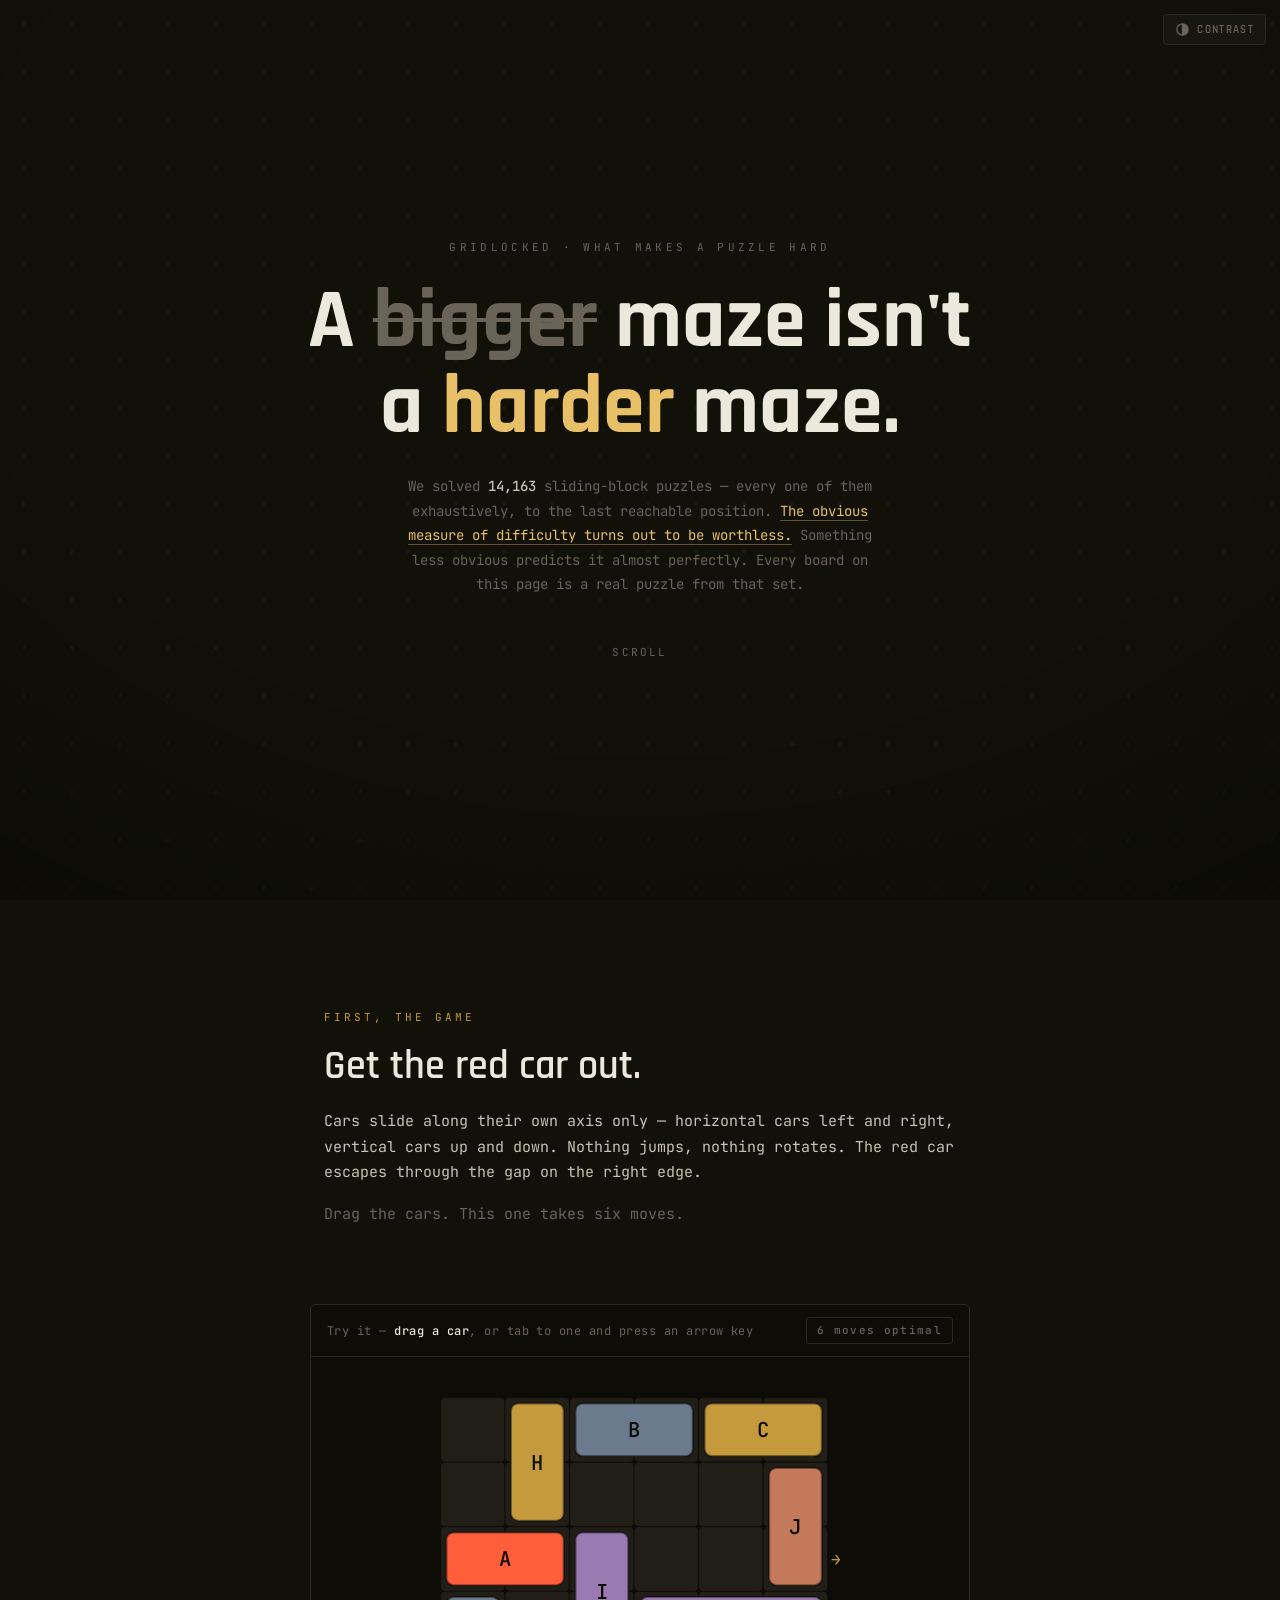
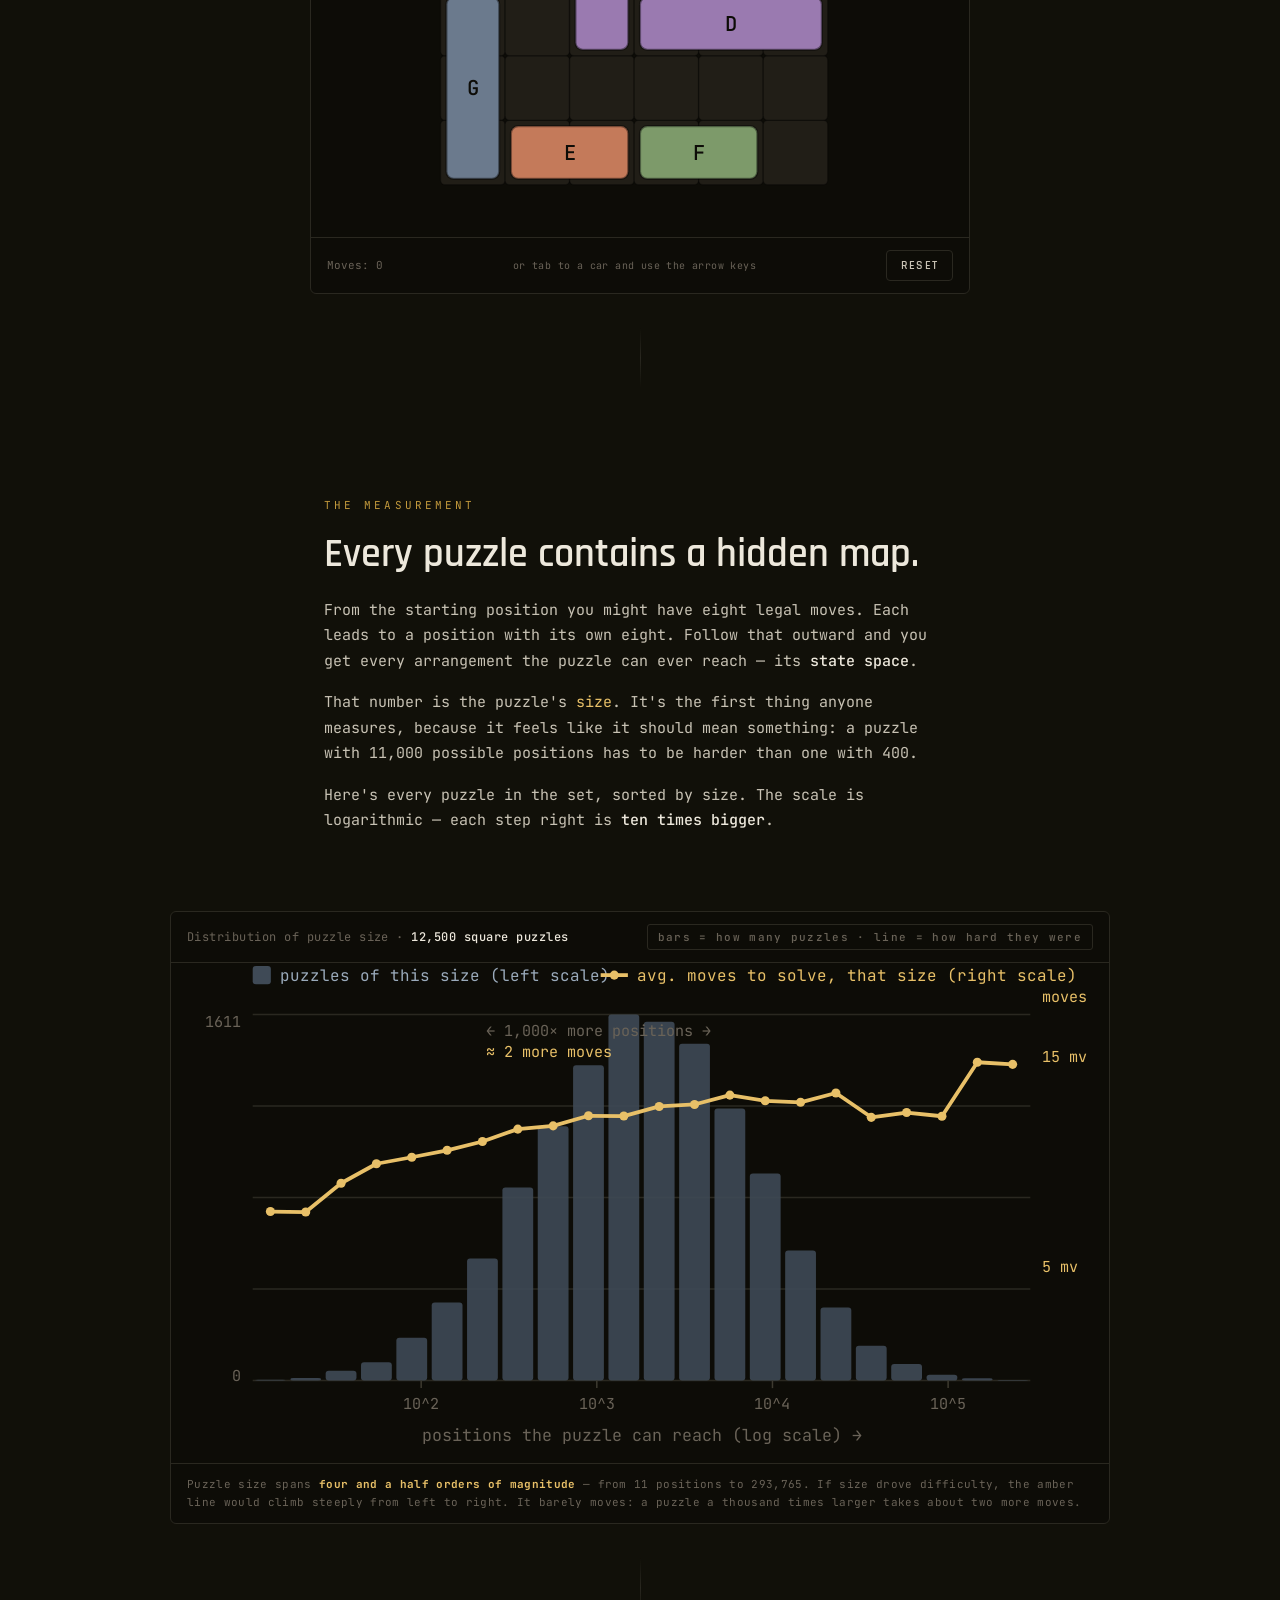
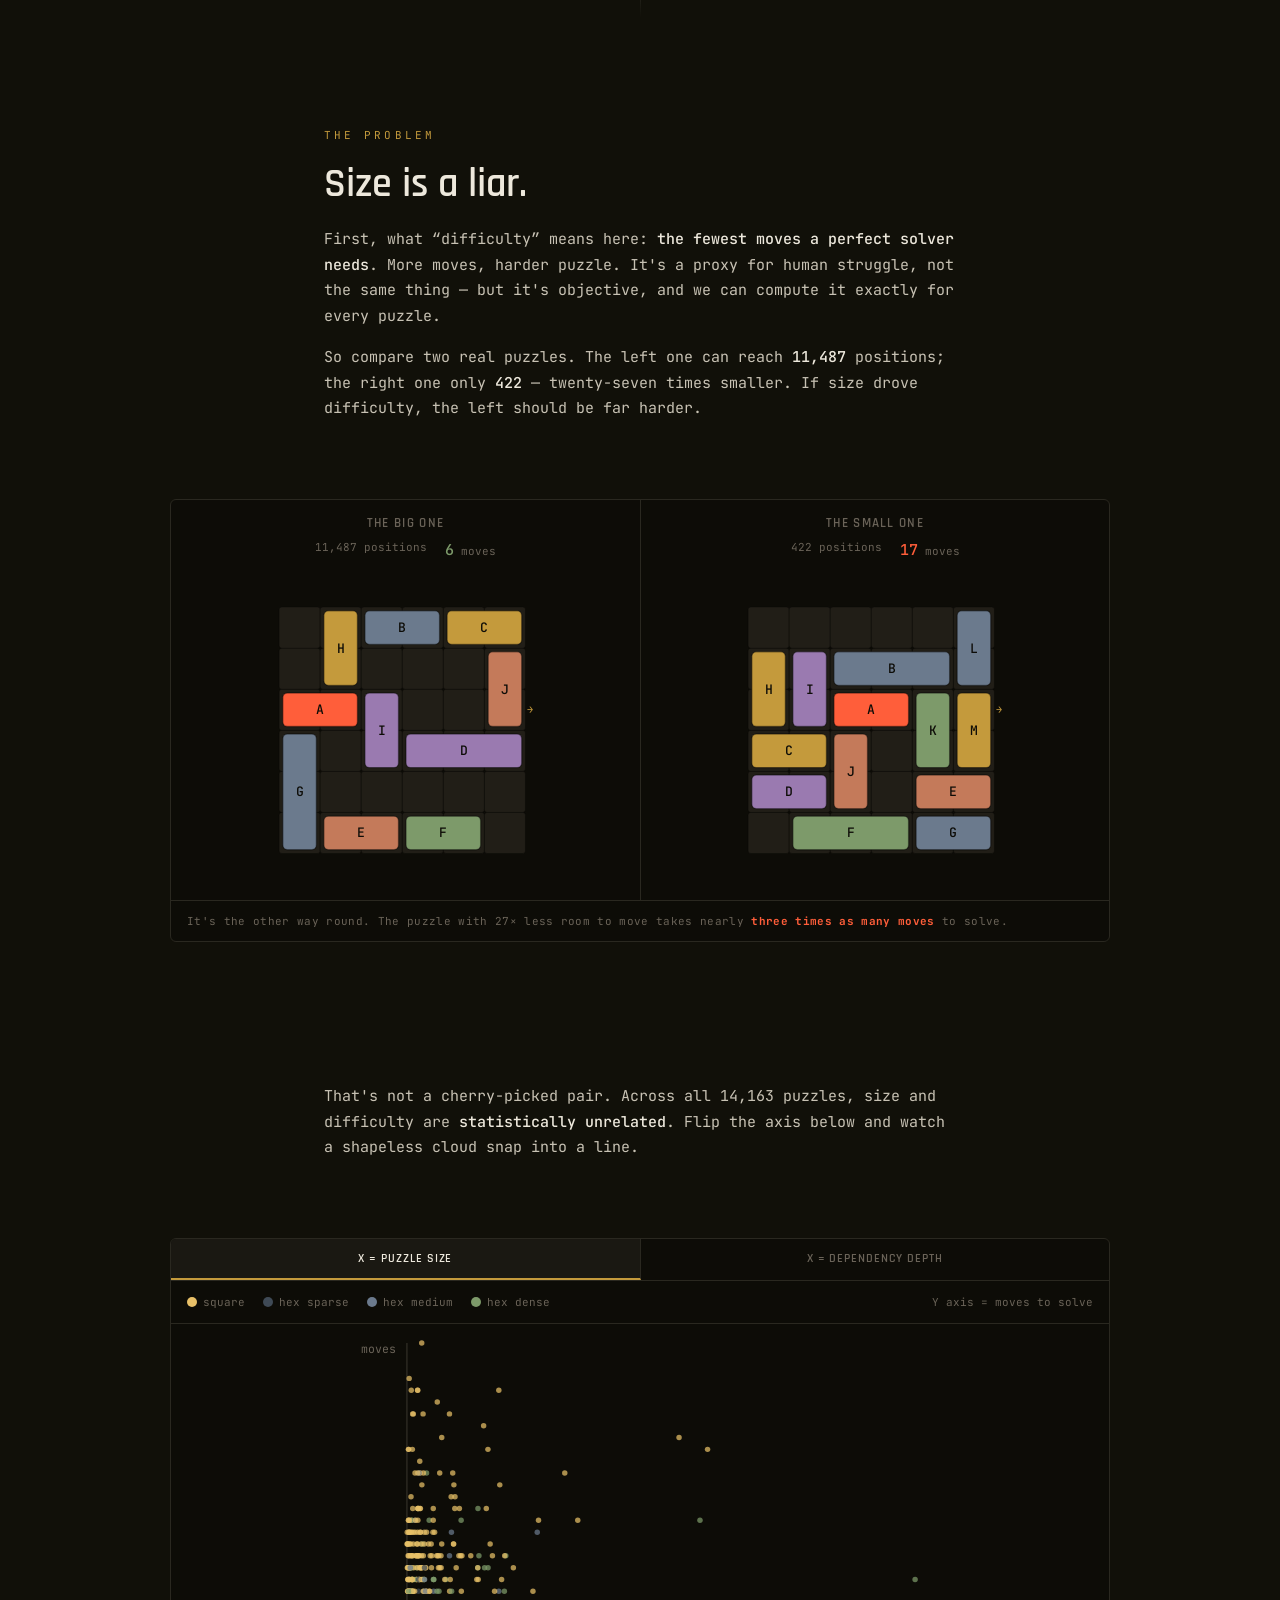
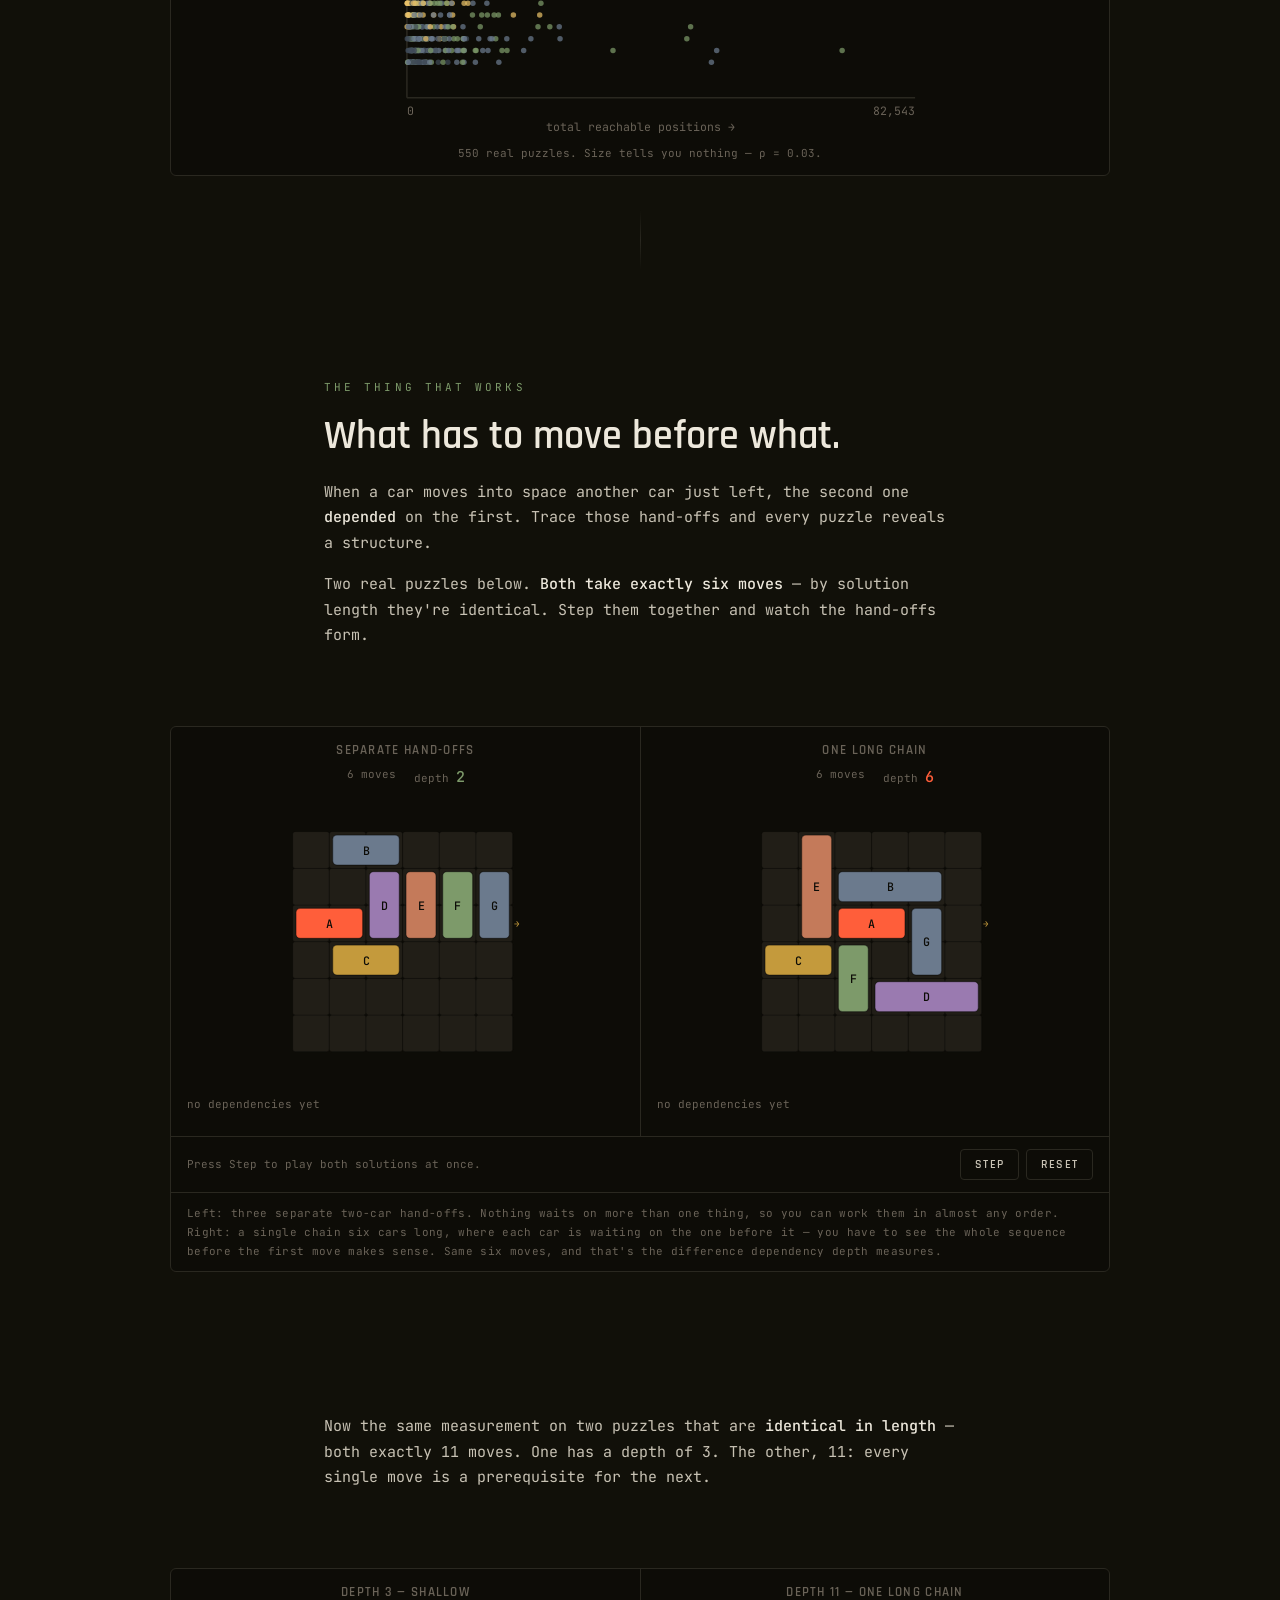
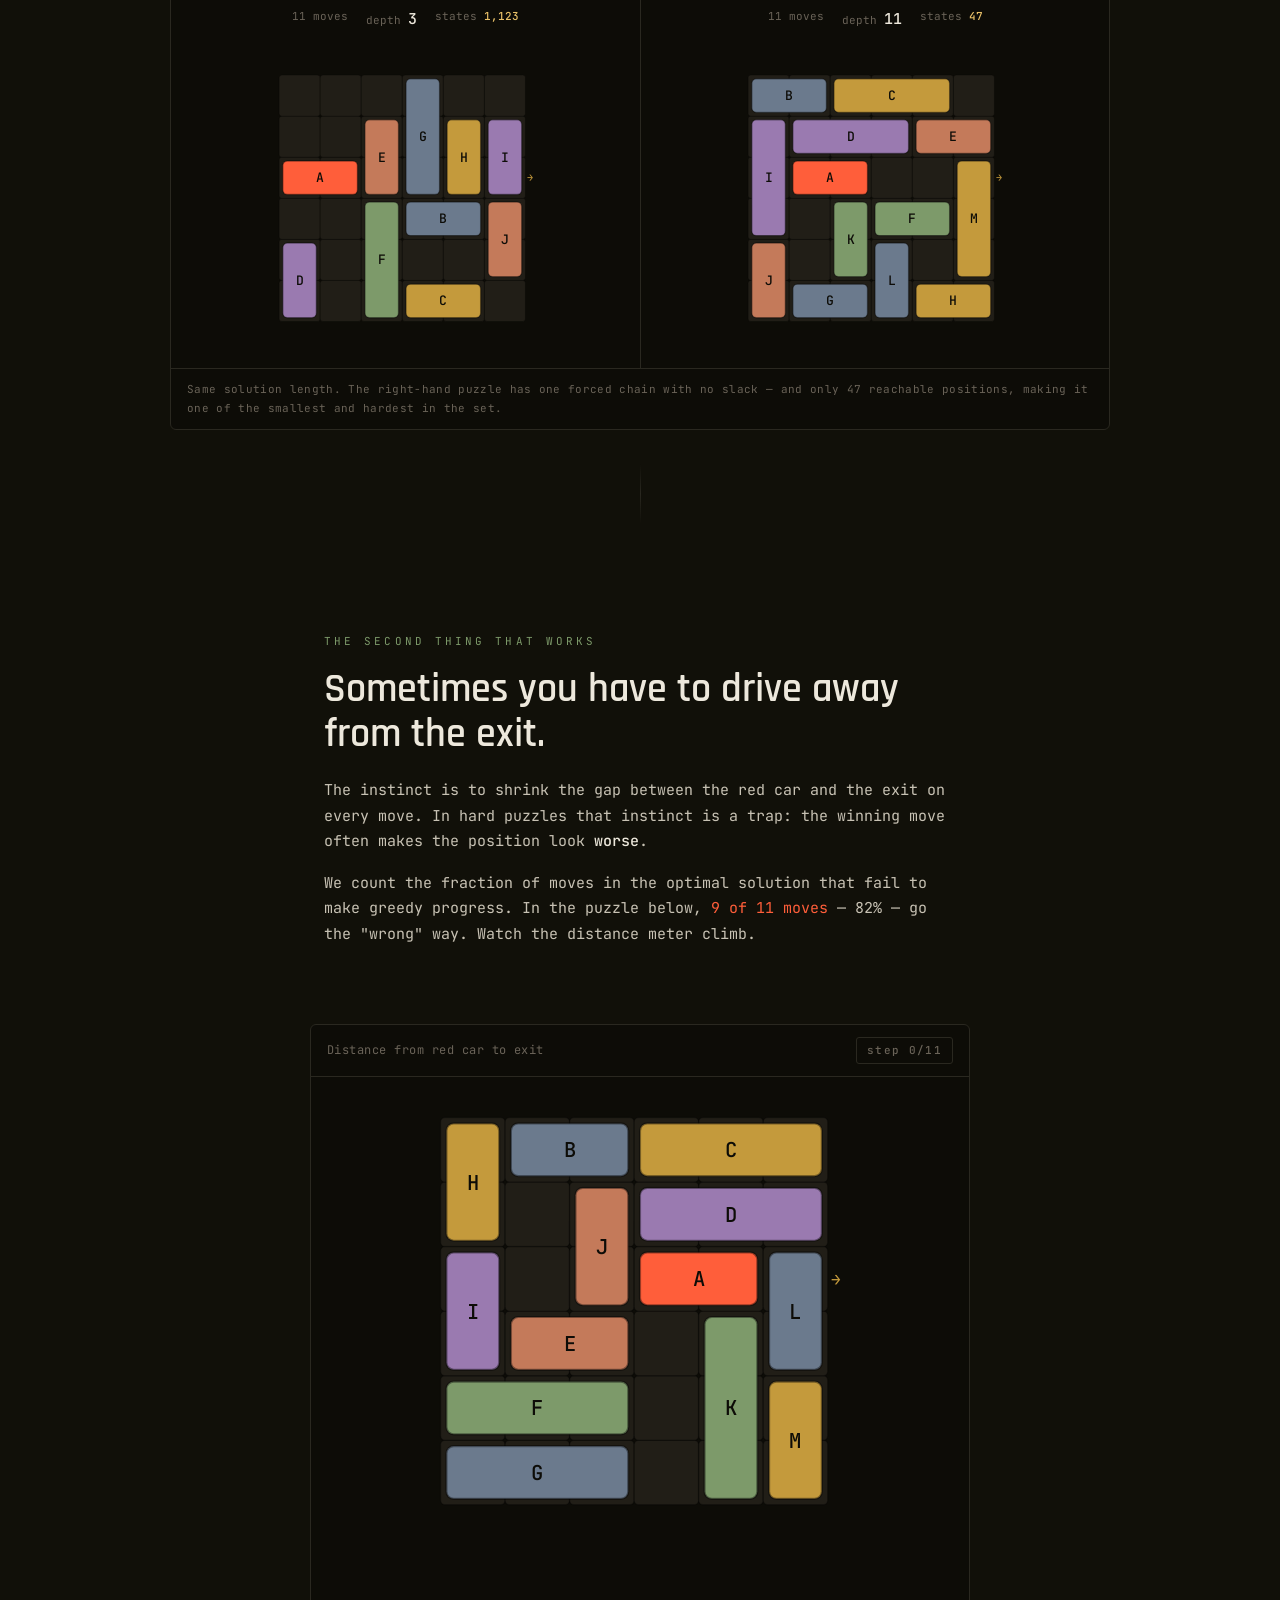
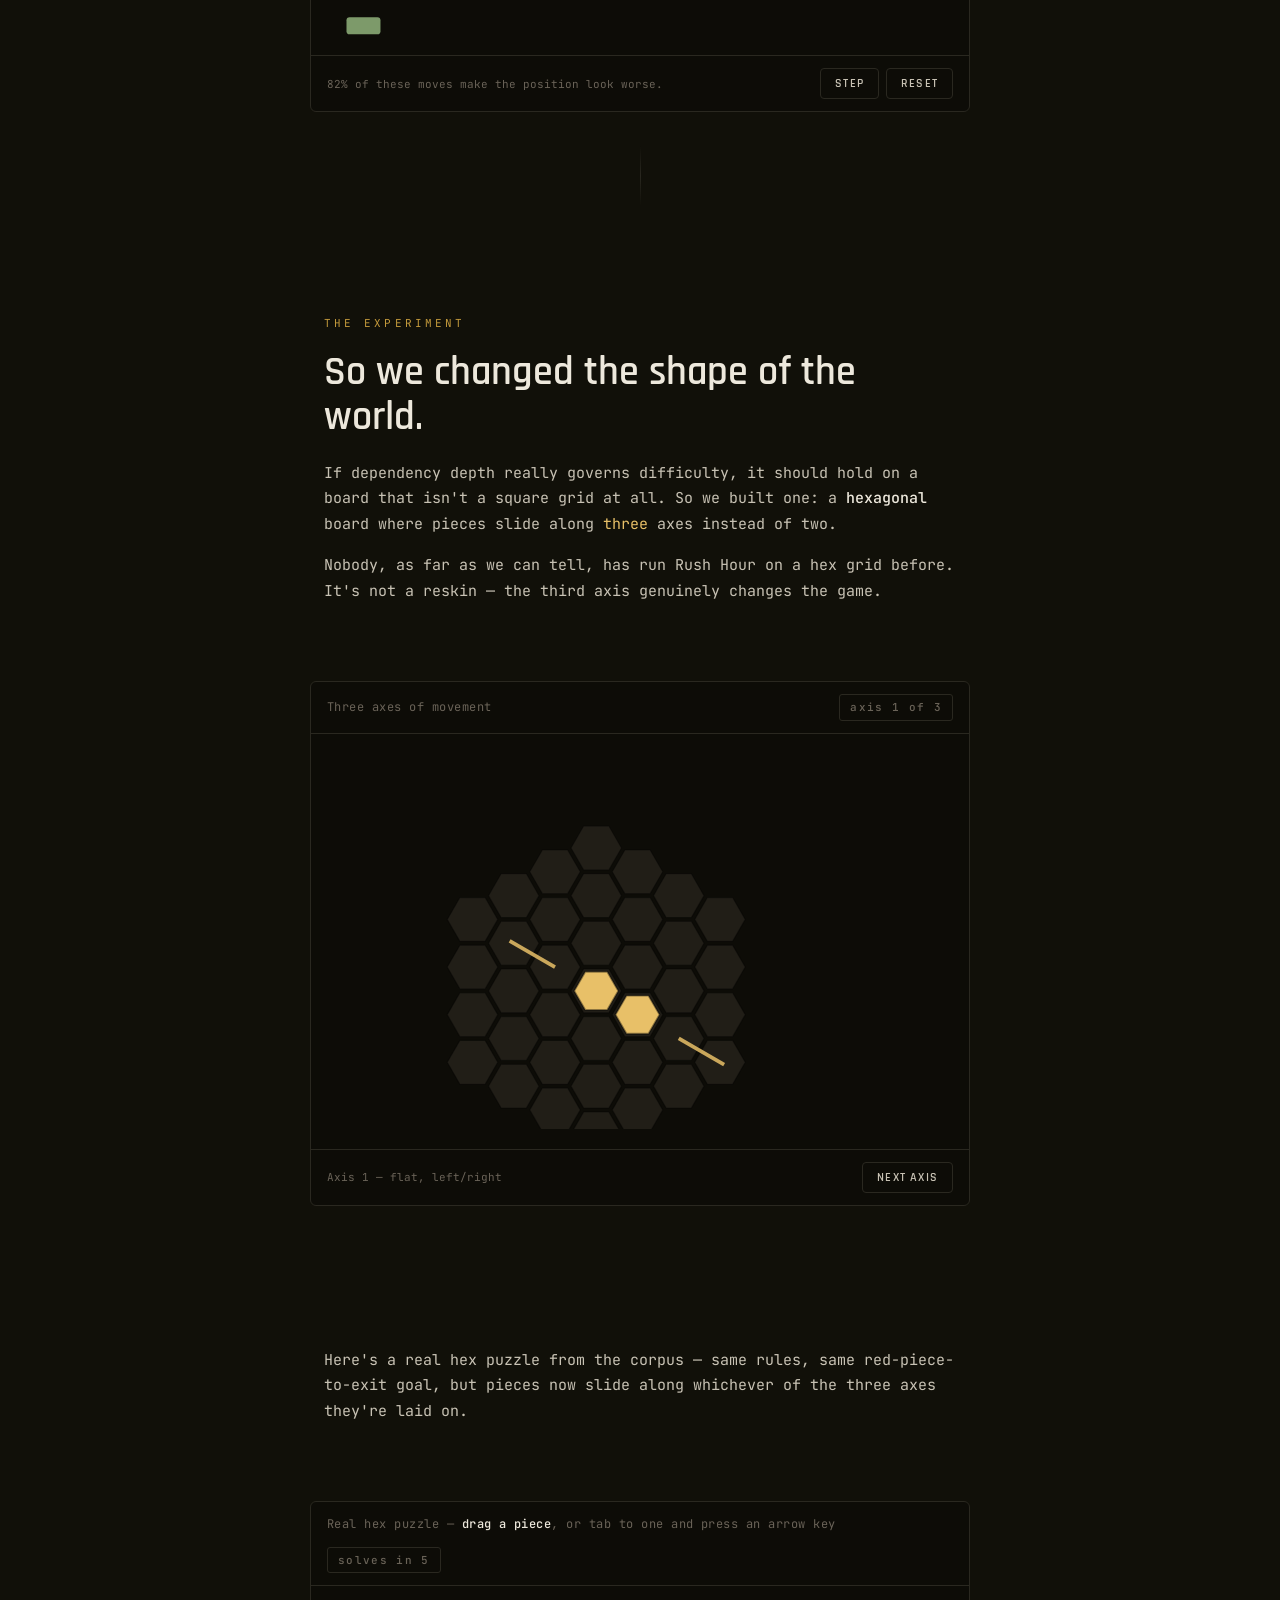
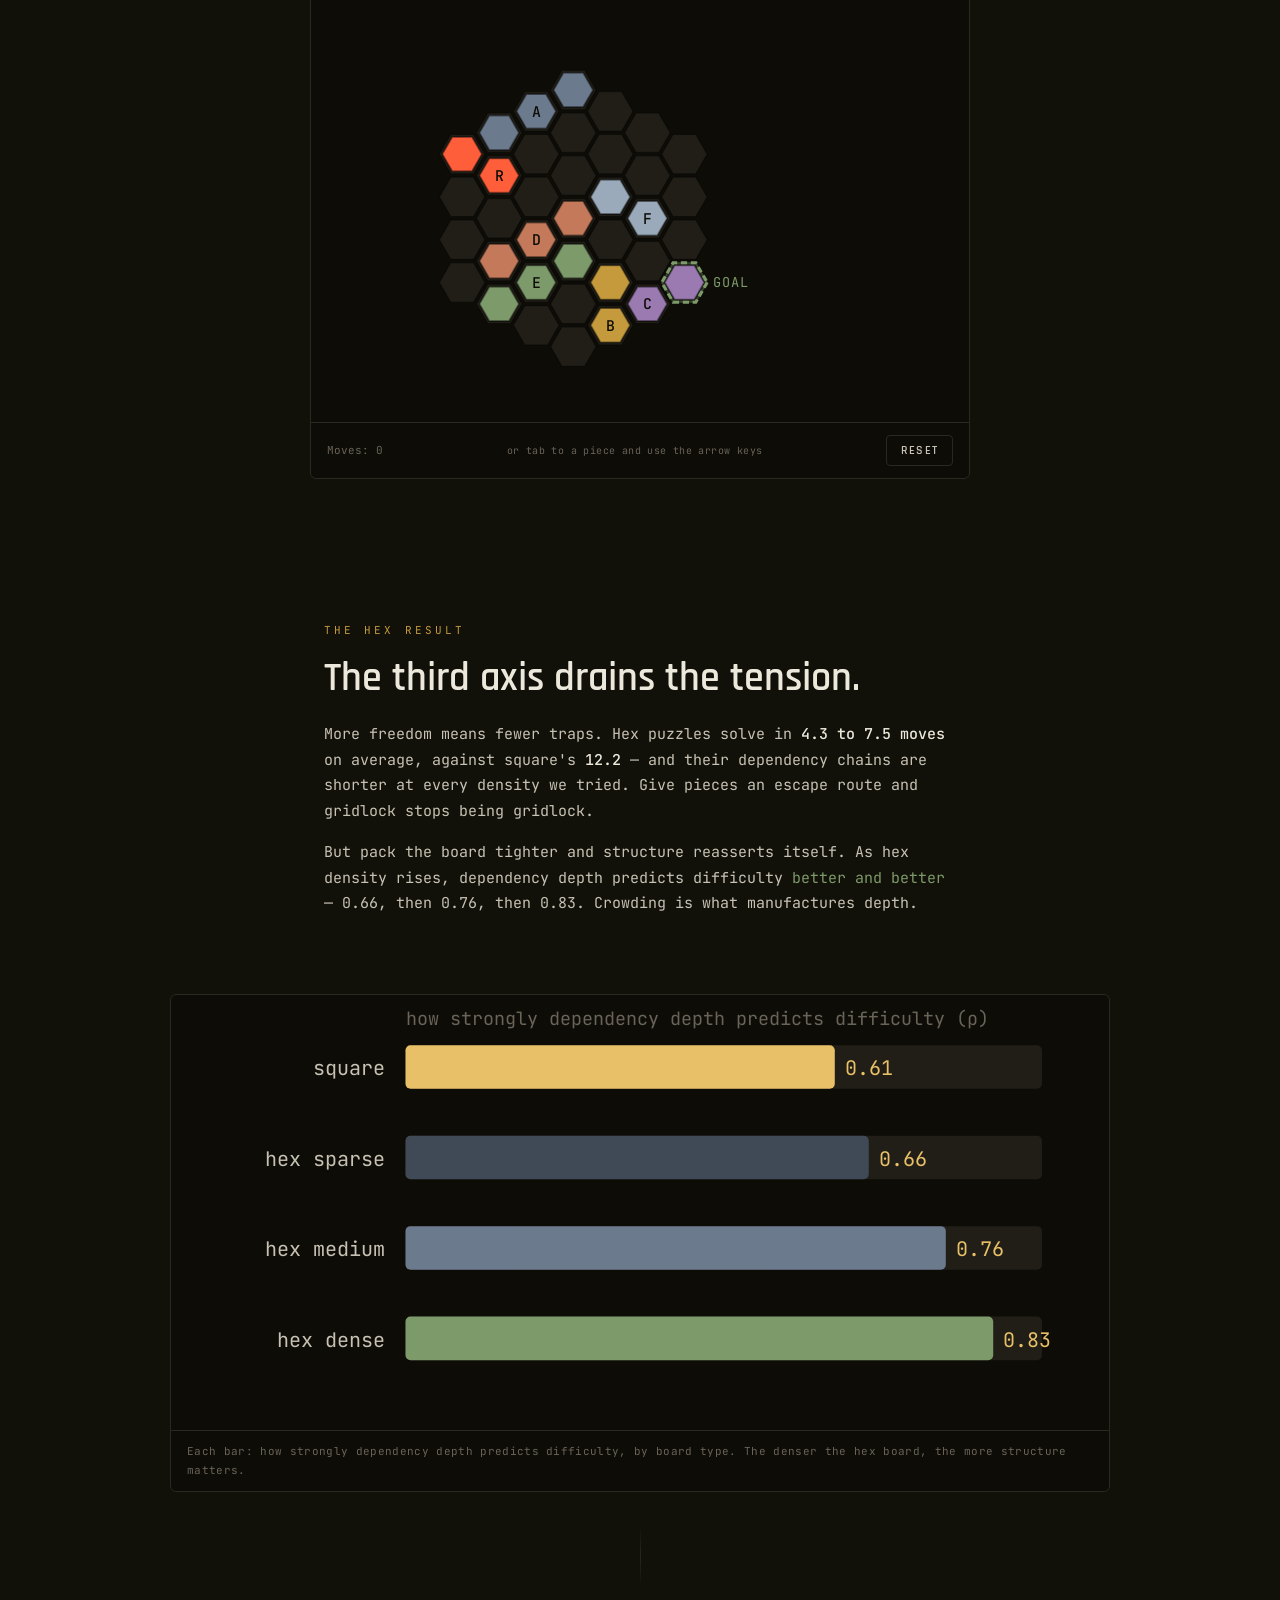
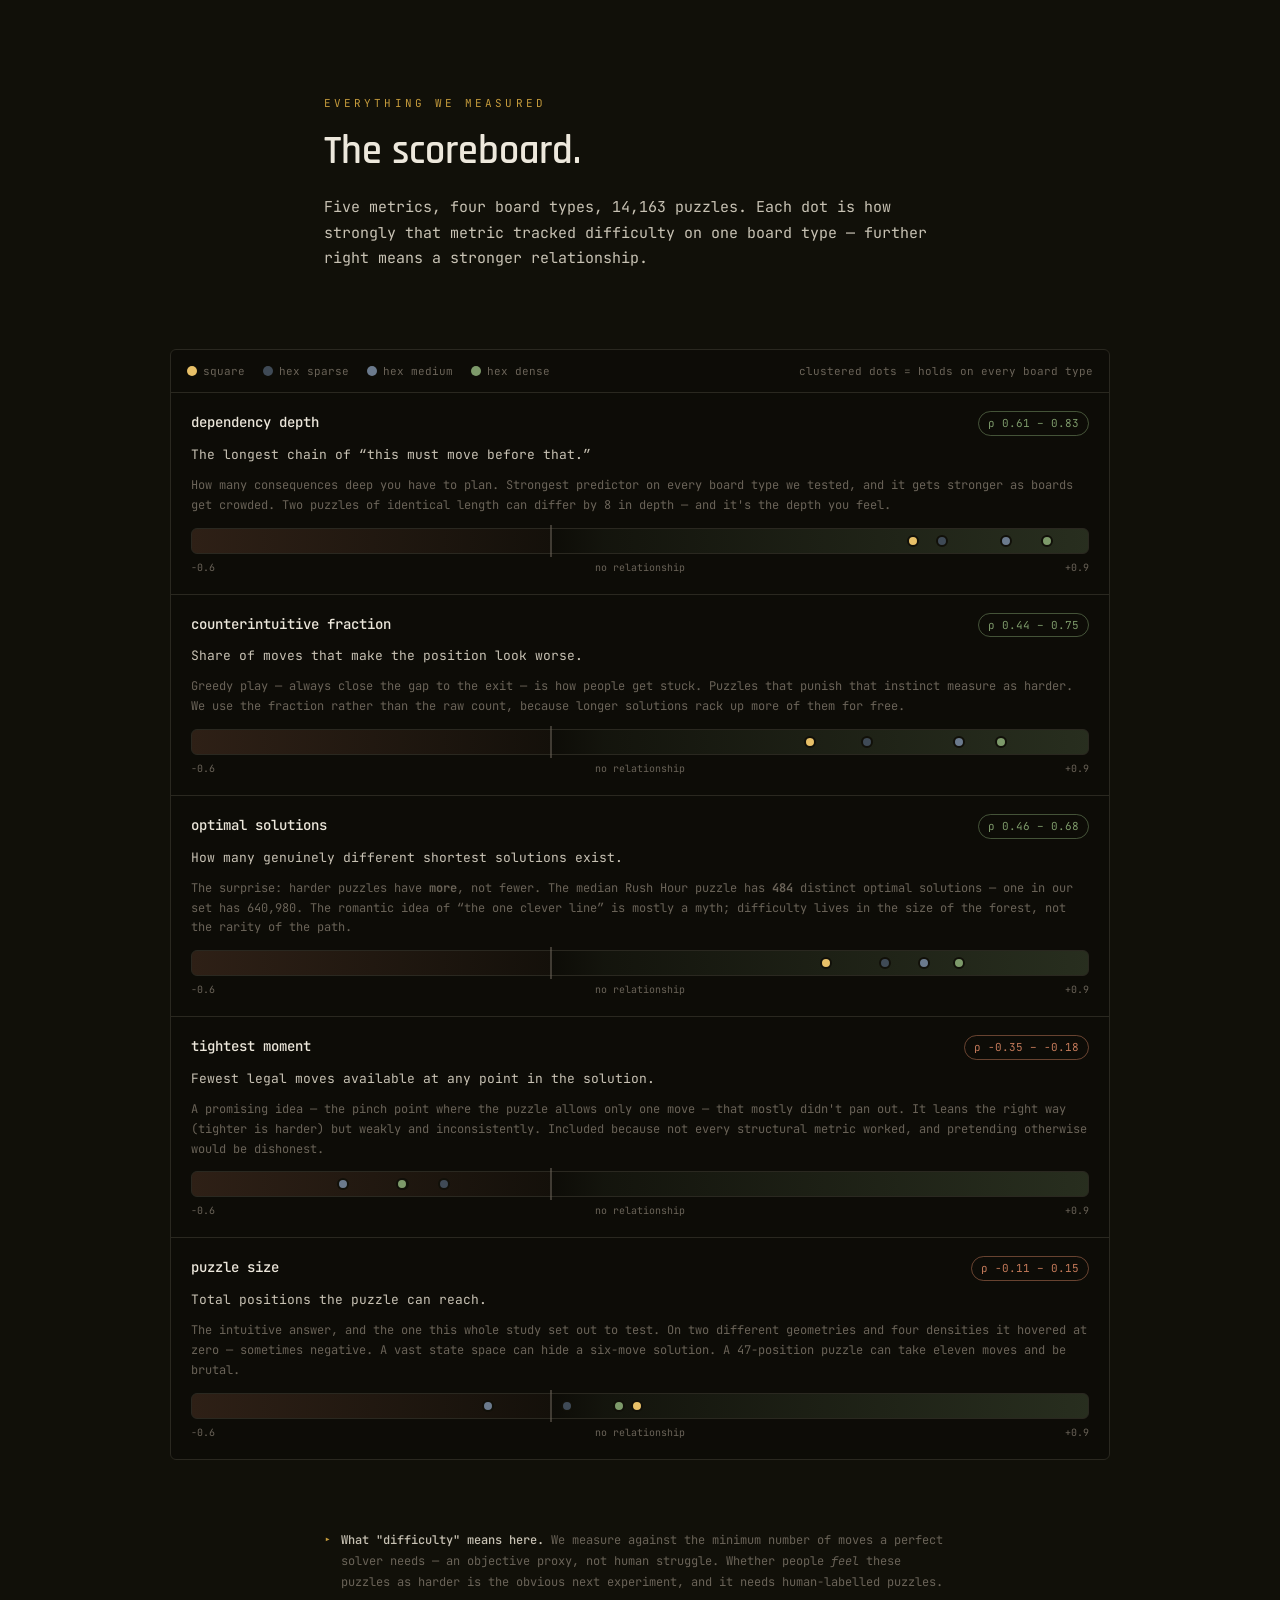
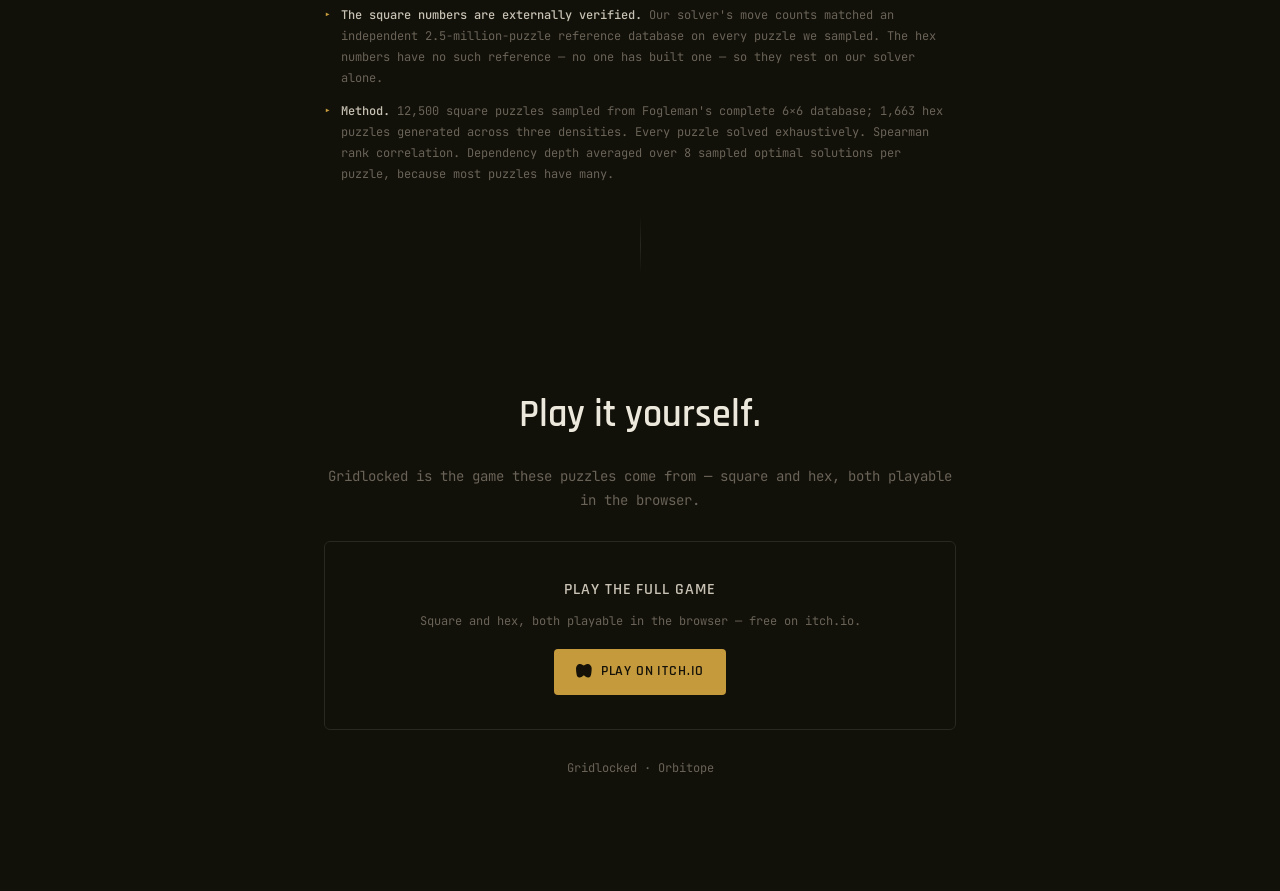
==== docs/index.html @ 12fda220 "Make the Gridlocked puzzles playable from the keyboard Both boards were drag-only. The article is bu" ====
<!DOCTYPE html>
<html lang="en">
<head>
<meta charset="utf-8">
<meta name="viewport" content="width=device-width, initial-scale=1">

<!-- Google tag (gtag.js) -->
<script async src="https://www.googletagmanager.com/gtag/js?id=G-KG3409EZDQ"></script>
<script>
  window.dataLayer = window.dataLayer || [];
  function gtag() { dataLayer.push(arguments); }
  gtag('js', new Date());
  gtag('config', 'G-KG3409EZDQ');
</script>

<title>Gridlocked — A Bigger Maze Isn't a Harder Maze</title>
<meta name="description" content="14,000 solved sliding-block puzzles. The size of a puzzle predicts almost nothing about its difficulty. What the pieces demand of each other predicts nearly everything — and a three-axis hex board tests whether that's universal.">
<meta property="og:title" content="Gridlocked — A Bigger Maze Isn't a Harder Maze">
<meta property="og:description" content="An interactive study of what actually makes a sliding-block puzzle hard.">
<meta property="og:type" content="article">
<meta property="og:url" content="https://orbitope.com/gridlocked/">
<meta property="og:image" content="https://orbitope.com/gridlocked/og.png">
<meta property="og:image:width" content="1200">
<meta property="og:image:height" content="630">
<meta name="twitter:card" content="summary_large_image">
<link rel="canonical" href="https://orbitope.com/gridlocked/">
<script type="application/ld+json">
{"@context": "https://schema.org", "@type": "Article", "headline": "Gridlocked — A Bigger Maze Isn't a Harder Maze", "description": "An interactive study of what actually makes a sliding-block puzzle hard.", "image": "https://orbitope.com/gridlocked/og.png", "url": "https://orbitope.com/gridlocked/", "datePublished": "2026-07-01", "author": {"@type": "Person", "name": "Matthew Burke"}, "publisher": {"@type": "Organization", "name": "Orbitope"}}
</script>
<link rel="preconnect" href="https://fonts.googleapis.com">
<link rel="preconnect" href="https://fonts.gstatic.com" crossorigin>
<link href="https://fonts.googleapis.com/css2?family=Rajdhani:wght@500;600;700&family=JetBrains+Mono:wght@400;500&display=swap" rel="stylesheet">
<style>
  *,*::before,*::after{box-sizing:border-box;margin:0;padding:0}
  :root{
    --void:#111009; --surface:#1a1812; --raised:#211e17; --border:#2a2820;
    --amber:#C49A3C; --amber-bright:#E8C068;
    --steel:#6B7A8D; --steel-bright:#9AAABB;
    --mauve:#9A7AB0; --sage:#7D9A6A; --terra:#C47A5A; --coral:#FF5E3A;
    --text-bright:#EDE8DC; --text-primary:#C8C2B4; --text-muted:#6A6358;
    --fig-bg:#0d0c07; --slate:#3f4a56; --border-strong:#3d3a30; --exit-fill:#2a3320;
    --font-display:'Rajdhani',sans-serif; --font-mono:'JetBrains Mono',monospace;
    --stroke-floor:0px;      /* raised in accessibility mode; see [data-a11y] */
    --mark-opacity:initial;
  }

  /* ── Accessibility mode ────────────────────────────────────────────────
     Engaged by the header control, or automatically under
     `prefers-contrast: more`. Three things change, in order of how much
     they actually matter to a reader:

       1. the data-series tokens become a scale separated by LIGHTNESS as
          well as hue. The house scale separates by hue alone, so sage and
          terra land 20.4 apart under simulated deuteranopia — the same
          colour, for the ~5% of men who have it. This scale's worst pair,
          over normal/protan/deutan/tritan, is 48.1.
       2. hairlines get a 2px floor and decorative opacity is dropped.
          Presentation attributes lose to any CSS declaration, so this
          reaches the stroke-widths the figure JS sets inline without
          touching the JS.
       3. marks pick up a second, non-colour encoding — see [data-series].

     (3) is the one that does the real work. Colour alone cannot be made
     colour-blind-safe at five-plus categories: any set of hues sitting at
     one lightness collapses for somebody. The palette only buys margin;
     the redundant encoding is what makes the figure readable.          */
  html[data-a11y]{
    --amber:#FCC14C; --amber-bright:#FCC14C;
    --steel:#49BBF3; --steel-bright:#7FD0F7;
    --mauve:#6767FF; --sage:#6B8B2A; --terra:#CE44A0; --coral:#F76363;
    --slate:#CE44A0;              /* was #3f4a56 — 1.66:1, effectively invisible */
    --text-muted:#A39B8C;         /* was #6A6358 — 3.21:1, under the text floor */
    --text-primary:#DED8CA;
    --border:#6E6959;             /* was #2a2820 — 1.29:1 */
    --border-strong:#837D6B;
    --exit-fill:#3B4A26;
    --stroke-floor:2px;
    --mark-opacity:1;
  }
  /* A blanket `stroke-width:2px` would also *thin* the strokes that are
     deliberately heavy (the 2.5 trend line, the 3px hex path). CSS can't take
     a max against a presentation attribute, so raise the thin values by name
     instead. Presentation attributes lose to any CSS declaration, so these
     win over what the figure JS sets inline. */
  html[data-a11y] .fig svg [stroke-width="1"],
  html[data-a11y] .fig svg [stroke-width="1.5"],
  html[data-a11y] .fig svg [stroke-width="0.5"],
  html[data-a11y] .fig svg [stroke-width=".5"],
  html[data-a11y] .bsvg [stroke-width="1"],
  html[data-a11y] .bsvg [stroke-width="1.5"]{stroke-width:var(--stroke-floor)}
  html[data-a11y] .car rect,
  html[data-a11y] .hexp{stroke-width:var(--stroke-floor)}
  /* Decorative transparency halves effective contrast — a .72-opacity mark
     at 4.47:1 lands at 2.84:1, below the 3:1 floor for a graphic. */
  html[data-a11y] .fig svg [opacity],
  html[data-a11y] .bsvg [opacity]{opacity:var(--mark-opacity)}
  html[data-a11y] .car.dim rect{opacity:.55}
  html[data-a11y] .cellr,
  html[data-a11y] .hexc{stroke:var(--border-strong);stroke-opacity:1;stroke-width:1px}
  html{scroll-behavior:smooth}
  @media (prefers-reduced-motion:reduce){html{scroll-behavior:auto}}
  body{background:var(--void);color:var(--text-primary);font-family:var(--font-mono);
    -webkit-font-smoothing:antialiased;line-height:1.7}
  body::before{content:"";position:fixed;inset:0;z-index:0;pointer-events:none;
    background-image:radial-gradient(circle,rgba(154,170,187,.10) 1px,transparent 1px);background-size:48px 48px}
  body::after{content:"";position:fixed;inset:0;z-index:0;pointer-events:none;
    background:radial-gradient(120% 120% at 50% 30%,rgba(0,0,0,0) 45%,rgba(0,0,0,.6) 100%)}
  .wrap{position:relative;z-index:1}
  .progress{position:fixed;top:0;left:0;height:2px;width:0;z-index:50;
    background:linear-gradient(90deg,var(--amber),var(--amber-bright))}

  .hero{min-height:100vh;display:flex;flex-direction:column;align-items:center;justify-content:center;text-align:center;padding:80px 24px}
  .kicker{font-size:11px;letter-spacing:.3em;text-transform:uppercase;color:var(--text-muted);margin-bottom:22px}
  .hero h1{font-family:var(--font-display);font-weight:700;font-size:clamp(36px,8vw,84px);line-height:1.02;color:var(--text-bright);max-width:15ch}
  .hero h1 .strike{color:var(--text-muted);text-decoration:line-through;text-decoration-thickness:.05em}
  .hero h1 .accent{color:var(--amber-bright)}
  .hero .sub{margin-top:24px;max-width:58ch;font-size:14px;color:var(--text-muted);line-height:1.75}
  .hero .sub b{color:var(--text-primary);font-weight:500}
  .scroll-cue{margin-top:46px;font-size:11px;letter-spacing:.2em;color:var(--text-muted);text-transform:uppercase;animation:bob 2s ease-in-out infinite}
  @keyframes bob{0%,100%{transform:translateY(0)}50%{transform:translateY(6px)}}
  @media (prefers-reduced-motion:reduce){.scroll-cue{animation:none}}

  .beat{max-width:680px;margin:0 auto;padding:12vh 24px 3vh}
  .beat .eyebrow{font-size:11px;letter-spacing:.28em;text-transform:uppercase;color:var(--amber);margin-bottom:18px}
  .beat .eyebrow.win{color:var(--sage)}
  .beat h2{font-family:var(--font-display);font-weight:600;font-size:clamp(26px,4.5vw,40px);color:var(--text-bright);line-height:1.12;margin-bottom:20px}
  .beat p{font-size:15px;color:var(--text-primary);margin-bottom:16px}
  .beat p b{color:var(--text-bright);font-weight:500}
  .beat .amber{color:var(--amber-bright)} .beat .sage{color:var(--sage)}
  .beat .coral{color:var(--coral)} .beat .steel{color:var(--steel-bright)} .beat .dim{color:var(--text-muted)}
  .rule{width:1px;height:60px;margin:0 auto;background:linear-gradient(transparent,var(--border),transparent)}

  .fig{max-width:940px;margin:34px auto;border:1px solid var(--border);border-radius:6px;overflow:hidden;background:var(--fig-bg)}
  .fig figcaption,.fig .cap{font-size:11px;color:var(--text-muted);padding:11px 16px;border-top:1px solid var(--border);letter-spacing:.03em}
  .fig.narrow{max-width:660px}
  .reveal{opacity:0;transform:translateY(26px);transition:opacity .7s ease,transform .7s cubic-bezier(.2,.7,.2,1)}
  .reveal.in{opacity:1;transform:none}
  @media (prefers-reduced-motion:reduce){.reveal{opacity:1;transform:none}}

  .wdg-head{display:flex;justify-content:space-between;align-items:center;gap:12px;padding:12px 16px;
    border-bottom:1px solid var(--border);font-size:12px;color:var(--text-muted);letter-spacing:.04em;flex-wrap:wrap}
  .wdg-head b{color:var(--text-bright);font-weight:500}
  .tag{font-weight:500;letter-spacing:.12em;padding:3px 10px;border-radius:3px;font-size:11px;white-space:nowrap}
  .tag.ok{color:var(--fig-bg);background:var(--sage)} .tag.no{color:var(--fig-bg);background:var(--coral)}
  .tag.idle{color:var(--text-muted);border:1px solid var(--border)}
  .wdg-foot{padding:12px 16px;border-top:1px solid var(--border);font-size:11px;color:var(--text-muted);
    display:flex;justify-content:space-between;align-items:center;gap:12px;flex-wrap:wrap}
  .btn{font-family:var(--font-display);font-weight:600;font-size:12px;letter-spacing:.1em;text-transform:uppercase;
    background:transparent;color:var(--text-primary);border:1px solid var(--border);border-radius:4px;padding:7px 14px;cursor:pointer;transition:.2s}
  .btn:hover{color:var(--text-bright);border-color:var(--amber)}
  .btn:focus-visible{outline:2px solid var(--amber);outline-offset:2px}
  .btn:disabled{opacity:.35;cursor:default}

  .bsvg{display:block;width:100%;max-width:440px;margin:20px auto;touch-action:none}
  .cellr{fill:var(--raised);stroke:#000;stroke-opacity:.3}
  .car{cursor:grab} .car.drag{cursor:grabbing}
  .car rect{stroke:rgba(0,0,0,.4);stroke-width:1.5}
  .car.red rect{fill:var(--coral)} .car.st rect{fill:var(--steel)}
  .car.am rect{fill:var(--amber)} .car.mv rect{fill:var(--mauve)}
  .car.tr rect{fill:var(--terra)} .car.sg rect{fill:var(--sage)}
  .car.dim rect{opacity:.32}
  .sr-only{position:absolute;width:1px;height:1px;margin:-1px;padding:0;overflow:hidden;
    clip-path:inset(50%);white-space:nowrap;border:0}
  .kbd-hint{font-size:10px;color:var(--text-muted);letter-spacing:.04em}
  /* The focus ring goes on the car's rect, not the group — a group has no box
     of its own, so an outline on it lands in the wrong place or nowhere. */
  .car:focus{outline:none}
  .car:focus-visible rect{stroke:var(--amber-bright);stroke-width:3;paint-order:stroke}
  html[data-a11y] .car:focus-visible rect{stroke:var(--text-bright);stroke-width:4}
  .car text{fill:var(--fig-bg);font-family:var(--font-mono);font-weight:500;font-size:14px;text-anchor:middle;dominant-baseline:central;pointer-events:none}
  .exitl{fill:var(--amber);font-family:var(--font-mono);font-size:11px;letter-spacing:.08em}
  .chain{display:flex;flex-wrap:wrap;gap:5px;align-items:center;padding:2px 16px 14px;min-height:40px}
  .chain .lnk{font-family:var(--font-mono);font-size:12px;min-width:26px;height:26px;border-radius:4px;
    display:flex;align-items:center;justify-content:center;color:var(--fig-bg);font-weight:500;padding:0 5px}
  .chain .arr{color:var(--text-muted);font-size:11px}
  .chain .none{color:var(--text-muted);font-size:11px}
  .hexc{fill:var(--raised);stroke:#000;stroke-opacity:.35}
  .hexc.exit{fill:var(--exit-fill);stroke:var(--sage)}
  .hexp{stroke:rgba(0,0,0,.4);stroke-width:1.5}
  .hexlab{fill:var(--fig-bg);font-family:var(--font-mono);font-weight:500;font-size:12px;
    text-anchor:middle;dominant-baseline:central;pointer-events:none}
  g[data-i]:focus{outline:none}
  g[data-i]:focus-visible .hexp{stroke:var(--amber-bright);stroke-width:3}
  html[data-a11y] g[data-i]:focus-visible .hexp{stroke:var(--text-bright);stroke-width:4}

  .two{display:grid;grid-template-columns:1fr 1fr;gap:0}
  .two>div{padding:0 0 6px} .two>div+div{border-left:1px solid var(--border)}
  @media(max-width:680px){.two{grid-template-columns:1fr}.two>div+div{border-left:none;border-top:1px solid var(--border)}}
  .two h4{font-family:var(--font-display);font-weight:600;font-size:13px;letter-spacing:.1em;text-transform:uppercase;
    color:var(--text-muted);padding:12px 16px 0;text-align:center}
  .stats{display:flex;justify-content:center;gap:18px;flex-wrap:wrap;padding:4px 12px 10px;font-size:11px;color:var(--text-muted)}
  .stats b{color:var(--amber-bright);font-weight:500;font-variant-numeric:tabular-nums}
  .stats .big{color:var(--text-bright);font-size:15px}

  .toggle-row{display:flex;border-bottom:1px solid var(--border)}
  .toggle{flex:1;padding:12px 6px;font-family:var(--font-display);font-weight:600;font-size:12px;letter-spacing:.08em;
    text-transform:uppercase;text-align:center;cursor:pointer;background:transparent;color:var(--text-muted);
    border:none;border-right:1px solid var(--border);border-bottom:2px solid transparent;transition:.2s}
  .toggle:last-child{border-right:none}
  .toggle.active{color:var(--text-bright);border-bottom-color:var(--amber);background:var(--surface)}
  .toggle:hover{color:var(--text-primary)}

  .metric{border-bottom:1px solid var(--border);padding:18px 20px}
  .metric:last-child{border-bottom:none}
  .metric .mh{display:flex;justify-content:space-between;align-items:baseline;gap:12px;flex-wrap:wrap;margin-bottom:8px}
  .metric .mn{font-family:var(--font-mono);font-size:14px;color:var(--text-bright);font-weight:500}
  .metric .rho{font-size:11px;padding:2px 9px;border-radius:999px;border:1px solid var(--border);font-variant-numeric:tabular-nums;white-space:nowrap}
  .metric .rho.g{color:var(--sage);border-color:rgba(125,154,106,.5)}
  .metric .rho.w{color:var(--terra);border-color:rgba(196,122,90,.5)}
  .metric .md{font-size:13px;color:var(--text-primary);margin-bottom:10px}
  .metric .me{font-size:12px;color:var(--text-muted);line-height:1.65}
  .track{position:relative;height:26px;border-radius:6px;border:1px solid var(--border);margin-top:12px;
    background:linear-gradient(90deg,rgba(196,122,90,.18),rgba(196,122,90,.04) 40%,transparent 40%,rgba(125,154,106,.06) 46%,rgba(125,154,106,.24))}
  .track .zero{position:absolute;top:-4px;bottom:-4px;left:40%;width:1.5px;background:var(--text-muted);opacity:.55}
  .track .dot{position:absolute;top:50%;width:12px;height:12px;border-radius:50%;transform:translate(-50%,-50%);border:2px solid var(--void)}
  .dot.sq{background:var(--amber-bright)} .dot.h1{background:var(--slate)}
  .dot.h2{background:var(--steel)} .dot.h3{background:var(--sage)}
  .scaleb{display:flex;justify-content:space-between;font-size:10px;color:var(--text-muted);margin-top:5px}
  .legend{display:flex;flex-wrap:wrap;gap:10px 18px;align-items:center;font-size:11px;color:var(--text-muted);padding:12px 16px;border-bottom:1px solid var(--border)}
  .legend .k{display:inline-flex;align-items:center;gap:6px}
  .legend .sw{width:10px;height:10px;border-radius:50%}
  html[data-a11y] .legend .sw{width:12px;height:12px}
  html[data-a11y] .legend .sw[data-shape="triangle"]{border-radius:0;clip-path:polygon(50% 0,100% 100%,0 100%)}
  html[data-a11y] .legend .sw[data-shape="square"]{border-radius:1px}
  html[data-a11y] .legend .sw[data-shape="diamond"]{border-radius:0;clip-path:polygon(50% 0,100% 50%,50% 100%,0 50%)}

  #scat{display:block;width:100%;max-height:420px}
  .axhint{font-size:11px;color:var(--text-muted);padding:0 16px 12px;text-align:center}

  .a11y-btn{position:fixed;top:14px;right:14px;z-index:60;display:inline-flex;align-items:center;gap:7px;
    font-family:var(--font-display);font-weight:600;font-size:11px;letter-spacing:.12em;text-transform:uppercase;
    background:rgba(26,24,18,.86);backdrop-filter:blur(6px);color:var(--text-muted);
    border:1px solid var(--border);border-radius:4px;padding:7px 11px;cursor:pointer;transition:.2s}
  .a11y-btn:hover{color:var(--text-bright);border-color:var(--amber)}
  .a11y-btn:focus-visible{outline:2px solid var(--amber);outline-offset:2px}
  .a11y-btn[aria-pressed="true"]{color:var(--amber-bright);border-color:var(--amber)}
  @media(max-width:560px){.a11y-btn span{position:absolute;width:1px;height:1px;overflow:hidden;clip-path:inset(50%)}
    .a11y-btn{padding:8px}}

  .scrolly{position:relative;max-width:1180px;margin:0 auto;padding:0 24px;display:grid;grid-template-columns:1fr 1fr;gap:48px}
  @media(max-width:860px){.scrolly{grid-template-columns:1fr;gap:0}}
  .graphic{position:sticky;top:0;height:100vh;display:flex;align-items:center;justify-content:center}
  @media(max-width:860px){.graphic{height:56vh;top:4vh}}
  .steps-col{padding:20vh 0}
  .step{min-height:80vh;display:flex;flex-direction:column;justify-content:center;opacity:.28;transition:opacity .4s}
  .step.active{opacity:1}
  .step .n{font-size:11px;letter-spacing:.2em;color:var(--amber);margin-bottom:12px}
  .step h3{font-family:var(--font-display);font-weight:600;font-size:clamp(20px,3vw,28px);color:var(--text-bright);line-height:1.18;margin-bottom:12px}
  .step p{font-size:14px;color:var(--text-primary)}

  .outro{max-width:680px;margin:0 auto;padding:12vh 24px 10vh;text-align:center}
  .outro h2{font-family:var(--font-display);font-weight:600;font-size:clamp(24px,4vw,38px);color:var(--text-bright);margin-bottom:18px}
  .outro p{font-size:14px;color:var(--text-muted);margin-bottom:22px}
  .caveats{max-width:680px;margin:0 auto;padding:4vh 24px 2vh;font-size:12px;color:var(--text-muted);line-height:1.75}
  .caveats .c{display:flex;gap:10px;margin-bottom:12px}
  .caveats .c::before{content:"▸";color:var(--amber);flex:none}
  .caveats b{color:var(--text-primary);font-weight:500}
  .embed-slot{max-width:940px;margin:28px auto;border:1px solid var(--border);border-radius:6px;padding:34px 24px;text-align:center}
  .embed-slot .t{font-family:var(--font-display);font-weight:600;font-size:16px;color:var(--text-primary);letter-spacing:.06em}
  .embed-slot .s{font-size:12px;color:var(--text-muted);margin-top:8px}
  .itch-btn{display:inline-flex;align-items:center;gap:9px;margin-top:18px;
    font-family:var(--font-display);font-weight:600;font-size:14px;letter-spacing:.06em;text-transform:uppercase;
    background:var(--amber);color:#151109;border-radius:4px;padding:11px 22px;text-decoration:none;transition:.2s}
  .itch-btn:hover{background:var(--amber-bright)}
  .itch-btn svg{flex-shrink:0}

/* Inline links to sibling Orbitope articles. Scoped to its own class because these pages do not all style a bare <a>. */
.xref{color:var(--amber-bright,#E8C068);text-decoration:none;border-bottom:1px solid rgba(232,192,104,.38);transition:border-color .2s}
.xref:hover{border-bottom-color:var(--amber-bright,#E8C068)}
</style>
</head>
<body>
<div class="progress" id="progress"></div>

<!-- orbitope:a11y-control — self-contained; move as one block.
     Fixed rather than in-flow because the page opens on a full-viewport hero
     with no persistent chrome to hang it off. -->
<button id="a11yBtn" class="a11y-btn" type="button" aria-pressed="false"
        title="High-contrast, colour-blind-safe figures">
  <svg viewBox="0 0 24 24" width="15" height="15" aria-hidden="true" fill="none"
       stroke="currentColor" stroke-width="2" stroke-linecap="round">
    <circle cx="12" cy="12" r="9"/><path d="M12 3v18"/><path d="M12 3a9 9 0 0 1 0 18" fill="currentColor" stroke="none"/>
  </svg>
  <span>Contrast</span>
</button>
<div class="wrap">

<header class="hero">
  <div class="kicker">Gridlocked · what makes a puzzle hard</div>
  <h1>A <span class="strike">bigger</span> maze isn't a <span class="accent">harder</span> maze.</h1>
  <p class="sub">We solved <b>14,163</b> sliding-block puzzles — every one of them exhaustively, to the last reachable position. <a class="xref" href="https://orbitope.com/hextruchet/">The obvious measure of difficulty turns out to be worthless.</a> Something less obvious predicts it almost perfectly. Every board on this page is a real puzzle from that set.</p>
  <div class="scroll-cue">scroll</div>
</header>

<!-- 1. LEARN THE GAME -->
<section class="beat">
  <div class="eyebrow">First, the game</div>
  <h2>Get the red car out.</h2>
  <p>Cars slide along their own axis only — horizontal cars left and right, vertical cars up and down. Nothing jumps, nothing rotates. The red car escapes through the gap on the right edge.</p>
  <p><span class="dim">Drag the cars. This one takes six moves.</span></p>
</section>

<figure class="fig narrow reveal">
  <div class="wdg-head"><span>Try it — <b>drag a car</b>, or tab to one and press an arrow key</span><span class="tag idle" id="t_play">6 moves optimal</span></div>
  <svg class="bsvg" id="b_play" role="img" aria-label="Interactive sliding-block puzzle. Drag a car; the red car escapes right. Solvable in six moves." viewBox="0 0 300 300"></svg>
  <div class="wdg-foot"><span id="f_play">Moves: 0</span><span class="kbd-hint">or tab to a car and use the arrow keys</span><button class="btn" id="r_play">Reset</button></div>
  <p id="play_live" class="sr-only" role="status" aria-live="polite"></p>
</figure>

<div class="rule"></div>

<!-- 2. WHAT IS GRAPH SIZE -->
<section class="beat">
  <div class="eyebrow">The measurement</div>
  <h2>Every puzzle contains a hidden map.</h2>
  <p>From the starting position you might have eight legal moves. Each leads to a position with its own eight. Follow that outward and you get every arrangement the puzzle can ever reach — its <b>state space</b>.</p>
  <p>That number is the puzzle's <span class="amber">size</span>. It's the first thing anyone measures, because it feels like it should mean something: a puzzle with 11,000 possible positions has to be harder than one with 400.</p>
  <p>Here's every puzzle in the set, sorted by size. The scale is logarithmic — each step right is <b>ten times bigger</b>.</p>
</section>

<figure class="fig reveal">
  <div class="wdg-head"><span>Distribution of puzzle size · <b>12,500 square puzzles</b></span>
    <span class="tag idle">bars = how many puzzles · line = how hard they were</span></div>
  <svg id="dist" role="img" aria-describedby="cap-1" aria-label="Histogram of 12,500 square puzzles by state-space size, with average moves to solve overlaid as a line." viewBox="0 0 620 330" style="width:100%;display:block"></svg>
  <figcaption class="cap" id="cap-1">Puzzle size spans <b style="color:var(--amber-bright)">four and a half orders of magnitude</b> — from 11 positions to 293,765. If size drove difficulty, the amber line would climb steeply from left to right. It barely moves: a puzzle a thousand times larger takes about two more moves.</figcaption>
</figure>

<div class="rule"></div>

<!-- 3. THE LETDOWN -->
<section class="beat">
  <div class="eyebrow">The problem</div>
  <h2>Size is a liar.</h2>
  <p>First, what “difficulty” means here: <b>the fewest moves a perfect solver needs</b>. More moves, harder puzzle. It's a proxy for human struggle, not the same thing — but it's objective, and we can compute it exactly for every puzzle.</p>
  <p>So compare two real puzzles. The left one can reach <b>11,487</b> positions; the right one only <b>422</b> — twenty-seven times smaller. If size drove difficulty, the left should be far harder.</p>
</section>

<figure class="fig reveal">
  <div class="two">
    <div>
      <h4>The big one</h4>
      <div class="stats"><span>11,487 positions</span><span><b class="big" style="color:var(--sage)">6</b> moves</span></div>
      <svg class="bsvg" id="b_big" role="img" aria-describedby="cap-2" aria-label="The big puzzle: 11,487 reachable positions, solved in 6 moves." viewBox="0 0 300 300" style="max-width:280px"></svg>
    </div>
    <div>
      <h4>The small one</h4>
      <div class="stats"><span>422 positions</span><span><b class="big" style="color:var(--coral)">17</b> moves</span></div>
      <svg class="bsvg" id="b_small" role="img" aria-describedby="cap-2" aria-label="The small puzzle: 422 reachable positions, solved in 17 moves." viewBox="0 0 300 300" style="max-width:280px"></svg>
    </div>
  </div>
  <figcaption class="cap" id="cap-2">It's the other way round. The puzzle with 27× less room to move takes nearly <b style="color:var(--coral)">three times as many moves</b> to solve.</figcaption>
</figure>

<section class="beat">
  <p>That's not a cherry-picked pair. Across all 14,163 puzzles, size and difficulty are <b>statistically unrelated</b>. Flip the axis below and watch a shapeless cloud snap into a line.</p>
</section>

<figure class="fig reveal">
  <div class="toggle-row">
    <button class="toggle active" data-x="st">X = puzzle size</button>
    <button class="toggle" data-x="d">X = dependency depth</button>
  </div>
  <div class="legend">
    <span class="k"><span class="sw" data-shape="circle" style="background:var(--amber-bright)"></span>square</span>
    <span class="k"><span class="sw" data-shape="triangle" style="background:var(--slate)"></span>hex sparse</span>
    <span class="k"><span class="sw" data-shape="square" style="background:var(--steel)"></span>hex medium</span>
    <span class="k"><span class="sw" data-shape="diamond" style="background:var(--sage)"></span>hex dense</span>
    <span style="margin-left:auto">Y axis = moves to solve</span>
  </div>
  <svg id="scat" role="img" aria-label="Scatter plot of 550 puzzles, moves to solve against the selected x-axis, coloured and shaped by board type." viewBox="0 0 560 400"></svg>
  <div class="axhint" id="scathint">550 real puzzles. Size tells you nothing — ρ = 0.03.</div>
</figure>

<div class="rule"></div>

<!-- 4. WHAT IS A DEPENDENCY -->
<section class="beat">
  <div class="eyebrow win">The thing that works</div>
  <h2>What has to move before what.</h2>
  <p>When a car moves into space another car just left, the second one <b>depended</b> on the first. Trace those hand-offs and every puzzle reveals a structure.</p>
  <p>Two real puzzles below. <b>Both take exactly six moves</b> — by solution length they're identical. Step them together and watch the hand-offs form.</p>
</section>

<figure class="fig reveal">
  <div class="two">
    <div>
      <h4>Separate hand-offs</h4>
      <div class="stats"><span>6 moves</span><span>depth <b class="big" style="color:var(--sage)">2</b></span></div>
      <svg class="bsvg" id="b_dep1" role="img" aria-describedby="cap-3" aria-label="Puzzle with three separate two-car hand-offs. Six moves, dependency depth 2." viewBox="0 0 300 300" style="max-width:250px"></svg>
      <div class="chain" id="ch1"></div>
    </div>
    <div>
      <h4>One long chain</h4>
      <div class="stats"><span>6 moves</span><span>depth <b class="big" style="color:var(--coral)">6</b></span></div>
      <svg class="bsvg" id="b_dep2" role="img" aria-describedby="cap-3" aria-label="Puzzle with a single six-car chain. Six moves, dependency depth 6." viewBox="0 0 300 300" style="max-width:250px"></svg>
      <div class="chain" id="ch2"></div>
    </div>
  </div>
  <div class="wdg-foot"><span id="dep_msg">Press Step to play both solutions at once.</span>
    <span><button class="btn" id="dep_step">Step</button> <button class="btn" id="dep_reset">Reset</button></span></div>
  <figcaption class="cap" id="cap-3">Left: three separate two-car hand-offs. Nothing waits on more than one thing, so you can work them in almost any order. Right: a single chain six cars long, where each car is waiting on the one before it — you have to see the whole sequence before the first move makes sense. Same six moves, and that's the difference dependency depth measures.</figcaption>
</figure>

<section class="beat">
  <p>Now the same measurement on two puzzles that are <b>identical in length</b> — both exactly 11 moves. One has a depth of 3. The other, 11: every single move is a prerequisite for the next.</p>
</section>

<figure class="fig reveal">
  <div class="two">
    <div>
      <h4>Depth 3 — shallow</h4>
      <div class="stats"><span>11 moves</span><span>depth <b class="big">3</b></span><span>states <b>1,123</b></span></div>
      <svg class="bsvg" id="b_shal" role="img" aria-describedby="cap-4" aria-label="Shallow puzzle: 11 moves, dependency depth 3, 1,123 reachable states." viewBox="0 0 300 300" style="max-width:280px"></svg>
    </div>
    <div>
      <h4>Depth 11 — one long chain</h4>
      <div class="stats"><span>11 moves</span><span>depth <b class="big">11</b></span><span>states <b>47</b></span></div>
      <svg class="bsvg" id="b_deep" role="img" aria-describedby="cap-4" aria-label="Deep puzzle: 11 moves, dependency depth 11, only 47 reachable states." viewBox="0 0 300 300" style="max-width:280px"></svg>
    </div>
  </div>
  <figcaption class="cap" id="cap-4">Same solution length. The right-hand puzzle has one forced chain with no slack — and only 47 reachable positions, making it one of the smallest and hardest in the set.</figcaption>
</figure>

<div class="rule"></div>

<!-- 5. COUNTERINTUITIVE -->
<section class="beat">
  <div class="eyebrow win">The second thing that works</div>
  <h2>Sometimes you have to drive away from the exit.</h2>
  <p>The instinct is to shrink the gap between the red car and the exit on every move. In hard puzzles that instinct is a trap: the winning move often makes the position look <b>worse</b>.</p>
  <p>We count the fraction of moves in the optimal solution that fail to make greedy progress. In the puzzle below, <span class="coral">9 of 11 moves</span> — 82% — go the "wrong" way. Watch the distance meter climb.</p>
</section>

<figure class="fig narrow reveal">
  <div class="wdg-head"><span>Distance from red car to exit</span><span class="tag idle" id="ci_tag">step 0/11</span></div>
  <svg class="bsvg" id="b_ci" role="img" aria-label="Sliding-block puzzle stepped through its solution, showing the red car’s distance from the exit." viewBox="0 0 300 300"></svg>
  <div style="padding:0 20px 6px"><svg id="cibar" role="img" aria-label="The red car’s distance from the exit across all 11 steps of the solution." viewBox="0 0 400 60" style="width:100%;display:block"></svg></div>
  <div class="wdg-foot"><span id="ci_msg">82% of these moves make the position look worse.</span>
    <span><button class="btn" id="ci_step">Step</button> <button class="btn" id="ci_reset">Reset</button></span></div>
</figure>

<div class="rule"></div>

<!-- 6. HEX DEEP DIVE -->
<section class="beat">
  <div class="eyebrow">The experiment</div>
  <h2>So we changed the shape of the world.</h2>
  <p>If dependency depth really governs difficulty, it should hold on a board that isn't a square grid at all. So we built one: a <b>hexagonal</b> board where pieces slide along <span class="amber">three</span> axes instead of two.</p>
  <p>Nobody, as far as we can tell, has run Rush Hour on a hex grid before. It's not a reskin — the third axis genuinely changes the game.</p>
</section>

<figure class="fig narrow reveal">
  <div class="wdg-head"><span>Three axes of movement</span><span class="tag idle" id="ax_tag">axis 1 of 3</span></div>
  <svg class="bsvg" id="b_axes" role="img" aria-label="A hex board showing the three axes a piece can slide along." viewBox="0 0 320 300" style="max-width:400px"></svg>
  <div class="wdg-foot"><span id="ax_msg">On a square grid a piece has 2 directions. Here it has 3.</span><button class="btn" id="ax_next">Next axis</button></div>
</figure>

<section class="beat">
  <p>Here's a real hex puzzle from the corpus — same rules, same red-piece-to-exit goal, but pieces now slide along whichever of the three axes they're laid on.</p>
</section>

<figure class="fig narrow reveal">
  <div class="wdg-head"><span>Real hex puzzle — <b>drag a piece</b>, or tab to one and press an arrow key</span><span class="tag idle" id="t_hex">solves in 5</span></div>
  <svg class="bsvg" id="b_hex" role="img" aria-label="Interactive hex puzzle. Drag a piece; solves in five moves." viewBox="0 0 340 320" style="max-width:420px"></svg>
  <div class="wdg-foot"><span id="f_hex">Moves: 0</span><span class="kbd-hint">or tab to a piece and use the arrow keys</span><button class="btn" id="r_hex">Reset</button></div>
  <p id="hex_live" class="sr-only" role="status" aria-live="polite"></p>
</figure>

<section class="beat">
  <div class="eyebrow">The hex result</div>
  <h2>The third axis drains the tension.</h2>
  <p>More freedom means fewer traps. Hex puzzles solve in <b>4.3 to 7.5 moves</b> on average, against square's <b>12.2</b> — and their dependency chains are shorter at every density we tried. Give pieces an escape route and gridlock stops being gridlock.</p>
  <p>But pack the board tighter and structure reasserts itself. As hex density rises, dependency depth predicts difficulty <span class="sage">better and better</span> — 0.66, then 0.76, then 0.83. Crowding is what manufactures depth.</p>
</section>

<figure class="fig reveal">
  <svg id="dens" role="img" aria-describedby="cap-5" aria-label="Bar chart: how strongly dependency depth predicts difficulty, for square boards and three hex densities." viewBox="0 0 560 260" style="width:100%;display:block"></svg>
  <figcaption class="cap" id="cap-5">Each bar: how strongly dependency depth predicts difficulty, by board type. The denser the hex board, the more structure matters.</figcaption>
</figure>

<div class="rule"></div>

<!-- 7. SCOREBOARD -->
<section class="beat">
  <div class="eyebrow">Everything we measured</div>
  <h2>The scoreboard.</h2>
  <p>Five metrics, four board types, 14,163 puzzles. Each dot is how strongly that metric tracked difficulty on one board type — further right means a stronger relationship.</p>
</section>

<figure class="fig reveal">
  <div class="legend">
    <span class="k"><span class="sw" data-shape="circle" style="background:var(--amber-bright)"></span>square</span>
    <span class="k"><span class="sw" data-shape="triangle" style="background:var(--slate)"></span>hex sparse</span>
    <span class="k"><span class="sw" data-shape="square" style="background:var(--steel)"></span>hex medium</span>
    <span class="k"><span class="sw" data-shape="diamond" style="background:var(--sage)"></span>hex dense</span>
    <span style="margin-left:auto">clustered dots = holds on every board type</span>
  </div>

  <div class="metric">
    <div class="mh"><span class="mn">dependency depth</span><span class="rho g">ρ 0.61 – 0.83</span></div>
    <div class="md">The longest chain of “this must move before that.”</div>
    <div class="me">How many consequences deep you have to plan. Strongest predictor on every board type we tested, and it gets stronger as boards get crowded. Two puzzles of identical length can differ by 8 in depth — and it's the depth you feel.</div>
    <div class="track"><span class="zero"></span><span class="dot sq" style="left:80.5%"></span><span class="dot h1" style="left:83.7%"></span><span class="dot h2" style="left:90.9%"></span><span class="dot h3" style="left:95.4%"></span></div>
    <div class="scaleb"><span>−0.6</span><span>no relationship</span><span>+0.9</span></div>
  </div>

  <div class="metric">
    <div class="mh"><span class="mn">counterintuitive fraction</span><span class="rho g">ρ 0.44 – 0.75</span></div>
    <div class="md">Share of moves that make the position look worse.</div>
    <div class="me">Greedy play — always close the gap to the exit — is how people get stuck. Puzzles that punish that instinct measure as harder. We use the fraction rather than the raw count, because longer solutions rack up more of them for free.</div>
    <div class="track"><span class="zero"></span><span class="dot sq" style="left:69%"></span><span class="dot h1" style="left:75.3%"></span><span class="dot h2" style="left:85.6%"></span><span class="dot h3" style="left:90.3%"></span></div>
    <div class="scaleb"><span>−0.6</span><span>no relationship</span><span>+0.9</span></div>
  </div>

  <div class="metric">
    <div class="mh"><span class="mn">optimal solutions</span><span class="rho g">ρ 0.46 – 0.68</span></div>
    <div class="md">How many genuinely different shortest solutions exist.</div>
    <div class="me">The surprise: harder puzzles have <b>more</b>, not fewer. The median Rush Hour puzzle has <b>484</b> distinct optimal solutions — one in our set has 640,980. The romantic idea of “the one clever line” is mostly a myth; difficulty lives in the size of the forest, not the rarity of the path.</div>
    <div class="track"><span class="zero"></span><span class="dot sq" style="left:70.8%"></span><span class="dot h1" style="left:77.3%"></span><span class="dot h2" style="left:81.7%"></span><span class="dot h3" style="left:85.6%"></span></div>
    <div class="scaleb"><span>−0.6</span><span>no relationship</span><span>+0.9</span></div>
  </div>

  <div class="metric">
    <div class="mh"><span class="mn">tightest moment</span><span class="rho w">ρ −0.35 – −0.18</span></div>
    <div class="md">Fewest legal moves available at any point in the solution.</div>
    <div class="me">A promising idea — the pinch point where the puzzle allows only one move — that mostly didn't pan out. It leans the right way (tighter is harder) but weakly and inconsistently. Included because not every structural metric worked, and pretending otherwise would be dishonest.</div>
    <div class="track"><span class="zero"></span><span class="dot sq" style="left:23.5%"></span><span class="dot h1" style="left:28.1%"></span><span class="dot h2" style="left:16.8%"></span><span class="dot h3" style="left:23.4%"></span></div>
    <div class="scaleb"><span>−0.6</span><span>no relationship</span><span>+0.9</span></div>
  </div>

  <div class="metric">
    <div class="mh"><span class="mn">puzzle size</span><span class="rho w">ρ −0.11 – 0.15</span></div>
    <div class="md">Total positions the puzzle can reach.</div>
    <div class="me">The intuitive answer, and the one this whole study set out to test. On two different geometries and four densities it hovered at zero — sometimes negative. A vast state space can hide a six-move solution. A 47-position puzzle can take eleven moves and be brutal.</div>
    <div class="track"><span class="zero"></span><span class="dot sq" style="left:49.7%"></span><span class="dot h1" style="left:41.9%"></span><span class="dot h2" style="left:33%"></span><span class="dot h3" style="left:47.7%"></span></div>
    <div class="scaleb"><span>−0.6</span><span>no relationship</span><span>+0.9</span></div>
  </div>
</figure>

<div class="caveats">
  <div class="c"><span><b>What "difficulty" means here.</b> We measure against the minimum number of moves a perfect solver needs — an objective proxy, not human struggle. Whether people <em>feel</em> these puzzles as harder is the obvious next experiment, and it needs human-labelled puzzles.</span></div>
  <div class="c"><span><b>The square numbers are externally verified.</b> Our solver's move counts matched an independent 2.5-million-puzzle reference database on every puzzle we sampled. The hex numbers have no such reference — no one has built one — so they rest on our solver alone.</span></div>
  <div class="c"><span><b>Method.</b> 12,500 square puzzles sampled from Fogleman's complete 6×6 database; 1,663 hex puzzles generated across three densities. Every puzzle solved exhaustively. Spearman rank correlation. Dependency depth averaged over 8 sampled optimal solutions per puzzle, because most puzzles have many.</span></div>
</div>

<div class="rule"></div>

<section class="outro">
  <h2>Play it yourself.</h2>
  <p>Gridlocked is the game these puzzles come from — square and hex, both playable in the browser.</p>
  <div class="embed-slot">
    <div class="t">PLAY THE FULL GAME</div>
    <div class="s">Square and hex, both playable in the browser &mdash; free on itch.io.</div>
    <a class="itch-btn" href="https://orbitope.itch.io/gridlocked" target="_blank" rel="noopener">
      <svg width="16" height="16" viewBox="0 0 111 111" fill="currentColor" aria-hidden="true">
        <path d="M101.4 11.7C97 5.3 91.8 1 84.6.4c-1.4-.1-2.7-.1-4.1 0-6.4.5-13 3-19.4 6.4-2.4 1.3-4.8 2.7-7.1 4.2-2.3-1.5-4.7-2.9-7.1-4.2-6.4-3.4-13-5.9-19.4-6.4-1.4-.1-2.7-.1-4.1 0-7.2.6-12.4 4.9-16.8 11.3C1.4 18 .3 24.8.3 31.6c0 6.3 1 22.6 2.6 33.4 1.4 9.3 3.4 17.9 8 22.9 3.9 4.3 8.8 6.1 14.4 5.6 4.5-.4 10.2-2.6 15.6-5.7 4.9-2.8 9.3-6.3 13.6-9.9 4.3 3.6 8.7 7.1 13.6 9.9 5.4 3.1 11.1 5.3 15.6 5.7 5.6.5 10.5-1.3 14.4-5.6 4.6-5 6.6-13.6 8-22.9 1.6-10.8 2.6-27.1 2.6-33.4 0-6.8-1.1-13.6-6.4-19.9z"/>
      </svg>
      Play on itch.io
    </a>
  </div>
  <p style="margin-top:28px;font-size:12px">Gridlocked · Orbitope</p>
</section>

</div>

<!-- orbitope:a11y-control script — pairs with the button above. -->
<script>
(function(){
  var KEY='orbitope-a11y', root=document.documentElement, btn=document.getElementById('a11yBtn');
  function stored(){ try{ return localStorage.getItem(KEY); }catch(e){ return null; } }
  function apply(on,persist){
    if(on) root.setAttribute('data-a11y',''); else root.removeAttribute('data-a11y');
    if(btn) btn.setAttribute('aria-pressed',on?'true':'false');
    if(persist){ try{ localStorage.setItem(KEY,on?'on':'off'); }catch(e){} }
    // Figures that bake an encoding in at draw time redraw on this; the ones
    // that only use token colours need nothing, the CSS already moved them.
    document.dispatchEvent(new CustomEvent('a11ychange',{detail:{on:on}}));
  }
  // No media query reports colour blindness, so prefers-contrast is only a
  // hint — it catches readers who already told the OS, and an explicit choice
  // always wins over it.
  var pref=stored();
  var auto=window.matchMedia&&window.matchMedia('(prefers-contrast: more)').matches;
  apply(pref?pref==='on':!!auto,false);
  if(btn) btn.addEventListener('click',function(){ apply(!root.hasAttribute('data-a11y'),true); });
})();
</script>
<script src="puzzles.js"></script>
<script src="hex.js"></script>
<script src="data.js"></script>
<script src="dist.js"></script>
<script>
(function(){
"use strict";
var P = window.PUZZLES || [], HEX = window.HEX || null, CORPUS = window.CORPUS || [];
var COLORS=['red','st','am','mv','tr','sg','st','am','mv','tr','sg','st','am'];

/* progress bar */
var prog=document.getElementById('progress');
addEventListener('scroll',function(){var h=document.documentElement;
  prog.style.width=(h.scrollTop/(h.scrollHeight-h.clientHeight)*100)+'%';},{passive:true});

/* reveal */
if('IntersectionObserver' in window){
  var io=new IntersectionObserver(function(es){es.forEach(function(e){
    if(e.isIntersecting){e.target.classList.add('in');io.unobserve(e.target);}});},
    {rootMargin:'0px 0px -10% 0px',threshold:.1});
  document.querySelectorAll('.reveal').forEach(function(el){io.observe(el);});
}else{document.querySelectorAll('.reveal').forEach(function(el){el.classList.add('in');});}

/* ---------- square board engine (real 36-char boards) ---------- */
/* Mirrors the C# RushBoardParser exactly, including its row flip
   (y = 5 - sourceRow) and its car ordering (A first, then alphabetical).
   Car indices must match the solver's, or the exported solutions won't replay. */
function parse(b){
  var cars={},i,ch;
  for(i=0;i<36;i++){ch=b[i];if(ch==='o')continue;
    if(!cars[ch])cars[ch]={cells:[]};
    cars[ch].cells.push({x:i%6,y:5-((i/6)|0)});}
  var keys=Object.keys(cars).filter(function(k){return k!=='A';}).sort();
  if(cars['A'])keys.unshift('A');
  return keys.map(function(k){
    var c=cars[k].cells, horiz=c.every(function(p){return p.y===c[0].y;});
    var along=c.map(function(p){return horiz?p.x:p.y;});
    return{id:k,horiz:horiz,len:c.length,
      fixed:horiz?c[0].y:c[0].x,pos:Math.min.apply(null,along)};
  });
}
function occupancy(cars,skip){
  var g={};
  cars.forEach(function(c,i){ if(i===skip)return;
    for(var k=0;k<c.len;k++){var x=c.horiz?c.pos+k:c.fixed,y=c.horiz?c.fixed:c.pos+k;g[x+','+y]=1;}});
  return g;
}
function canPlace(cars,idx,pos){
  var c=cars[idx],occ=occupancy(cars,idx);
  if(pos<0||pos+c.len>6)return false;
  for(var k=0;k<c.len;k++){var x=c.horiz?pos+k:c.fixed,y=c.horiz?c.fixed:pos+k;
    if(occ[x+','+y])return false;}
  return true;
}
function drawBoard(svg,cars,opts){
  opts=opts||{};
  var S=44,PAD=14,ns='http://www.w3.org/2000/svg';
  while(svg.firstChild)svg.removeChild(svg.firstChild);
  for(var y=0;y<6;y++)for(var x=0;x<6;x++){
    var r=document.createElementNS(ns,'rect');
    r.setAttribute('class','cellr');
    r.setAttribute('x',PAD+x*S);r.setAttribute('y',PAD+(5-y)*S);
    r.setAttribute('width',S);r.setAttribute('height',S);r.setAttribute('rx',3);
    svg.appendChild(r);}
  // Exit sits on the red car's own row — derive it, never hardcode.
  var exitY=(cars[0]&&cars[0].horiz)?cars[0].fixed:3;
  var e=document.createElementNS(ns,'text');
  e.setAttribute('class','exitl');e.setAttribute('x',PAD+6*S+2);
  e.setAttribute('y',PAD+(5-exitY)*S+S/2+4);e.textContent='→';
  svg.appendChild(e);

  cars.forEach(function(c,i){
    var g=document.createElementNS(ns,'g');
    g.setAttribute('class','car '+(i===0?'red':COLORS[i%COLORS.length])+
      (opts.dimExcept!=null&&opts.dimExcept!==i?' dim':''));
    g.setAttribute('data-i',i);
    // Static boards are pictures, not controls — only wire up the ones you
    // can actually move, or a reader tabs through six dead buttons.
    if(opts.interactive){
      g.setAttribute('tabindex','0');
      g.setAttribute('role','button');
      g.setAttribute('aria-label',carLabel(cars,i));
    }
    // y is in board space (0 = bottom); screen row = 5 - y.
    var w=(c.horiz?c.len:1)*S-8,h=(c.horiz?1:c.len)*S-8;
    var x=PAD+(c.horiz?c.pos:c.fixed)*S+4;
    var yTop=c.horiz?c.fixed:(c.pos+c.len-1);   // topmost board-y the car covers
    var y2=PAD+(5-yTop)*S+4;
    var r=document.createElementNS(ns,'rect');
    r.setAttribute('x',x);r.setAttribute('y',y2);r.setAttribute('width',w);r.setAttribute('height',h);r.setAttribute('rx',5);
    g.appendChild(r);
    var t=document.createElementNS(ns,'text');
    t.setAttribute('x',x+w/2);t.setAttribute('y',y2+h/2);t.textContent=c.id;
    g.appendChild(t);
    svg.appendChild(g);
  });
}
/* A car announces what it is, which way it runs, and where it can go — the
   last part matters most: "blocked" is the whole puzzle, and sighted players
   read it off the board instantly. */
function carLabel(cars,i){
  var c=cars[i], name=(i===0?'Red car':'Car '+c.id);
  // pos is the minimum board coordinate the car covers, and board y counts
  // upward from the bottom, so pos+1 is right for a horizontal car and up
  // for a vertical one.
  var less=canPlace(cars,i,c.pos-1), more=canPlace(cars,i,c.pos+1);
  var ways=(c.horiz?[less&&'left',more&&'right']:[more&&'up',less&&'down']).filter(Boolean);
  return name+', '+(c.horiz?'horizontal':'vertical')+', '+c.len+' cells, '+
    (ways.length?'can move '+ways.join(' or '):'blocked');
}

/* Keyboard equivalent of the drag. Tab moves between cars, arrows move the
   focused car along its own axis; Home and End slide it as far as it goes.
   drawBoard rebuilds the whole tree, so focus has to be put back by index. */
function makeKeyboard(svg,cars,onMove,say){
  svg.addEventListener('keydown',function(ev){
    var g=ev.target.closest?ev.target.closest('.car'):null; if(!g)return;
    var i=+g.getAttribute('data-i'), c=cars[i], k=ev.key, step=0;
    if(c.horiz){ if(k==='ArrowLeft')step=-1; else if(k==='ArrowRight')step=1; }
    else       { if(k==='ArrowDown')step=-1; else if(k==='ArrowUp')step=1; }
    var far=(k==='Home'||k==='End');
    if(!step&&!far)return;
    ev.preventDefault();
    var before=c.pos;
    if(far){ var d=(k==='End')?1:-1; while(canPlace(cars,i,c.pos+d))c.pos+=d; }
    else if(canPlace(cars,i,c.pos+step)) c.pos+=step;
    if(c.pos===before){ if(say)say((i===0?'Red car':'Car '+c.id)+' is blocked that way.'); return; }
    onMove(-1,true);
    var again=svg.querySelector('.car[data-i="'+i+'"]');
    if(again){ again.focus(); if(say)say(again.getAttribute('aria-label')); }
  });
}

function makeDraggable(svg,cars,onMove){
  var S=44,drag=null;
  svg.addEventListener('pointerdown',function(ev){
    var g=ev.target.closest('.car');if(!g)return;
    var i=+g.getAttribute('data-i');
    var pt=svg.createSVGPoint();pt.x=ev.clientX;pt.y=ev.clientY;
    var loc=pt.matrixTransform(svg.getScreenCTM().inverse());
    drag={i:i,sx:loc.x,sy:loc.y,start:cars[i].pos};
    g.classList.add('drag');ev.preventDefault();
  });
  addEventListener('pointermove',function(ev){
    if(!drag)return;
    var pt=svg.createSVGPoint();pt.x=ev.clientX;pt.y=ev.clientY;
    var loc=pt.matrixTransform(svg.getScreenCTM().inverse());
    var c=cars[drag.i];
    var d=c.horiz?Math.round((loc.x-drag.sx)/S):Math.round(-(loc.y-drag.sy)/S);
    var want=drag.start+d, step=want>c.pos?1:-1;
    while(c.pos!==want){ if(!canPlace(cars,drag.i,c.pos+step))break; c.pos+=step; }
    onMove(drag.i);
  });
  addEventListener('pointerup',function(){
    if(!drag)return;
    var moved=cars[drag.i].pos!==drag.start;
    svg.querySelectorAll('.car').forEach(function(g){g.classList.remove('drag');});
    drag=null; if(moved)onMove(-1,true);
  });
}
function solved(cars){return cars[0].pos===4;}

/* --- widget: playable intro puzzle (real 6-move board) --- */
(function(){
  var pz=P[0]; if(!pz)return;
  var svg=document.getElementById('b_play'),f=document.getElementById('f_play'),
      tag=document.getElementById('t_play'),cars=parse(pz.b),moves=0;
  var live=document.getElementById('play_live');
  function say(msg){ if(live)live.textContent=msg; }
  function redraw(){drawBoard(svg,cars,{interactive:true});}
  function onMove(i,done){
    redraw();
    if(done){moves++;f.textContent='Moves: '+moves;
      if(solved(cars)){tag.textContent='SOLVED';tag.className='tag ok';
        say('Solved in '+moves+' moves.');}}
  }
  redraw();
  // Bound once, against an array that is refilled rather than replaced. The
  // reset used to re-bind, which stacked a fresh listener on every press and
  // left the old ones mutating a car array nothing was drawing any more.
  makeDraggable(svg,cars,onMove);
  makeKeyboard(svg,cars,onMove,say);
  document.getElementById('r_play').onclick=function(){
    cars.length=0; parse(pz.b).forEach(function(c){cars.push(c);});
    moves=0;f.textContent='Moves: 0';
    tag.textContent='6 moves optimal';tag.className='tag idle';
    redraw(); say('Board reset.');
  };
})();

/* --- chart: log10 distribution of puzzle size, with mean difficulty overlay ---
   Bars = how many puzzles are that size. Amber line = how many moves they took.
   The whole point is that the bars span 4+ orders of magnitude while the line
   stays nearly flat. Real bins over all 12,500 square puzzles. */
(function(){
  var svg=document.getElementById('dist');
  if(!svg||!window.DIST||!window.DIST.square)return;
  var D=window.DIST.square, B=D.bins, ns='http://www.w3.org/2000/svg';
  var W=620,H=330,L=54,R=52,T=34,Bm=54;
  var iw=W-L-R, ih=H-T-Bm;
  var maxN=Math.max.apply(null,B.map(function(b){return b.n;}));
  var withM=B.filter(function(b){return b.m!=null;});
  var loM=0, hiM=Math.max.apply(null,withM.map(function(b){return b.m;}))*1.15;

  function add(el){svg.appendChild(el);}
  function mk(t,attrs){var e=document.createElementNS(ns,t);
    for(var k in attrs)e.setAttribute(k,attrs[k]);return e;}
  function txt(x,y,s,fill,size,anchor){
    var e=mk('text',{x:x,y:y,fill:fill||'var(--text-muted)','font-size':size||11,
      'font-family':"'JetBrains Mono',monospace"});
    if(anchor)e.setAttribute('text-anchor',anchor);
    e.textContent=s;return e;}

  // horizontal guides
  [0,.25,.5,.75,1].forEach(function(f){
    add(mk('line',{x1:L,y1:T+ih*(1-f),x2:W-R,y2:T+ih*(1-f),
      stroke:'var(--border)','stroke-width':1}));});

  // bars (count)
  var bw=iw/B.length;
  B.forEach(function(b,i){
    var h=b.n/maxN*ih;
    add(mk('rect',{x:L+i*bw+1.5,y:T+ih-h,width:bw-3,height:h,rx:2,
      fill:'var(--slate)',opacity:.9}));});

  // mean-difficulty line + dots
  var pts=[];
  B.forEach(function(b,i){ if(b.m==null)return;
    pts.push([L+i*bw+bw/2, T+ih*(1-(b.m-loM)/(hiM-loM))]);});
  add(mk('path',{d:pts.map(function(p,i){return (i?'L':'M')+p[0].toFixed(1)+' '+p[1].toFixed(1);}).join(''),
    fill:'none',stroke:'var(--amber-bright)','stroke-width':2.5,'stroke-linejoin':'round'}));
  pts.forEach(function(p){add(mk('circle',{cx:p[0],cy:p[1],r:3,fill:'var(--amber-bright)'}));});

  // in-chart legend — the header/caption explain it too, but this is the
  // thing to read while your eyes are actually on the lines.
  add(mk('rect',{x:L,y:2,width:12,height:12,rx:2,fill:'var(--slate)'}));
  add(txt(L+18,12,'puzzles of this size (left scale)','var(--steel-bright)',10.5));
  add(mk('line',{x1:L+230,y1:8,x2:L+248,y2:8,stroke:'var(--amber-bright)','stroke-width':2.5}));
  add(mk('circle',{cx:L+239,cy:8,r:3,fill:'var(--amber-bright)'}));
  add(txt(L+254,12,'avg. moves to solve, that size (right scale)','var(--amber-bright)',10.5));

  // x axis: powers of ten
  for(var e=1;e<=5;e++){
    var f=(e-D.lo)/(D.hi-D.lo);
    if(f<0||f>1)continue;
    var x=L+f*iw;
    add(mk('line',{x1:x,y1:T+ih,x2:x,y2:T+ih+5,stroke:'var(--border-strong)','stroke-width':1}));
    add(txt(x,T+ih+19,'10^'+e,'var(--text-muted)',10,'middle'));
  }
  add(txt(L+iw/2,H-14,'positions the puzzle can reach  (log scale) →','var(--text-muted)',11,'middle'));

  // y axes (what each scale is is named in the legend above; these are just ticks)
  add(txt(L-8,T+8,String(maxN),'var(--text-muted)',10,'end'));
  add(txt(L-8,T+ih,'0','var(--text-muted)',10,'end'));
  add(txt(W-R+8,T+ih*(1-(hiM*0.87-loM)/(hiM-loM)),Math.round(hiM*0.87)+' mv','var(--amber-bright)',10));
  add(txt(W-R+8,T+ih*(1-(5-loM)/(hiM-loM)),'5 mv','var(--amber-bright)',10));
  add(txt(W-R+8,T-8,'moves','var(--amber-bright)',10));

  // callout: the flat stretch
  add(txt(L+iw*0.30,T+14,'← 1,000× more positions →','var(--text-muted)',10));
  add(txt(L+iw*0.30,T+28,'≈ 2 more moves','var(--amber-bright)',10));
})();

/* --- static contrast boards --- */
(function(){
  if(P[0])drawBoard(document.getElementById('b_big'),parse(P[0].b));
  if(P[1])drawBoard(document.getElementById('b_small'),parse(P[1].b));
  if(P[2])drawBoard(document.getElementById('b_shal'),parse(P[2].b));
  if(P[3])drawBoard(document.getElementById('b_deep'),parse(P[3].b));
})();

/* --- widget: dependency contrast (two real puzzles, stepped together) ---
   Dependency rule matches the C# RushHourMetrics exactly: car B depends on car A
   when B moves into a cell A most recently vacated. Chains are computed live from
   the real solutions — the depth readout is derived, never a step counter.
   Each maximal chain gets its own row, so "three separate chains" and "one long
   chain" are visually distinguishable, not just different numbers. */
(function(){
  var A=P[8],Bd=P[9]; if(!A||!Bd)return;
  var PAL=['var(--steel)','var(--amber)','var(--mauve)','var(--terra)','var(--sage)'];

  function cellsOf(c){
    var out=[];
    for(var k=0;k<c.len;k++)
      out.push((c.horiz?c.pos+k:c.fixed)+','+(c.horiz?c.fixed:c.pos+k));
    return out;
  }
  function allChains(edges){
    var succ={},hasIn={},nodes={};
    edges.forEach(function(e){
      (succ[e[0]]=succ[e[0]]||[]).push(e[1]);
      hasIn[e[1]]=1;nodes[e[0]]=1;nodes[e[1]]=1;});
    var roots=Object.keys(nodes).map(Number).filter(function(n){return !hasIn[n];});
    return roots.map(function(r){
      var best=[];
      (function dfs(n,path){
        if(path.indexOf(n)>=0)return;
        path=path.concat([n]);
        if(path.length>best.length)best=path;
        (succ[n]||[]).forEach(function(s){dfs(s,path);});
      })(r,[]);
      return best;
    });
  }

  function makeWidget(pz,svgId,chainId){
    var svg=document.getElementById(svgId),chainEl=document.getElementById(chainId);
    var w={cars:parse(pz.b),step:0,lastVac:{},edges:[],pz:pz};
    w.paint=function(){
      var chains=allChains(w.edges);
      chainEl.innerHTML='';
      if(!chains.length){
        var s=document.createElement('span');s.className='none';
        s.textContent='no dependencies yet';chainEl.appendChild(s);return;}
      chains.forEach(function(ch){
        var row=document.createElement('div');
        row.style.cssText='display:flex;gap:5px;align-items:center;width:100%';
        ch.forEach(function(ci,k){
          if(k){var a=document.createElement('span');a.className='arr';a.textContent='→';row.appendChild(a);}
          var b=document.createElement('span');b.className='lnk';
          b.style.background=ci===0?'var(--coral)':PAL[ci%PAL.length];
          b.textContent=w.cars[ci].id;row.appendChild(b);});
        chainEl.appendChild(row);});
    };
    w.stepOnce=function(){
      if(w.step>=w.pz.mv.length)return false;
      var m=w.pz.mv[w.step],ci=m[0];
      var before=cellsOf(w.cars[ci]);
      w.cars[ci].pos=m[2];
      var after=cellsOf(w.cars[ci]);
      after.forEach(function(c){
        if(before.indexOf(c)>=0)return;
        if(w.lastVac[c]!=null&&w.lastVac[c]!==ci)w.edges.push([w.lastVac[c],ci]);});
      before.forEach(function(c){ if(after.indexOf(c)<0) w.lastVac[c]=ci; });
      w.step++;
      drawBoard(svg,w.cars,{dimExcept:ci});
      w.paint();
      return true;
    };
    w.reset=function(){
      w.cars=parse(pz.b);w.step=0;w.lastVac={};w.edges=[];
      drawBoard(svg,w.cars);w.paint();};
    w.reset();
    return w;
  }

  var w1=makeWidget(A,'b_dep1','ch1'), w2=makeWidget(Bd,'b_dep2','ch2');
  var msg=document.getElementById('dep_msg');
  document.getElementById('dep_step').onclick=function(){
    var a=w1.stepOnce(), b=w2.stepOnce();
    if(!a&&!b){
      msg.textContent='Left: three independent chains. Right: one chain, six deep.';return;}
    msg.textContent='Left step '+w1.step+'/'+A.mv.length+'  ·  right step '+w2.step+'/'+Bd.mv.length;
  };
  document.getElementById('dep_reset').onclick=function(){
    w1.reset();w2.reset();
    msg.textContent='Press Step to play both solutions at once.';};
})();

/* --- widget: counterintuitive distance meter (real solution) --- */
(function(){
  var pz=P[5]; if(!pz)return; // ci 0.818 board
  var svg=document.getElementById('b_ci'),bar=document.getElementById('cibar'),
      tag=document.getElementById('ci_tag'),msg=document.getElementById('ci_msg'),
      cars=parse(pz.b),step=0,hist=[];
  function dist(){return 4-cars[0].pos;}
  function render(){
    drawBoard(svg,cars);
    var ns='http://www.w3.org/2000/svg';
    while(bar.firstChild)bar.removeChild(bar.firstChild);
    hist.forEach(function(d,i){
      var h=Math.max(3,d*11),worse=i>0&&d>=hist[i-1];
      var r=document.createElementNS(ns,'rect');
      r.setAttribute('x',10+i*30);r.setAttribute('y',50-h);
      r.setAttribute('width',22);r.setAttribute('height',h);r.setAttribute('rx',2);
      r.setAttribute('fill',worse?'var(--coral)':'var(--sage)');
      bar.appendChild(r);});
    tag.textContent='step '+step+'/'+pz.mv.length;
  }
  hist.push(dist());render();
  document.getElementById('ci_step').onclick=function(){
    if(step>=pz.mv.length){msg.textContent='Solved — after 9 moves that looked like mistakes.';return;}
    var prev=dist(),m=pz.mv[step];cars[m[0]].pos=m[2];step++;
    hist.push(dist());render();
    msg.textContent=dist()>=prev
      ? 'Red car got no closer \\u2014 and that was correct.'
      : 'Progress toward the exit.';
  };
  document.getElementById('ci_reset').onclick=function(){
    cars=parse(pz.b);step=0;hist=[dist()];render();
    msg.textContent='82% of these moves make the position look worse.';};
})();

/* ---------- hex rendering (real decoded puzzles) ---------- */
function hexPt(q,r,size,ox,oy){return{x:ox+size*1.5*q,y:oy+size*Math.sqrt(3)*(r+q*0.5)};}
function hexPath(cx,cy,s){
  var p='';for(var i=0;i<6;i++){var a=Math.PI/180*(60*i);
    p+=(i?'L':'M')+(cx+s*Math.cos(a)).toFixed(1)+' '+(cy+s*Math.sin(a)).toFixed(1);}
  return p+'Z';
}
/* Eight distinct fills for eight slots. The old list held five and indexed it
   with i%8, so pieces 6 and 7 came out identical to pieces 1 and 2 — and the
   real puzzles have 7, 7 and 8 pieces. Past the end it goes to text-primary
   rather than wrapping: a piece with a shared colour is a board that lies. */
var HEXPAL=['var(--steel)','var(--amber)','var(--mauve)','var(--terra)',
            'var(--sage)','var(--steel-bright)','var(--amber-bright)','var(--text-primary)'];
function HEXFILL(i){ return i===0?'var(--coral)':(HEXPAL[i-1]||'var(--text-primary)'); }
function HEXID(i){ return i===0?'R':String.fromCharCode(64+i); }

function drawHex(svg,pieces,exit,size,ox,oy,opts){
  opts=opts||{};
  var ns='http://www.w3.org/2000/svg';
  while(svg.firstChild)svg.removeChild(svg.firstChild);
  if(!HEX)return;
  HEX.cells.forEach(function(c){
    var p=hexPt(c[0],c[1],size,ox,oy);
    var path=document.createElementNS(ns,'path');
    var isExit=exit&&c[0]===exit[0]&&c[1]===exit[1];
    path.setAttribute('class','hexc'+(isExit?' exit':''));
    path.setAttribute('d',hexPath(p.x,p.y,size*0.92));
    svg.appendChild(path);});
  pieces.forEach(function(pc,i){
    var g=document.createElementNS(ns,'g');
    g.setAttribute('data-i',i);g.setAttribute('style','cursor:grab');
    if(opts.interactive){
      g.setAttribute('tabindex','0');
      g.setAttribute('role','button');
      g.setAttribute('aria-label',opts.label?opts.label(i):'Piece '+HEXID(i));
    }
    pc.c.forEach(function(cell){
      var p=hexPt(cell[0],cell[1],size,ox,oy);
      var path=document.createElementNS(ns,'path');
      path.setAttribute('class','hexp');
      path.setAttribute('d',hexPath(p.x,p.y,size*0.80));
      path.setAttribute('fill',HEXFILL(i));
      g.appendChild(path);});
    // The square board letters its cars; the hex board never did, so colour
    // was the only thing telling two pieces apart — and the palette cycled,
    // so on the 8-piece puzzle it wasn't even unique. Letter them the same way.
    var mid=pc.c[(pc.c.length/2)|0], mp=hexPt(mid[0],mid[1],size,ox,oy);
    var t=document.createElementNS(ns,'text');
    t.setAttribute('class','hexlab');
    t.setAttribute('x',mp.x);t.setAttribute('y',mp.y);
    t.textContent=HEXID(i);
    g.appendChild(t);
    svg.appendChild(g);});

  /* Exit marker goes on TOP of the pieces — a piece often starts parked on the
     goal cell, and if the marker is underneath you can't see where you're
     aiming until you happen to move that piece. Outline + outside label. */
  if(exit){
    var ep=hexPt(exit[0],exit[1],size,ox,oy);
    var ring=document.createElementNS(ns,'path');
    ring.setAttribute('d',hexPath(ep.x,ep.y,size*0.92));
    ring.setAttribute('fill','none');
    ring.setAttribute('stroke','var(--sage)');
    ring.setAttribute('stroke-width','2.5');
    ring.setAttribute('stroke-dasharray','5 3');
    ring.setAttribute('pointer-events','none');
    svg.appendChild(ring);

    var lab=document.createElementNS(ns,'text');
    lab.setAttribute('x',ep.x+size*1.15);lab.setAttribute('y',ep.y+4);
    lab.setAttribute('fill','var(--sage)');lab.setAttribute('font-size','11');
    lab.setAttribute('font-family',"'JetBrains Mono',monospace");
    lab.setAttribute('letter-spacing','.08em');
    lab.setAttribute('pointer-events','none');
    lab.textContent='GOAL';
    svg.appendChild(lab);
  }
}

/* --- widget: three axes --- */
(function(){
  var svg=document.getElementById('b_axes'); if(!svg||!HEX)return;
  var tag=document.getElementById('ax_tag'),msg=document.getElementById('ax_msg'),ax=0;
  var LBL=['Axis 1 — flat, left/right','Axis 2 — down-right / up-left','Axis 3 — down-left / up-right'];
  var DELTA=[[1,0],[0,1],[-1,1]];
  function render(){
    var ns='http://www.w3.org/2000/svg',size=22,ox=26,oy=18;
    while(svg.firstChild)svg.removeChild(svg.firstChild);
    HEX.cells.forEach(function(c){
      var p=hexPt(c[0],c[1],size,ox,oy);
      var path=document.createElementNS(ns,'path');
      path.setAttribute('class','hexc');
      path.setAttribute('d',hexPath(p.x,p.y,size*0.92));
      svg.appendChild(path);});
    // a 2-cell piece at the centre, oriented on the active axis
    var q=3,r=3,d=DELTA[ax];
    [[q,r],[q+d[0],r+d[1]]].forEach(function(cell){
      var p=hexPt(cell[0],cell[1],size,ox,oy);
      var path=document.createElementNS(ns,'path');
      path.setAttribute('d',hexPath(p.x,p.y,size*0.80));
      path.setAttribute('fill','var(--amber-bright)');path.setAttribute('class','hexp');
      svg.appendChild(path);});
    // arrows both ways along the axis
    [1,-1].forEach(function(s){
      var a=hexPt(q+d[0]*(s>0?2:-1),r+d[1]*(s>0?2:-1),size,ox,oy);
      var b=hexPt(q+d[0]*(s>0?3.1:-2.1),r+d[1]*(s>0?3.1:-2.1),size,ox,oy);
      var l=document.createElementNS(ns,'line');
      l.setAttribute('x1',a.x);l.setAttribute('y1',a.y);
      l.setAttribute('x2',b.x);l.setAttribute('y2',b.y);
      l.setAttribute('stroke','var(--amber-bright)');l.setAttribute('stroke-width','3');
      l.setAttribute('opacity','.85');svg.appendChild(l);});
    tag.textContent='axis '+(ax+1)+' of 3';
    msg.textContent=LBL[ax];
  }
  render();
  document.getElementById('ax_next').onclick=function(){ax=(ax+1)%3;render();};
})();

/* --- widget: playable hex puzzle --- */
(function(){
  var svg=document.getElementById('b_hex');
  if(!svg||!HEX||!HEX.puzzles||!HEX.puzzles.length)return;
  var pz=HEX.puzzles[1]||HEX.puzzles[0];
  var tag=document.getElementById('t_hex'),f=document.getElementById('f_hex');
  var size=20,ox=26,oy=16,moves=0;
  var pieces=JSON.parse(JSON.stringify(pz.pieces));
  var DELTA=[[1,0],[0,1],[-1,1]];
  tag.textContent='solves in '+pz.opt;
  function inHex(q,r){return HEX.cells.some(function(c){return c[0]===q&&c[1]===r;});}
  function occupied(skip){
    var s={};pieces.forEach(function(p,i){if(i===skip)return;
      p.c.forEach(function(c){s[c[0]+','+c[1]]=1;});});return s;}
  function slide(i,dir){
    var p=pieces[i],d=DELTA[p.ax],occ=occupied(i);
    var nc=p.c.map(function(c){return [c[0]+d[0]*dir,c[1]+d[1]*dir];});
    if(!nc.every(function(c){return inHex(c[0],c[1])&&!occ[c[0]+','+c[1]];}))return false;
    p.c=nc;return true;
  }
  var AXIS=['east–west','northeast–southwest','northwest–southeast'];
  function canSlide(i,dir){
    var save=pieces[i].c.map(function(c){return [c[0],c[1]];});
    var ok=slide(i,dir); pieces[i].c=save; return ok;
  }
  function pieceLabel(i){
    var ways=[canSlide(i,1)&&'forward',canSlide(i,-1)&&'back'].filter(Boolean);
    return (i===0?'Red piece':'Piece '+HEXID(i))+', slides '+AXIS[pieces[i].ax]+', '+
      (ways.length?'can move '+ways.join(' or '):'blocked');
  }
  function say(msg){ var l=document.getElementById('hex_live'); if(l)l.textContent=msg; }
  function render(){
    drawHex(svg,pieces,pz.exit,size,ox,oy,{interactive:true,label:pieceLabel});
    attach();
  }
  /* Three axes, four arrow keys: right and up mean "along the axis, forward",
     left and down mean back. Which compass direction that is depends on the
     piece, so the label says so rather than the key pretending to. */
  svg.addEventListener('keydown',function(ev){
    var g=ev.target.closest?ev.target.closest('g[data-i]'):null; if(!g)return;
    var k=ev.key, dir=(k==='ArrowRight'||k==='ArrowUp')?1:(k==='ArrowLeft'||k==='ArrowDown')?-1:0;
    if(!dir)return;
    ev.preventDefault();
    var i=+g.getAttribute('data-i');
    if(!slide(i,dir)){ say((i===0?'Red piece':'Piece '+HEXID(i))+' is blocked that way.'); return; }
    moves++; f.textContent='Moves: '+moves;
    var red=pieces[0].c.some(function(c){return c[0]===pz.exit[0]&&c[1]===pz.exit[1];});
    if(red){tag.textContent='SOLVED';tag.className='tag ok';say('Solved in '+moves+' moves.');}
    render();
    var again=svg.querySelector('g[data-i="'+i+'"]');
    if(again){ again.focus(); if(!red) say(again.getAttribute('aria-label')); }
  });

  /* Drag slides continuously, like the square board: project the pointer onto
     the piece's axis, convert to a cell count, and step that far or until
     blocked. All three hex axes have the same step length (size*sqrt(3)). */
  var STEP=size*Math.sqrt(3);
  function attach(){
    svg.querySelectorAll('g[data-i]').forEach(function(g){
      g.addEventListener('pointerdown',function(ev){
        var i=+g.getAttribute('data-i');
        var d=DELTA[pieces[i].ax];
        // unit vector of this axis in screen space
        var vx=size*1.5*d[0], vy=size*Math.sqrt(3)*(d[1]+d[0]*0.5);
        var vlen=Math.hypot(vx,vy)||1; vx/=vlen; vy/=vlen;
        var pt=svg.createSVGPoint();pt.x=ev.clientX;pt.y=ev.clientY;
        var st=pt.matrixTransform(svg.getScreenCTM().inverse());
        var startCells=pieces[i].c.map(function(c){return [c[0],c[1]];});
        var applied=0;

        function mv(e2){
          var p2=svg.createSVGPoint();p2.x=e2.clientX;p2.y=e2.clientY;
          var cur=p2.matrixTransform(svg.getScreenCTM().inverse());
          var proj=(cur.x-st.x)*vx+(cur.y-st.y)*vy;   // px along the axis
          var want=Math.round(proj/STEP);              // in cells
          if(want===applied){e2.preventDefault();return;}
          pieces[i].c=startCells.map(function(c){return [c[0],c[1]];});
          applied=0;
          var dir=want>0?1:-1;
          for(var k=0;k<Math.abs(want);k++){ if(!slide(i,dir))break; applied+=dir; }
          render();
          e2.preventDefault();
        }
        function up(){
          removeEventListener('pointermove',mv);removeEventListener('pointerup',up);
          if(applied!==0){
            moves++;f.textContent='Moves: '+moves;
            var red=pieces[0].c.some(function(c){return c[0]===pz.exit[0]&&c[1]===pz.exit[1];});
            if(red){tag.textContent='SOLVED';tag.className='tag ok';}
          }
        }
        addEventListener('pointermove',mv);addEventListener('pointerup',up);
        ev.preventDefault();
      });
    });
  }
  render();
  document.getElementById('r_hex').onclick=function(){
    pieces=JSON.parse(JSON.stringify(pz.pieces));moves=0;
    f.textContent='Moves: 0';tag.textContent='solves in '+pz.opt;tag.className='tag idle';render();};
})();

/* --- density bar chart --- */
(function(){
  var svg=document.getElementById('dens'); if(!svg)return;
  var ns='http://www.w3.org/2000/svg';
  var D=[{l:'square',v:0.607,c:'var(--amber-bright)'},{l:'hex sparse',v:0.655,c:'var(--slate)'},
         {l:'hex medium',v:0.764,c:'var(--steel)'},{l:'hex dense',v:0.831,c:'var(--sage)'}];
  D.forEach(function(d,i){
    var w=d.v/0.9*380, y=30+i*54;
    var bg=document.createElementNS(ns,'rect');
    bg.setAttribute('x',140);bg.setAttribute('y',y);bg.setAttribute('width',380);
    bg.setAttribute('height',26);bg.setAttribute('rx',3);bg.setAttribute('fill','var(--raised)');
    svg.appendChild(bg);
    var r=document.createElementNS(ns,'rect');
    r.setAttribute('x',140);r.setAttribute('y',y);r.setAttribute('width',0);
    r.setAttribute('height',26);r.setAttribute('rx',3);r.setAttribute('fill',d.c);
    svg.appendChild(r);
    setTimeout(function(){r.style.transition='width 1s cubic-bezier(.2,.7,.2,1)';
      r.setAttribute('width',w);},120+i*130);
    var t=document.createElementNS(ns,'text');
    t.setAttribute('x',128);t.setAttribute('y',y+18);t.setAttribute('text-anchor','end');
    t.setAttribute('fill','var(--text-primary)');t.setAttribute('font-size','12');
    t.setAttribute('font-family',"'JetBrains Mono',monospace");t.textContent=d.l;
    svg.appendChild(t);
    var v=document.createElementNS(ns,'text');
    v.setAttribute('x',146+w);v.setAttribute('y',y+18);
    v.setAttribute('fill','var(--amber-bright)');v.setAttribute('font-size','12');
    v.setAttribute('font-family',"'JetBrains Mono',monospace");v.textContent=d.v.toFixed(2);
    svg.appendChild(v);
  });
  var cap=document.createElementNS(ns,'text');
  cap.setAttribute('x',140);cap.setAttribute('y',18);cap.setAttribute('fill','var(--text-muted)');
  cap.setAttribute('font-size','11');cap.setAttribute('font-family',"'JetBrains Mono',monospace");
  cap.textContent='how strongly dependency depth predicts difficulty  (ρ)';
  svg.appendChild(cap);
})();

/* --- scatter with axis flip (real corpus) --- */
(function(){
  var svg=document.getElementById('scat'); if(!svg||!CORPUS.length)return;
  var hint=document.getElementById('scathint'),mode='st';
  var W=560,H=400,L=58,R=18,T=18,B=44;
  var CMAP={sq:'var(--amber-bright)',hx_low:'var(--slate)',hx_med:'var(--steel)',hx_high:'var(--sage)'};
  /* Second encoding for accessibility mode. 550 points at r=2.6 is already a
     dense cloud, so the shapes have to differ in silhouette at ~6px, not in
     detail: a filled disc, a triangle, a square and a diamond do; a star and
     a pentagon would not. Normal mode keeps the plain discs — the shapes cost
     legibility in the overlap and only earn it when colour is unavailable. */
  var SHAPE={sq:'circle',hx_low:'triangle',hx_med:'square',hx_high:'diamond'};
  function mark(ns,kind,x,y,r){
    if(kind==='circle'){
      var c=document.createElementNS(ns,'circle');
      c.setAttribute('cx',x);c.setAttribute('cy',y);c.setAttribute('r',r);return c;}
    var pts=kind==='triangle'?[[0,-r*1.2],[r*1.1,r*0.8],[-r*1.1,r*0.8]]
           :kind==='square'  ?[[-r*.9,-r*.9],[r*.9,-r*.9],[r*.9,r*.9],[-r*.9,r*.9]]
                             :[[0,-r*1.3],[r*1.15,0],[0,r*1.3],[-r*1.15,0]];
    var e=document.createElementNS(ns,'polygon');
    e.setAttribute('points',pts.map(function(q){return (x+q[0]).toFixed(1)+','+(y+q[1]).toFixed(1);}).join(' '));
    return e;}
  function render(){
    var ns='http://www.w3.org/2000/svg';
    while(svg.firstChild)svg.removeChild(svg.firstChild);
    var xs=CORPUS.map(function(p){return mode==='st'?p.st:p.d;});
    var ys=CORPUS.map(function(p){return p.o;});
    var xmax=Math.max.apply(null,xs),ymax=Math.max.apply(null,ys);
    // axes
    [[L,T,L,H-B],[L,H-B,W-R,H-B]].forEach(function(a){
      var l=document.createElementNS(ns,'line');
      l.setAttribute('x1',a[0]);l.setAttribute('y1',a[1]);
      l.setAttribute('x2',a[2]);l.setAttribute('y2',a[3]);
      l.setAttribute('stroke','var(--border)');l.setAttribute('stroke-width','1.5');svg.appendChild(l);});
    var a11y=document.documentElement.hasAttribute('data-a11y');
    CORPUS.forEach(function(p){
      var xv=mode==='st'?p.st:p.d;
      var cx=L+(xv/xmax)*(W-L-R), cy=(H-B)-(p.o/ymax)*(H-T-B);
      var c=a11y?mark(ns,SHAPE[p.s]||'circle',cx,cy,3.2)
                :document.createElementNS(ns,'circle');
      if(!a11y){c.setAttribute('cx',cx);c.setAttribute('cy',cy);c.setAttribute('r',2.6);
                c.setAttribute('opacity','.72');}
      c.setAttribute('fill',CMAP[p.s]||'var(--steel)');
      svg.appendChild(c);});
    function lab(x,y,txt,anchor){
      var t=document.createElementNS(ns,'text');
      t.setAttribute('x',x);t.setAttribute('y',y);t.setAttribute('fill','var(--text-muted)');
      t.setAttribute('font-size','11');t.setAttribute('font-family',"'JetBrains Mono',monospace");
      if(anchor)t.setAttribute('text-anchor',anchor);t.textContent=txt;svg.appendChild(t);}
    lab(W/2,H-12,mode==='st'?'total reachable positions →':'dependency depth →','middle');
    lab(14,T+10,'moves');
    lab(L,H-B+16,'0');
    lab(W-R,H-B+16,mode==='st'?xmax.toLocaleString():String(xmax),'end');
    hint.textContent=mode==='st'
      ? '550 real puzzles. Size tells you nothing — ρ = 0.03.'
      : 'Same 550 puzzles, one axis changed. Depth tells you almost everything — ρ = 0.88.';
  }
  render();
  // Marker shapes are baked in at draw time, so the cloud has to be rebuilt
  // when the mode flips. The token colours are not — those follow the CSS.
  document.addEventListener('a11ychange',render);
  document.querySelectorAll('.toggle').forEach(function(b){
    b.onclick=function(){
      document.querySelectorAll('.toggle').forEach(function(o){o.classList.remove('active');});
      b.classList.add('active');mode=b.getAttribute('data-x');render();};});
})();

})();
</script>
<!-- orbitope:engagement:start -->
<script>
/*
 * Engagement events.
 *
 * GA4's enhanced measurement gives a pageview and a single scroll event at 90%.
 * For a set of articles whose whole argument is made by interactive figures,
 * that cannot distinguish "bounced at the first chart" from "read the thing and
 * played with every widget" — and it never says whether a figure was touched at
 * all. These three events answer that and nothing more.
 *
 * Deliberately small: no library, no per-page configuration, no identifiers.
 * It reads the DOM it is dropped into and infers what it can.
 */
(function () {
  if (typeof window.gtag !== 'function') return

  var sent = {}
  function once(name, params) {
    var key = name + ':' + ((params && (params.id || params.percent)) || '')
    if (sent[key]) return
    sent[key] = 1
    window.gtag('event', name, params || {})
  }

  /* Reading depth.

     Quartiles rather than enhanced measurement's single 90% event: where people
     stop is the useful signal, and "did they reach the end" is a different
     question from "how far did they get".

     The 100% mark does NOT come from the same arithmetic. These pages grow as
     their figures build themselves, so scrollHeight is a moving target and the
     computed bottom is routinely unreachable — on sharkhunt the page reports
     about 2.6k more pixels of scroll range than it will actually travel. So the
     end is detected positionally, from a sentinel parked below all content.

     Everything here is gated on an actual scroll event. An earlier version used
     an IntersectionObserver on the sentinel, which reported a completed read to
     every single visitor of any article whose content hydrates after load: the
     sentinel sits in the first viewport until the body fills in underneath it. */
  var marks = [25, 50, 75]
  var hit = {}
  var sentinel = null

  function addSentinel() {
    if (!document.body || sentinel) return
    sentinel = document.createElement('div')
    sentinel.setAttribute('aria-hidden', 'true')
    sentinel.style.cssText = 'height:1px;width:100%;margin:0;padding:0;pointer-events:none'
    document.body.appendChild(sentinel)
  }
  if (document.readyState === 'loading') addEventListener('DOMContentLoaded', addSentinel)
  else addSentinel()

  addEventListener(
    'scroll',
    function () {
      var doc = document.documentElement
      var max = doc.scrollHeight - window.innerHeight
      if (max > 0) {
        var pct = (window.scrollY / max) * 100
        for (var i = 0; i < marks.length; i++) {
          var m = marks[i]
          if (pct >= m && !hit[m]) {
            hit[m] = 1
            once('read_depth', { percent: m })
          }
        }
      }
      if (sentinel && !hit[100] && sentinel.getBoundingClientRect().top <= window.innerHeight) {
        hit[100] = 1
        once('read_depth', { percent: 100 })
      }
    },
    { passive: true },
  )

  /* Was a figure touched at all? One event per widget, first interaction only —
     the question is "used", not "used a lot", and a slider drag would otherwise
     bury everything else under a hundred identical events. */
  function widgetId(el) {
    var box = el.closest('figure, .fig, .figure, .widget, .wide, section[id], div[id]')
    return (box && (box.id || box.getAttribute('data-widget'))) || el.id || el.tagName.toLowerCase()
  }

  var types = ['pointerdown', 'input', 'change']
  for (var t = 0; t < types.length; t++) {
    addEventListener(
      types[t],
      function (e) {
        var el = e.target
        if (!(el instanceof Element)) return
        /* Only things a reader manipulates. Prose clicks and nav are not
           interaction with a figure and would drown the signal. */
        if (!el.closest('canvas, svg, input, select, button, [role="slider"]')) return
        once('widget_interact', { id: String(widgetId(el)).slice(0, 90) })
      },
      { passive: true, capture: true },
    )
  }

  /* The inline links to sibling articles. Not deduped: a second click is a real
     second attempt to leave, and there are at most a couple per page. */
  addEventListener(
    'click',
    function (e) {
      if (!(e.target instanceof Element)) return
      var a = e.target.closest('a.xref')
      if (a) window.gtag('event', 'crosslink_click', { link_url: a.href })
    },
    { capture: true },
  )
})()
</script>
<!-- orbitope:engagement:end -->
</body>
</html>
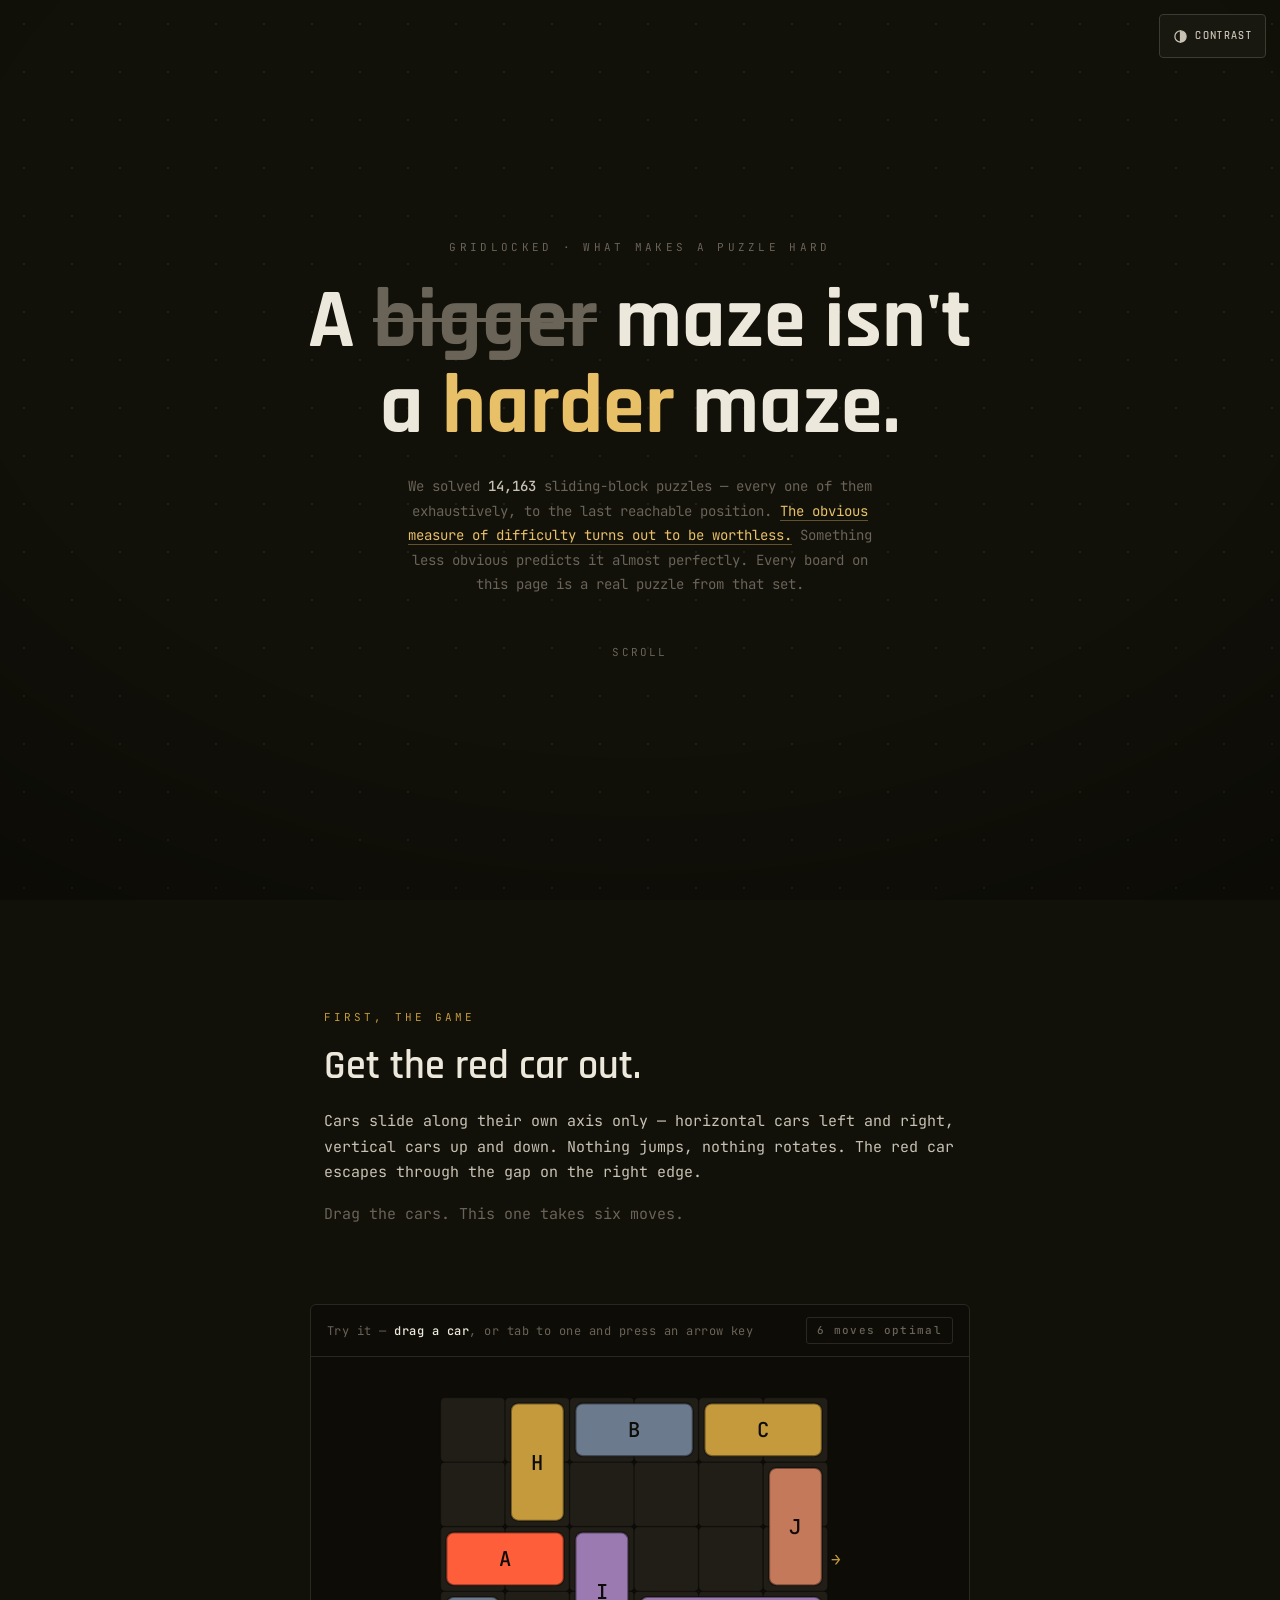
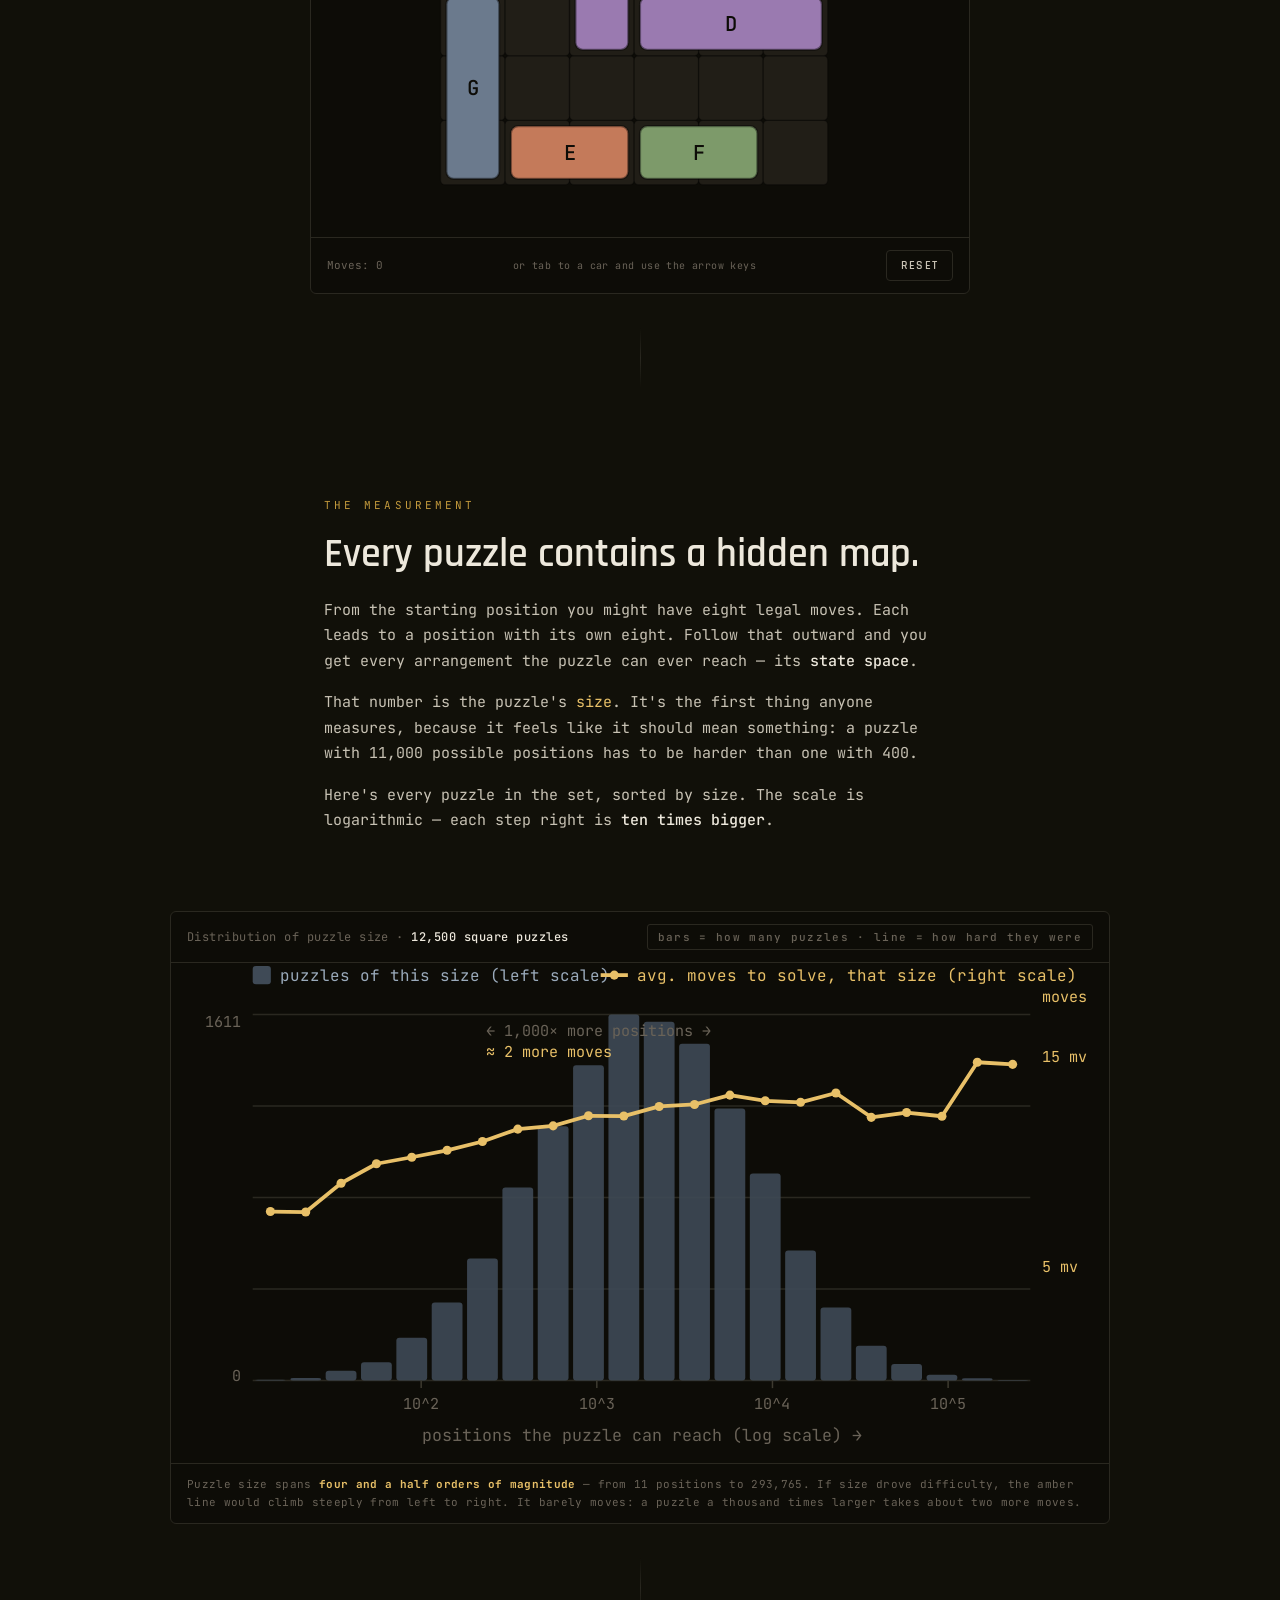
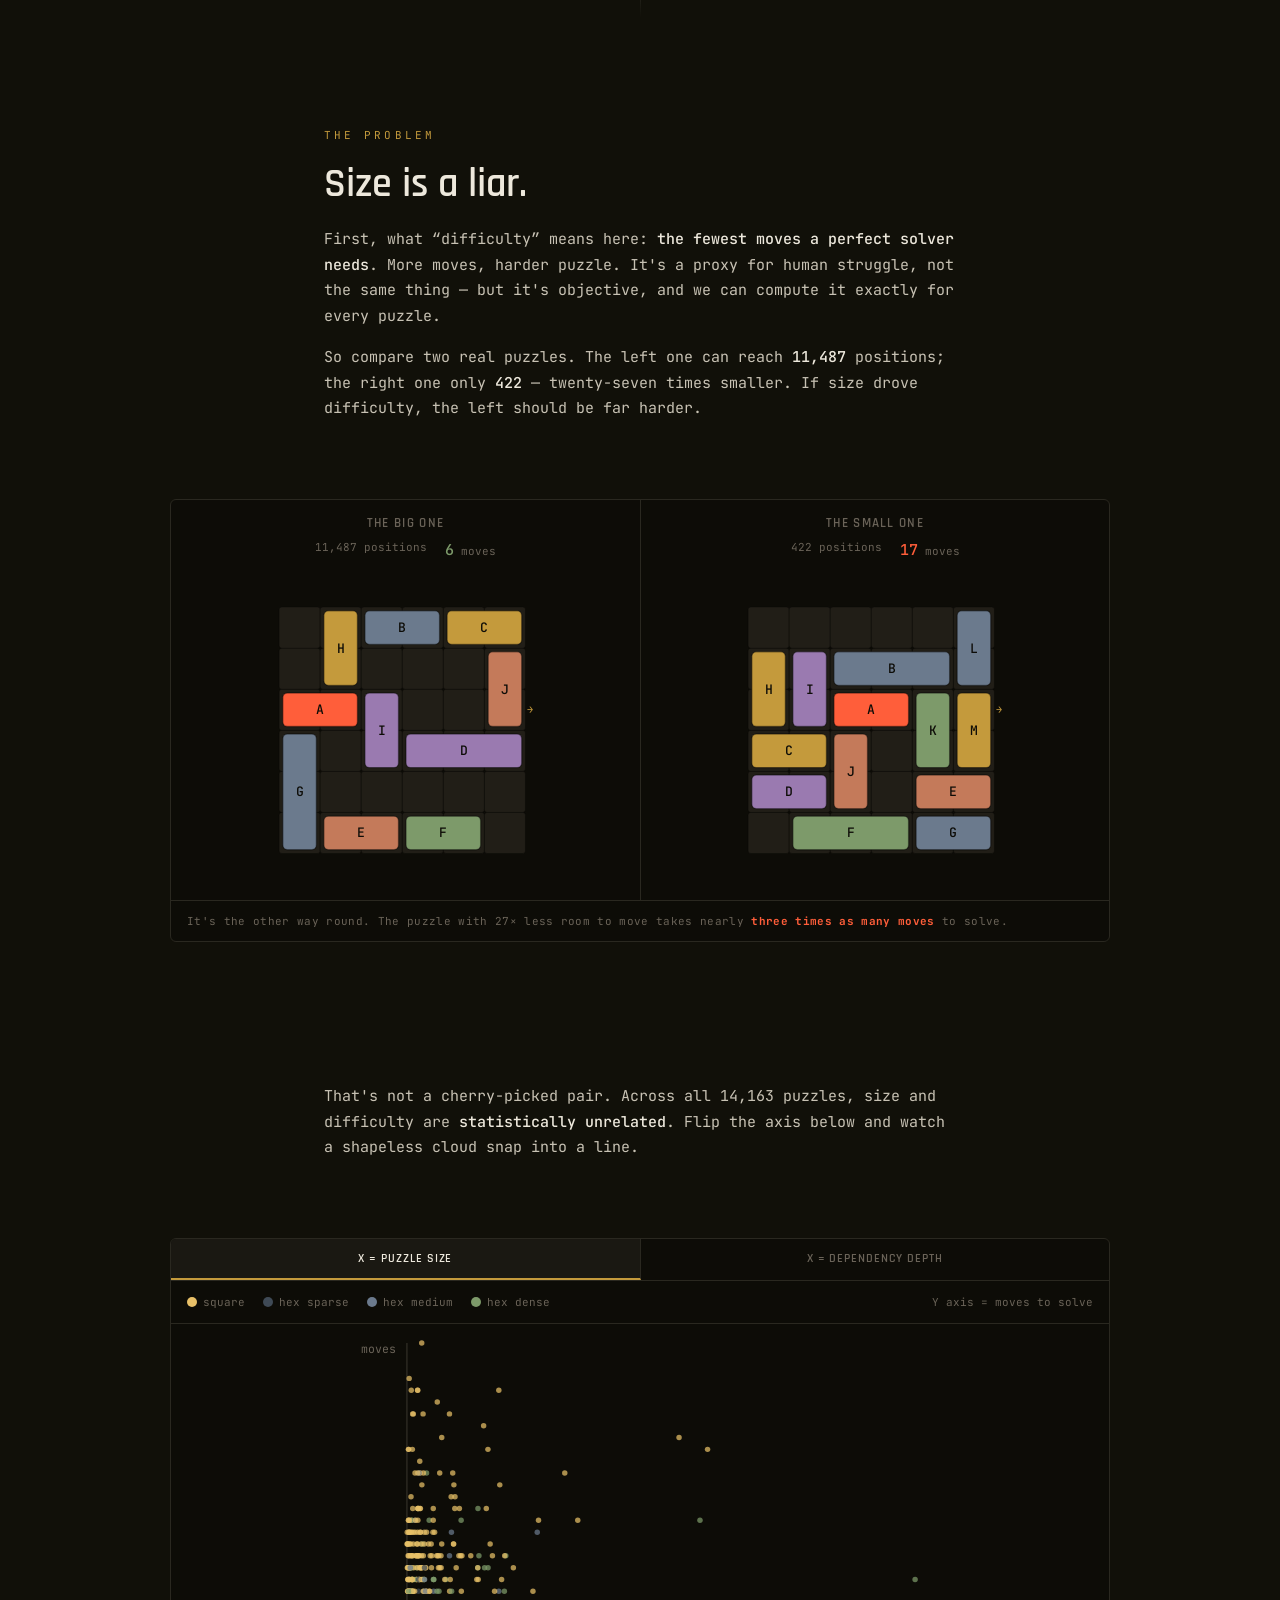
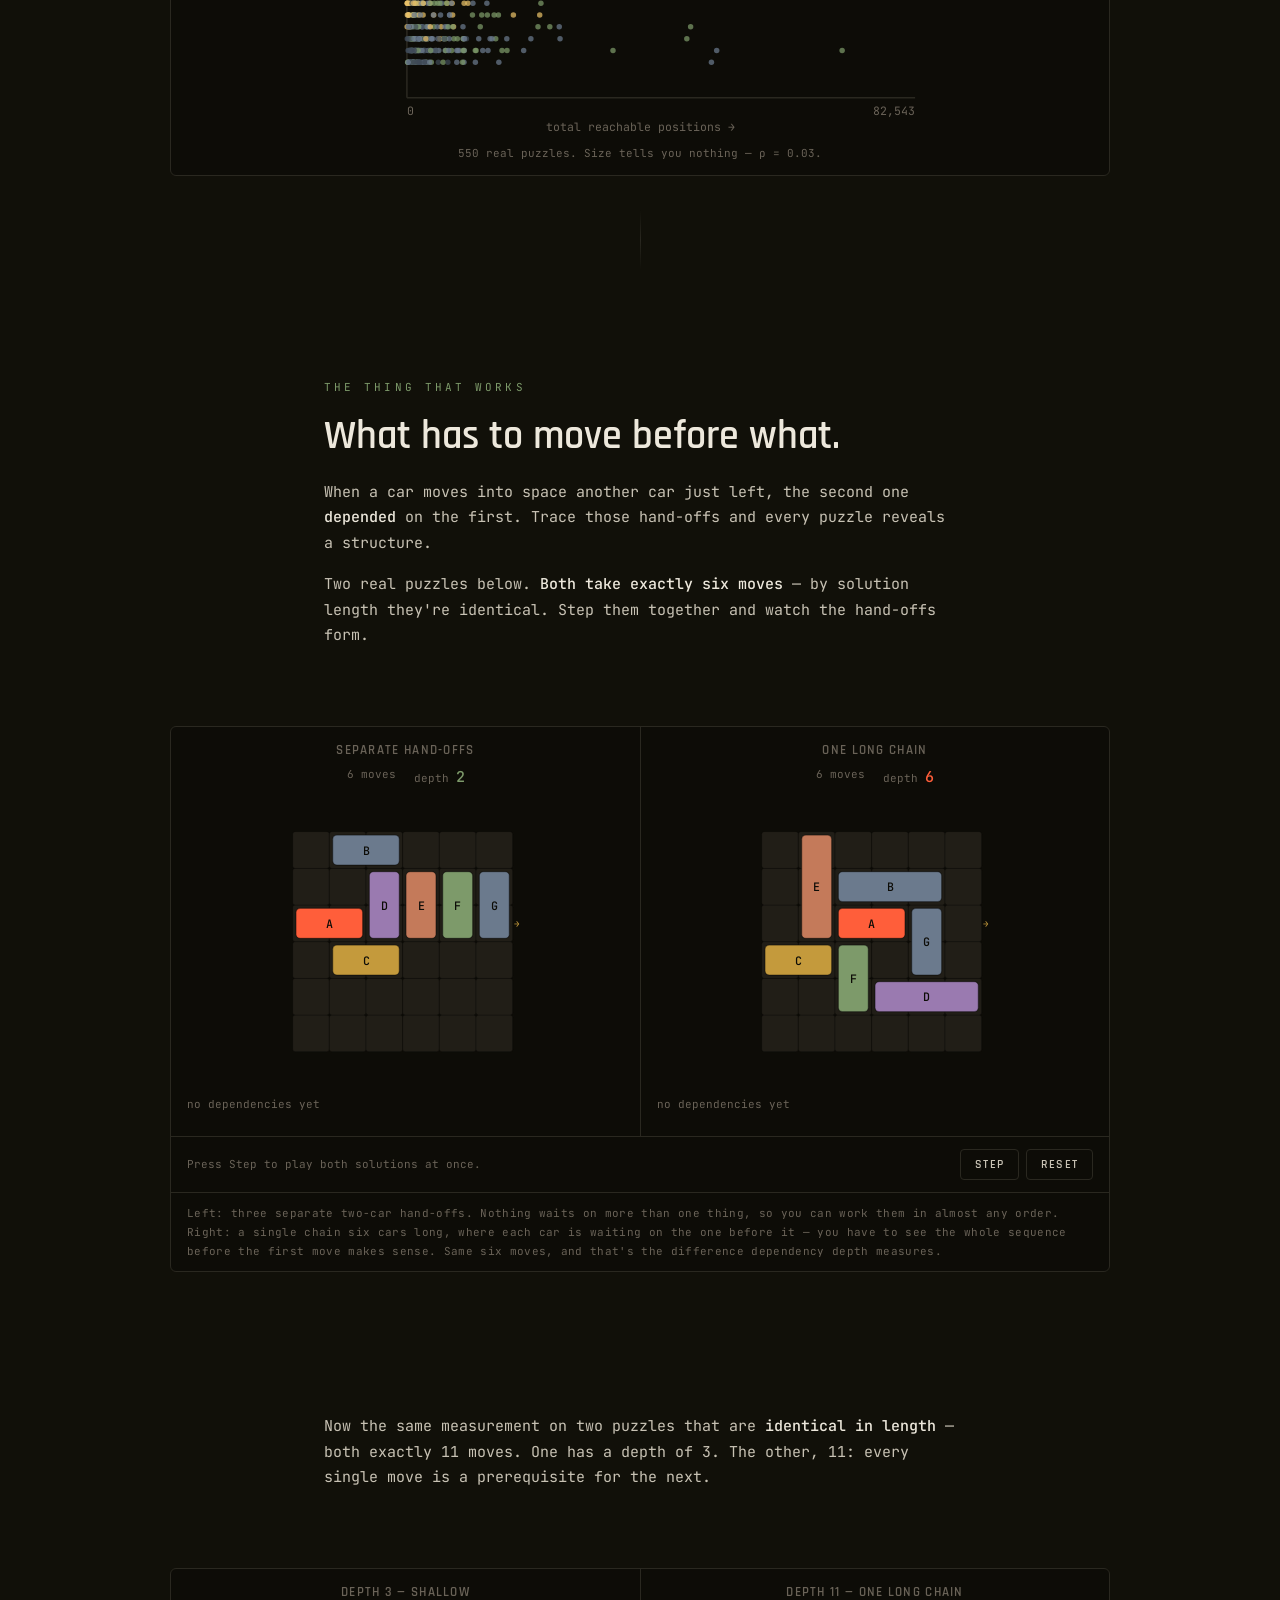
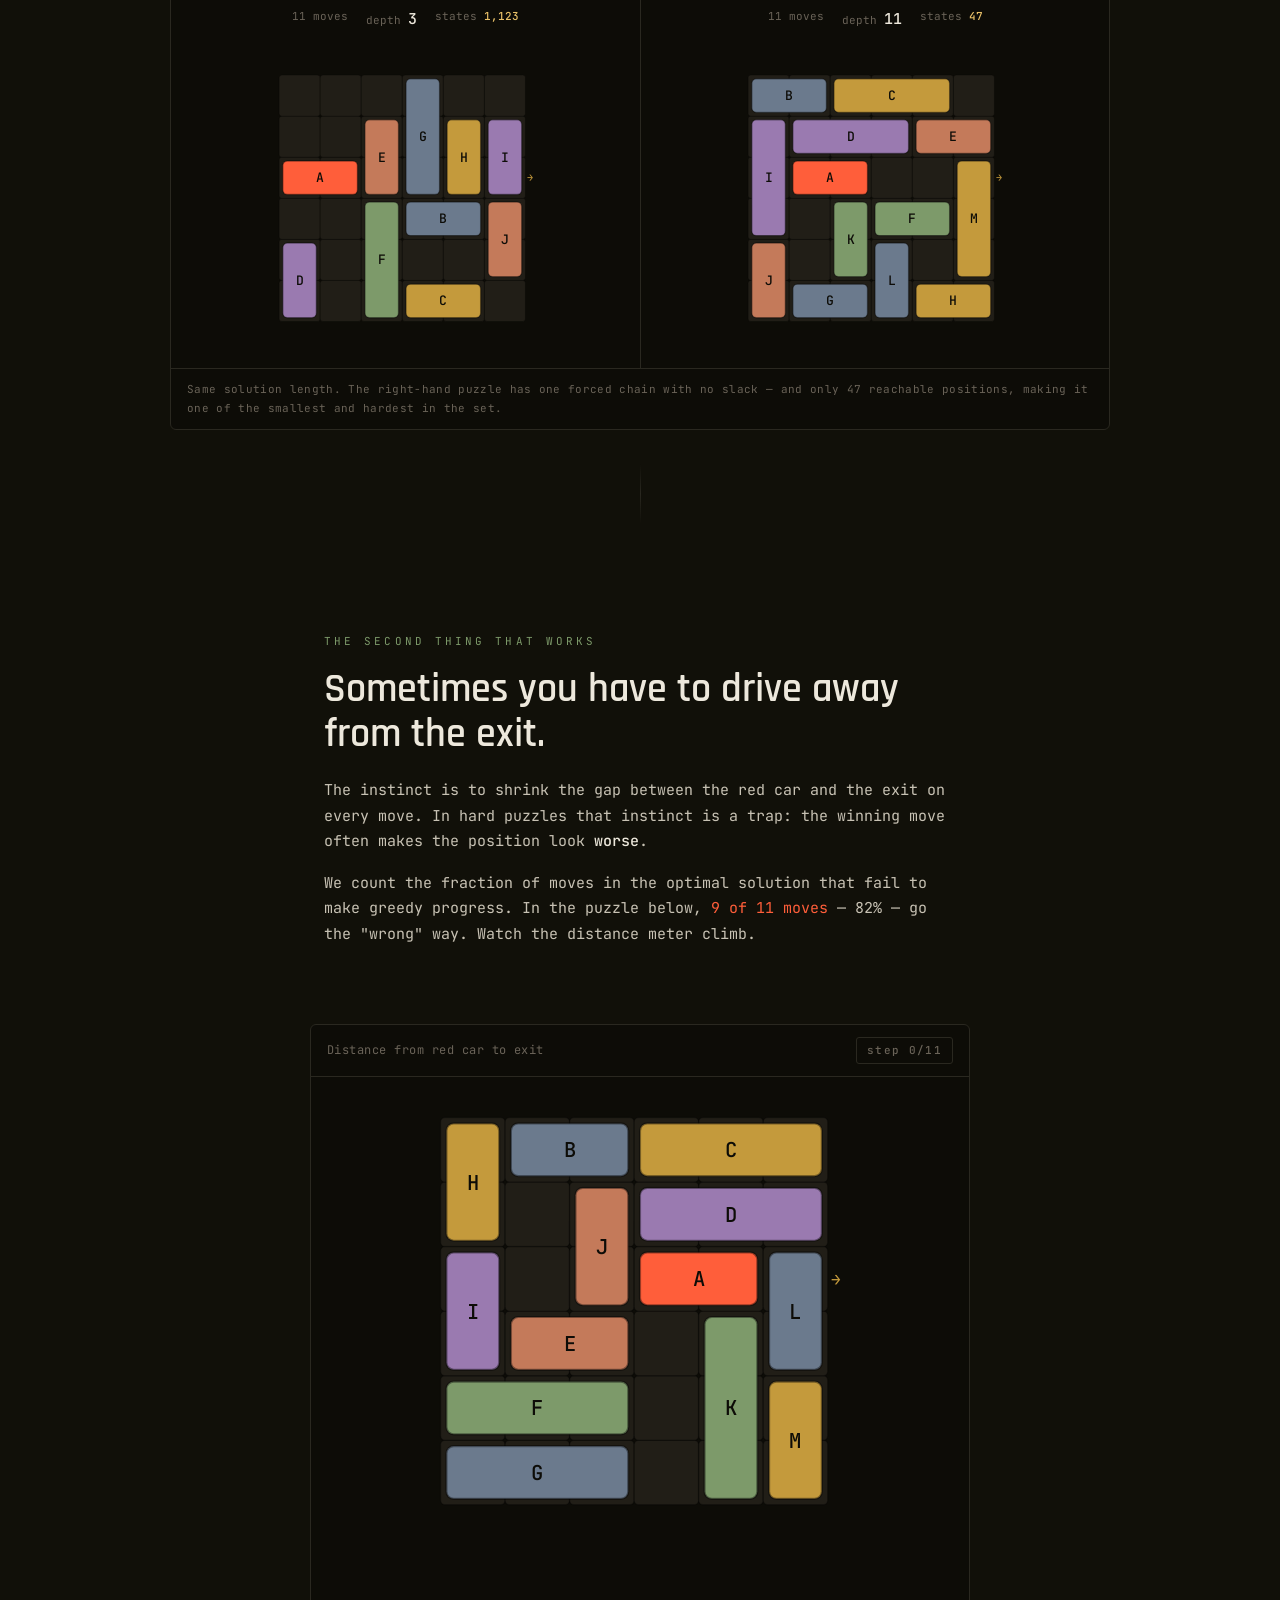
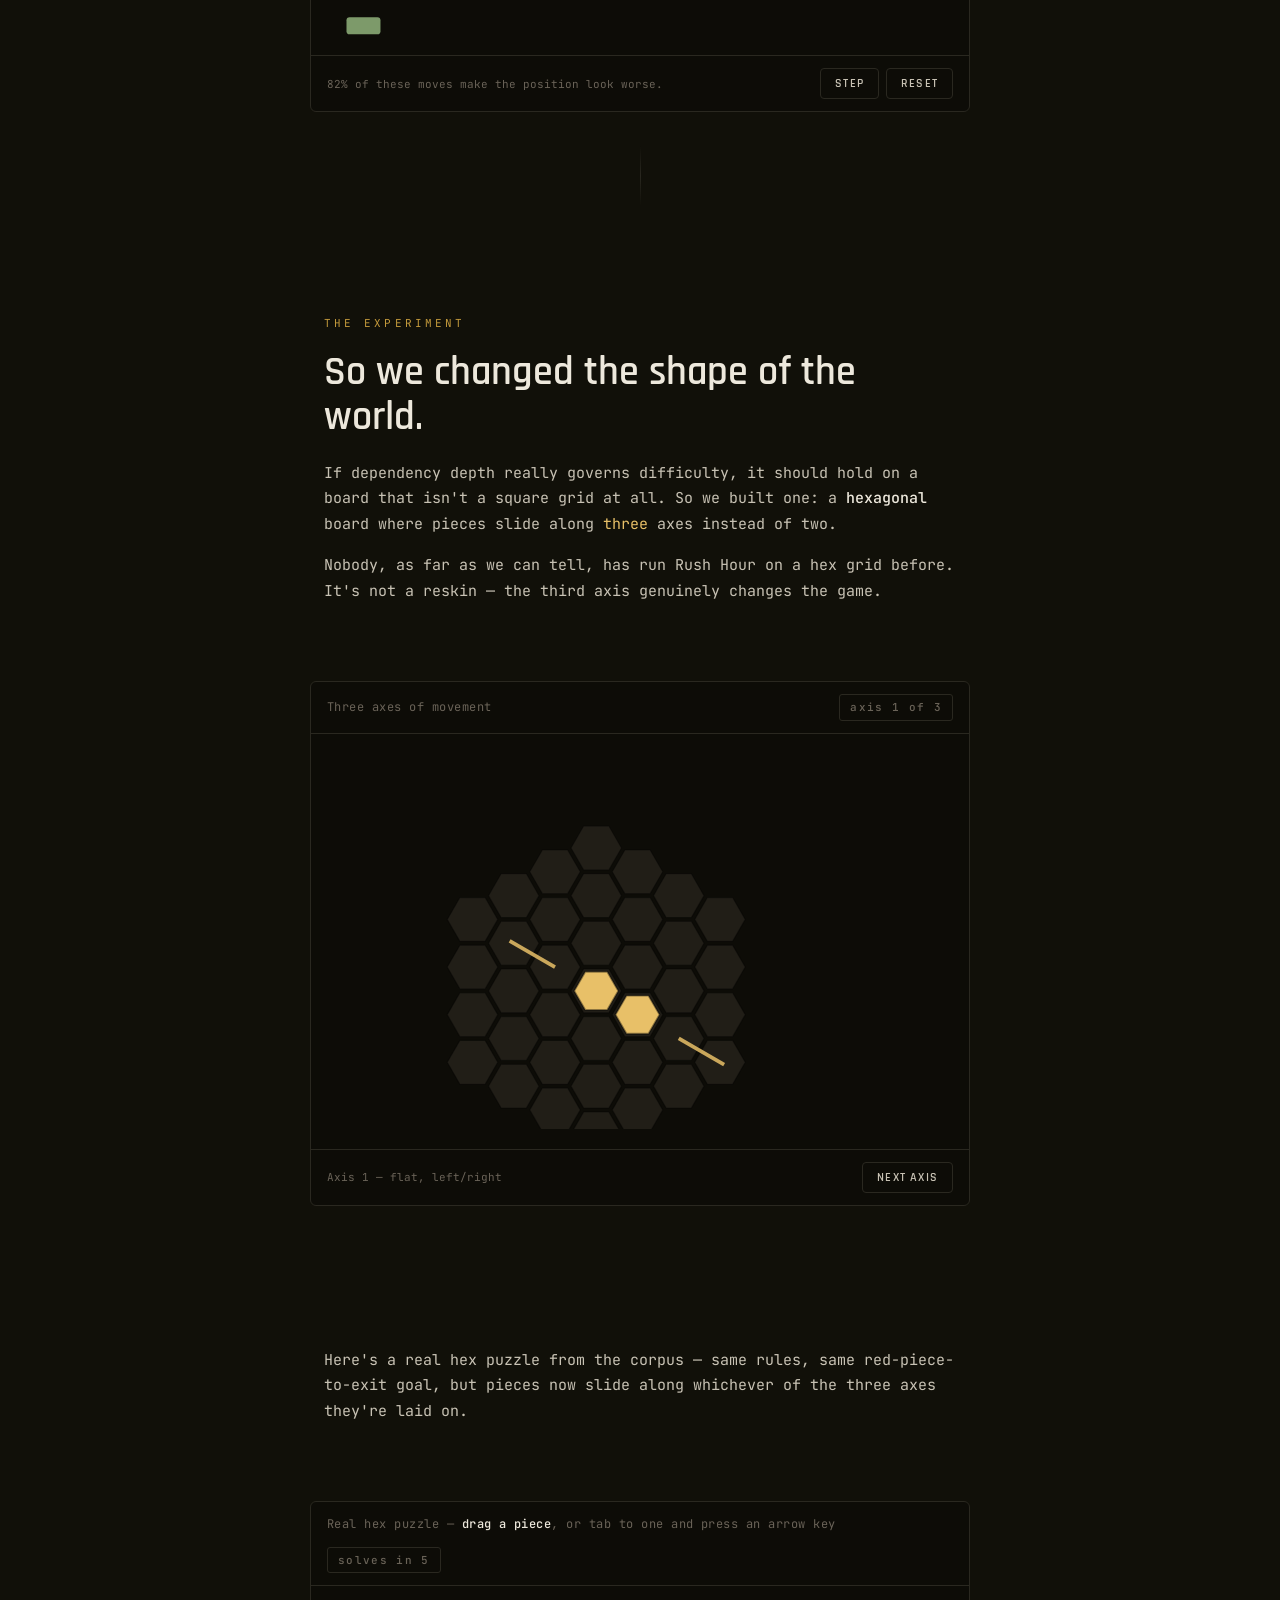
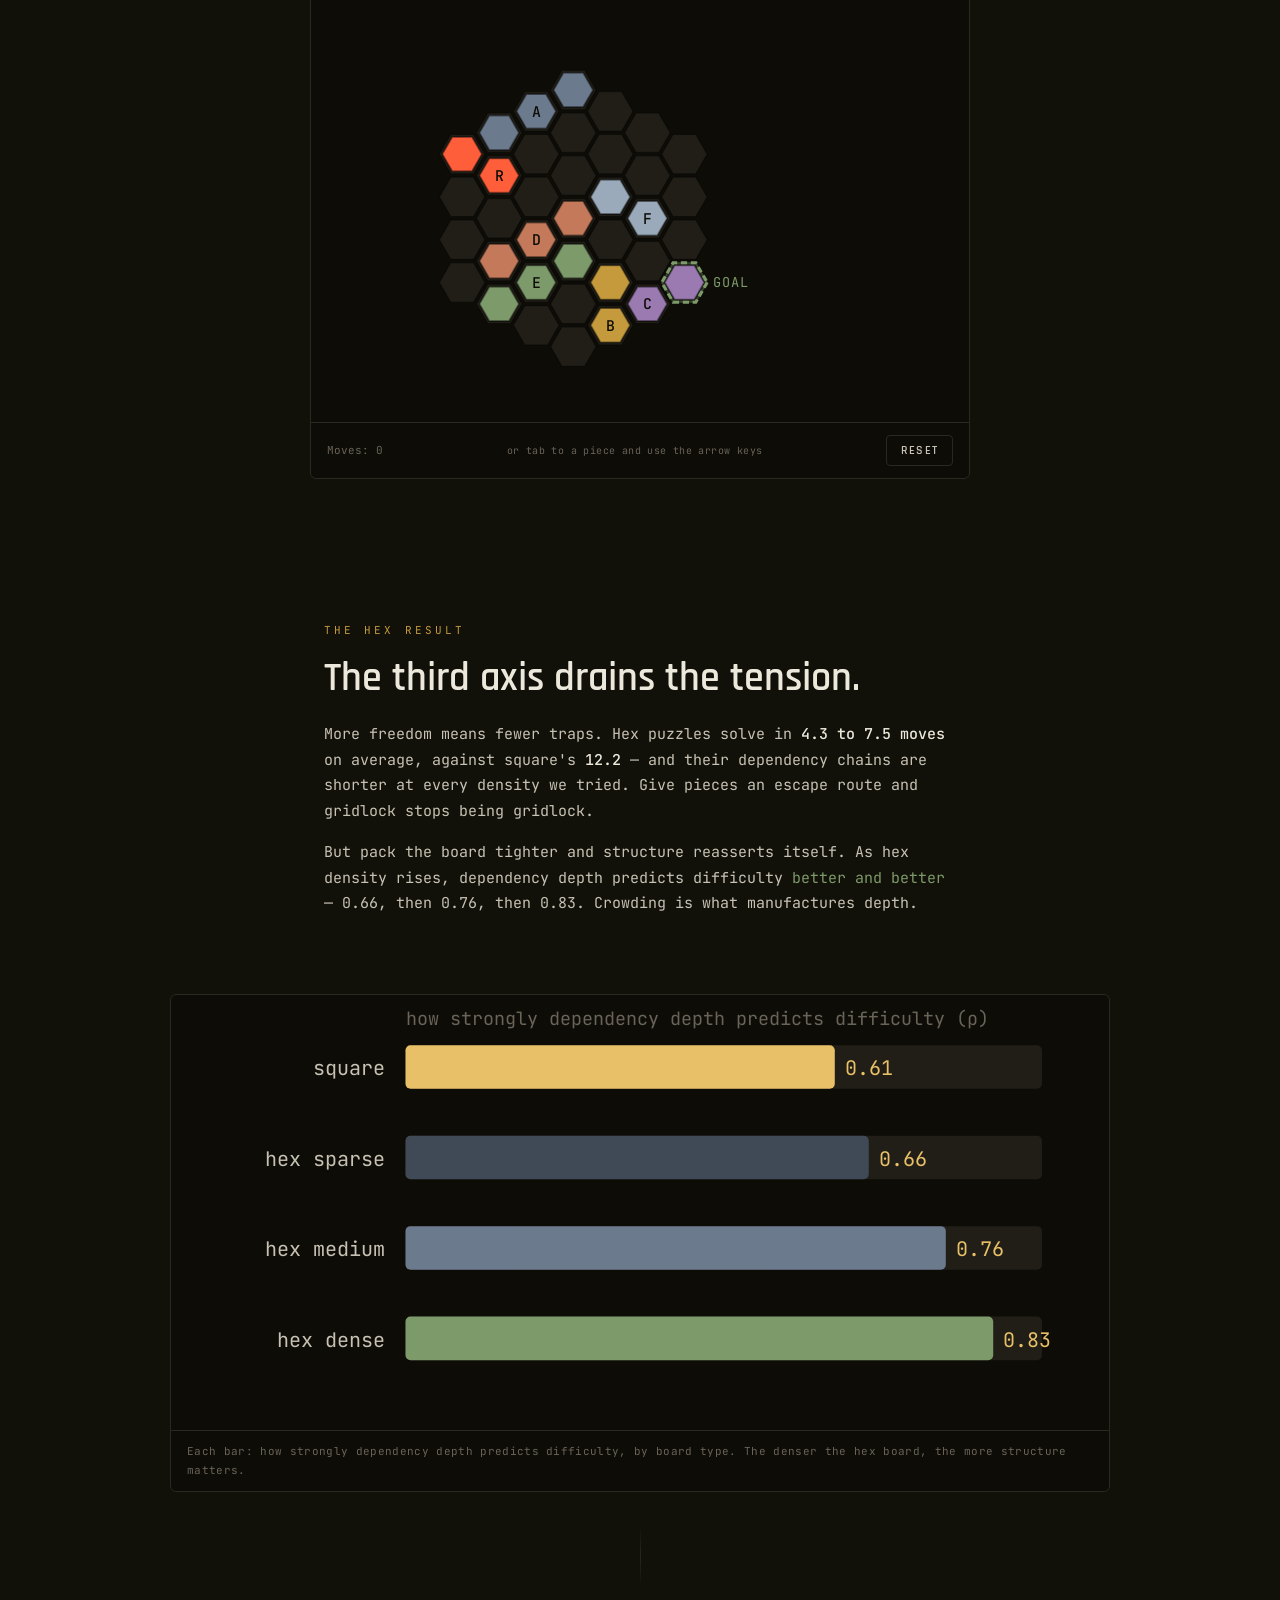
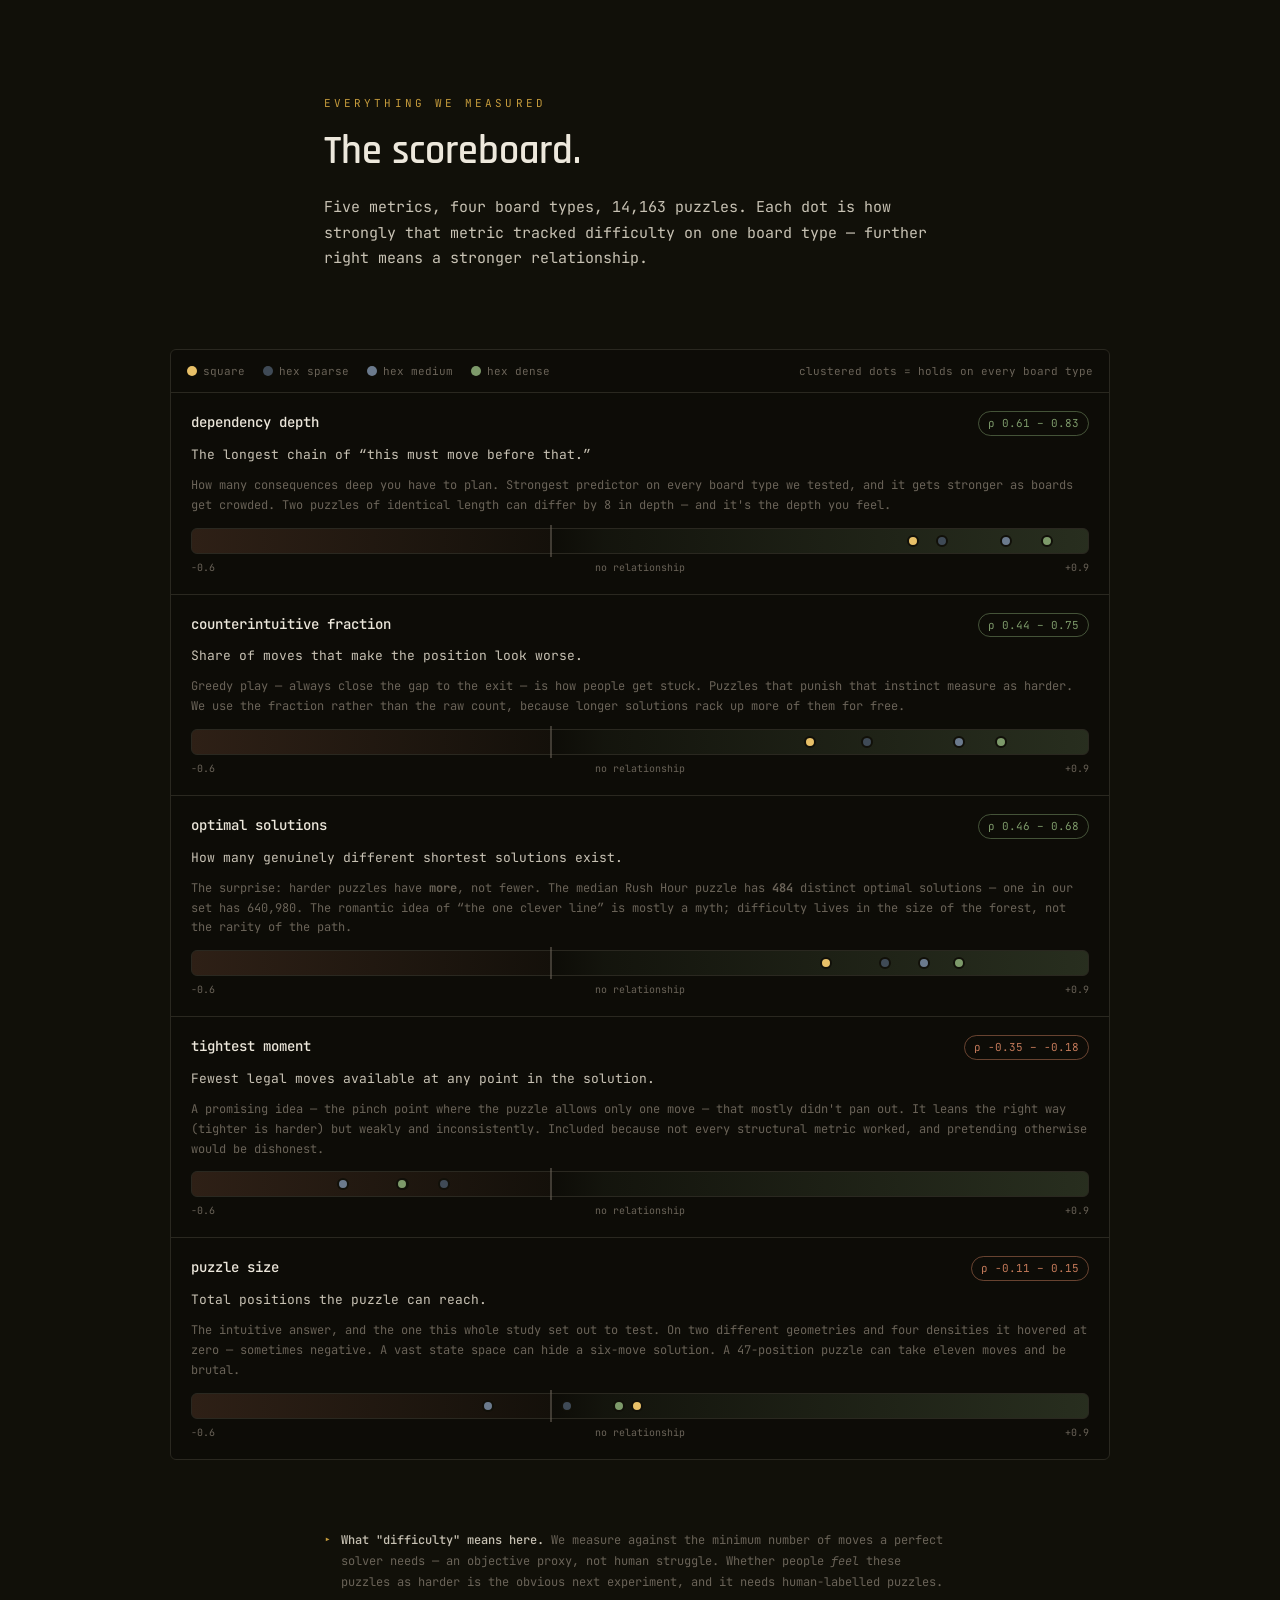
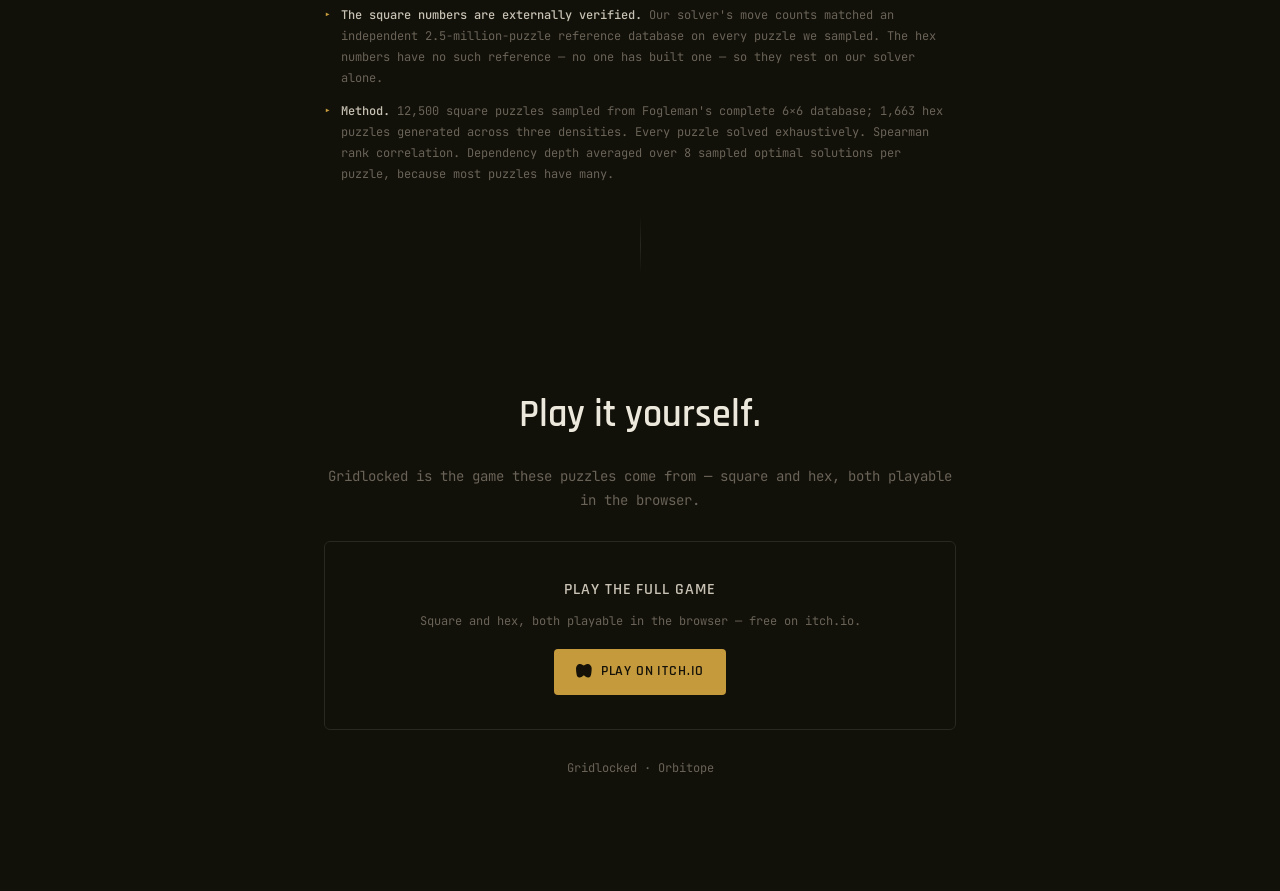
==== commit bbd71d6c: "Retune the accessibility palette to house hues, and fix the toggle The first scale hit its separatio" ====
--- a/docs/index.html
+++ b/docs/index.html
@@ -52,8 +52,20 @@
        1. the data-series tokens become a scale separated by LIGHTNESS as
           well as hue. The house scale separates by hue alone, so sage and
           terra land 20.4 apart under simulated deuteranopia — the same
-          colour, for the ~5% of men who have it. This scale's worst pair,
-          over normal/protan/deutan/tritan, is 48.1.
+          colour, for the ~5% of men who have it.
+
+          Separation is measured per figure, not across the whole scale:
+          nothing here draws seven categories at once, and demanding that
+          they all separate simultaneously forces hues no dark warm page
+          should be wearing. Against the sets that actually co-occur, the
+          worst case over normal/protan/deutan/tritan is 48.1 for the
+          scatter, 55.2 for the dependency graph, and 26.9 for the square
+          board — which is the loosest, and the one whose cars are
+          lettered, so colour is already not doing the work alone.
+
+          Hues stay inside the house families (gold, steel, terracotta,
+          teal, plum, moss) because the second encoding carries the load
+          the palette used to have to.
        2. hairlines get a 2px floor and decorative opacity is dropped.
           Presentation attributes lose to any CSS declaration, so this
           reaches the stroke-widths the figure JS sets inline without
@@ -65,10 +77,10 @@
      one lightness collapses for somebody. The palette only buys margin;
      the redundant encoding is what makes the figure readable.          */
   html[data-a11y]{
-    --amber:#FCC14C; --amber-bright:#FCC14C;
-    --steel:#49BBF3; --steel-bright:#7FD0F7;
-    --mauve:#6767FF; --sage:#6B8B2A; --terra:#CE44A0; --coral:#F76363;
-    --slate:#CE44A0;              /* was #3f4a56 — 1.66:1, effectively invisible */
+    --amber:#D9B45F; --amber-bright:#F2CF79;
+    --steel:#79BCF3; --steel-bright:#A8D2F7;
+    --mauve:#B563C6; --sage:#668442; --terra:#DB8F6D; --coral:#D45F77;
+    --slate:#4F9D99;              /* was #3f4a56 — 1.66:1, effectively invisible */
     --text-muted:#A39B8C;         /* was #6A6358 — 3.21:1, under the text floor */
     --text-primary:#DED8CA;
     --border:#6E6959;             /* was #2a2820 — 1.29:1 */
@@ -227,15 +239,21 @@
   #scat{display:block;width:100%;max-height:420px}
   .axhint{font-size:11px;color:var(--text-muted);padding:0 16px 12px;text-align:center}
 
-  .a11y-btn{position:fixed;top:14px;right:14px;z-index:60;display:inline-flex;align-items:center;gap:7px;
+  /* The control that turns on legibility cannot itself be the least legible
+     thing on the page. Resting state was --text-muted at 3.21:1; this is
+     --text-primary at 10.7:1. Min 44px so it is a real target on a phone. */
+  .a11y-btn{position:fixed;top:14px;right:14px;z-index:60;display:inline-flex;align-items:center;
+    justify-content:center;gap:7px;min-height:44px;
     font-family:var(--font-display);font-weight:600;font-size:11px;letter-spacing:.12em;text-transform:uppercase;
-    background:rgba(26,24,18,.86);backdrop-filter:blur(6px);color:var(--text-muted);
-    border:1px solid var(--border);border-radius:4px;padding:7px 11px;cursor:pointer;transition:.2s}
+    background:rgba(26,24,18,.92);backdrop-filter:blur(6px);color:var(--text-primary);
+    border:1px solid var(--border-strong);border-radius:4px;padding:7px 13px;cursor:pointer;transition:.2s}
   .a11y-btn:hover{color:var(--text-bright);border-color:var(--amber)}
-  .a11y-btn:focus-visible{outline:2px solid var(--amber);outline-offset:2px}
-  .a11y-btn[aria-pressed="true"]{color:var(--amber-bright);border-color:var(--amber)}
+  .a11y-btn:focus-visible{outline:3px solid var(--amber-bright);outline-offset:3px}
+  .a11y-btn[aria-pressed="true"]{color:var(--amber-bright);border-color:var(--amber);
+    box-shadow:inset 0 0 0 1px var(--amber)}
+  .a11y-btn svg{flex:none}
   @media(max-width:560px){.a11y-btn span{position:absolute;width:1px;height:1px;overflow:hidden;clip-path:inset(50%)}
-    .a11y-btn{padding:8px}}
+    .a11y-btn{min-width:44px;padding:8px}}
 
   .scrolly{position:relative;max-width:1180px;margin:0 auto;padding:0 24px;display:grid;grid-template-columns:1fr 1fr;gap:48px}
   @media(max-width:860px){.scrolly{grid-template-columns:1fr;gap:0}}
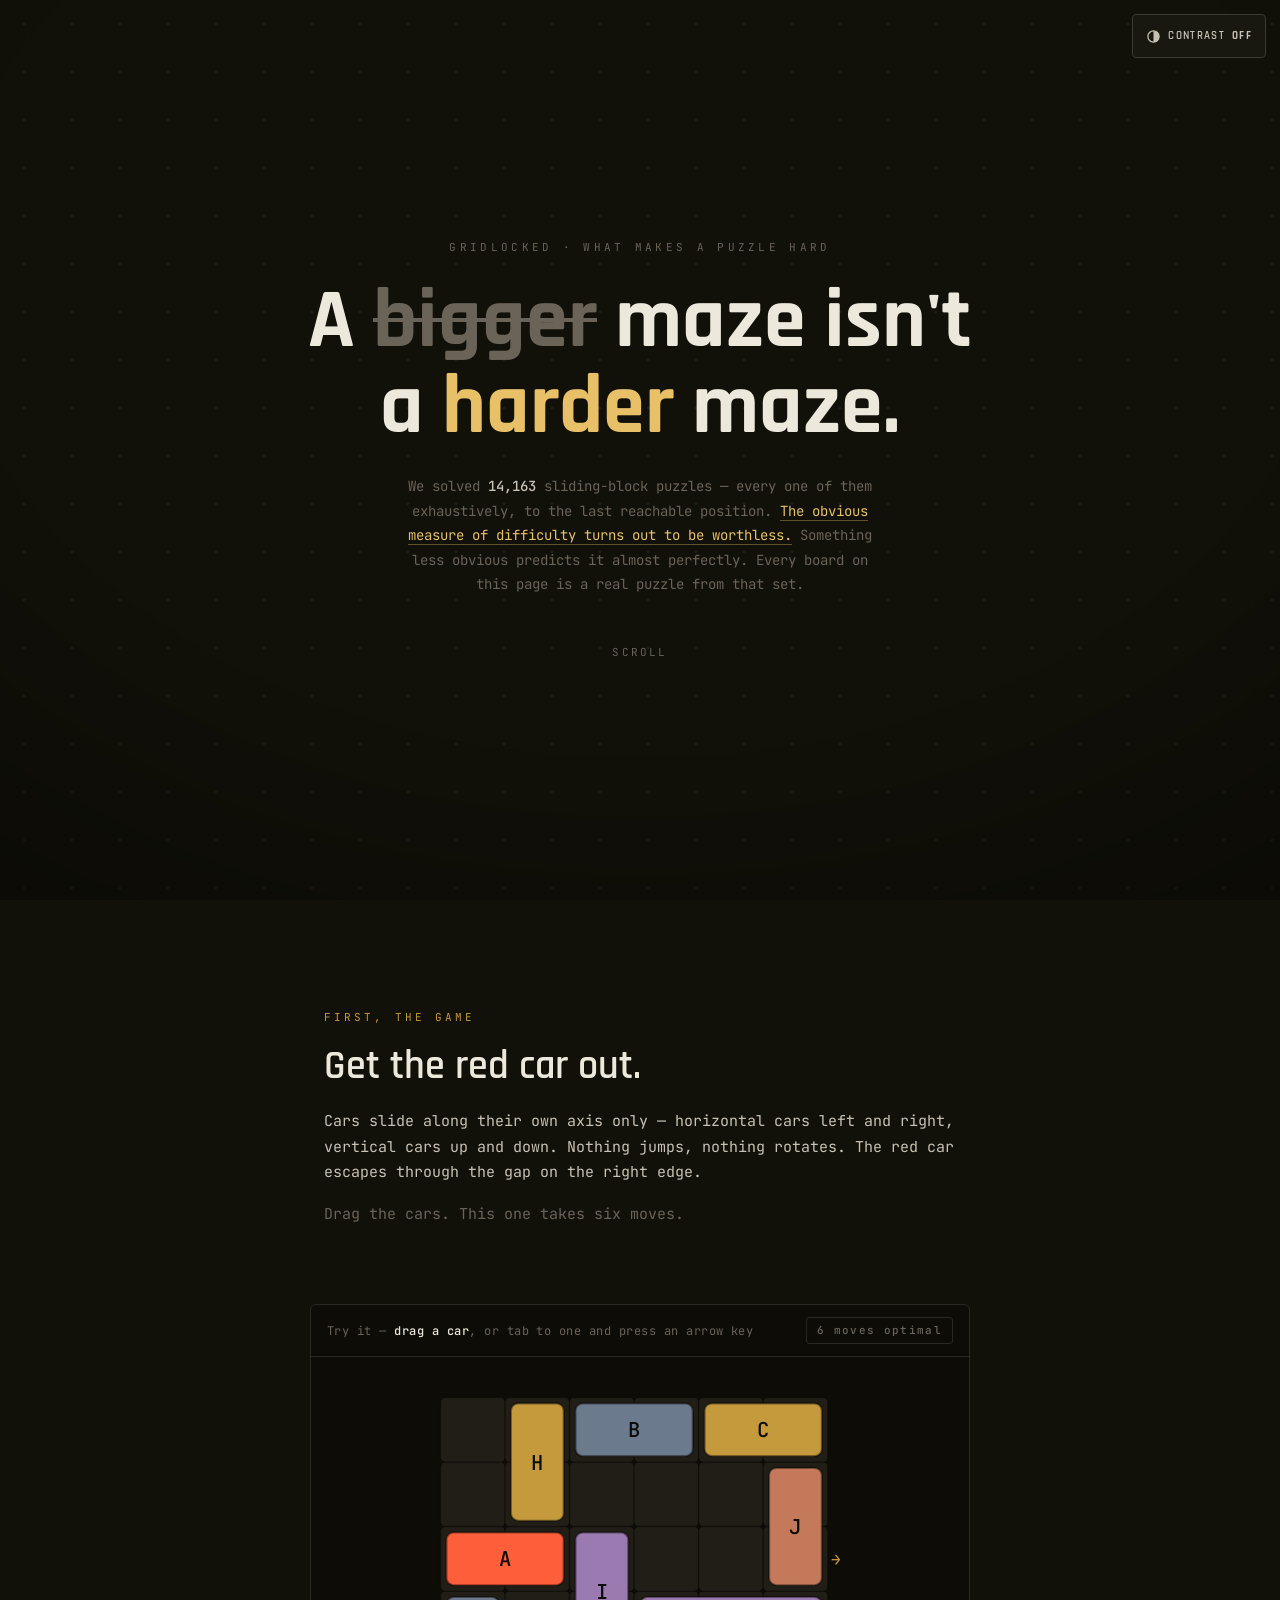
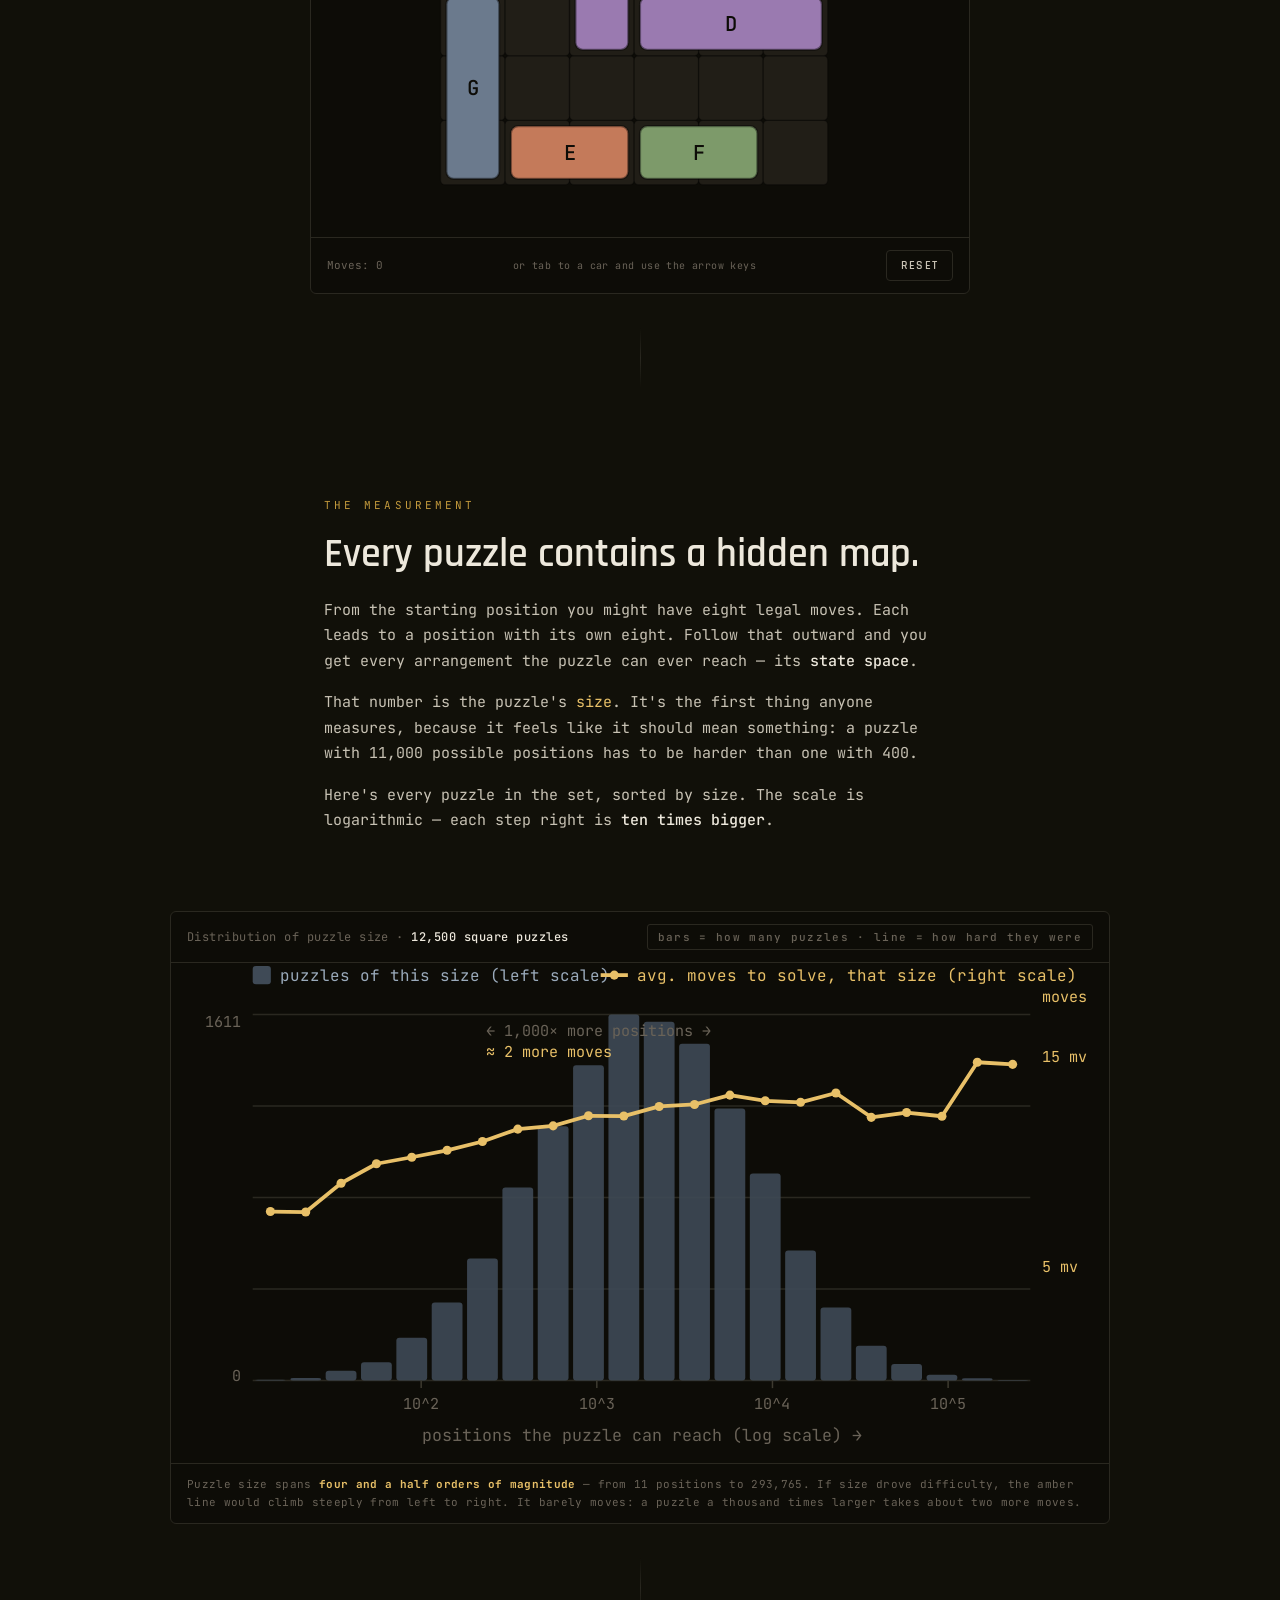
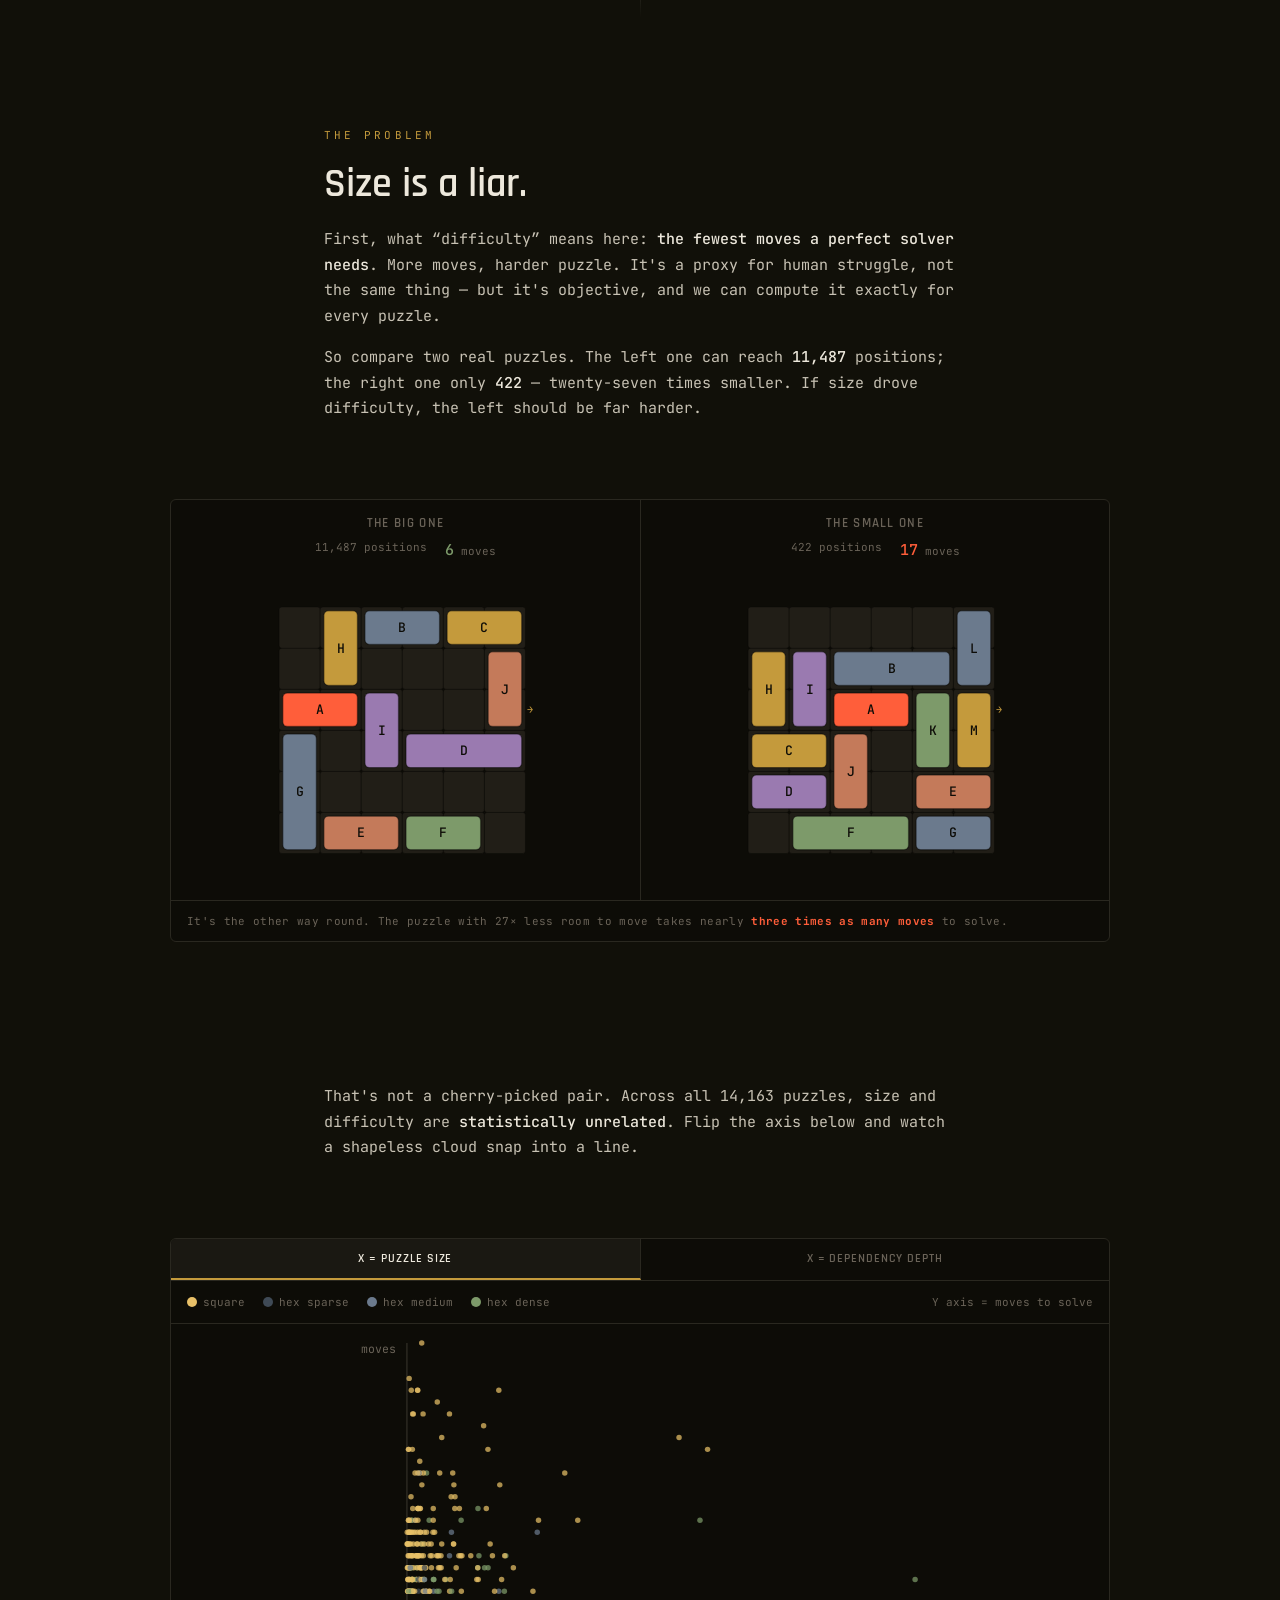
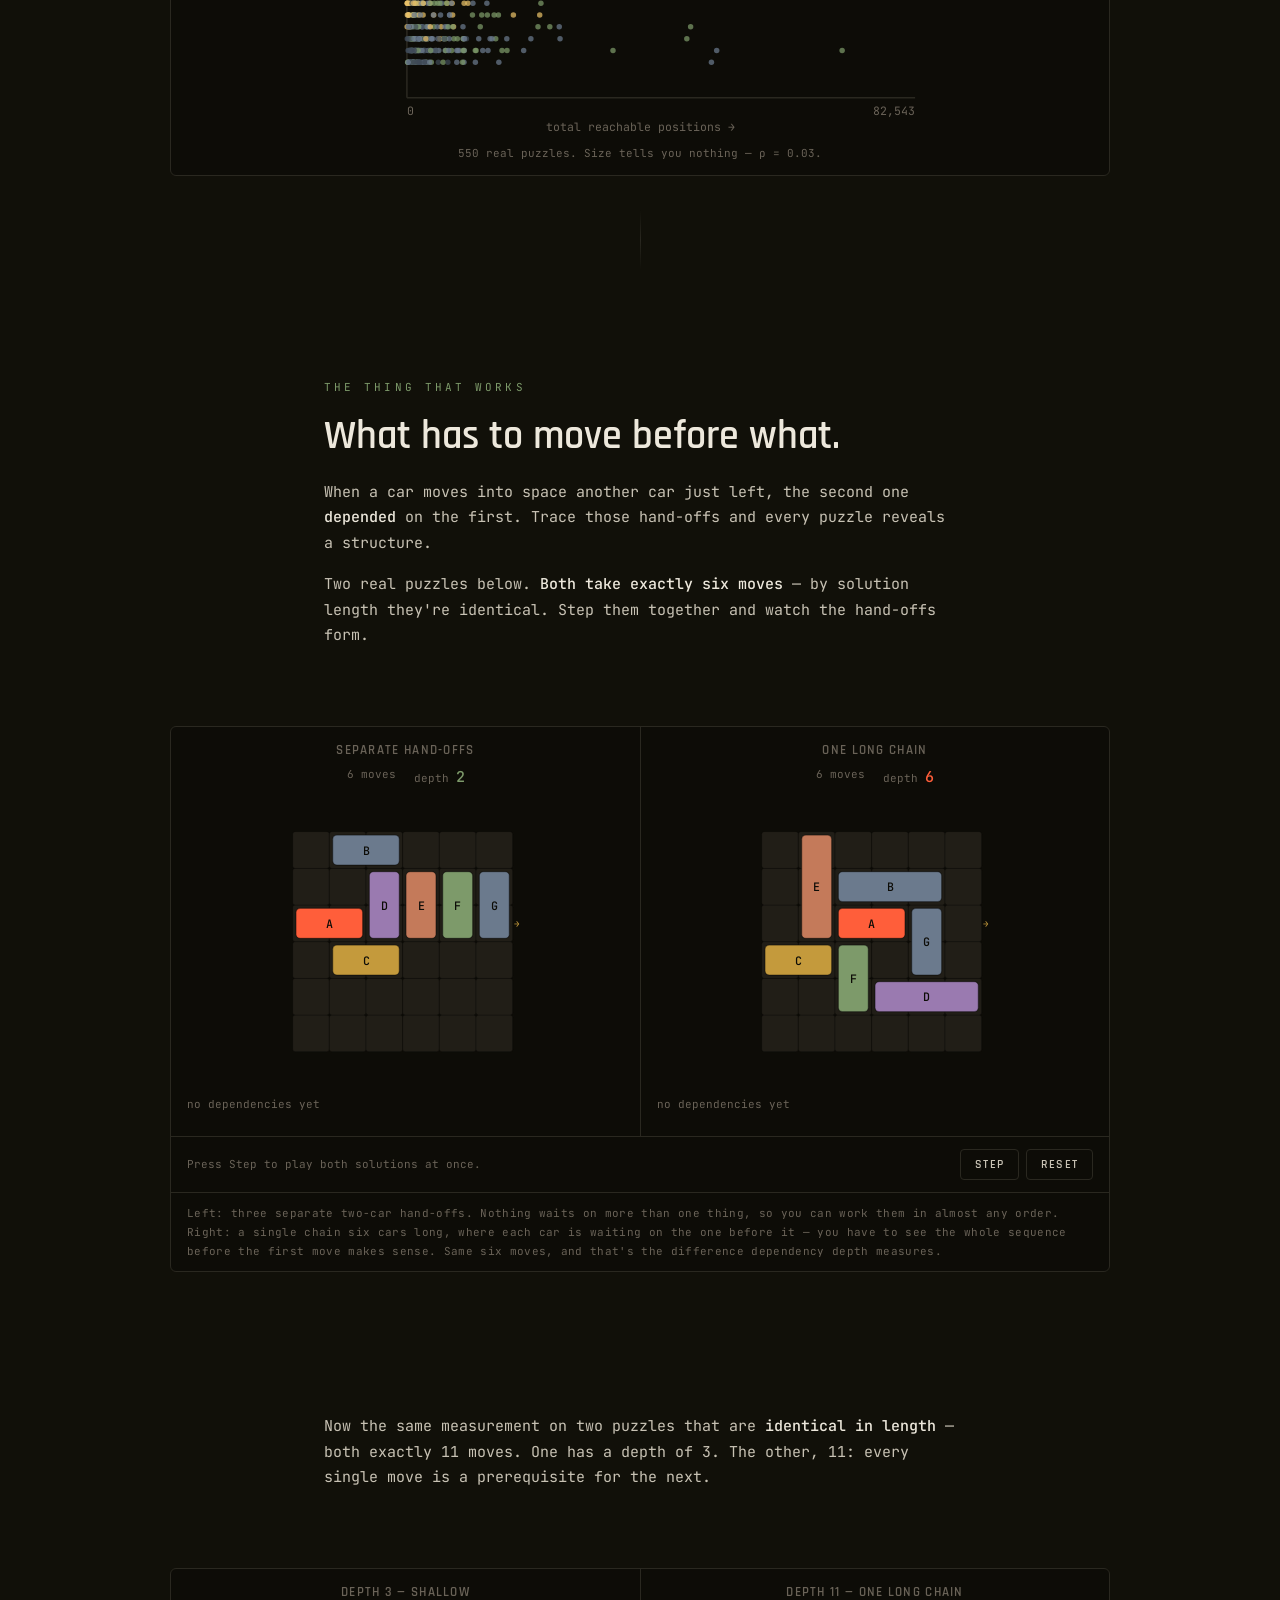
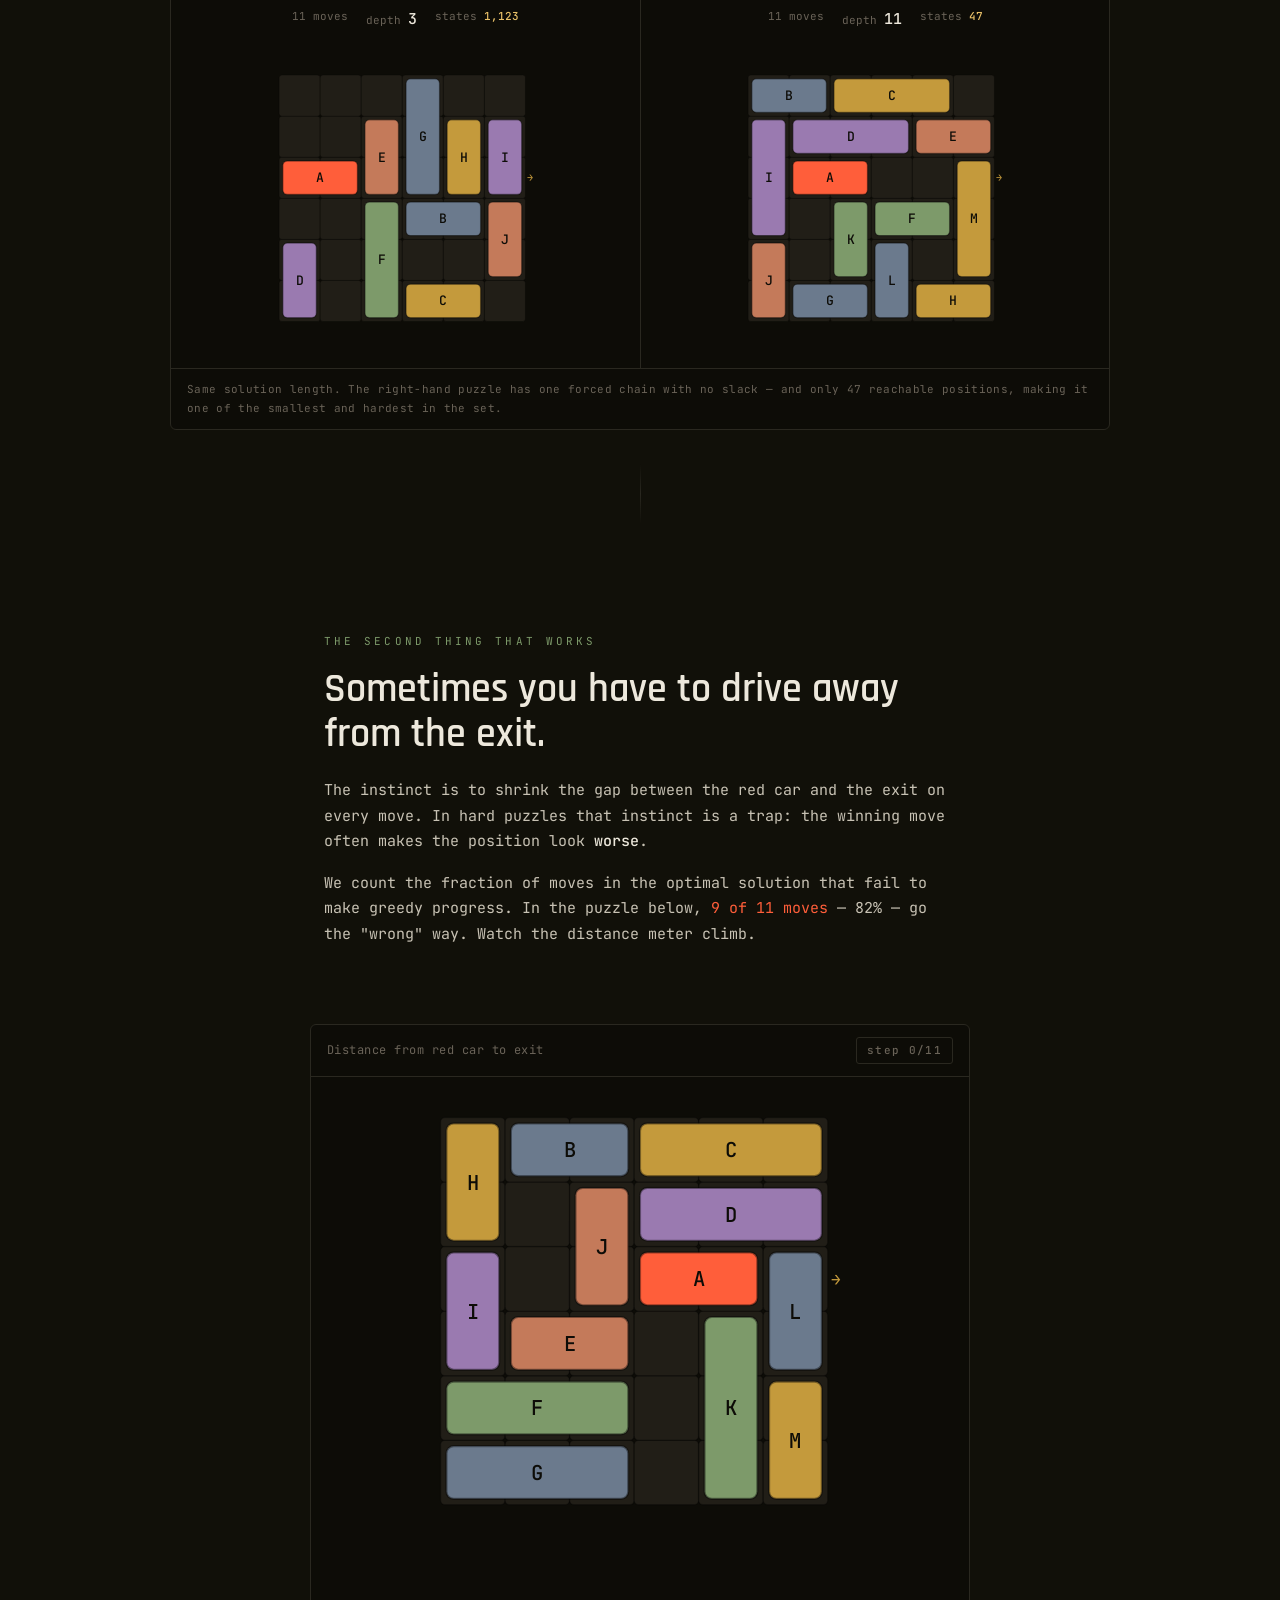
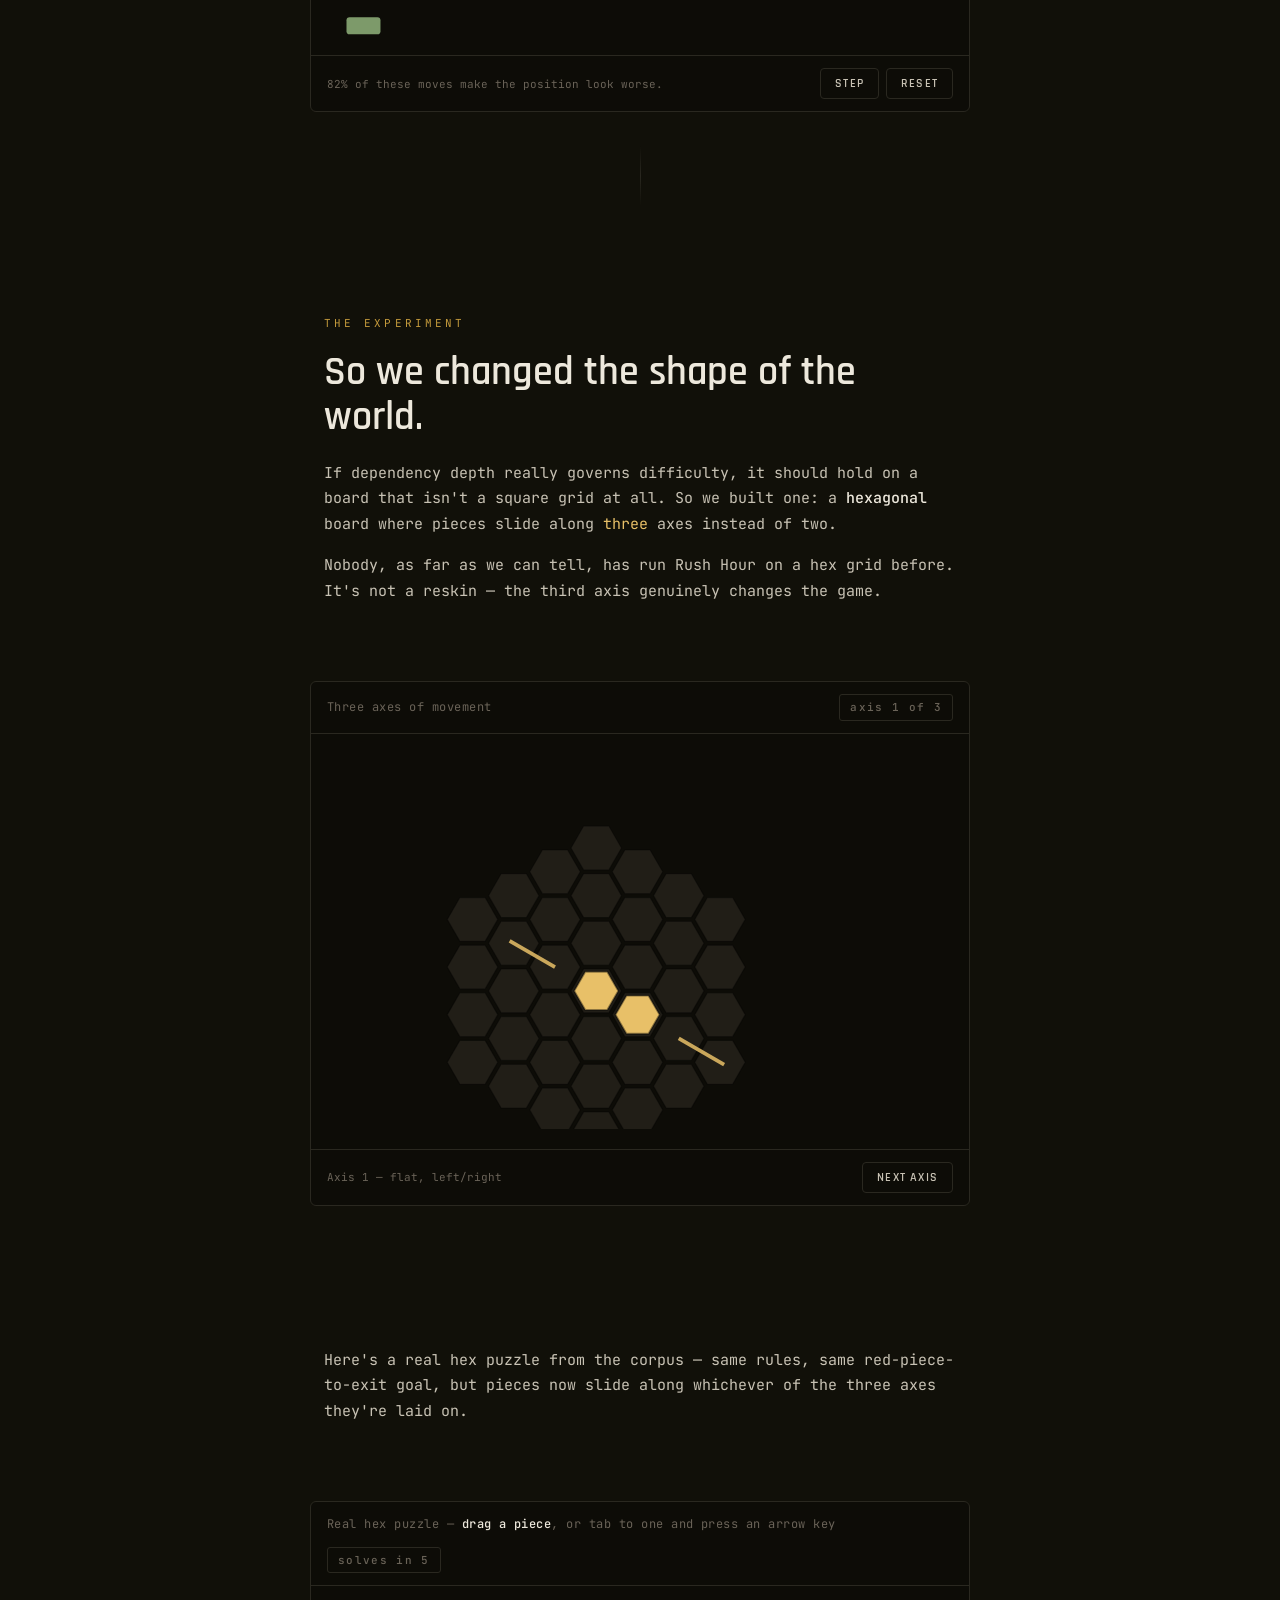
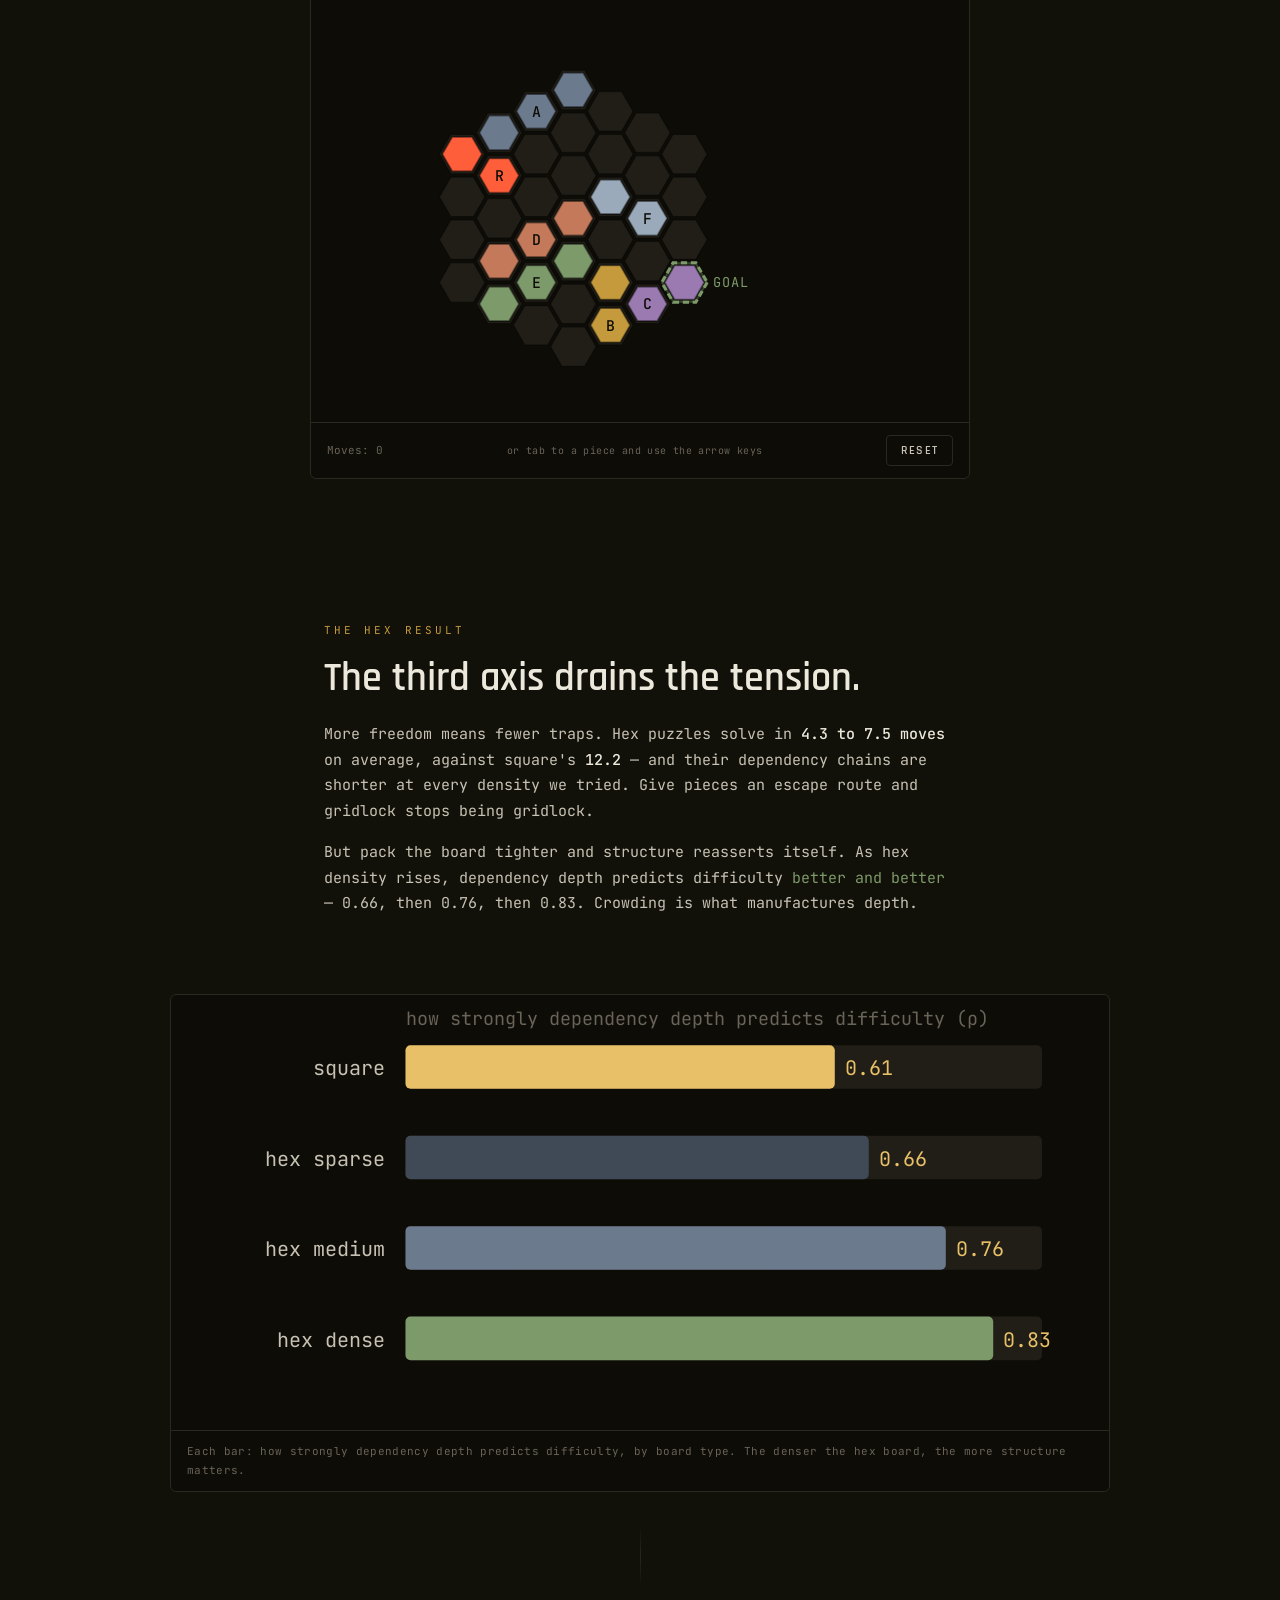
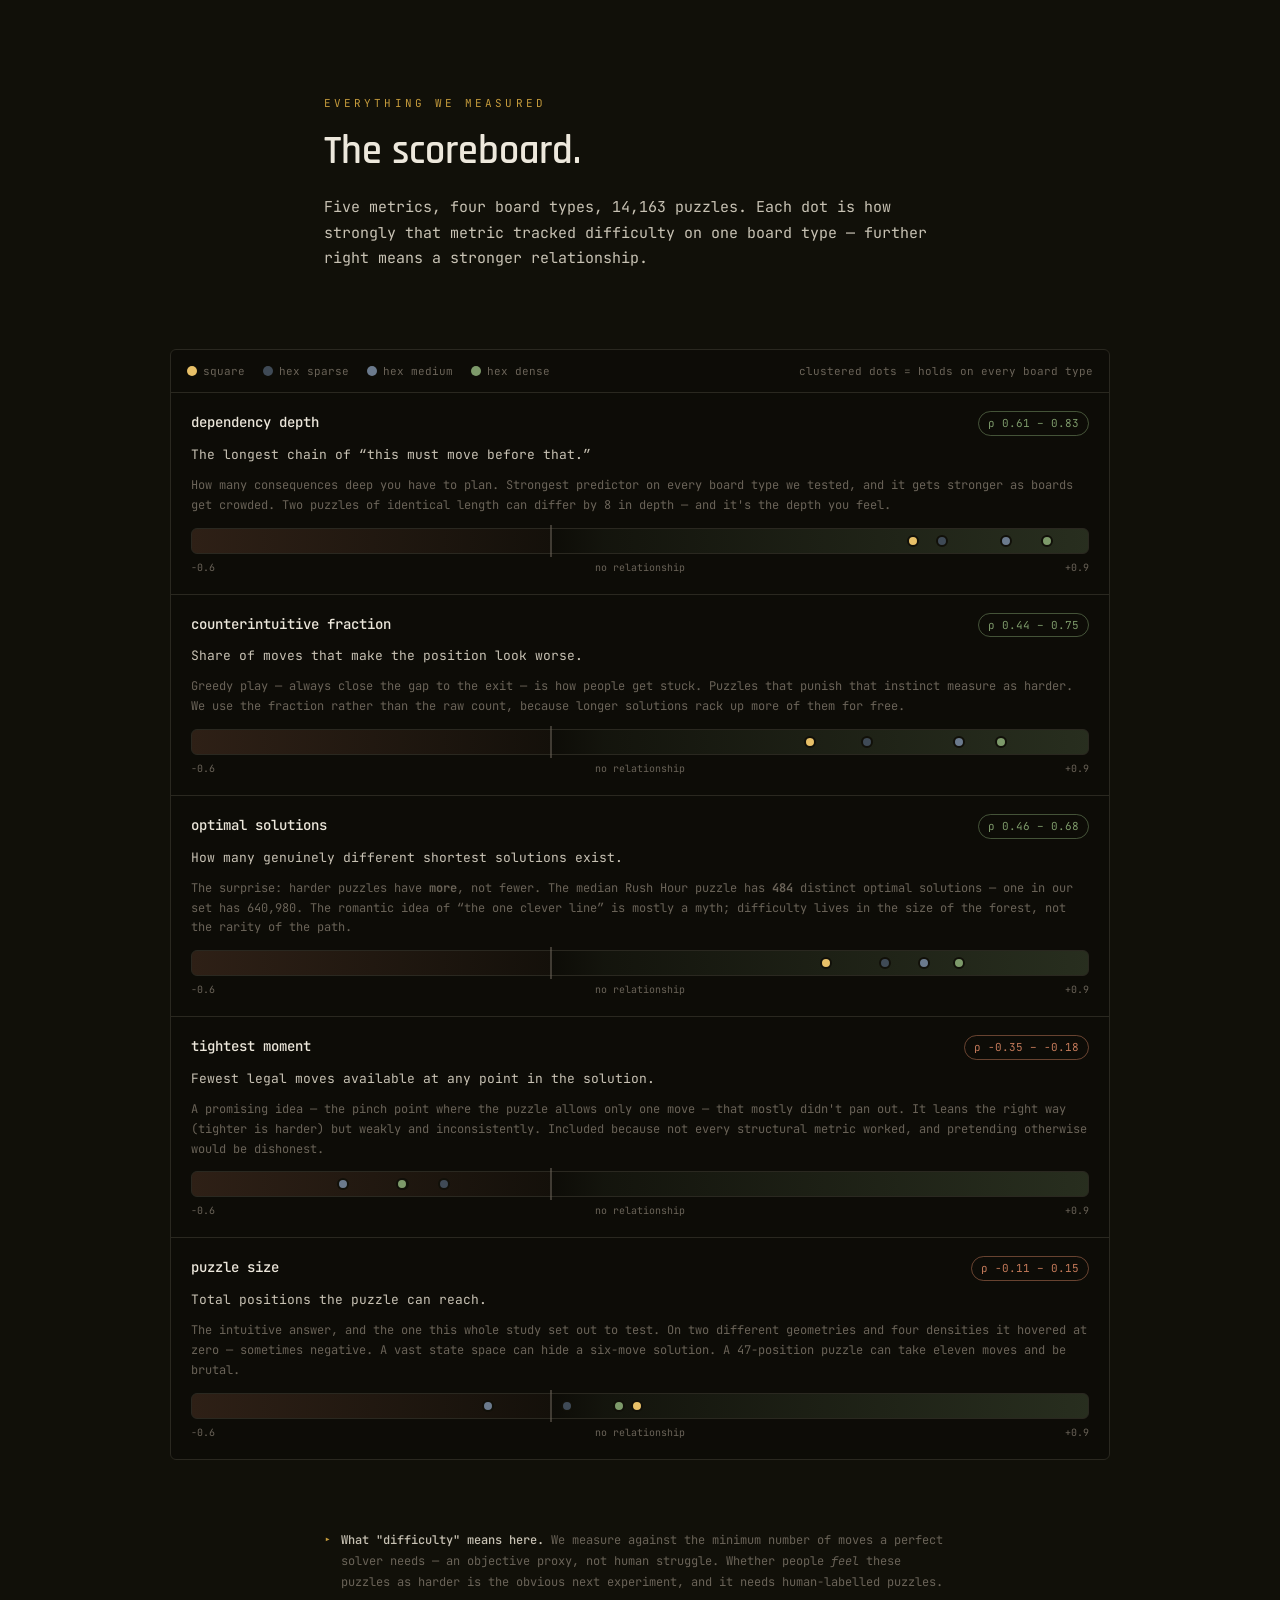
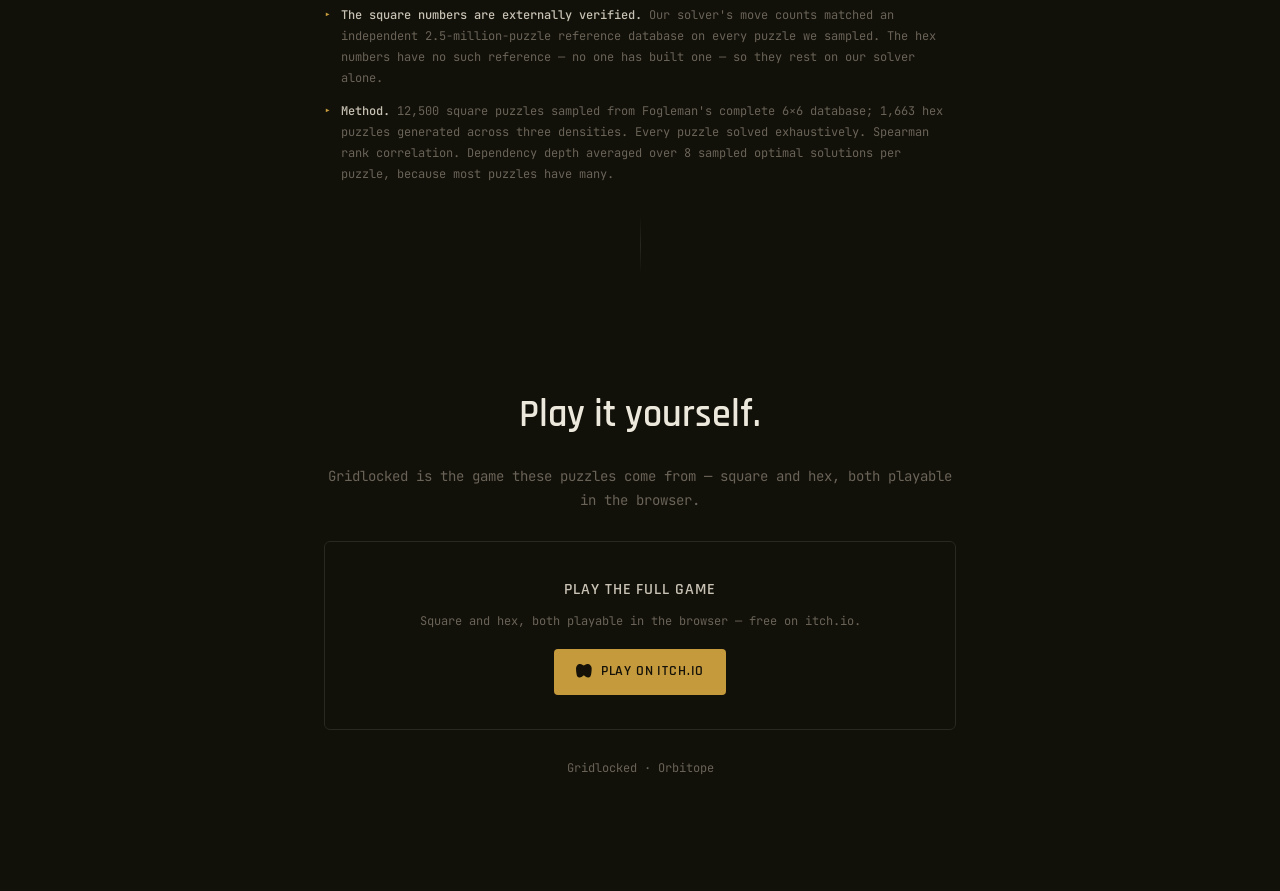
==== commit 456ec07b: "Stop the contrast control signalling its own state by colour alone The toggle said on-or-off by goin" ====
--- a/docs/index.html
+++ b/docs/index.html
@@ -239,21 +239,28 @@
   #scat{display:block;width:100%;max-height:420px}
   .axhint{font-size:11px;color:var(--text-muted);padding:0 16px 12px;text-align:center}
 
-  /* The control that turns on legibility cannot itself be the least legible
-     thing on the page. Resting state was --text-muted at 3.21:1; this is
-     --text-primary at 10.7:1. Min 44px so it is a real target on a phone. */
+  /* The control that turns on legibility must not itself be the least legible
+     thing on the page. 10.7:1 resting, 44px target, first tab stop. */
   .a11y-btn{position:fixed;top:14px;right:14px;z-index:60;display:inline-flex;align-items:center;
     justify-content:center;gap:7px;min-height:44px;
-    font-family:var(--font-display);font-weight:600;font-size:11px;letter-spacing:.12em;text-transform:uppercase;
-    background:rgba(26,24,18,.92);backdrop-filter:blur(6px);color:var(--text-primary);
-    border:1px solid var(--border-strong);border-radius:4px;padding:7px 13px;cursor:pointer;transition:.2s}
+    font-family:var(--font-display,sans-serif);font-weight:600;font-size:11px;letter-spacing:.12em;
+    text-transform:uppercase;background:rgba(26,24,18,.92);backdrop-filter:blur(6px);
+    color:var(--text-primary);border:1px solid var(--border-strong,#3d3a30);border-radius:4px;
+    padding:7px 13px;cursor:pointer;transition:.2s}
   .a11y-btn:hover{color:var(--text-bright);border-color:var(--amber)}
   .a11y-btn:focus-visible{outline:3px solid var(--amber-bright);outline-offset:3px}
+  .a11y-btn svg{flex:none}
+  /* State is not carried by colour. Amber-vs-bone is invisible to exactly the
+     readers this control exists for, so on/off is spelled out in the label and
+     the icon flips fill as well. */
+  .a11y-btn .state{font-weight:700}
+  .a11y-btn .state::after{content:"OFF"}
   .a11y-btn[aria-pressed="true"]{color:var(--amber-bright);border-color:var(--amber);
-    box-shadow:inset 0 0 0 1px var(--amber)}
-  .a11y-btn svg{flex:none}
-  @media(max-width:560px){.a11y-btn span{position:absolute;width:1px;height:1px;overflow:hidden;clip-path:inset(50%)}
-    .a11y-btn{min-width:44px;padding:8px}}
+    background:rgba(196,154,60,.16);box-shadow:inset 0 0 0 1px var(--amber)}
+  .a11y-btn[aria-pressed="true"] .state::after{content:"ON"}
+  .a11y-btn[aria-pressed="true"] .half{transform:rotate(180deg);transform-origin:12px 12px}
+  @media(max-width:560px){.a11y-btn .txt{position:absolute;width:1px;height:1px;overflow:hidden;
+    clip-path:inset(50%)}.a11y-btn{min-width:44px;padding:8px 10px}}
 
   .scrolly{position:relative;max-width:1180px;margin:0 auto;padding:0 24px;display:grid;grid-template-columns:1fr 1fr;gap:48px}
   @media(max-width:860px){.scrolly{grid-template-columns:1fr;gap:0}}
@@ -297,9 +304,10 @@
         title="High-contrast, colour-blind-safe figures">
   <svg viewBox="0 0 24 24" width="15" height="15" aria-hidden="true" fill="none"
        stroke="currentColor" stroke-width="2" stroke-linecap="round">
-    <circle cx="12" cy="12" r="9"/><path d="M12 3v18"/><path d="M12 3a9 9 0 0 1 0 18" fill="currentColor" stroke="none"/>
+    <circle cx="12" cy="12" r="9"/>
+    <path class="half" d="M12 3a9 9 0 0 1 0 18Z" fill="currentColor" stroke="none"/>
   </svg>
-  <span>Contrast</span>
+  <span class="txt">Contrast</span><span class="state"></span>
 </button>
 <div class="wrap">
 
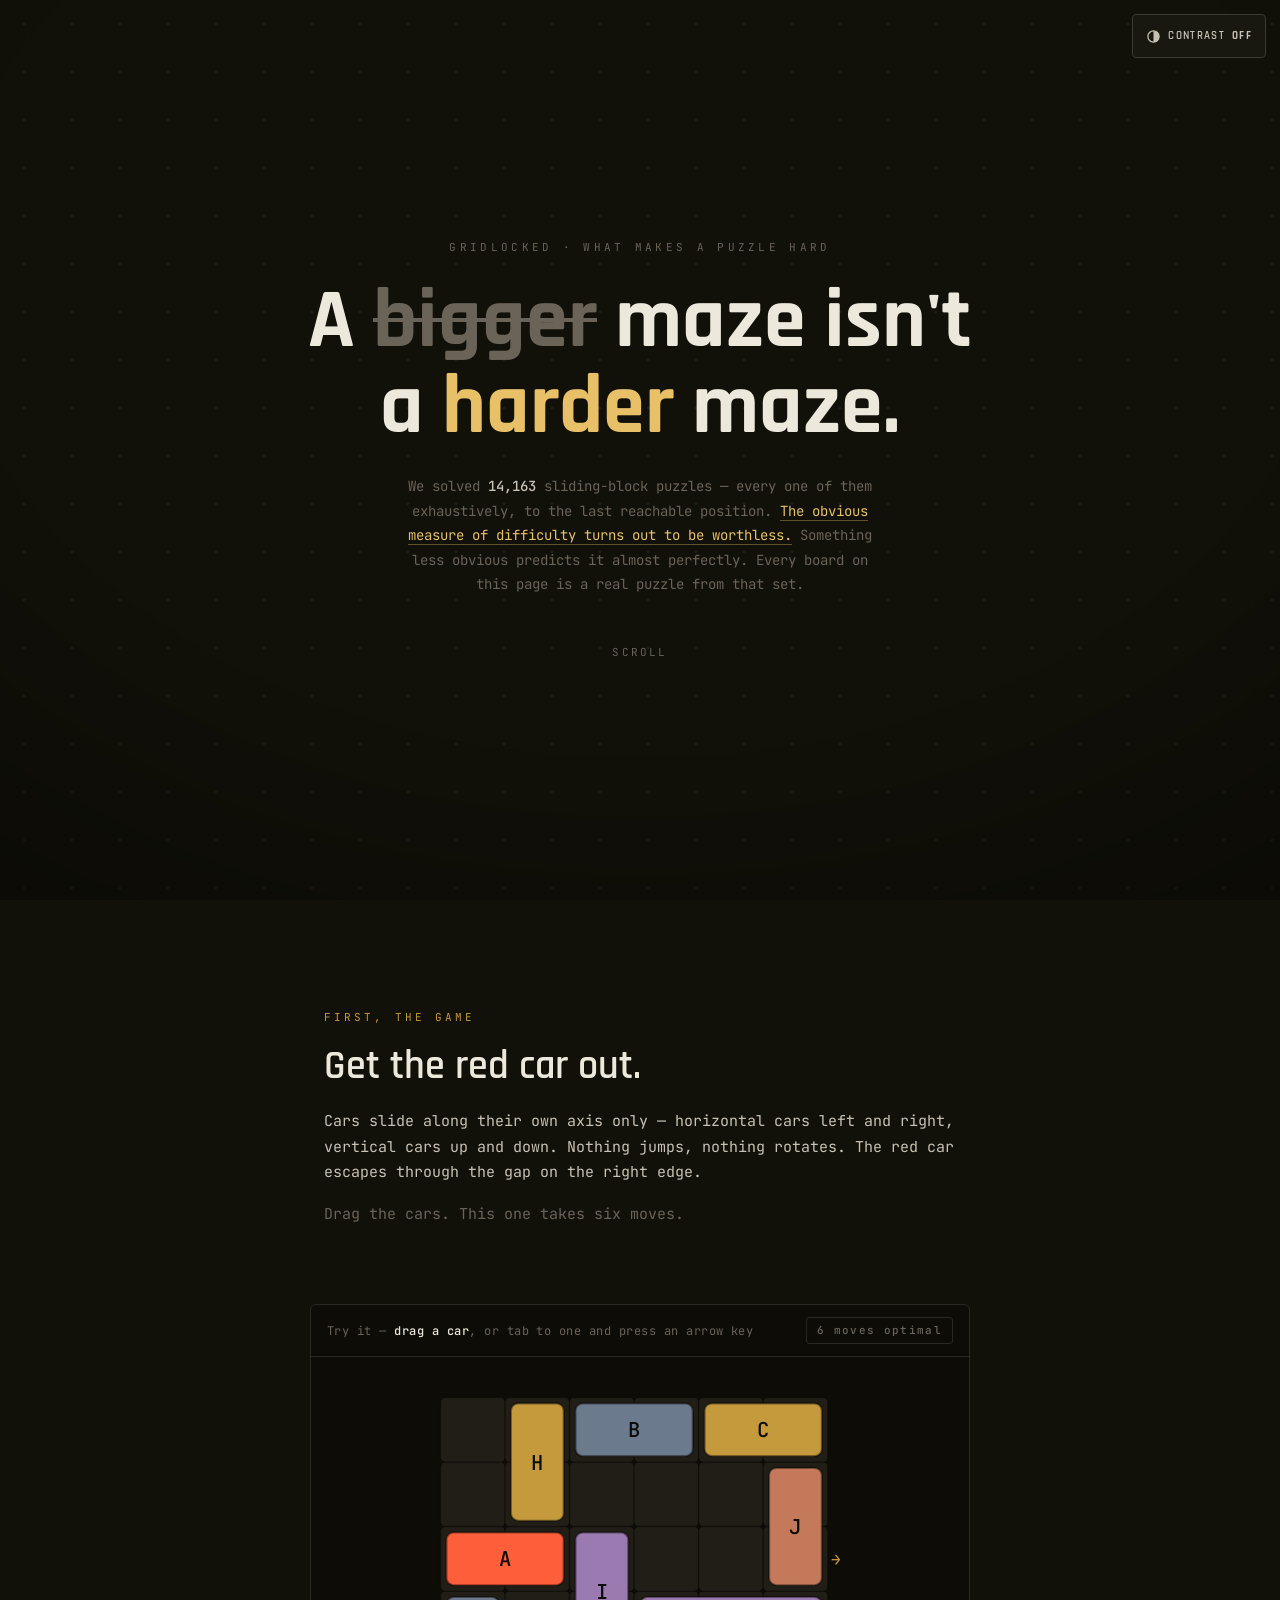
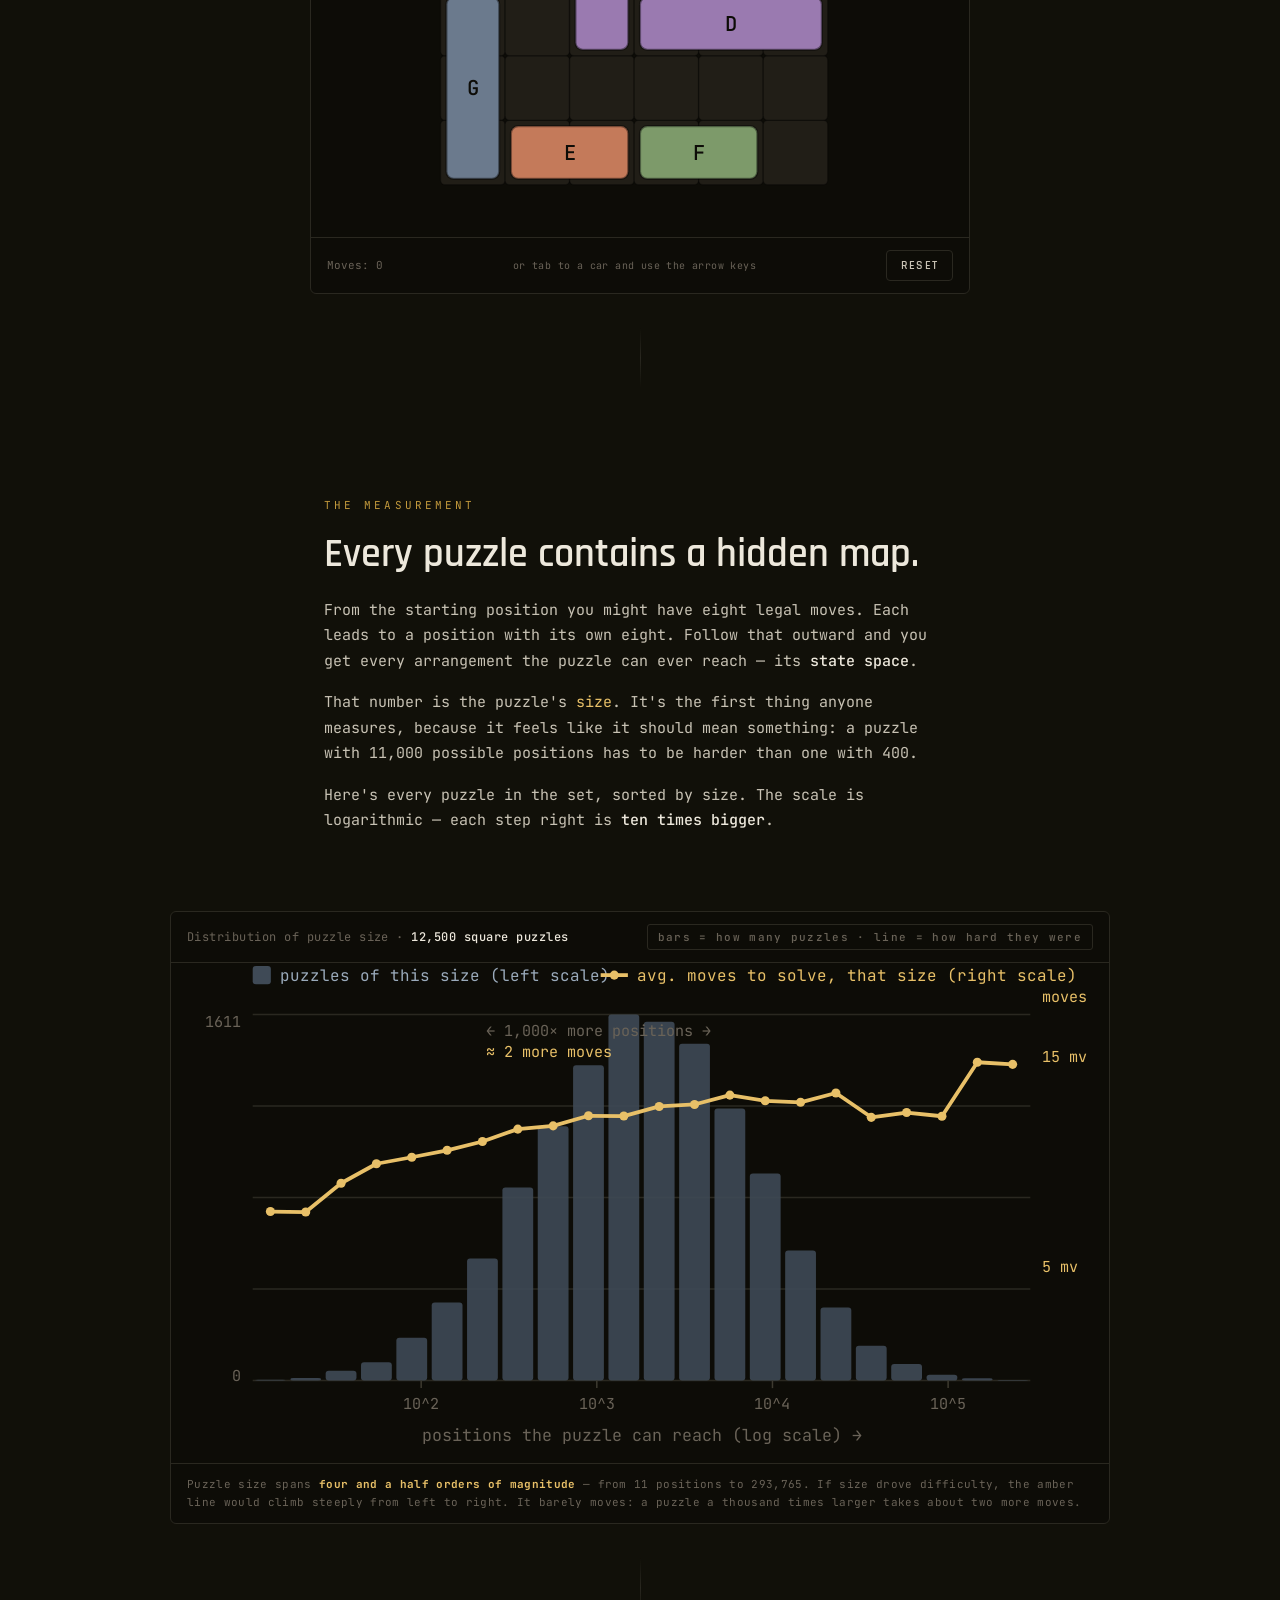
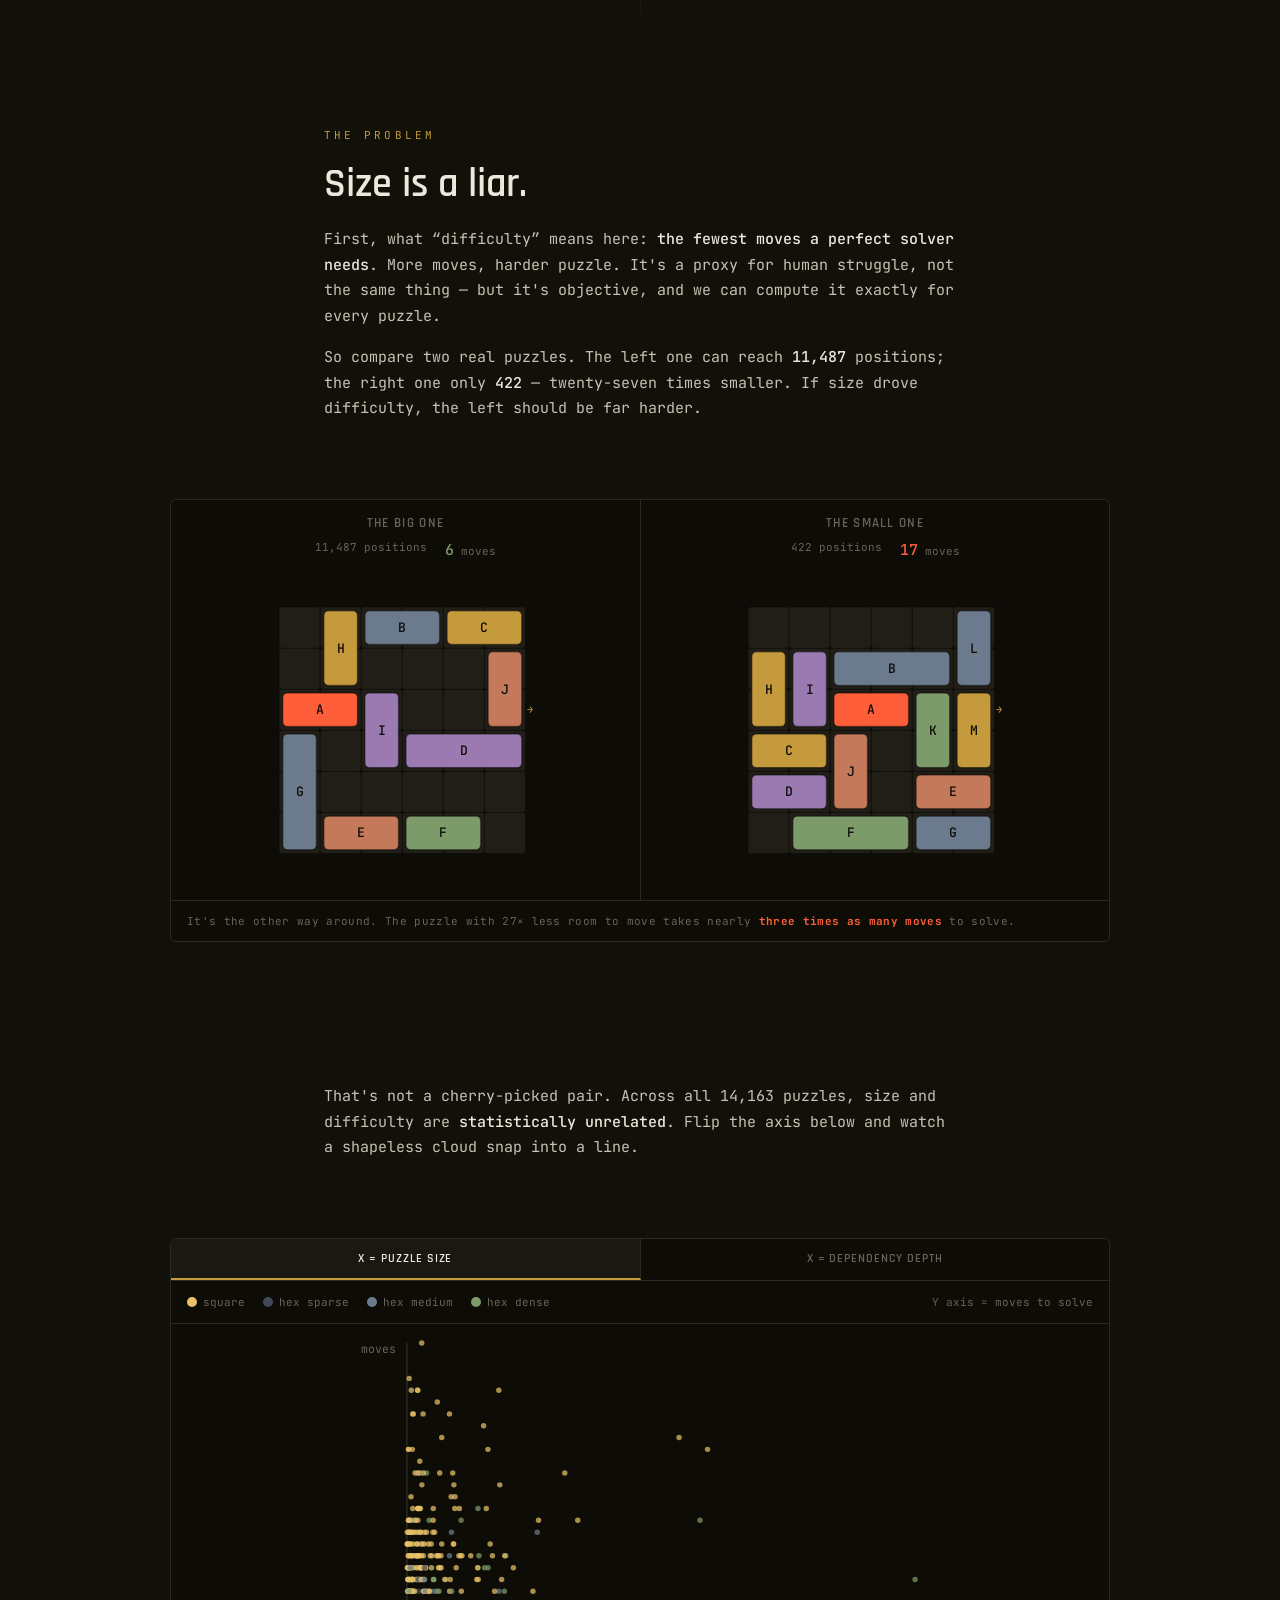
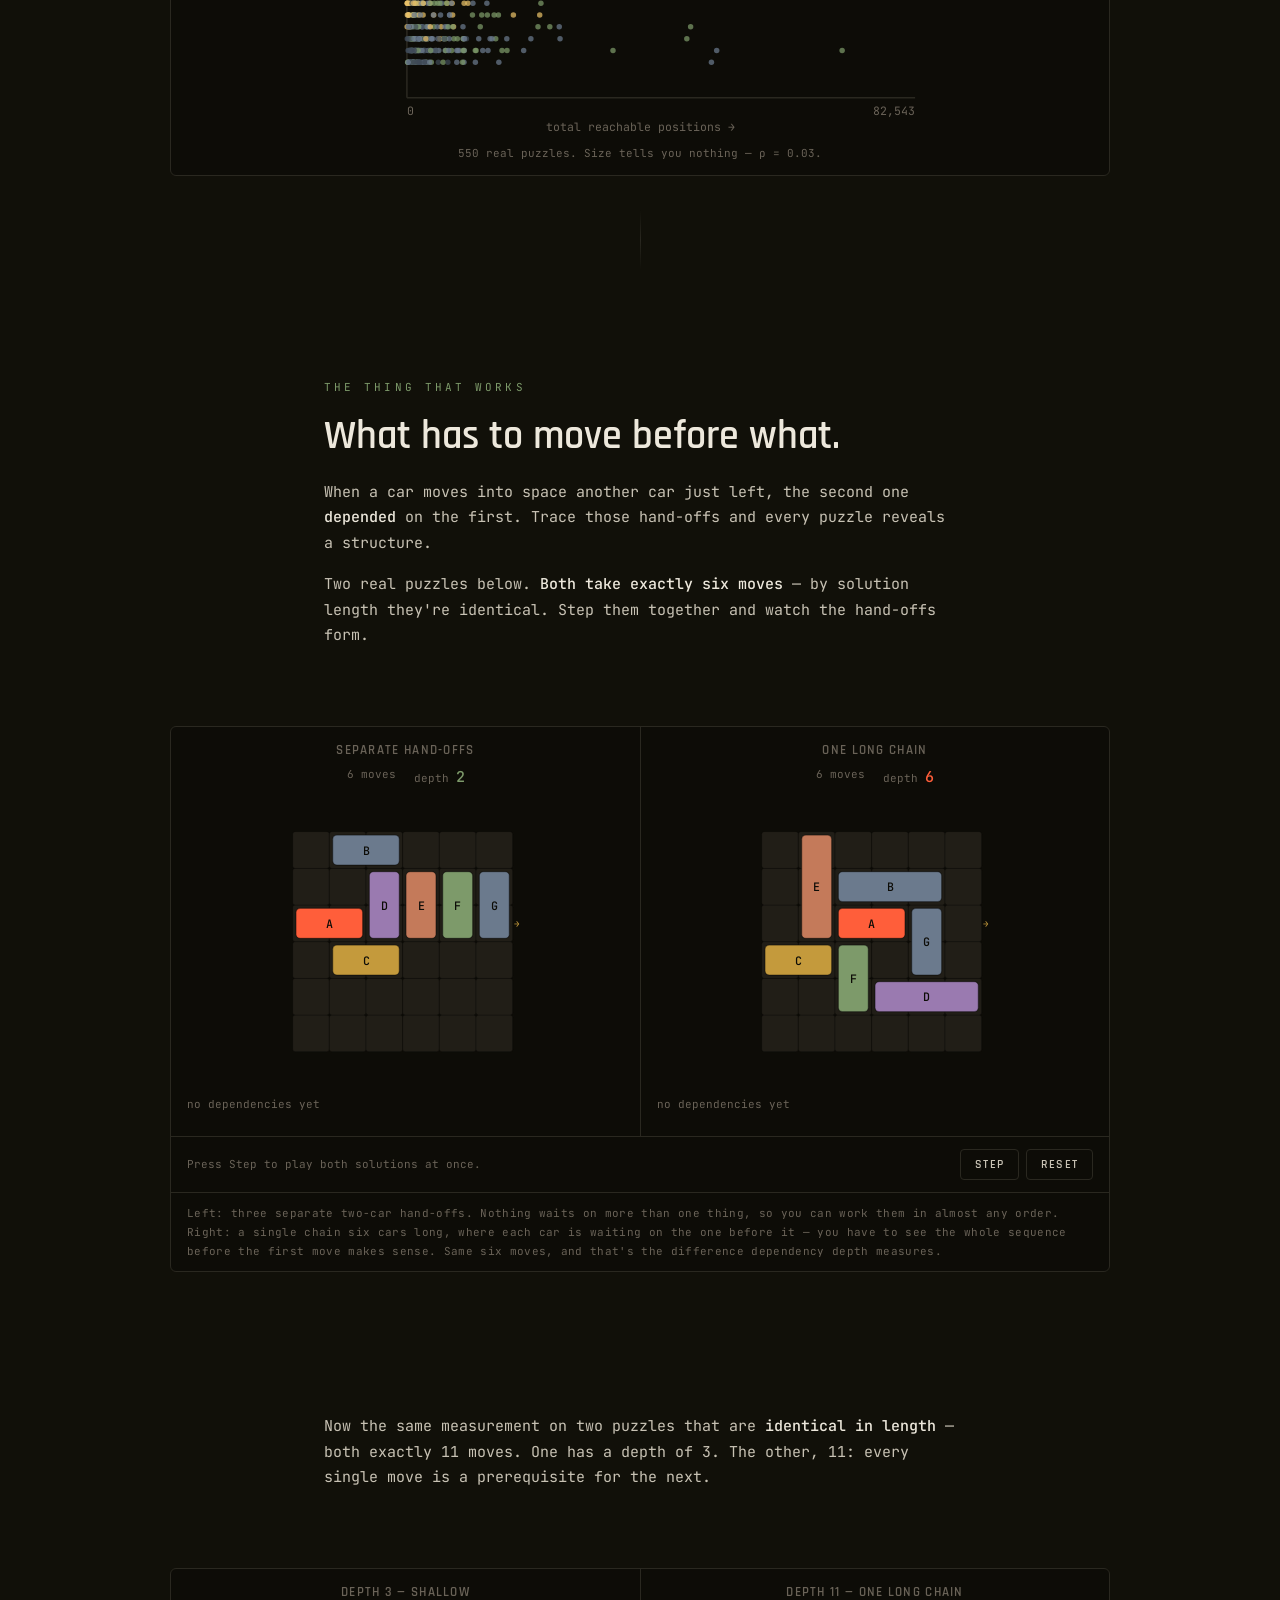
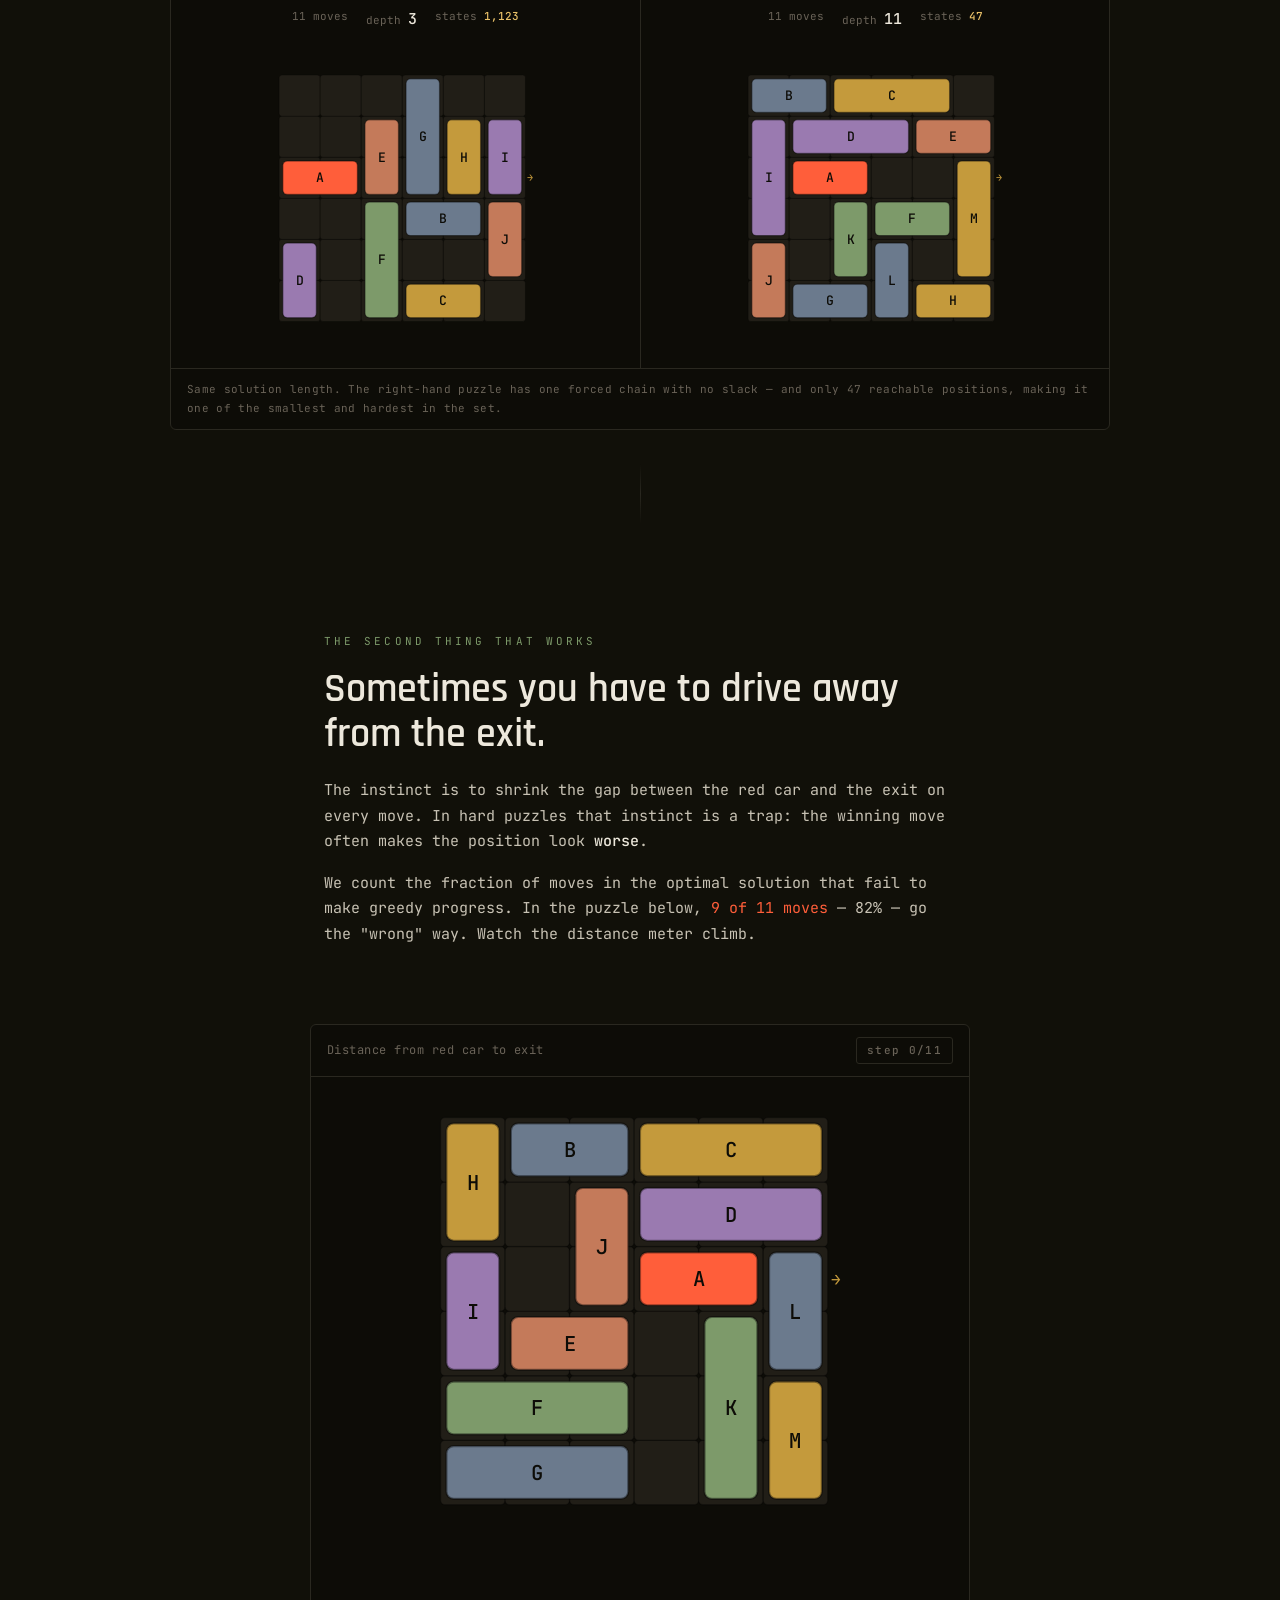
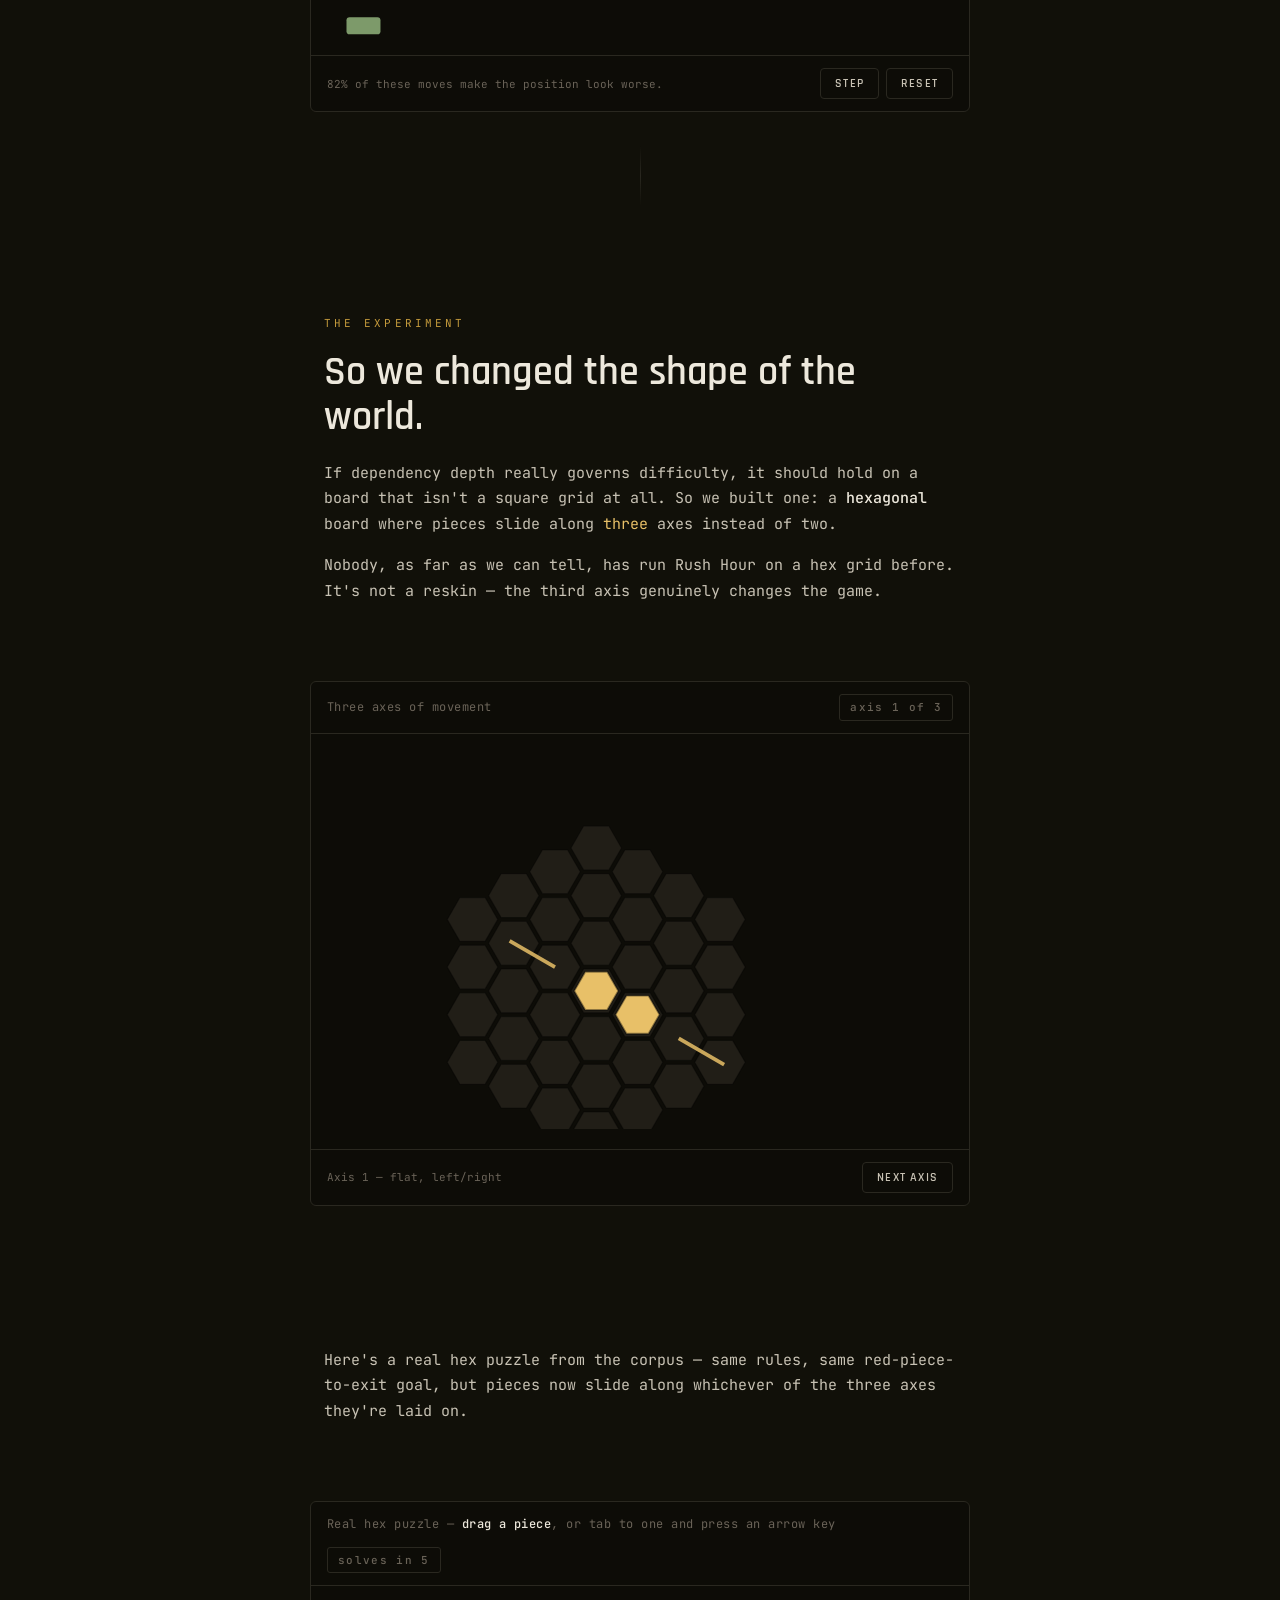
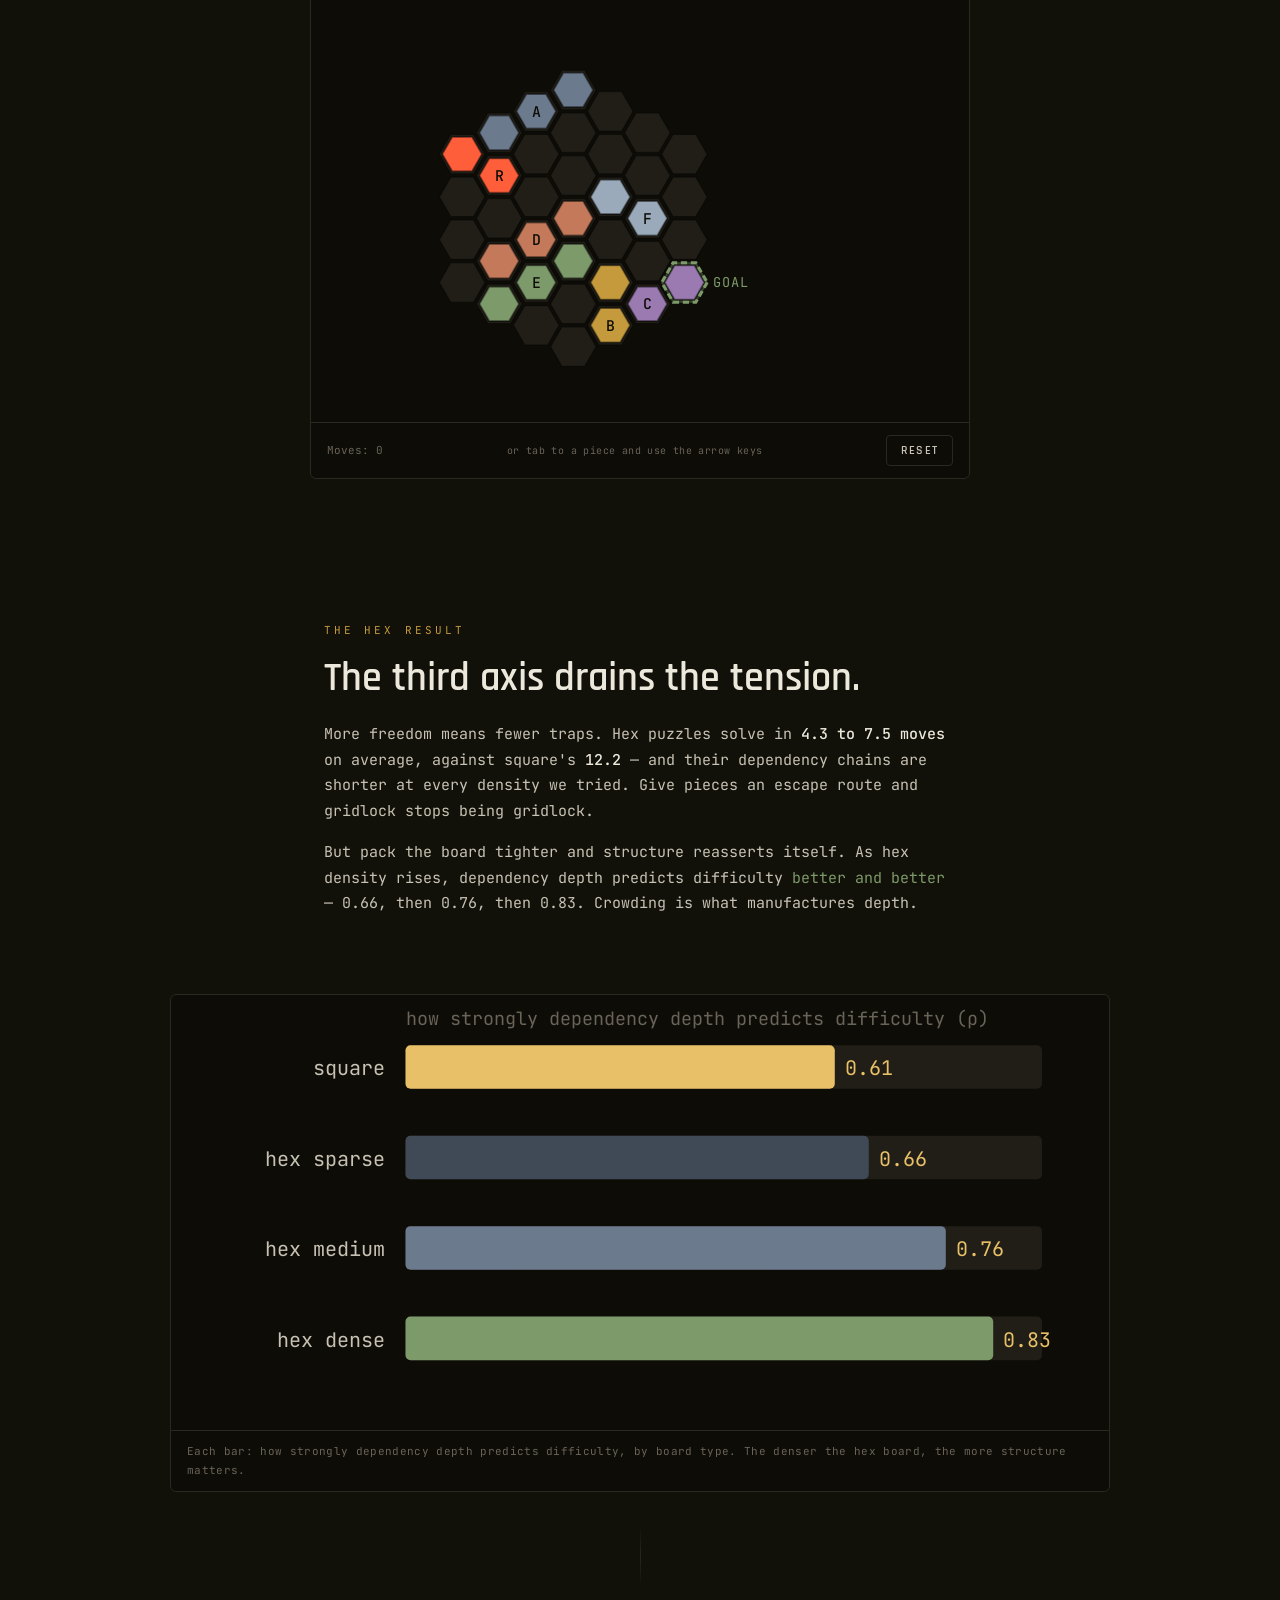
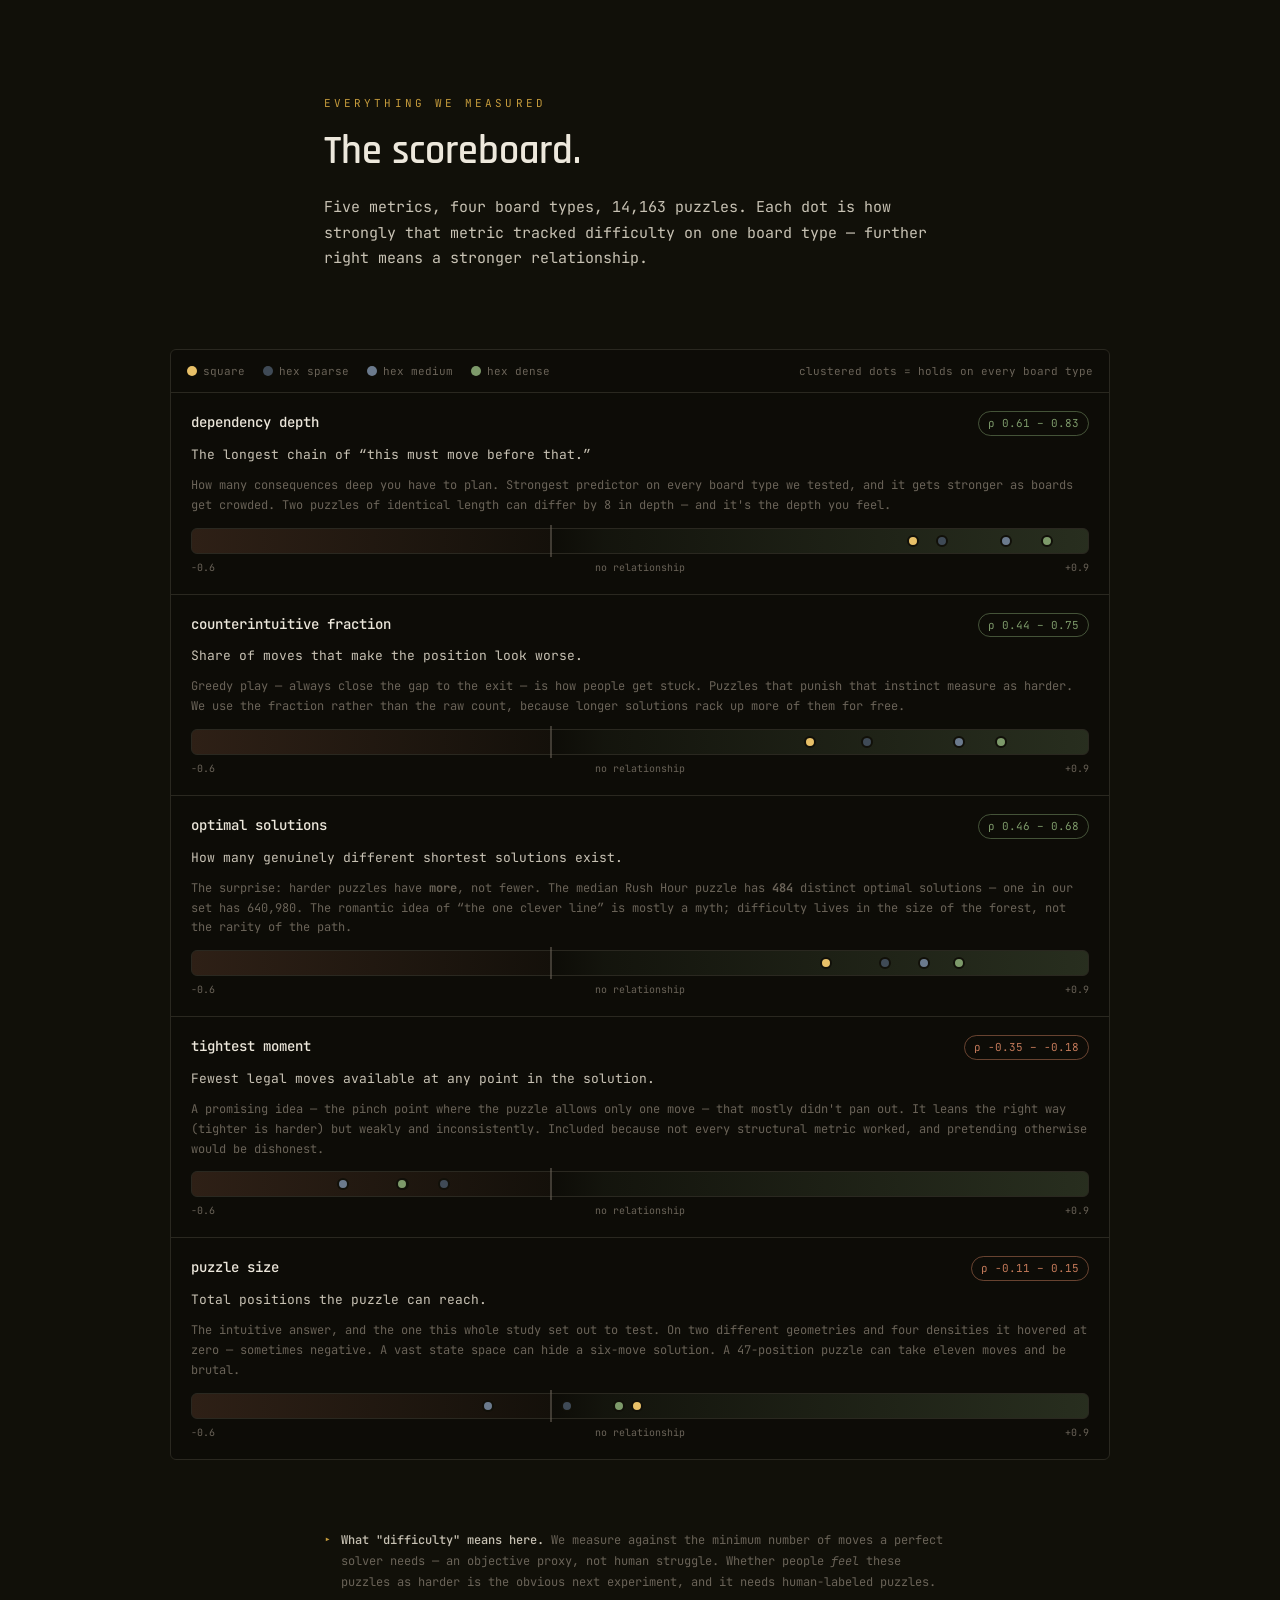
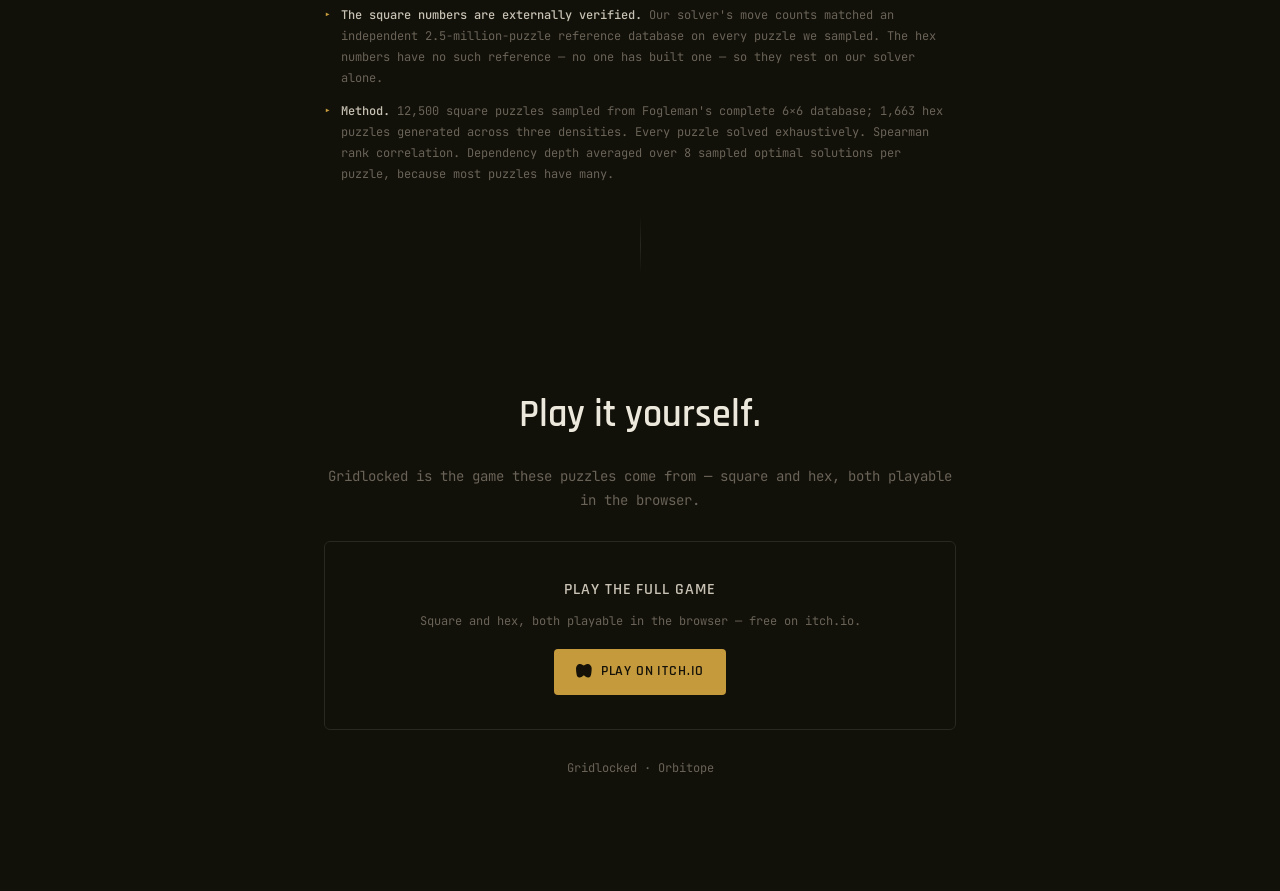
==== commit 39f2f69d: "Copy edit: normalize British spelling to American - "the other way round" -> "the other way around" " ====
--- a/docs/index.html
+++ b/docs/index.html
@@ -41,7 +41,6 @@
     --fig-bg:#0d0c07; --slate:#3f4a56; --border-strong:#3d3a30; --exit-fill:#2a3320;
     --font-display:'Rajdhani',sans-serif; --font-mono:'JetBrains Mono',monospace;
     --stroke-floor:0px;      /* raised in accessibility mode; see [data-a11y] */
-    --mark-opacity:initial;
   }
 
   /* ── Accessibility mode ────────────────────────────────────────────────
@@ -87,7 +86,6 @@
     --border-strong:#837D6B;
     --exit-fill:#3B4A26;
     --stroke-floor:2px;
-    --mark-opacity:1;
   }
   /* A blanket `stroke-width:2px` would also *thin* the strokes that are
      deliberately heavy (the 2.5 trend line, the 3px hex path). CSS can't take
@@ -102,10 +100,12 @@
   html[data-a11y] .bsvg [stroke-width="1.5"]{stroke-width:var(--stroke-floor)}
   html[data-a11y] .car rect,
   html[data-a11y] .hexp{stroke-width:var(--stroke-floor)}
-  /* Decorative transparency halves effective contrast — a .72-opacity mark
-     at 4.47:1 lands at 2.84:1, below the 3:1 floor for a graphic. */
-  html[data-a11y] .fig svg [opacity],
-  html[data-a11y] .bsvg [opacity]{opacity:var(--mark-opacity)}
+  /* An earlier version forced every [opacity] mark to 1 here. That was wrong:
+     opacity in these figures does two real jobs — encoding magnitude (a wheel
+     fill at .05 + .18x load) and layering washes under content (a percentile
+     band at .10). Forcing it opaque destroyed the first and turned the second
+     into a block that swallowed the figure. Faintness is fixed per mark, at
+     the point of drawing, not with a blanket rule. */
   html[data-a11y] .car.dim rect{opacity:.55}
   html[data-a11y] .cellr,
   html[data-a11y] .hexc{stroke:var(--border-strong);stroke-opacity:1;stroke-width:1px}
@@ -374,7 +374,7 @@
       <svg class="bsvg" id="b_small" role="img" aria-describedby="cap-2" aria-label="The small puzzle: 422 reachable positions, solved in 17 moves." viewBox="0 0 300 300" style="max-width:280px"></svg>
     </div>
   </div>
-  <figcaption class="cap" id="cap-2">It's the other way round. The puzzle with 27× less room to move takes nearly <b style="color:var(--coral)">three times as many moves</b> to solve.</figcaption>
+  <figcaption class="cap" id="cap-2">It's the other way around. The puzzle with 27× less room to move takes nearly <b style="color:var(--coral)">three times as many moves</b> to solve.</figcaption>
 </figure>
 
 <section class="beat">
@@ -564,7 +564,7 @@
 </figure>
 
 <div class="caveats">
-  <div class="c"><span><b>What "difficulty" means here.</b> We measure against the minimum number of moves a perfect solver needs — an objective proxy, not human struggle. Whether people <em>feel</em> these puzzles as harder is the obvious next experiment, and it needs human-labelled puzzles.</span></div>
+  <div class="c"><span><b>What "difficulty" means here.</b> We measure against the minimum number of moves a perfect solver needs — an objective proxy, not human struggle. Whether people <em>feel</em> these puzzles as harder is the obvious next experiment, and it needs human-labeled puzzles.</span></div>
   <div class="c"><span><b>The square numbers are externally verified.</b> Our solver's move counts matched an independent 2.5-million-puzzle reference database on every puzzle we sampled. The hex numbers have no such reference — no one has built one — so they rest on our solver alone.</span></div>
   <div class="c"><span><b>Method.</b> 12,500 square puzzles sampled from Fogleman's complete 6×6 database; 1,663 hex puzzles generated across three densities. Every puzzle solved exhaustively. Spearman rank correlation. Dependency depth averaged over 8 sampled optimal solutions per puzzle, because most puzzles have many.</span></div>
 </div>
@@ -602,12 +602,11 @@
     // that only use token colours need nothing, the CSS already moved them.
     document.dispatchEvent(new CustomEvent('a11ychange',{detail:{on:on}}));
   }
-  // No media query reports colour blindness, so prefers-contrast is only a
-  // hint — it catches readers who already told the OS, and an explicit choice
-  // always wins over it.
+  // Contrast is off by default: only an explicit, stored choice turns it on.
+  // The choice is shared across the site because every article sits on the one
+  // origin. prefers-contrast is deliberately not auto-honoured here.
   var pref=stored();
-  var auto=window.matchMedia&&window.matchMedia('(prefers-contrast: more)').matches;
-  apply(pref?pref==='on':!!auto,false);
+  apply(pref==='on',false);
   if(btn) btn.addEventListener('click',function(){ apply(!root.hasAttribute('data-a11y'),true); });
 })();
 </script>
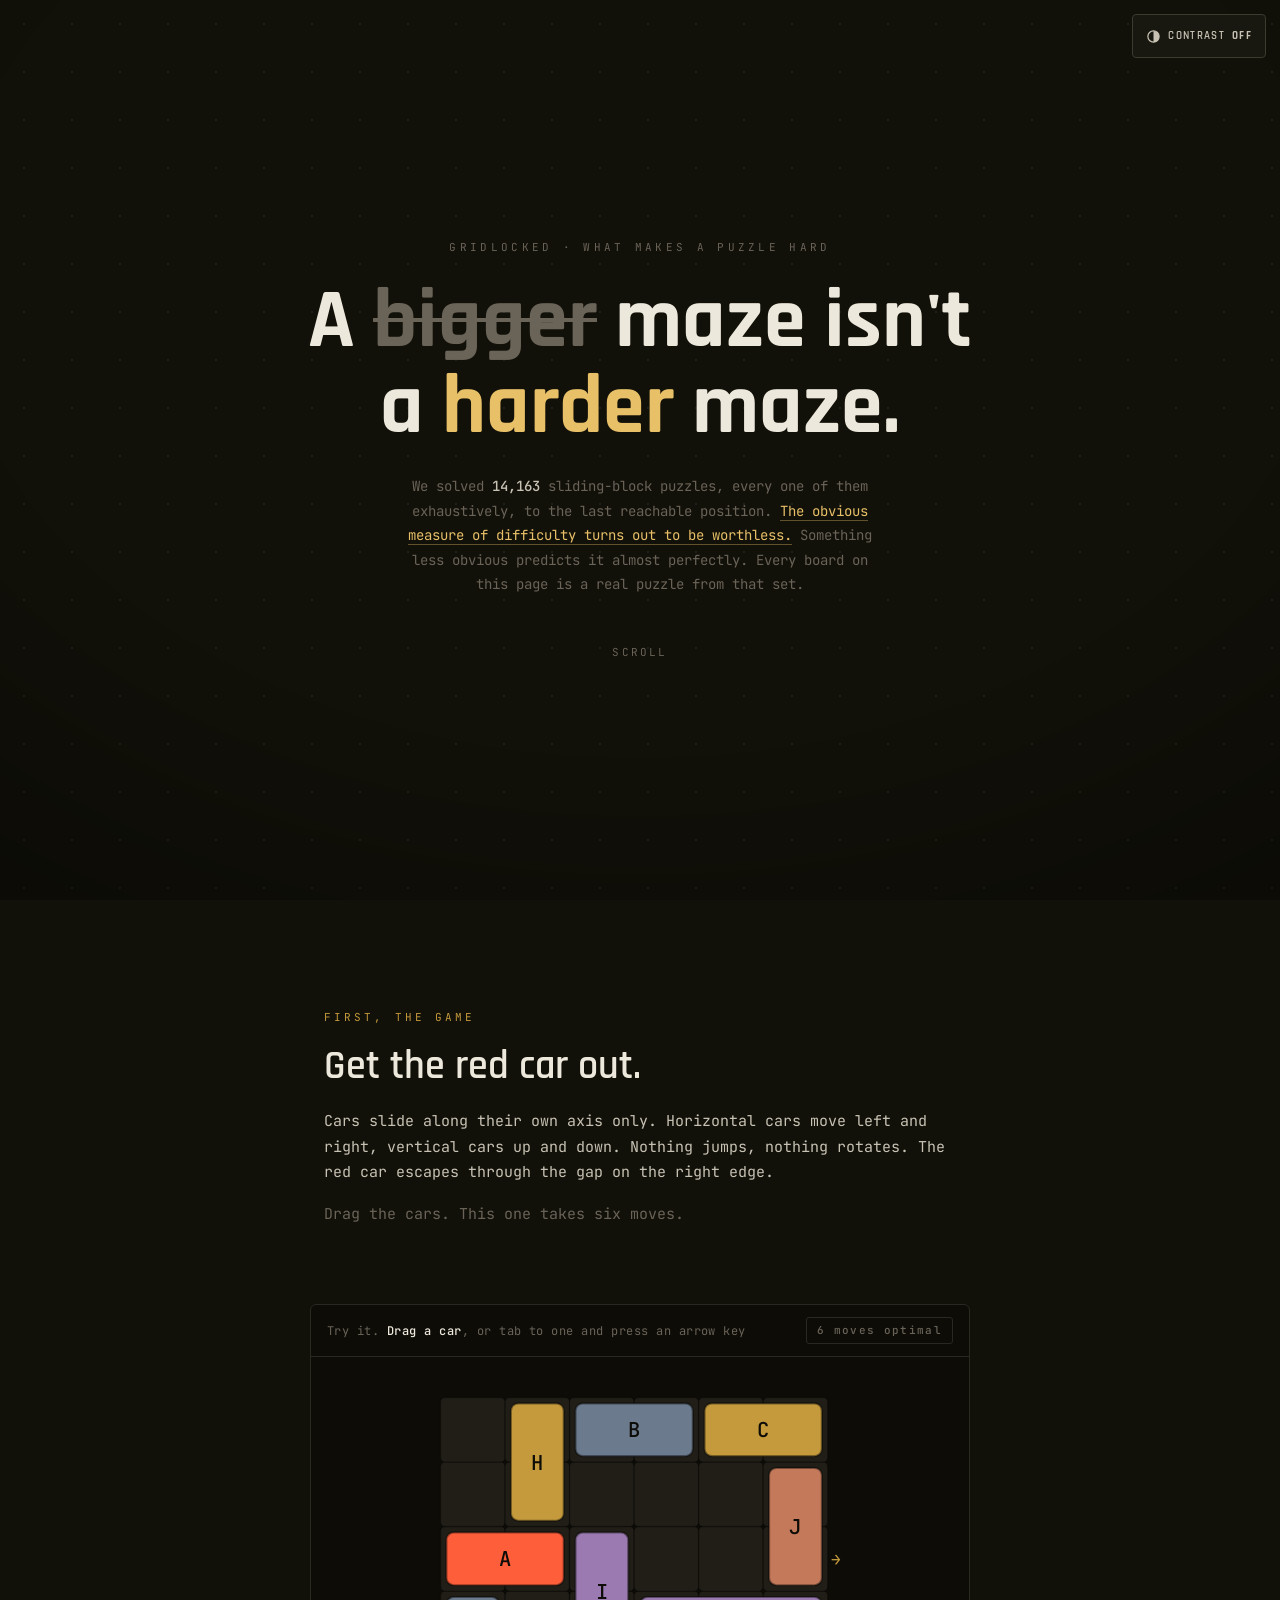
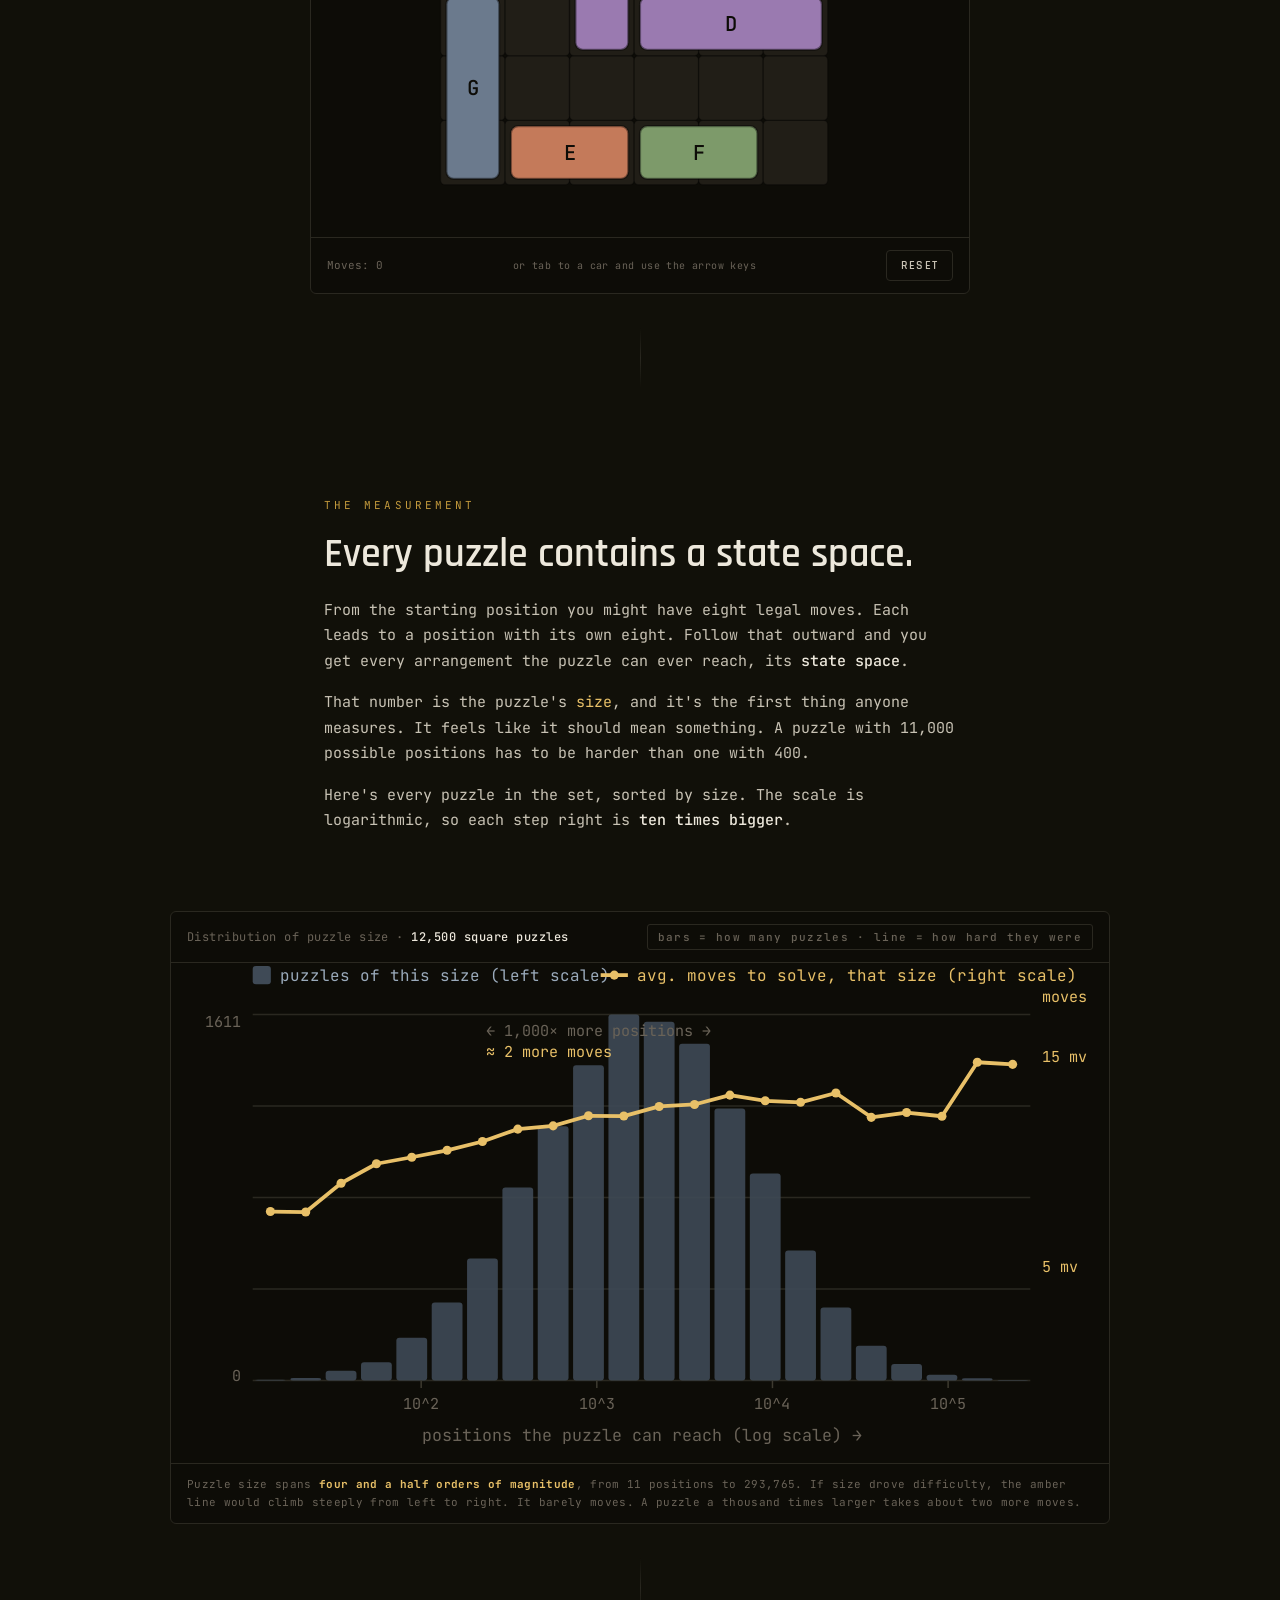
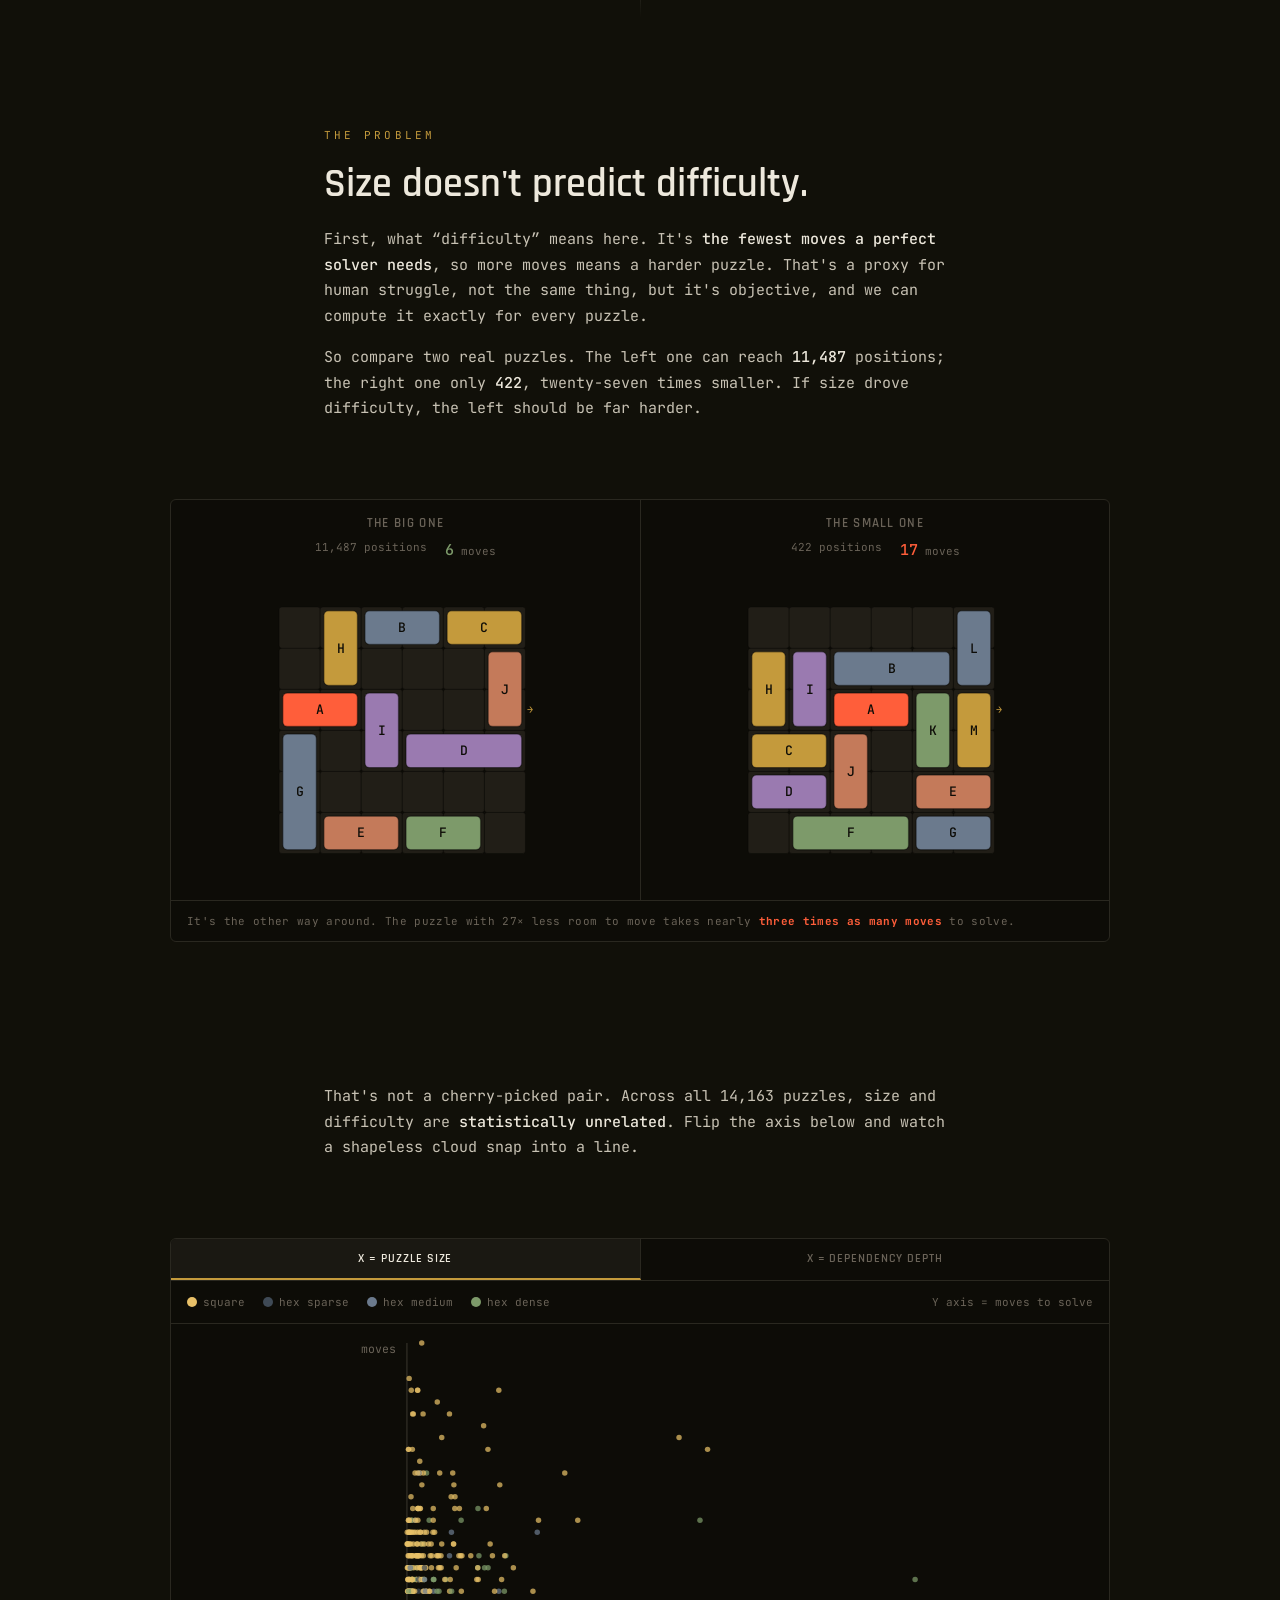
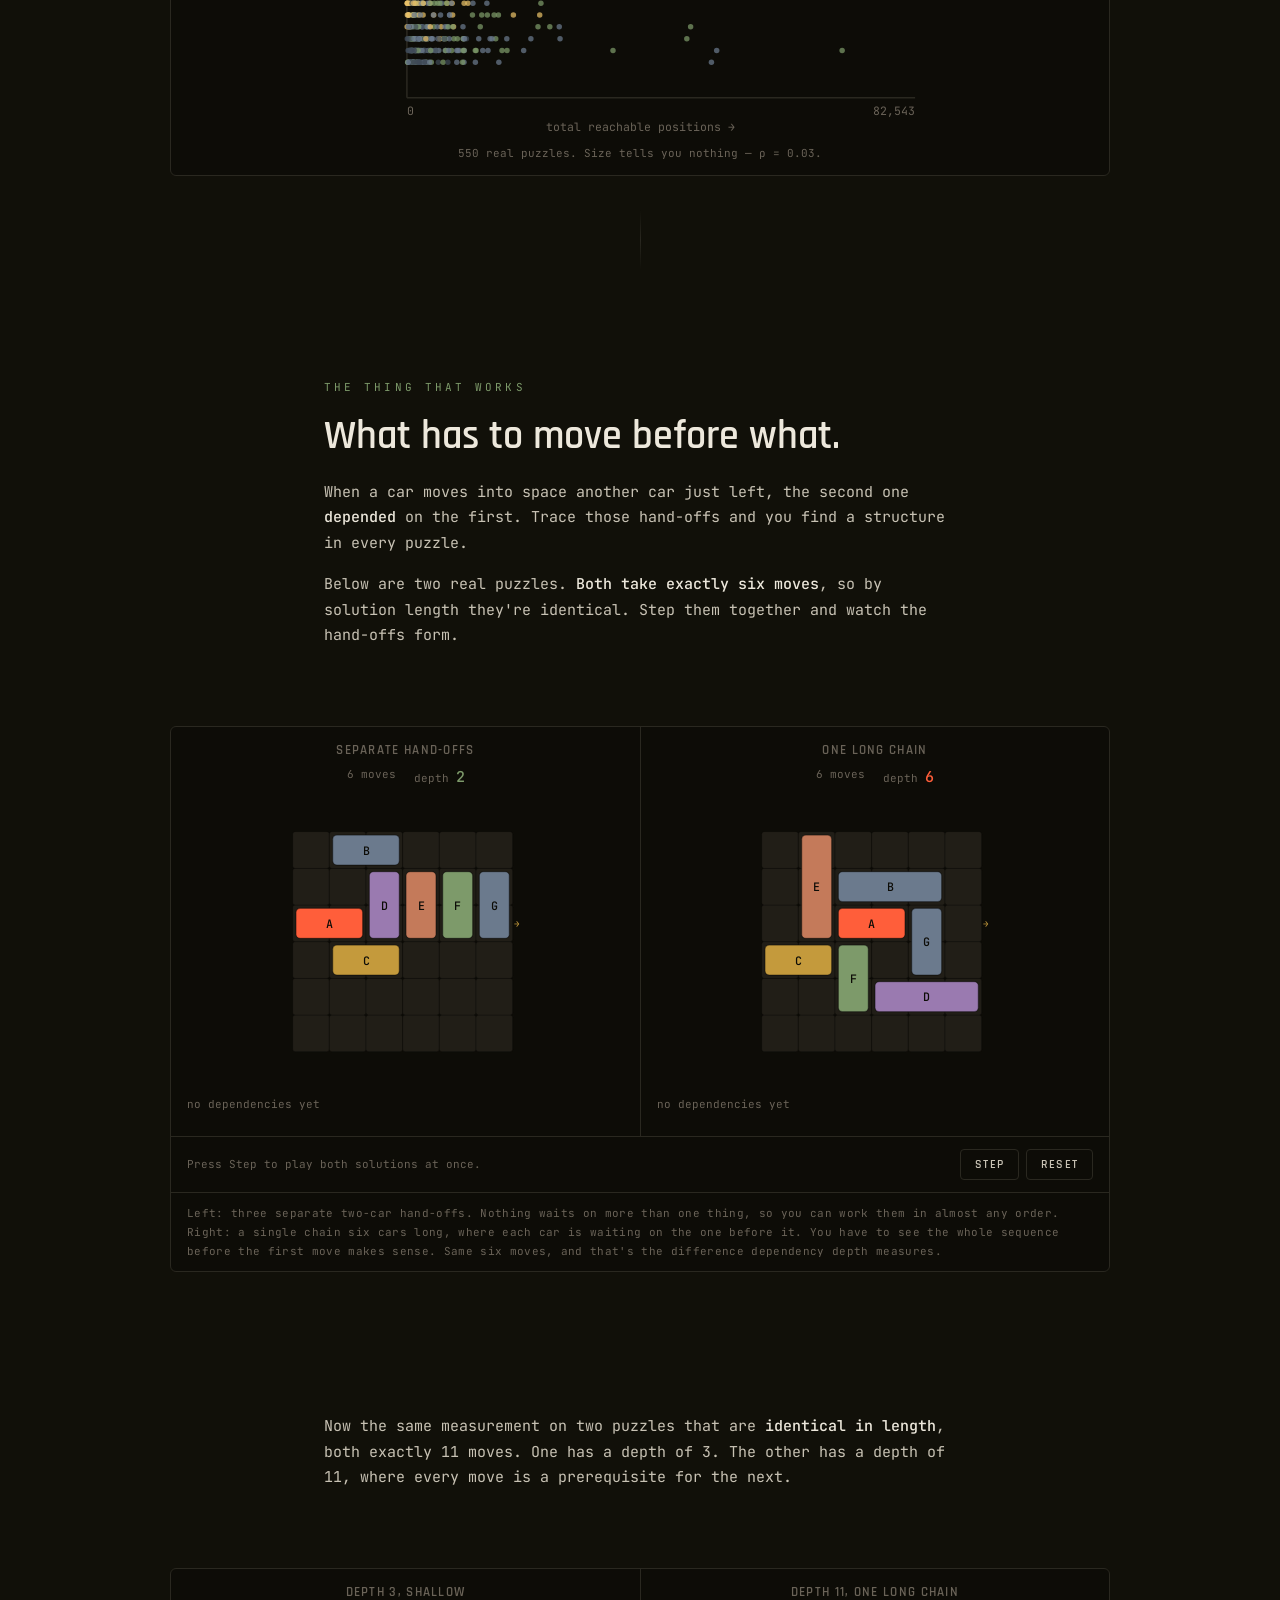
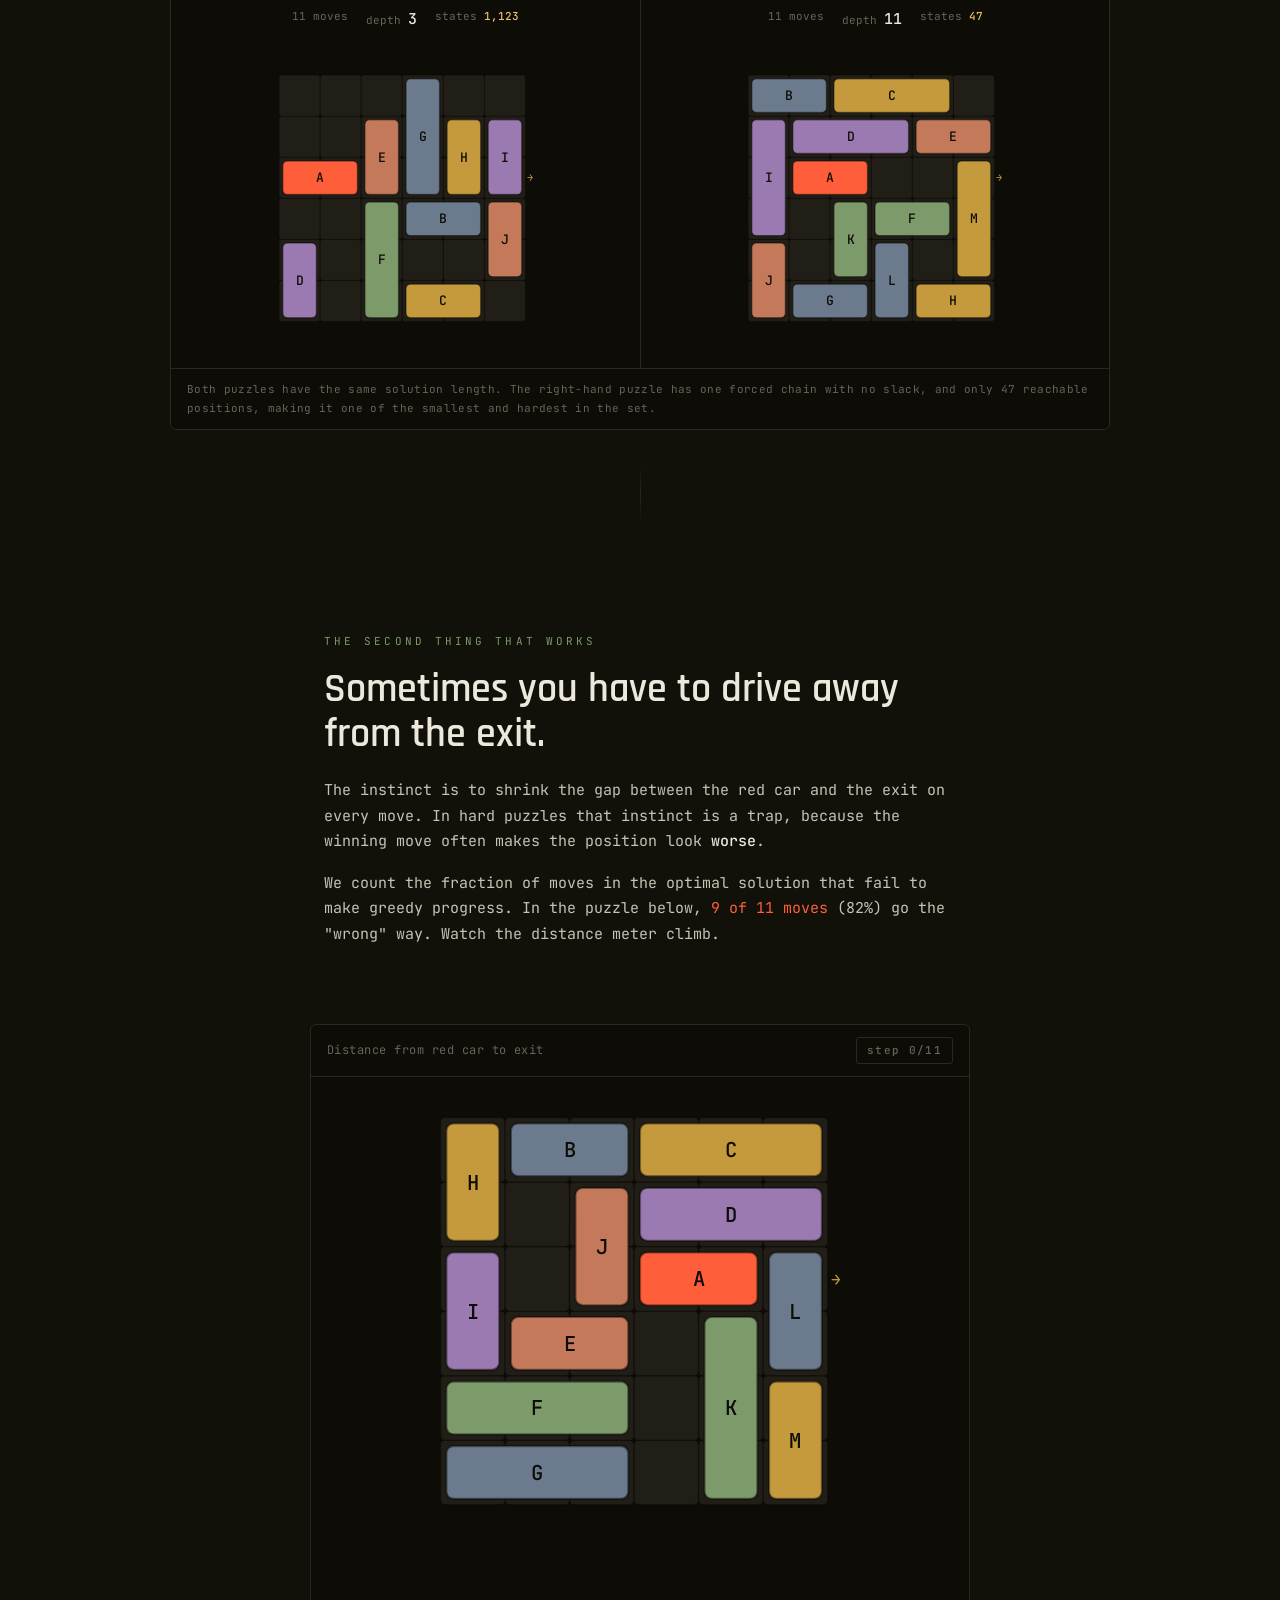
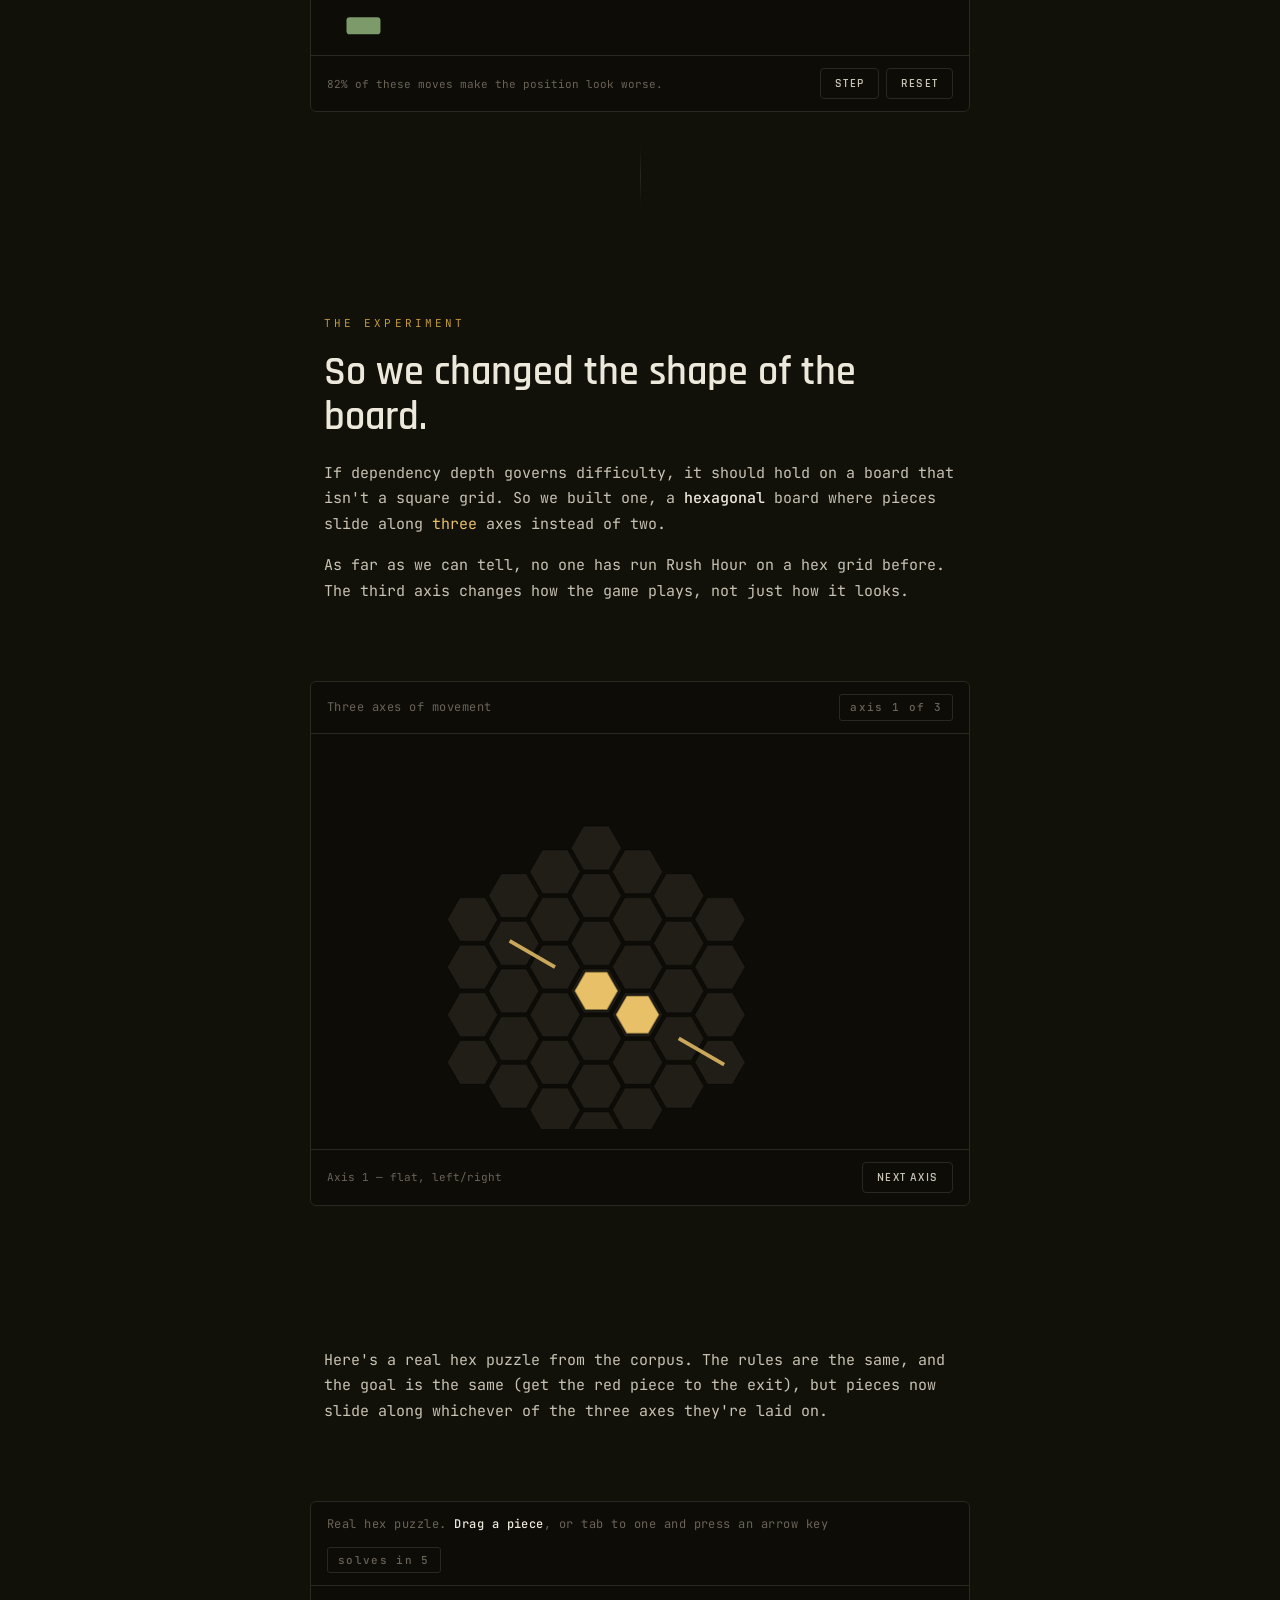
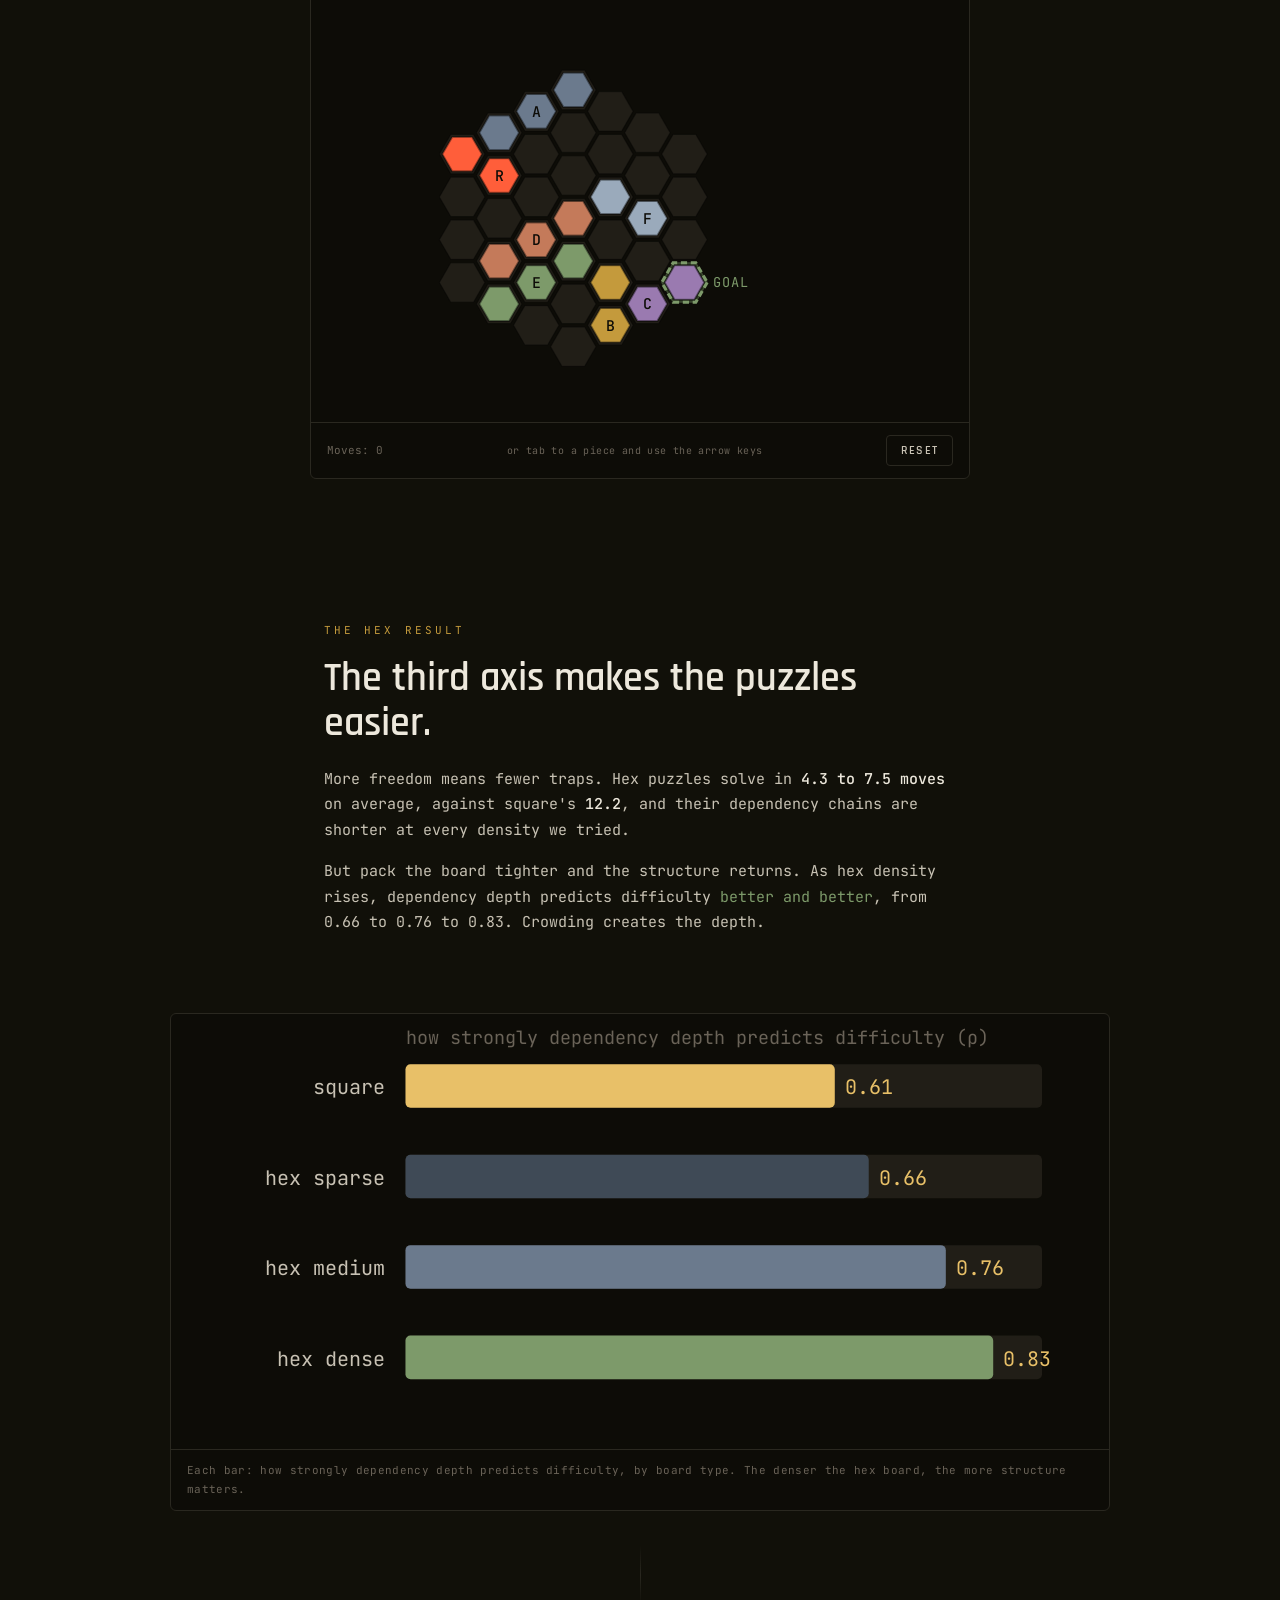
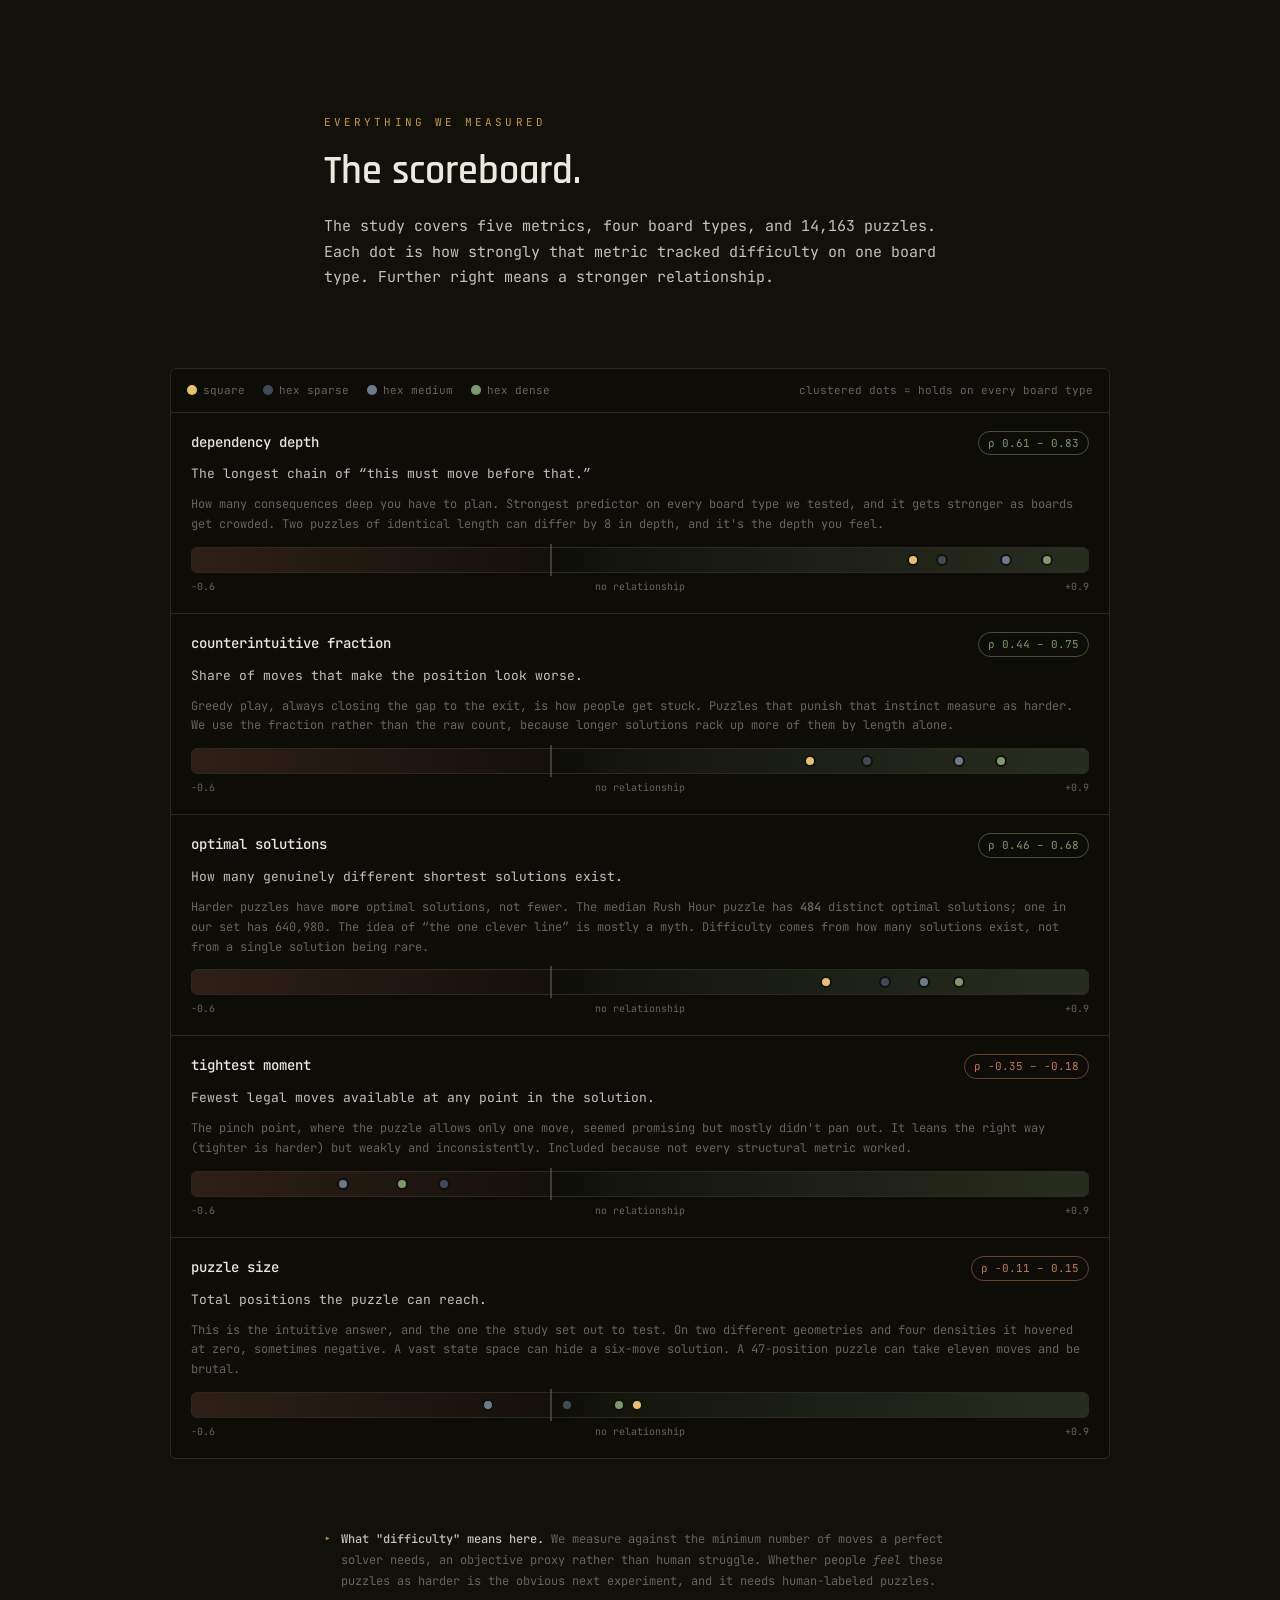
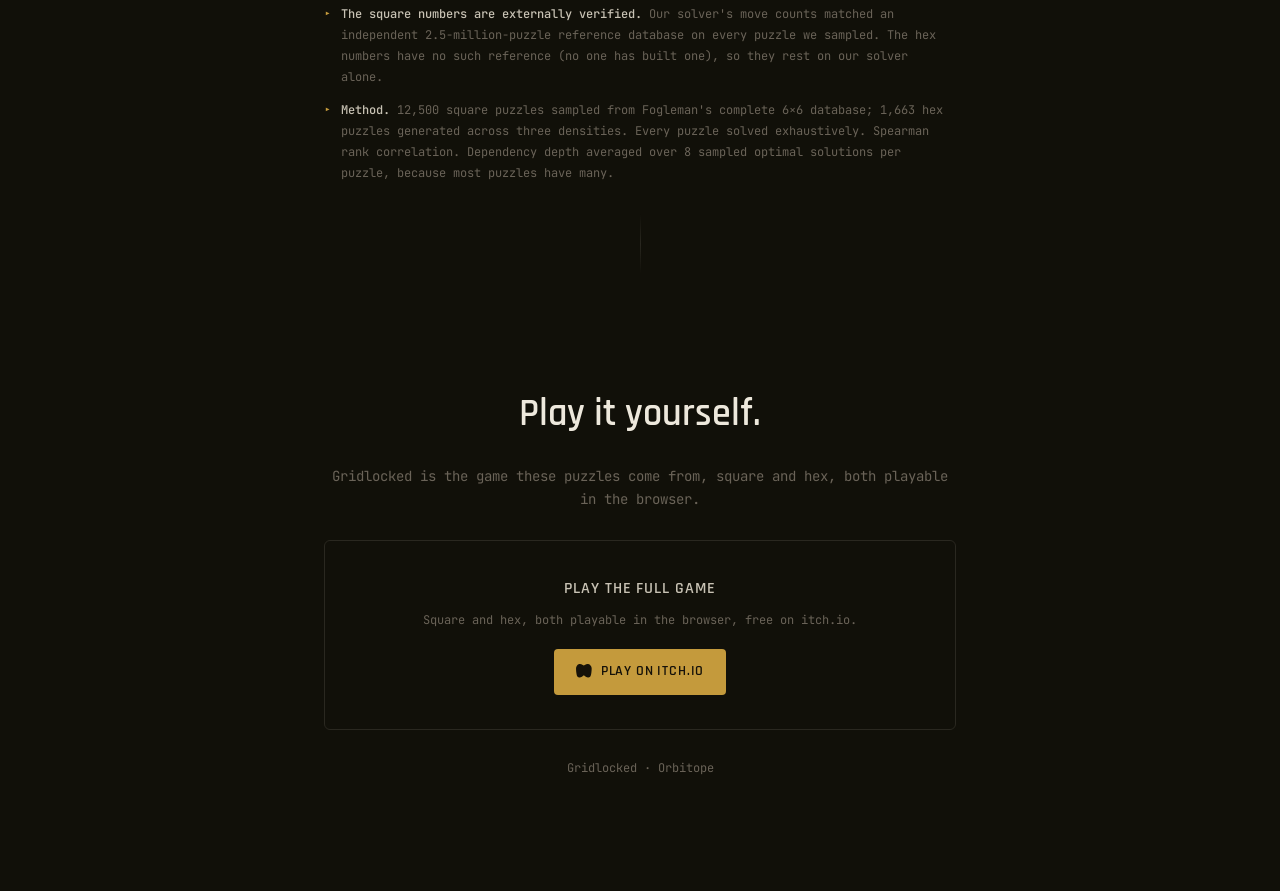
==== commit bc772991: "Slop pass: cut cadence, metaphor, filler from prose De-slop the article prose only (HTML/CSS/JS/figu" ====
--- a/docs/index.html
+++ b/docs/index.html
@@ -314,7 +314,7 @@
 <header class="hero">
   <div class="kicker">Gridlocked · what makes a puzzle hard</div>
   <h1>A <span class="strike">bigger</span> maze isn't a <span class="accent">harder</span> maze.</h1>
-  <p class="sub">We solved <b>14,163</b> sliding-block puzzles — every one of them exhaustively, to the last reachable position. <a class="xref" href="https://orbitope.com/hextruchet/">The obvious measure of difficulty turns out to be worthless.</a> Something less obvious predicts it almost perfectly. Every board on this page is a real puzzle from that set.</p>
+  <p class="sub">We solved <b>14,163</b> sliding-block puzzles, every one of them exhaustively, to the last reachable position. <a class="xref" href="https://orbitope.com/hextruchet/">The obvious measure of difficulty turns out to be worthless.</a> Something less obvious predicts it almost perfectly. Every board on this page is a real puzzle from that set.</p>
   <div class="scroll-cue">scroll</div>
 </header>
 
@@ -322,12 +322,12 @@
 <section class="beat">
   <div class="eyebrow">First, the game</div>
   <h2>Get the red car out.</h2>
-  <p>Cars slide along their own axis only — horizontal cars left and right, vertical cars up and down. Nothing jumps, nothing rotates. The red car escapes through the gap on the right edge.</p>
+  <p>Cars slide along their own axis only. Horizontal cars move left and right, vertical cars up and down. Nothing jumps, nothing rotates. The red car escapes through the gap on the right edge.</p>
   <p><span class="dim">Drag the cars. This one takes six moves.</span></p>
 </section>
 
 <figure class="fig narrow reveal">
-  <div class="wdg-head"><span>Try it — <b>drag a car</b>, or tab to one and press an arrow key</span><span class="tag idle" id="t_play">6 moves optimal</span></div>
+  <div class="wdg-head"><span>Try it. <b>Drag a car</b>, or tab to one and press an arrow key</span><span class="tag idle" id="t_play">6 moves optimal</span></div>
   <svg class="bsvg" id="b_play" role="img" aria-label="Interactive sliding-block puzzle. Drag a car; the red car escapes right. Solvable in six moves." viewBox="0 0 300 300"></svg>
   <div class="wdg-foot"><span id="f_play">Moves: 0</span><span class="kbd-hint">or tab to a car and use the arrow keys</span><button class="btn" id="r_play">Reset</button></div>
   <p id="play_live" class="sr-only" role="status" aria-live="polite"></p>
@@ -338,17 +338,17 @@
 <!-- 2. WHAT IS GRAPH SIZE -->
 <section class="beat">
   <div class="eyebrow">The measurement</div>
-  <h2>Every puzzle contains a hidden map.</h2>
-  <p>From the starting position you might have eight legal moves. Each leads to a position with its own eight. Follow that outward and you get every arrangement the puzzle can ever reach — its <b>state space</b>.</p>
-  <p>That number is the puzzle's <span class="amber">size</span>. It's the first thing anyone measures, because it feels like it should mean something: a puzzle with 11,000 possible positions has to be harder than one with 400.</p>
-  <p>Here's every puzzle in the set, sorted by size. The scale is logarithmic — each step right is <b>ten times bigger</b>.</p>
+  <h2>Every puzzle contains a state space.</h2>
+  <p>From the starting position you might have eight legal moves. Each leads to a position with its own eight. Follow that outward and you get every arrangement the puzzle can ever reach, its <b>state space</b>.</p>
+  <p>That number is the puzzle's <span class="amber">size</span>, and it's the first thing anyone measures. It feels like it should mean something. A puzzle with 11,000 possible positions has to be harder than one with 400.</p>
+  <p>Here's every puzzle in the set, sorted by size. The scale is logarithmic, so each step right is <b>ten times bigger</b>.</p>
 </section>
 
 <figure class="fig reveal">
   <div class="wdg-head"><span>Distribution of puzzle size · <b>12,500 square puzzles</b></span>
     <span class="tag idle">bars = how many puzzles · line = how hard they were</span></div>
   <svg id="dist" role="img" aria-describedby="cap-1" aria-label="Histogram of 12,500 square puzzles by state-space size, with average moves to solve overlaid as a line." viewBox="0 0 620 330" style="width:100%;display:block"></svg>
-  <figcaption class="cap" id="cap-1">Puzzle size spans <b style="color:var(--amber-bright)">four and a half orders of magnitude</b> — from 11 positions to 293,765. If size drove difficulty, the amber line would climb steeply from left to right. It barely moves: a puzzle a thousand times larger takes about two more moves.</figcaption>
+  <figcaption class="cap" id="cap-1">Puzzle size spans <b style="color:var(--amber-bright)">four and a half orders of magnitude</b>, from 11 positions to 293,765. If size drove difficulty, the amber line would climb steeply from left to right. It barely moves. A puzzle a thousand times larger takes about two more moves.</figcaption>
 </figure>
 
 <div class="rule"></div>
@@ -356,9 +356,9 @@
 <!-- 3. THE LETDOWN -->
 <section class="beat">
   <div class="eyebrow">The problem</div>
-  <h2>Size is a liar.</h2>
-  <p>First, what “difficulty” means here: <b>the fewest moves a perfect solver needs</b>. More moves, harder puzzle. It's a proxy for human struggle, not the same thing — but it's objective, and we can compute it exactly for every puzzle.</p>
-  <p>So compare two real puzzles. The left one can reach <b>11,487</b> positions; the right one only <b>422</b> — twenty-seven times smaller. If size drove difficulty, the left should be far harder.</p>
+  <h2>Size doesn't predict difficulty.</h2>
+  <p>First, what “difficulty” means here. It's <b>the fewest moves a perfect solver needs</b>, so more moves means a harder puzzle. That's a proxy for human struggle, not the same thing, but it's objective, and we can compute it exactly for every puzzle.</p>
+  <p>So compare two real puzzles. The left one can reach <b>11,487</b> positions; the right one only <b>422</b>, twenty-seven times smaller. If size drove difficulty, the left should be far harder.</p>
 </section>
 
 <figure class="fig reveal">
@@ -403,8 +403,8 @@
 <section class="beat">
   <div class="eyebrow win">The thing that works</div>
   <h2>What has to move before what.</h2>
-  <p>When a car moves into space another car just left, the second one <b>depended</b> on the first. Trace those hand-offs and every puzzle reveals a structure.</p>
-  <p>Two real puzzles below. <b>Both take exactly six moves</b> — by solution length they're identical. Step them together and watch the hand-offs form.</p>
+  <p>When a car moves into space another car just left, the second one <b>depended</b> on the first. Trace those hand-offs and you find a structure in every puzzle.</p>
+  <p>Below are two real puzzles. <b>Both take exactly six moves</b>, so by solution length they're identical. Step them together and watch the hand-offs form.</p>
 </section>
 
 <figure class="fig reveal">
@@ -424,27 +424,27 @@
   </div>
   <div class="wdg-foot"><span id="dep_msg">Press Step to play both solutions at once.</span>
     <span><button class="btn" id="dep_step">Step</button> <button class="btn" id="dep_reset">Reset</button></span></div>
-  <figcaption class="cap" id="cap-3">Left: three separate two-car hand-offs. Nothing waits on more than one thing, so you can work them in almost any order. Right: a single chain six cars long, where each car is waiting on the one before it — you have to see the whole sequence before the first move makes sense. Same six moves, and that's the difference dependency depth measures.</figcaption>
+  <figcaption class="cap" id="cap-3">Left: three separate two-car hand-offs. Nothing waits on more than one thing, so you can work them in almost any order. Right: a single chain six cars long, where each car is waiting on the one before it. You have to see the whole sequence before the first move makes sense. Same six moves, and that's the difference dependency depth measures.</figcaption>
 </figure>
 
 <section class="beat">
-  <p>Now the same measurement on two puzzles that are <b>identical in length</b> — both exactly 11 moves. One has a depth of 3. The other, 11: every single move is a prerequisite for the next.</p>
+  <p>Now the same measurement on two puzzles that are <b>identical in length</b>, both exactly 11 moves. One has a depth of 3. The other has a depth of 11, where every move is a prerequisite for the next.</p>
 </section>
 
 <figure class="fig reveal">
   <div class="two">
     <div>
-      <h4>Depth 3 — shallow</h4>
+      <h4>Depth 3, shallow</h4>
       <div class="stats"><span>11 moves</span><span>depth <b class="big">3</b></span><span>states <b>1,123</b></span></div>
       <svg class="bsvg" id="b_shal" role="img" aria-describedby="cap-4" aria-label="Shallow puzzle: 11 moves, dependency depth 3, 1,123 reachable states." viewBox="0 0 300 300" style="max-width:280px"></svg>
     </div>
     <div>
-      <h4>Depth 11 — one long chain</h4>
+      <h4>Depth 11, one long chain</h4>
       <div class="stats"><span>11 moves</span><span>depth <b class="big">11</b></span><span>states <b>47</b></span></div>
       <svg class="bsvg" id="b_deep" role="img" aria-describedby="cap-4" aria-label="Deep puzzle: 11 moves, dependency depth 11, only 47 reachable states." viewBox="0 0 300 300" style="max-width:280px"></svg>
     </div>
   </div>
-  <figcaption class="cap" id="cap-4">Same solution length. The right-hand puzzle has one forced chain with no slack — and only 47 reachable positions, making it one of the smallest and hardest in the set.</figcaption>
+  <figcaption class="cap" id="cap-4">Both puzzles have the same solution length. The right-hand puzzle has one forced chain with no slack, and only 47 reachable positions, making it one of the smallest and hardest in the set.</figcaption>
 </figure>
 
 <div class="rule"></div>
@@ -453,8 +453,8 @@
 <section class="beat">
   <div class="eyebrow win">The second thing that works</div>
   <h2>Sometimes you have to drive away from the exit.</h2>
-  <p>The instinct is to shrink the gap between the red car and the exit on every move. In hard puzzles that instinct is a trap: the winning move often makes the position look <b>worse</b>.</p>
-  <p>We count the fraction of moves in the optimal solution that fail to make greedy progress. In the puzzle below, <span class="coral">9 of 11 moves</span> — 82% — go the "wrong" way. Watch the distance meter climb.</p>
+  <p>The instinct is to shrink the gap between the red car and the exit on every move. In hard puzzles that instinct is a trap, because the winning move often makes the position look <b>worse</b>.</p>
+  <p>We count the fraction of moves in the optimal solution that fail to make greedy progress. In the puzzle below, <span class="coral">9 of 11 moves</span> (82%) go the "wrong" way. Watch the distance meter climb.</p>
 </section>
 
 <figure class="fig narrow reveal">
@@ -470,9 +470,9 @@
 <!-- 6. HEX DEEP DIVE -->
 <section class="beat">
   <div class="eyebrow">The experiment</div>
-  <h2>So we changed the shape of the world.</h2>
-  <p>If dependency depth really governs difficulty, it should hold on a board that isn't a square grid at all. So we built one: a <b>hexagonal</b> board where pieces slide along <span class="amber">three</span> axes instead of two.</p>
-  <p>Nobody, as far as we can tell, has run Rush Hour on a hex grid before. It's not a reskin — the third axis genuinely changes the game.</p>
+  <h2>So we changed the shape of the board.</h2>
+  <p>If dependency depth governs difficulty, it should hold on a board that isn't a square grid. So we built one, a <b>hexagonal</b> board where pieces slide along <span class="amber">three</span> axes instead of two.</p>
+  <p>As far as we can tell, no one has run Rush Hour on a hex grid before. The third axis changes how the game plays, not just how it looks.</p>
 </section>
 
 <figure class="fig narrow reveal">
@@ -482,11 +482,11 @@
 </figure>
 
 <section class="beat">
-  <p>Here's a real hex puzzle from the corpus — same rules, same red-piece-to-exit goal, but pieces now slide along whichever of the three axes they're laid on.</p>
+  <p>Here's a real hex puzzle from the corpus. The rules are the same, and the goal is the same (get the red piece to the exit), but pieces now slide along whichever of the three axes they're laid on.</p>
 </section>
 
 <figure class="fig narrow reveal">
-  <div class="wdg-head"><span>Real hex puzzle — <b>drag a piece</b>, or tab to one and press an arrow key</span><span class="tag idle" id="t_hex">solves in 5</span></div>
+  <div class="wdg-head"><span>Real hex puzzle. <b>Drag a piece</b>, or tab to one and press an arrow key</span><span class="tag idle" id="t_hex">solves in 5</span></div>
   <svg class="bsvg" id="b_hex" role="img" aria-label="Interactive hex puzzle. Drag a piece; solves in five moves." viewBox="0 0 340 320" style="max-width:420px"></svg>
   <div class="wdg-foot"><span id="f_hex">Moves: 0</span><span class="kbd-hint">or tab to a piece and use the arrow keys</span><button class="btn" id="r_hex">Reset</button></div>
   <p id="hex_live" class="sr-only" role="status" aria-live="polite"></p>
@@ -494,9 +494,9 @@
 
 <section class="beat">
   <div class="eyebrow">The hex result</div>
-  <h2>The third axis drains the tension.</h2>
-  <p>More freedom means fewer traps. Hex puzzles solve in <b>4.3 to 7.5 moves</b> on average, against square's <b>12.2</b> — and their dependency chains are shorter at every density we tried. Give pieces an escape route and gridlock stops being gridlock.</p>
-  <p>But pack the board tighter and structure reasserts itself. As hex density rises, dependency depth predicts difficulty <span class="sage">better and better</span> — 0.66, then 0.76, then 0.83. Crowding is what manufactures depth.</p>
+  <h2>The third axis makes the puzzles easier.</h2>
+  <p>More freedom means fewer traps. Hex puzzles solve in <b>4.3 to 7.5 moves</b> on average, against square's <b>12.2</b>, and their dependency chains are shorter at every density we tried.</p>
+  <p>But pack the board tighter and the structure returns. As hex density rises, dependency depth predicts difficulty <span class="sage">better and better</span>, from 0.66 to 0.76 to 0.83. Crowding creates the depth.</p>
 </section>
 
 <figure class="fig reveal">
@@ -510,7 +510,7 @@
 <section class="beat">
   <div class="eyebrow">Everything we measured</div>
   <h2>The scoreboard.</h2>
-  <p>Five metrics, four board types, 14,163 puzzles. Each dot is how strongly that metric tracked difficulty on one board type — further right means a stronger relationship.</p>
+  <p>The study covers five metrics, four board types, and 14,163 puzzles. Each dot is how strongly that metric tracked difficulty on one board type. Further right means a stronger relationship.</p>
 </section>
 
 <figure class="fig reveal">
@@ -525,7 +525,7 @@
   <div class="metric">
     <div class="mh"><span class="mn">dependency depth</span><span class="rho g">ρ 0.61 – 0.83</span></div>
     <div class="md">The longest chain of “this must move before that.”</div>
-    <div class="me">How many consequences deep you have to plan. Strongest predictor on every board type we tested, and it gets stronger as boards get crowded. Two puzzles of identical length can differ by 8 in depth — and it's the depth you feel.</div>
+    <div class="me">How many consequences deep you have to plan. Strongest predictor on every board type we tested, and it gets stronger as boards get crowded. Two puzzles of identical length can differ by 8 in depth, and it's the depth you feel.</div>
     <div class="track"><span class="zero"></span><span class="dot sq" style="left:80.5%"></span><span class="dot h1" style="left:83.7%"></span><span class="dot h2" style="left:90.9%"></span><span class="dot h3" style="left:95.4%"></span></div>
     <div class="scaleb"><span>−0.6</span><span>no relationship</span><span>+0.9</span></div>
   </div>
@@ -533,7 +533,7 @@
   <div class="metric">
     <div class="mh"><span class="mn">counterintuitive fraction</span><span class="rho g">ρ 0.44 – 0.75</span></div>
     <div class="md">Share of moves that make the position look worse.</div>
-    <div class="me">Greedy play — always close the gap to the exit — is how people get stuck. Puzzles that punish that instinct measure as harder. We use the fraction rather than the raw count, because longer solutions rack up more of them for free.</div>
+    <div class="me">Greedy play, always closing the gap to the exit, is how people get stuck. Puzzles that punish that instinct measure as harder. We use the fraction rather than the raw count, because longer solutions rack up more of them by length alone.</div>
     <div class="track"><span class="zero"></span><span class="dot sq" style="left:69%"></span><span class="dot h1" style="left:75.3%"></span><span class="dot h2" style="left:85.6%"></span><span class="dot h3" style="left:90.3%"></span></div>
     <div class="scaleb"><span>−0.6</span><span>no relationship</span><span>+0.9</span></div>
   </div>
@@ -541,7 +541,7 @@
   <div class="metric">
     <div class="mh"><span class="mn">optimal solutions</span><span class="rho g">ρ 0.46 – 0.68</span></div>
     <div class="md">How many genuinely different shortest solutions exist.</div>
-    <div class="me">The surprise: harder puzzles have <b>more</b>, not fewer. The median Rush Hour puzzle has <b>484</b> distinct optimal solutions — one in our set has 640,980. The romantic idea of “the one clever line” is mostly a myth; difficulty lives in the size of the forest, not the rarity of the path.</div>
+    <div class="me">Harder puzzles have <b>more</b> optimal solutions, not fewer. The median Rush Hour puzzle has <b>484</b> distinct optimal solutions; one in our set has 640,980. The idea of “the one clever line” is mostly a myth. Difficulty comes from how many solutions exist, not from a single solution being rare.</div>
     <div class="track"><span class="zero"></span><span class="dot sq" style="left:70.8%"></span><span class="dot h1" style="left:77.3%"></span><span class="dot h2" style="left:81.7%"></span><span class="dot h3" style="left:85.6%"></span></div>
     <div class="scaleb"><span>−0.6</span><span>no relationship</span><span>+0.9</span></div>
   </div>
@@ -549,7 +549,7 @@
   <div class="metric">
     <div class="mh"><span class="mn">tightest moment</span><span class="rho w">ρ −0.35 – −0.18</span></div>
     <div class="md">Fewest legal moves available at any point in the solution.</div>
-    <div class="me">A promising idea — the pinch point where the puzzle allows only one move — that mostly didn't pan out. It leans the right way (tighter is harder) but weakly and inconsistently. Included because not every structural metric worked, and pretending otherwise would be dishonest.</div>
+    <div class="me">The pinch point, where the puzzle allows only one move, seemed promising but mostly didn't pan out. It leans the right way (tighter is harder) but weakly and inconsistently. Included because not every structural metric worked.</div>
     <div class="track"><span class="zero"></span><span class="dot sq" style="left:23.5%"></span><span class="dot h1" style="left:28.1%"></span><span class="dot h2" style="left:16.8%"></span><span class="dot h3" style="left:23.4%"></span></div>
     <div class="scaleb"><span>−0.6</span><span>no relationship</span><span>+0.9</span></div>
   </div>
@@ -557,15 +557,15 @@
   <div class="metric">
     <div class="mh"><span class="mn">puzzle size</span><span class="rho w">ρ −0.11 – 0.15</span></div>
     <div class="md">Total positions the puzzle can reach.</div>
-    <div class="me">The intuitive answer, and the one this whole study set out to test. On two different geometries and four densities it hovered at zero — sometimes negative. A vast state space can hide a six-move solution. A 47-position puzzle can take eleven moves and be brutal.</div>
+    <div class="me">This is the intuitive answer, and the one the study set out to test. On two different geometries and four densities it hovered at zero, sometimes negative. A vast state space can hide a six-move solution. A 47-position puzzle can take eleven moves and be brutal.</div>
     <div class="track"><span class="zero"></span><span class="dot sq" style="left:49.7%"></span><span class="dot h1" style="left:41.9%"></span><span class="dot h2" style="left:33%"></span><span class="dot h3" style="left:47.7%"></span></div>
     <div class="scaleb"><span>−0.6</span><span>no relationship</span><span>+0.9</span></div>
   </div>
 </figure>
 
 <div class="caveats">
-  <div class="c"><span><b>What "difficulty" means here.</b> We measure against the minimum number of moves a perfect solver needs — an objective proxy, not human struggle. Whether people <em>feel</em> these puzzles as harder is the obvious next experiment, and it needs human-labeled puzzles.</span></div>
-  <div class="c"><span><b>The square numbers are externally verified.</b> Our solver's move counts matched an independent 2.5-million-puzzle reference database on every puzzle we sampled. The hex numbers have no such reference — no one has built one — so they rest on our solver alone.</span></div>
+  <div class="c"><span><b>What "difficulty" means here.</b> We measure against the minimum number of moves a perfect solver needs, an objective proxy rather than human struggle. Whether people <em>feel</em> these puzzles as harder is the obvious next experiment, and it needs human-labeled puzzles.</span></div>
+  <div class="c"><span><b>The square numbers are externally verified.</b> Our solver's move counts matched an independent 2.5-million-puzzle reference database on every puzzle we sampled. The hex numbers have no such reference (no one has built one), so they rest on our solver alone.</span></div>
   <div class="c"><span><b>Method.</b> 12,500 square puzzles sampled from Fogleman's complete 6×6 database; 1,663 hex puzzles generated across three densities. Every puzzle solved exhaustively. Spearman rank correlation. Dependency depth averaged over 8 sampled optimal solutions per puzzle, because most puzzles have many.</span></div>
 </div>
 
@@ -573,10 +573,10 @@
 
 <section class="outro">
   <h2>Play it yourself.</h2>
-  <p>Gridlocked is the game these puzzles come from — square and hex, both playable in the browser.</p>
+  <p>Gridlocked is the game these puzzles come from, square and hex, both playable in the browser.</p>
   <div class="embed-slot">
     <div class="t">PLAY THE FULL GAME</div>
-    <div class="s">Square and hex, both playable in the browser &mdash; free on itch.io.</div>
+    <div class="s">Square and hex, both playable in the browser, free on itch.io.</div>
     <a class="itch-btn" href="https://orbitope.itch.io/gridlocked" target="_blank" rel="noopener">
       <svg width="16" height="16" viewBox="0 0 111 111" fill="currentColor" aria-hidden="true">
         <path d="M101.4 11.7C97 5.3 91.8 1 84.6.4c-1.4-.1-2.7-.1-4.1 0-6.4.5-13 3-19.4 6.4-2.4 1.3-4.8 2.7-7.1 4.2-2.3-1.5-4.7-2.9-7.1-4.2-6.4-3.4-13-5.9-19.4-6.4-1.4-.1-2.7-.1-4.1 0-7.2.6-12.4 4.9-16.8 11.3C1.4 18 .3 24.8.3 31.6c0 6.3 1 22.6 2.6 33.4 1.4 9.3 3.4 17.9 8 22.9 3.9 4.3 8.8 6.1 14.4 5.6 4.5-.4 10.2-2.6 15.6-5.7 4.9-2.8 9.3-6.3 13.6-9.9 4.3 3.6 8.7 7.1 13.6 9.9 5.4 3.1 11.1 5.3 15.6 5.7 5.6.5 10.5-1.3 14.4-5.6 4.6-5 6.6-13.6 8-22.9 1.6-10.8 2.6-27.1 2.6-33.4 0-6.8-1.1-13.6-6.4-19.9z"/>
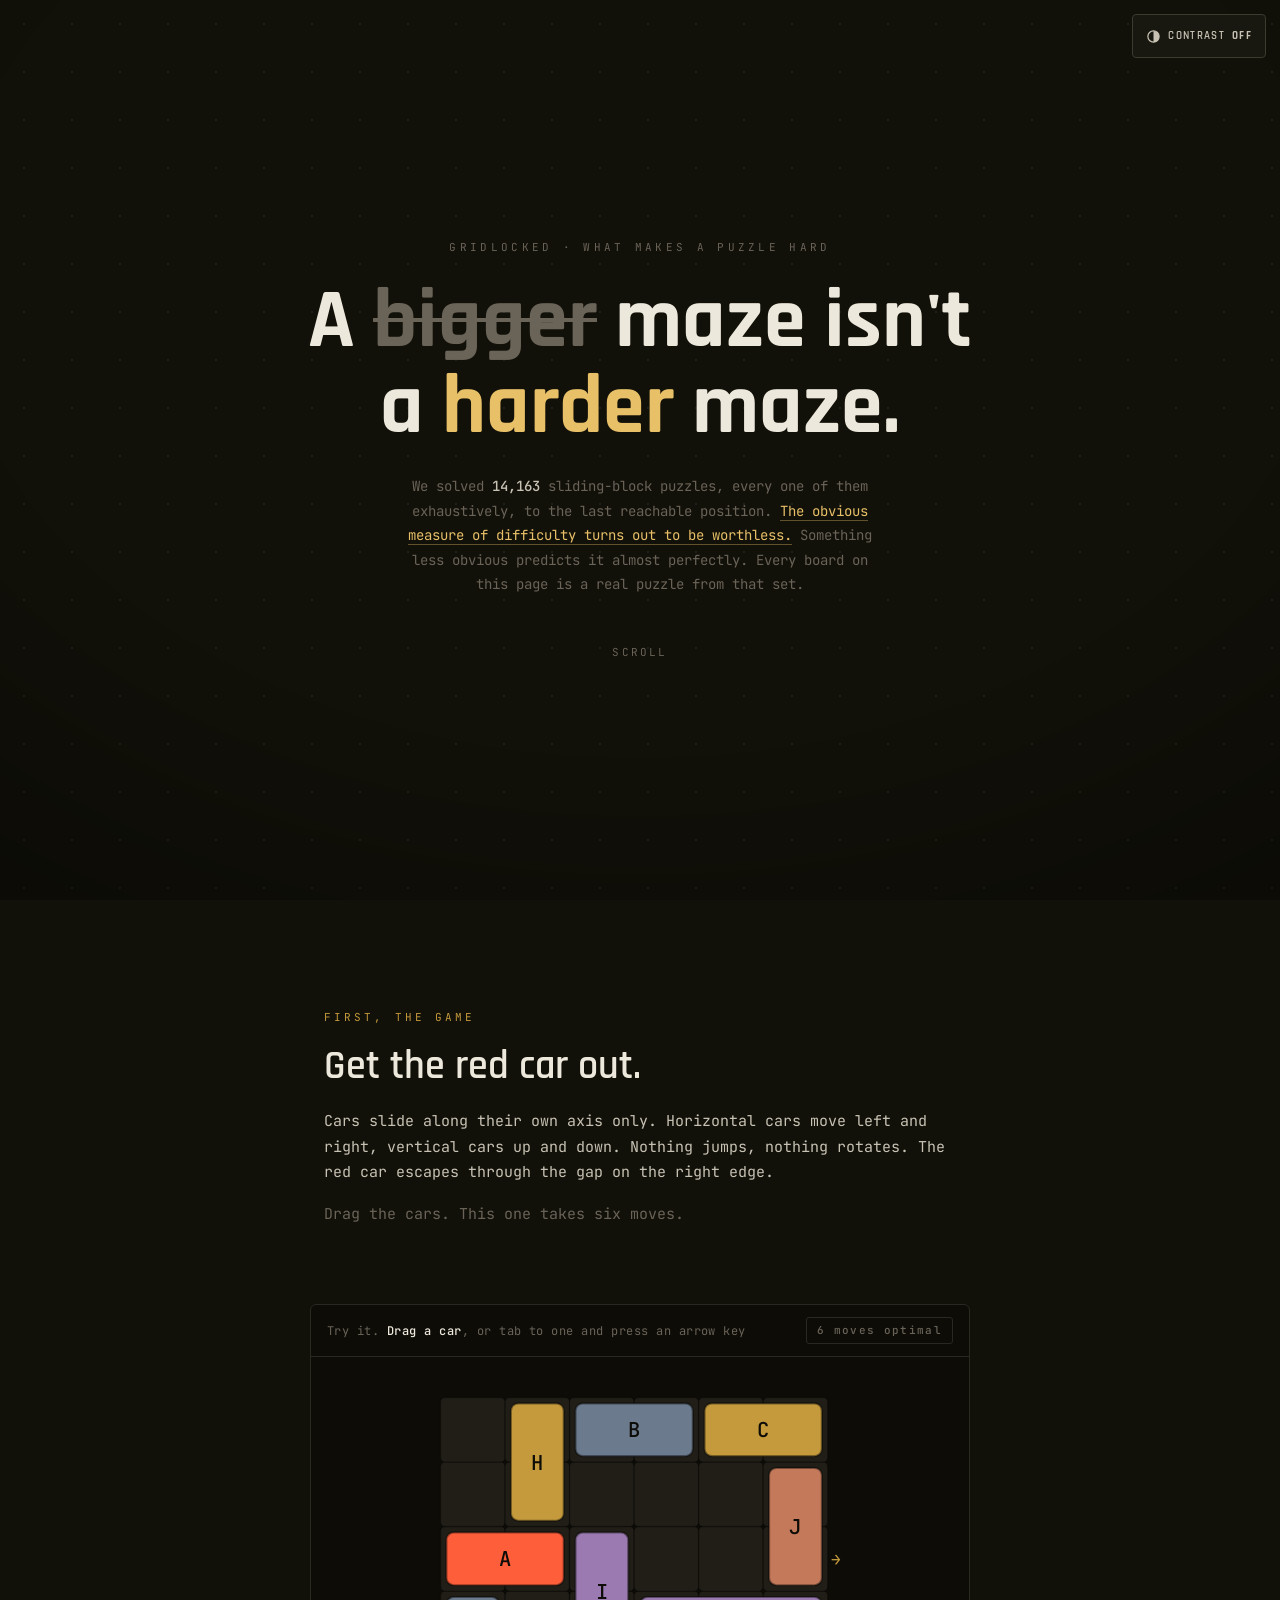
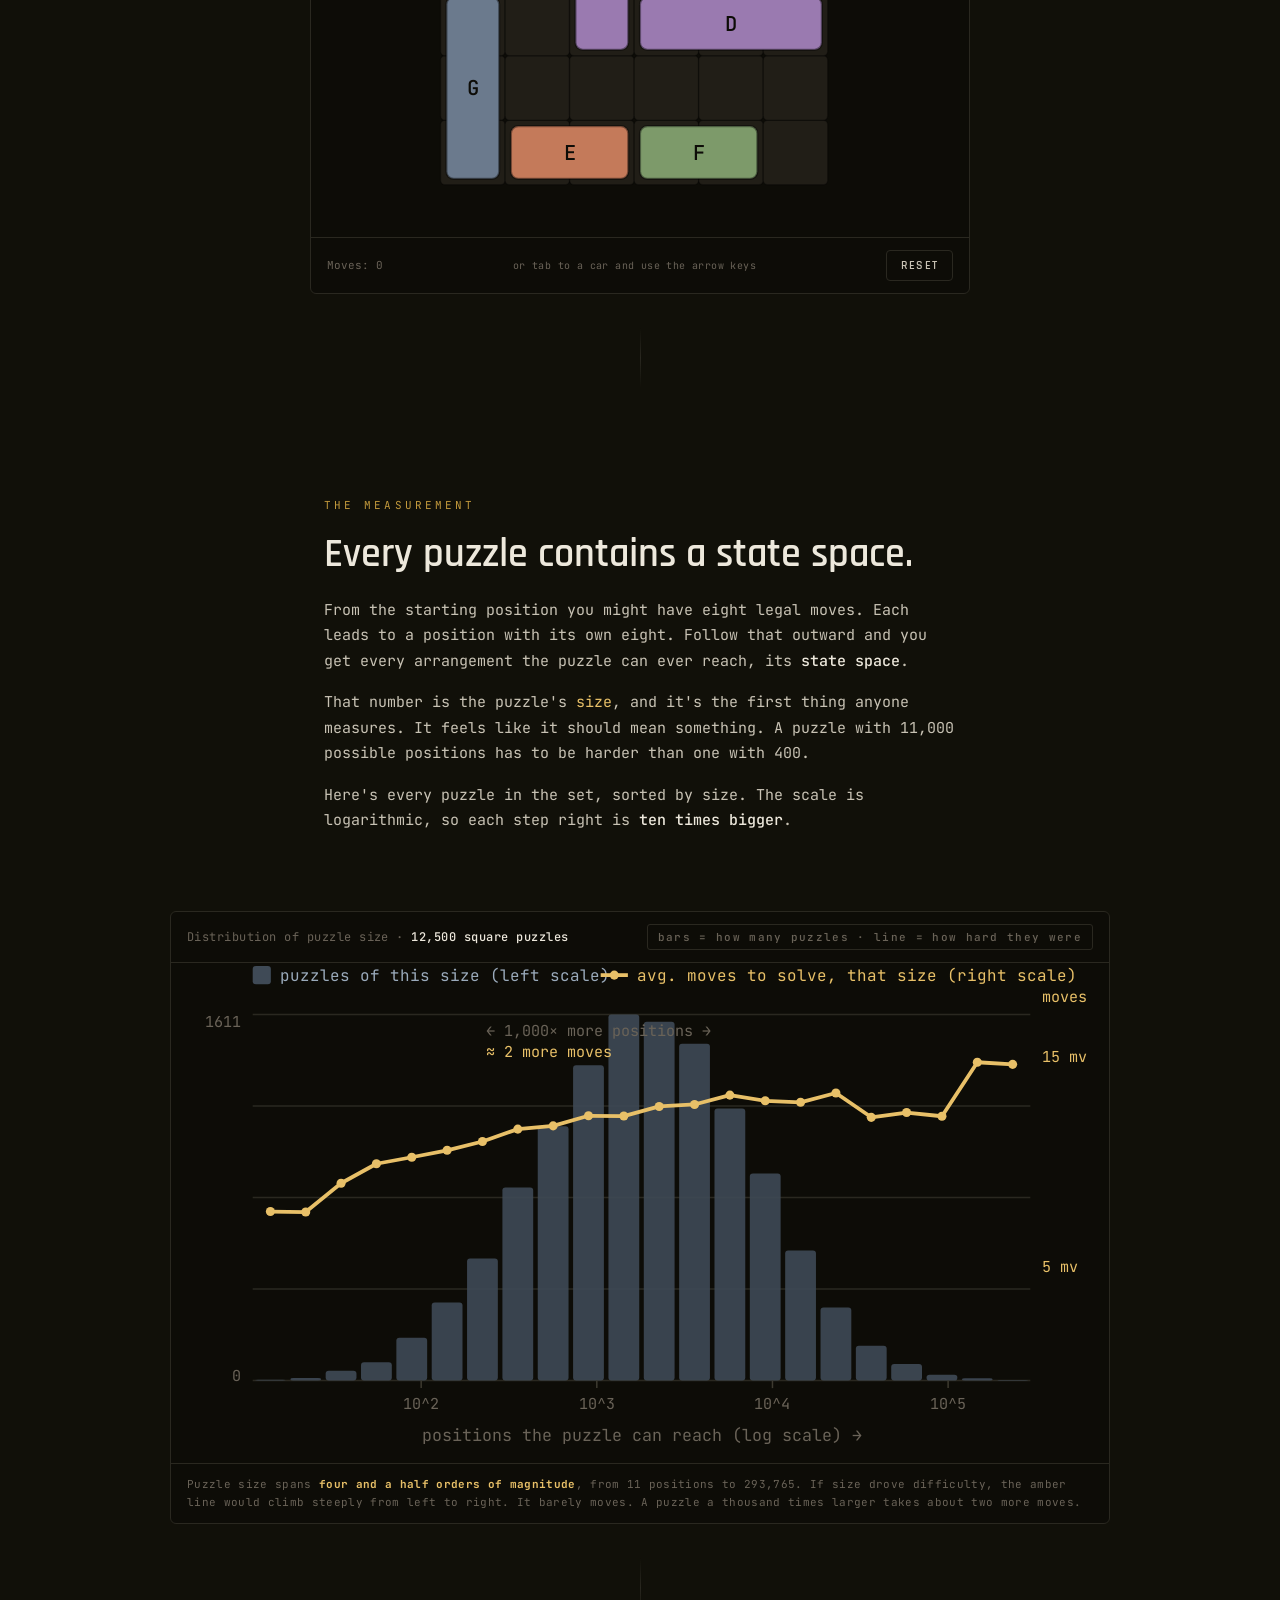
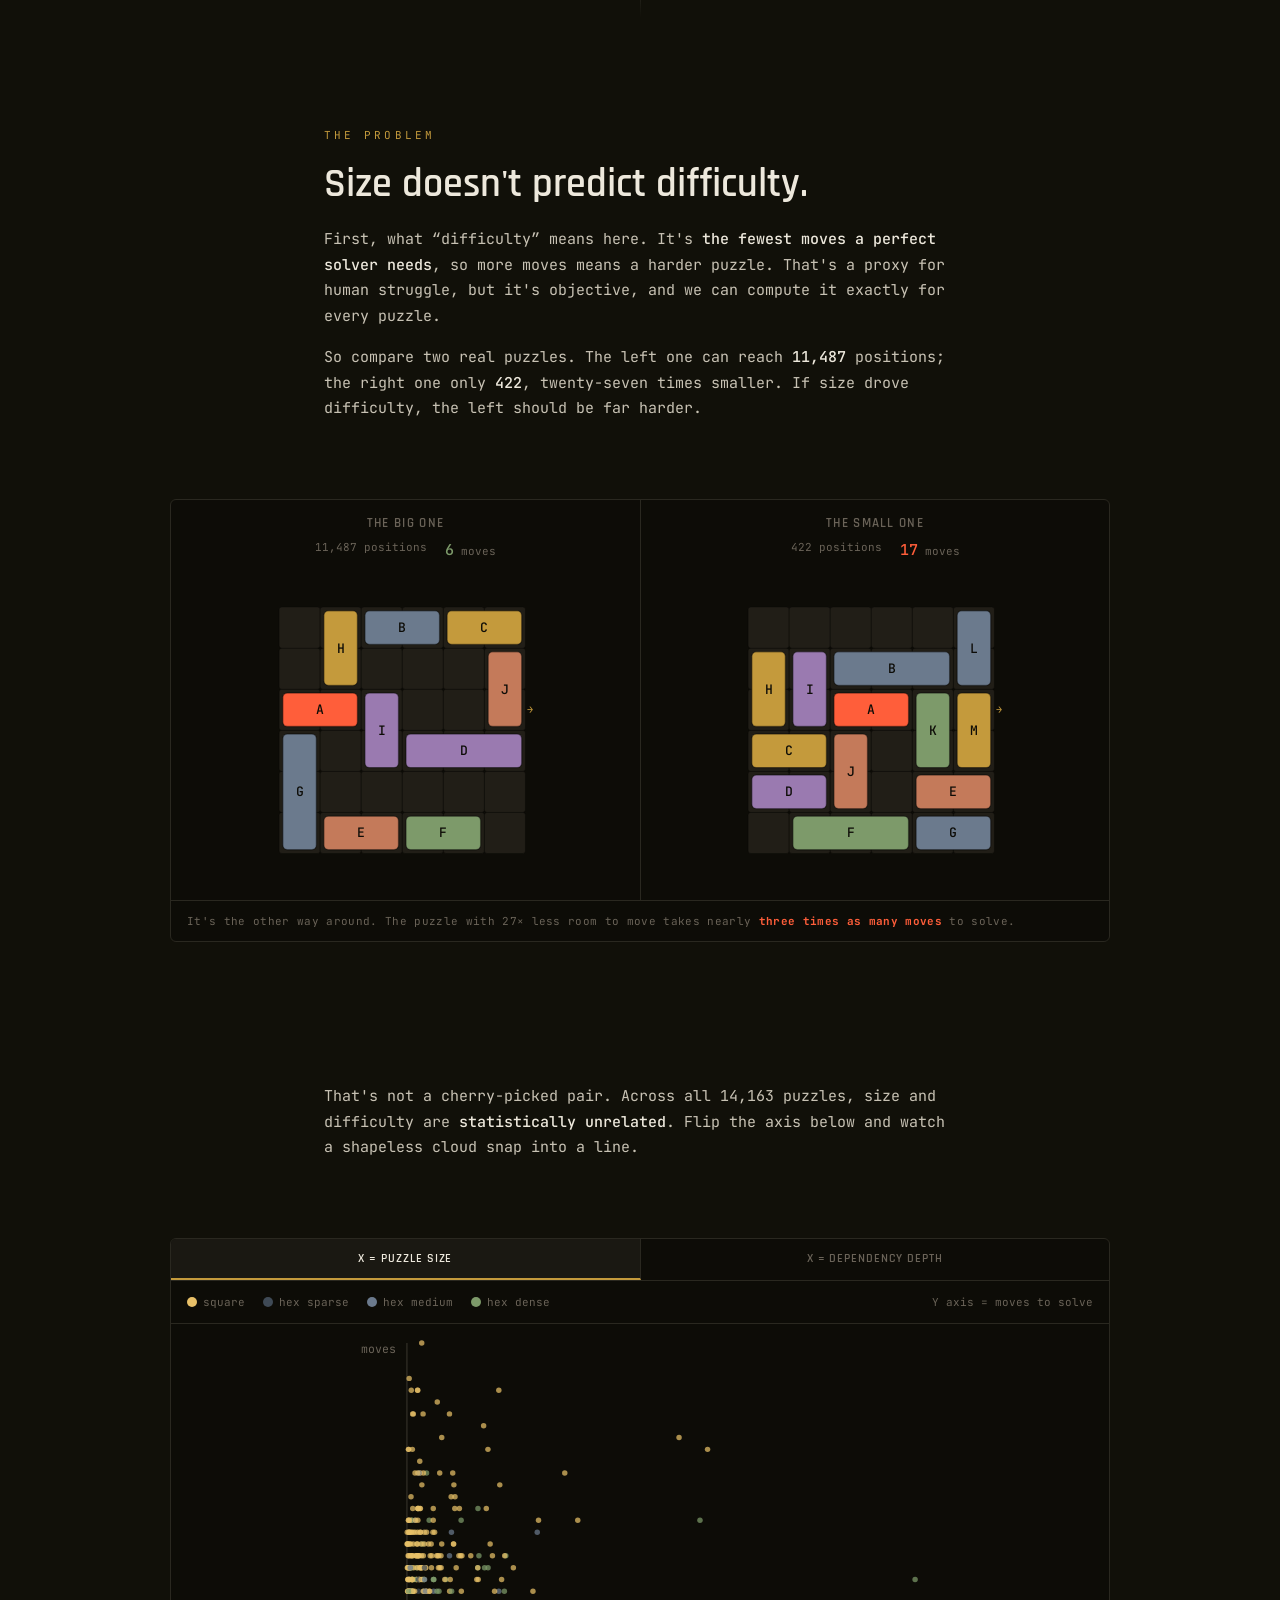
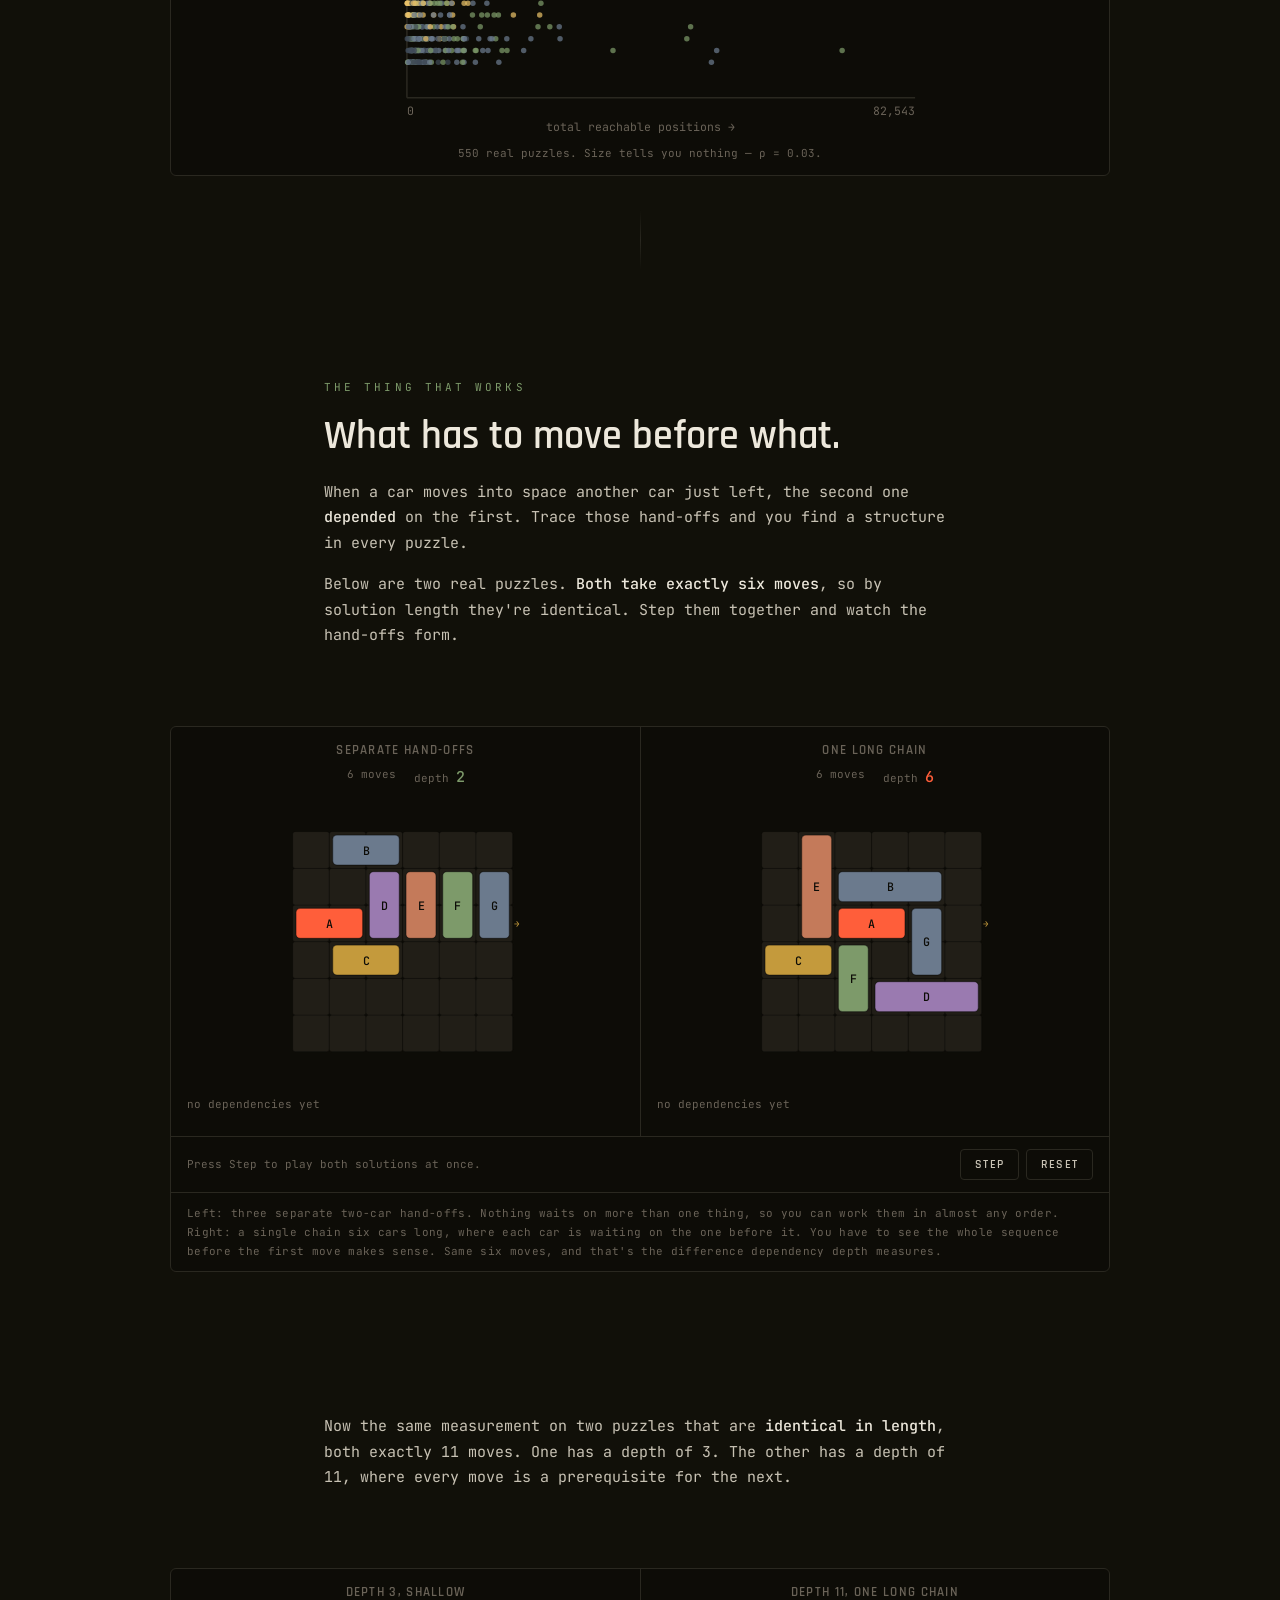
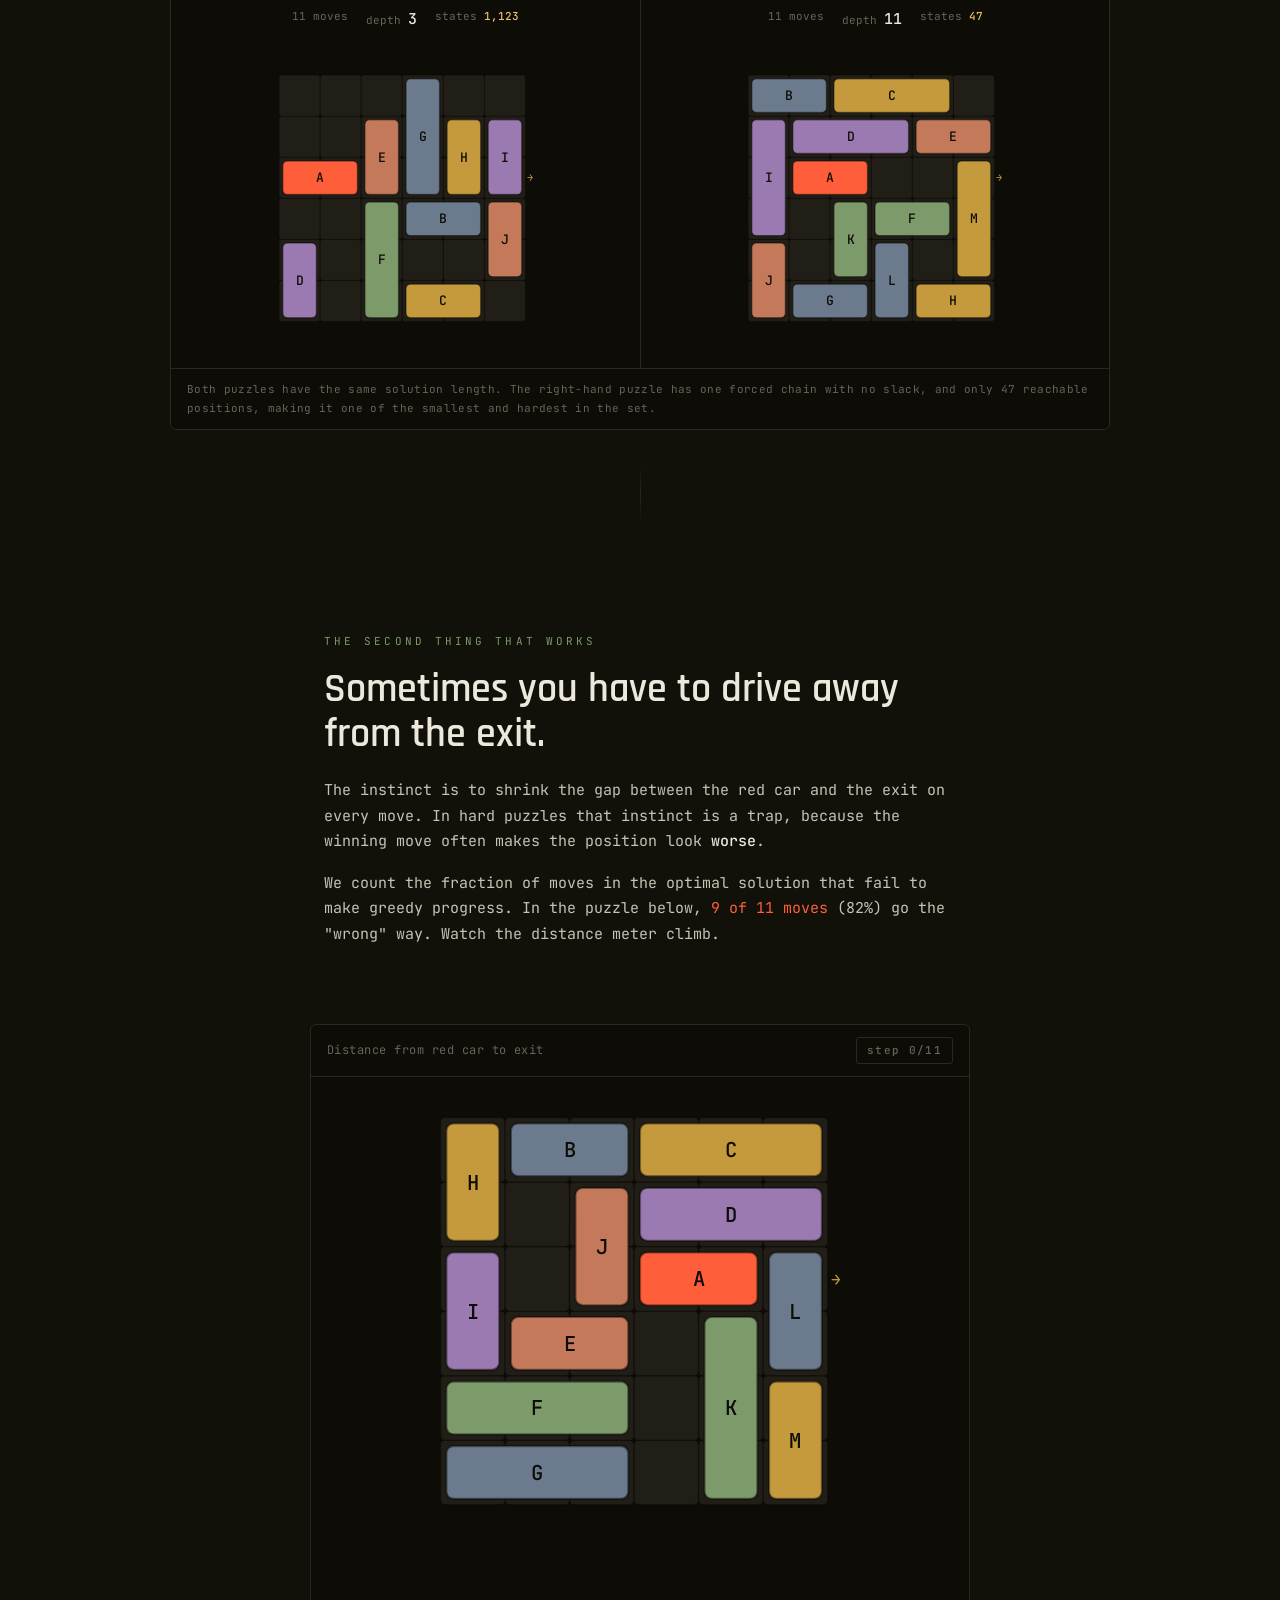
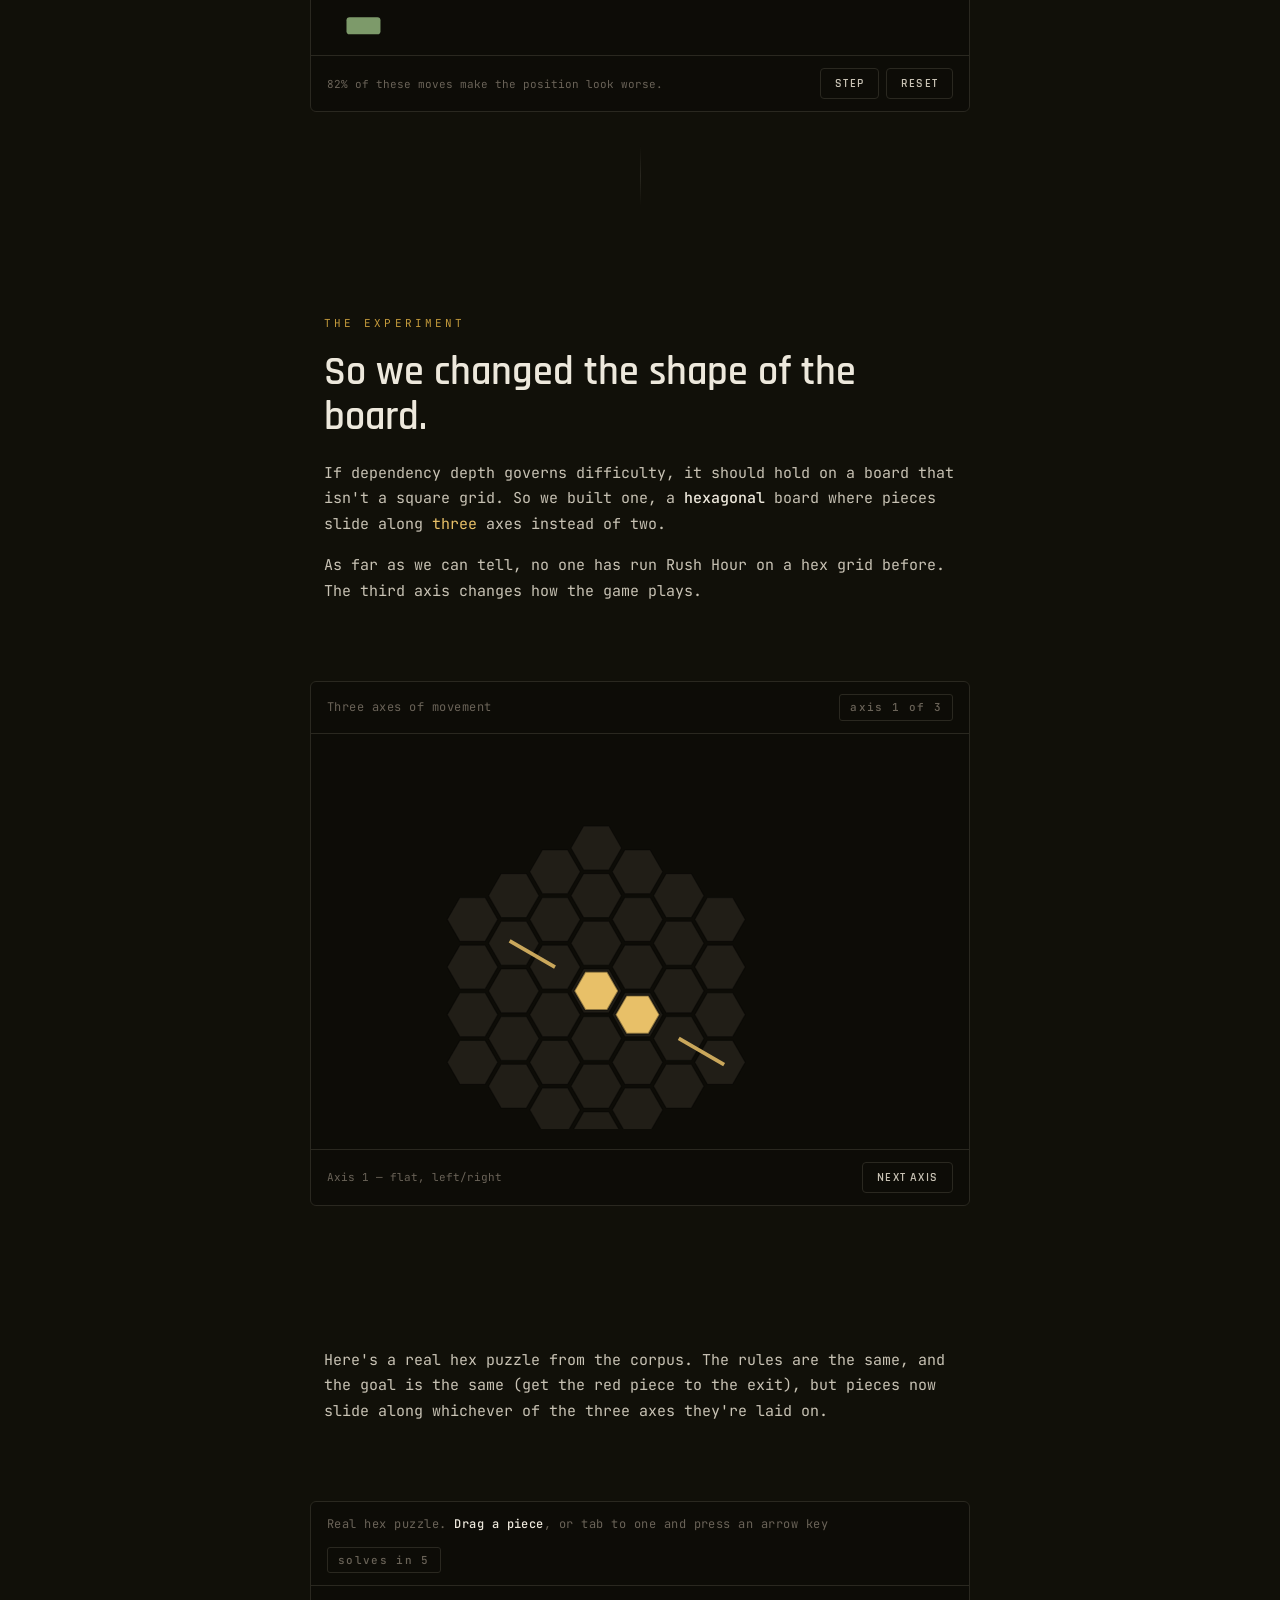
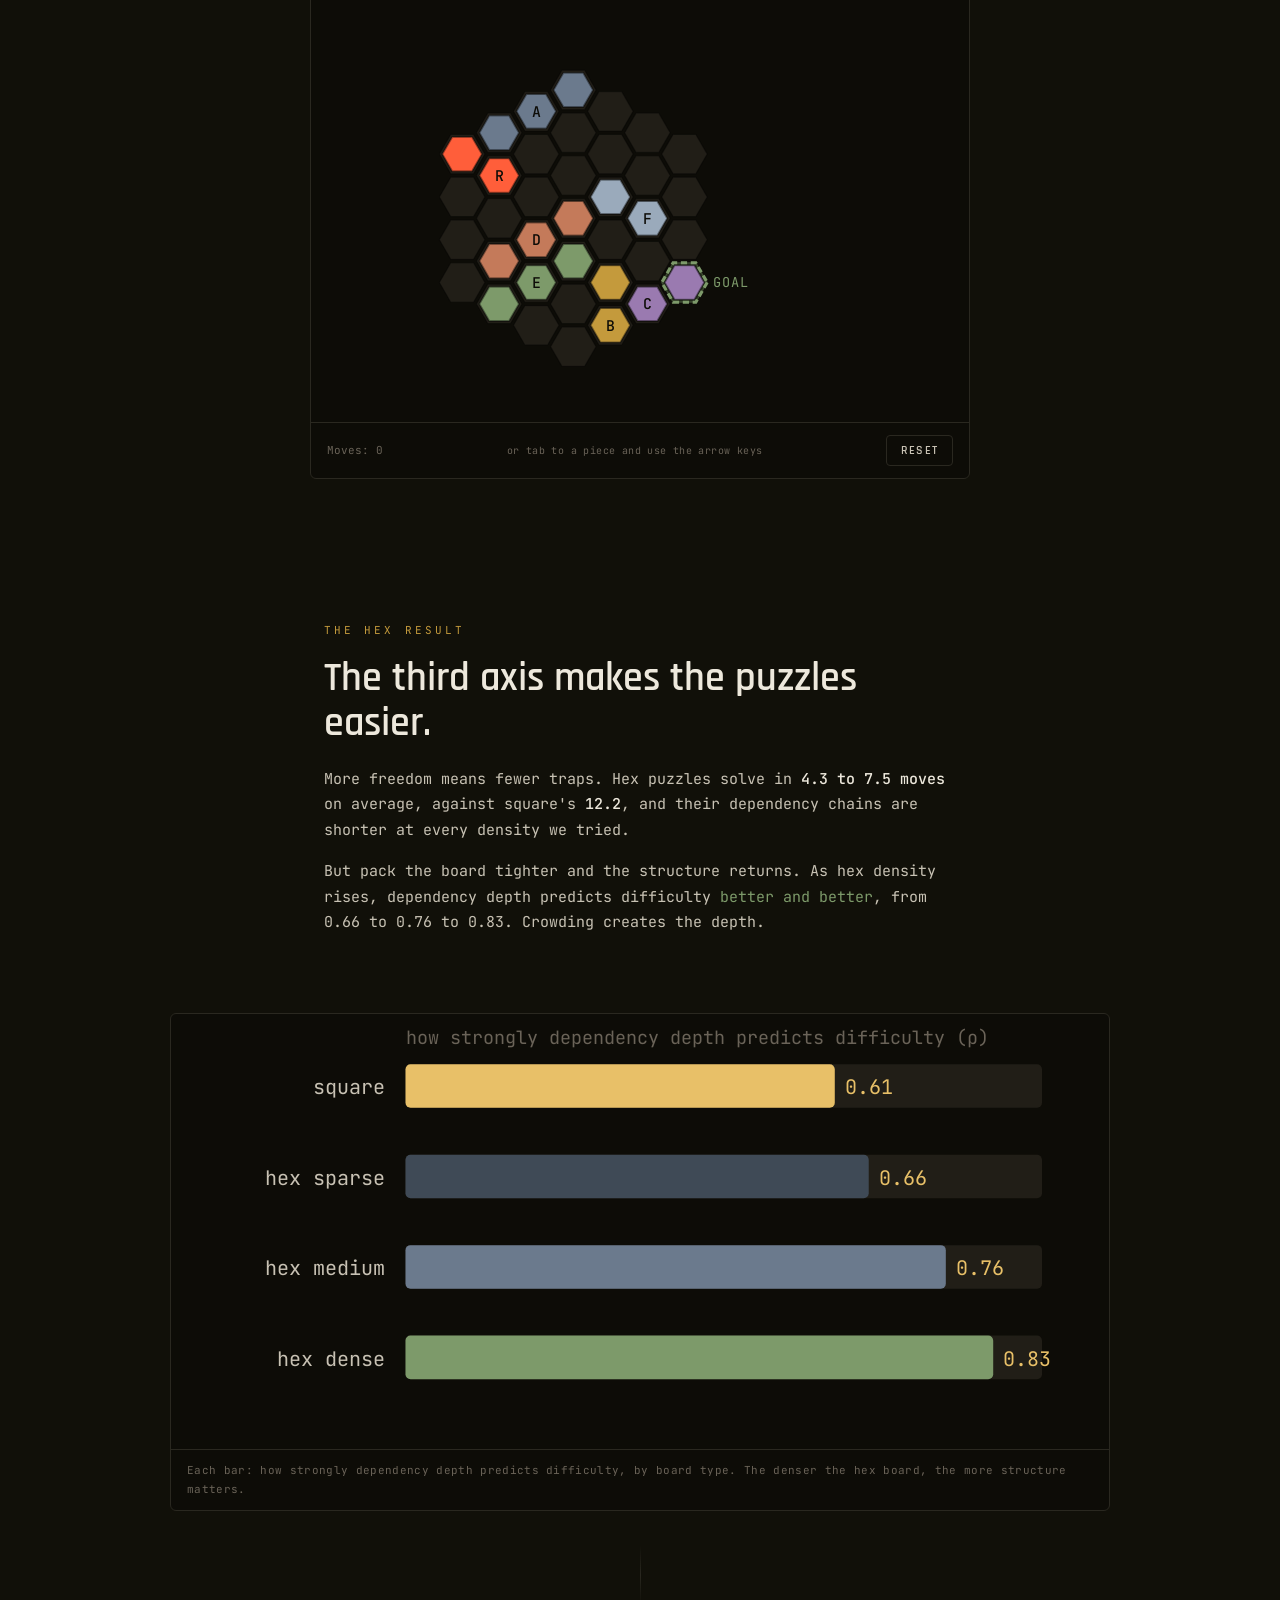
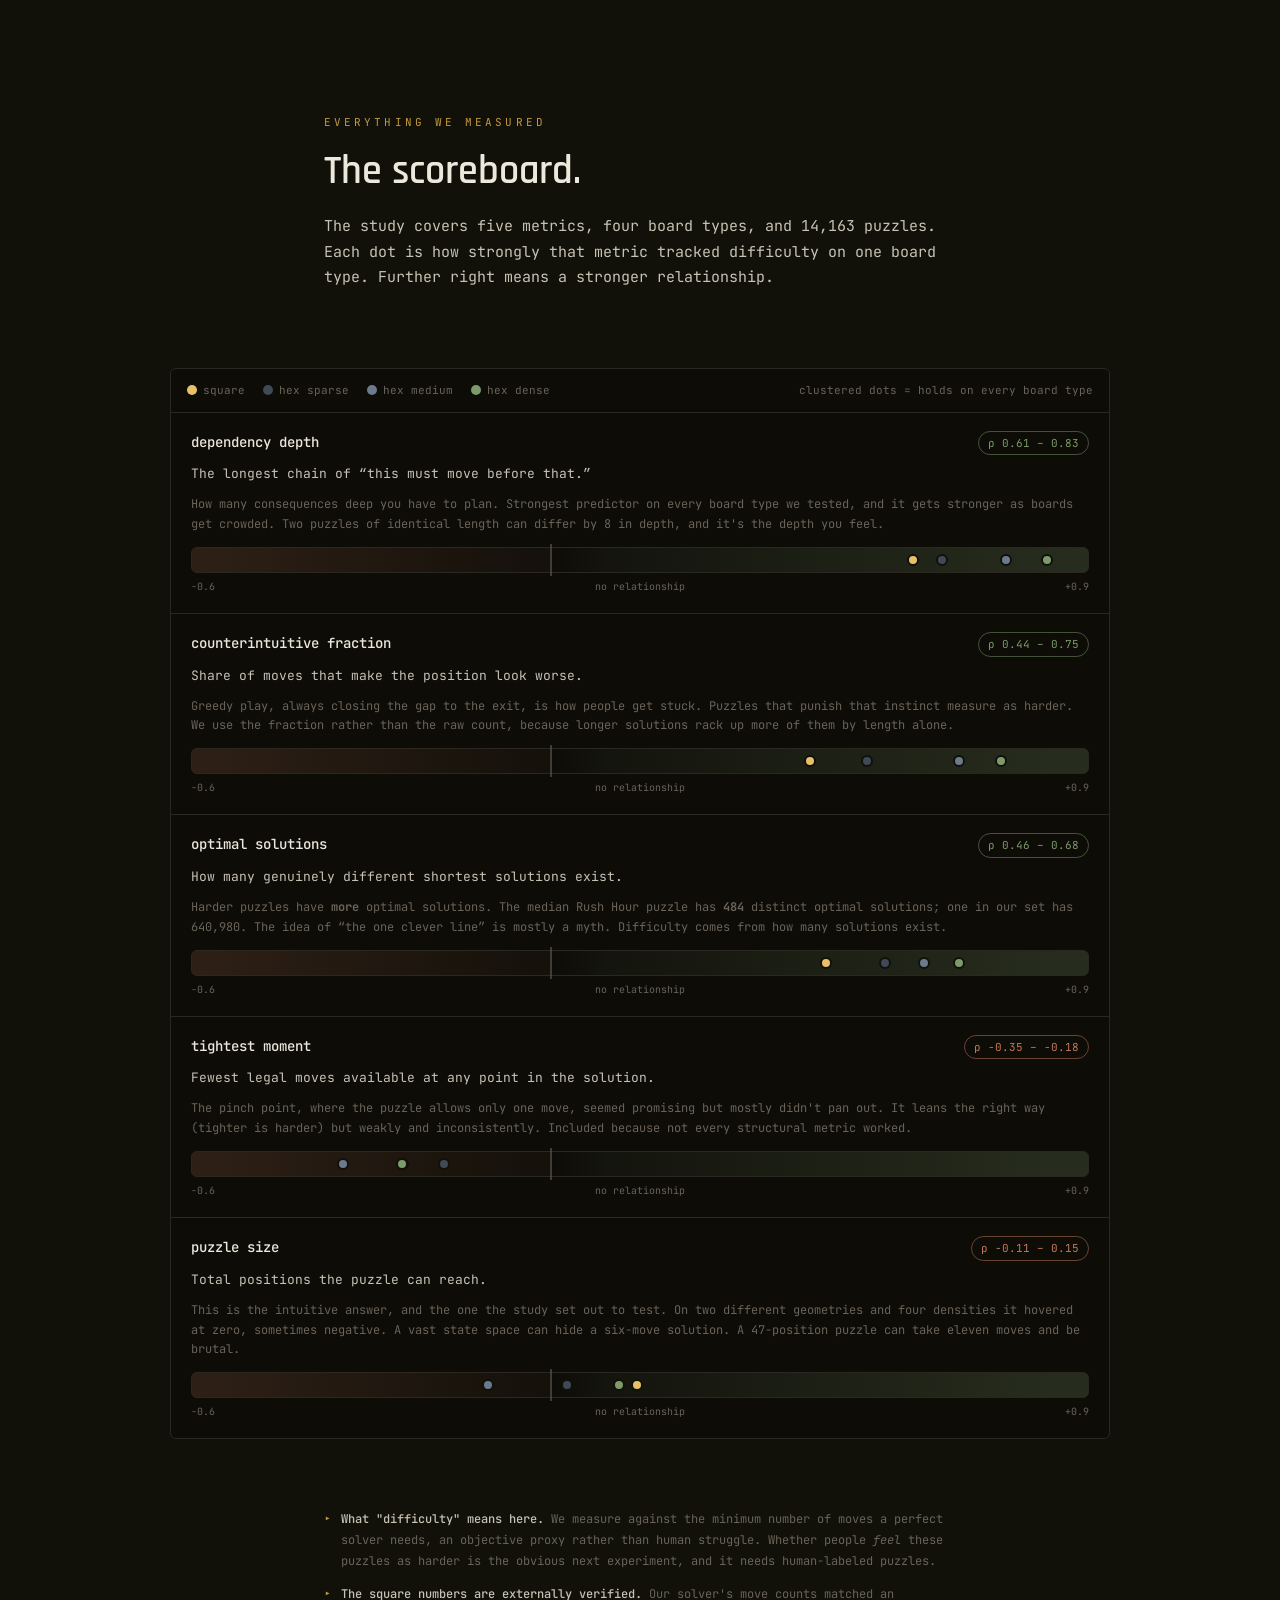
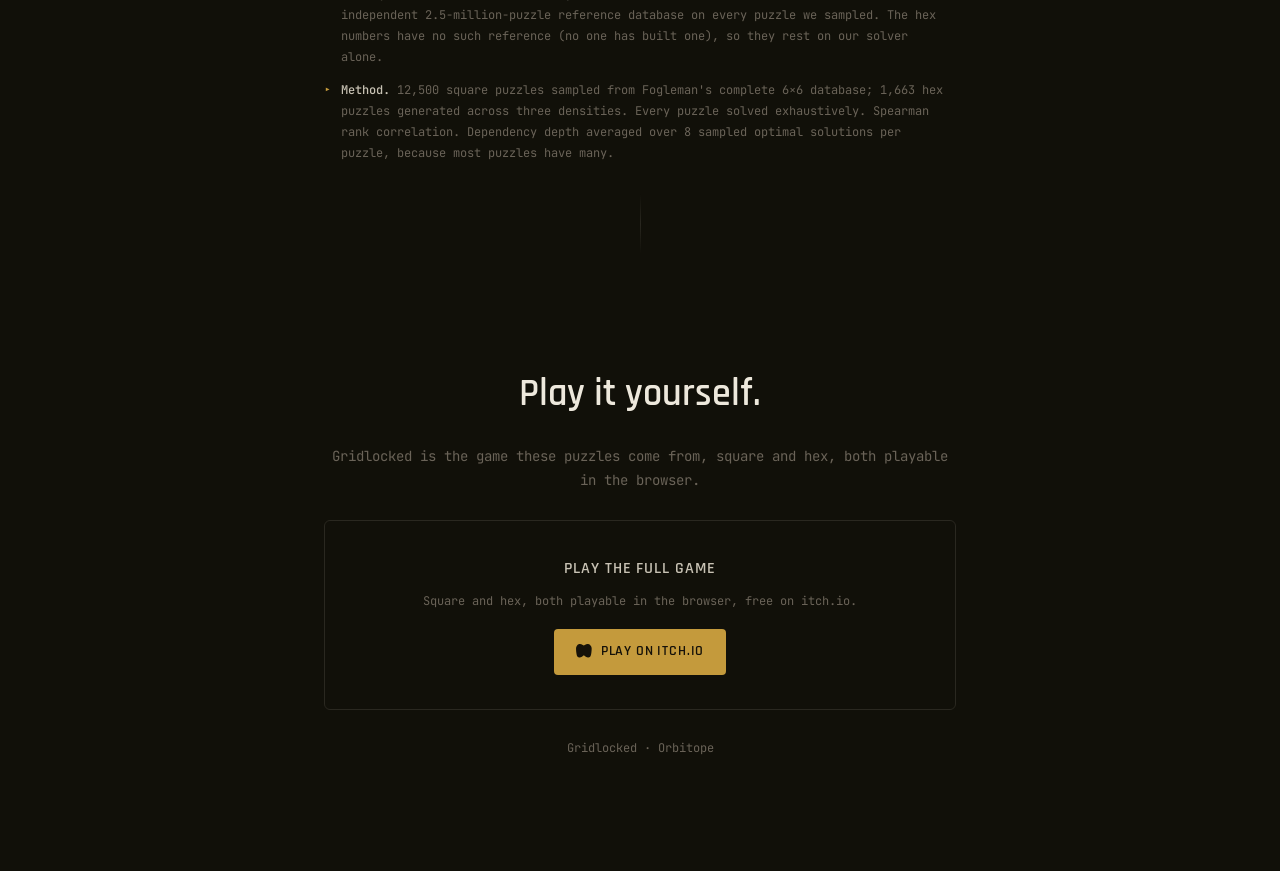
==== commit cc3a1dd8: "Flatten reshuffled contrasts to plain claims Co-Authored-By: Claude Opus 4.8 <noreply@anthropic.com>" ====
--- a/docs/index.html
+++ b/docs/index.html
@@ -301,7 +301,7 @@
      Fixed rather than in-flow because the page opens on a full-viewport hero
      with no persistent chrome to hang it off. -->
 <button id="a11yBtn" class="a11y-btn" type="button" aria-pressed="false"
-        title="High-contrast, colour-blind-safe figures">
+        title="High-contrast, color-blind-safe figures">
   <svg viewBox="0 0 24 24" width="15" height="15" aria-hidden="true" fill="none"
        stroke="currentColor" stroke-width="2" stroke-linecap="round">
     <circle cx="12" cy="12" r="9"/>
@@ -357,7 +357,7 @@
 <section class="beat">
   <div class="eyebrow">The problem</div>
   <h2>Size doesn't predict difficulty.</h2>
-  <p>First, what “difficulty” means here. It's <b>the fewest moves a perfect solver needs</b>, so more moves means a harder puzzle. That's a proxy for human struggle, not the same thing, but it's objective, and we can compute it exactly for every puzzle.</p>
+  <p>First, what “difficulty” means here. It's <b>the fewest moves a perfect solver needs</b>, so more moves means a harder puzzle. That's a proxy for human struggle, but it's objective, and we can compute it exactly for every puzzle.</p>
   <p>So compare two real puzzles. The left one can reach <b>11,487</b> positions; the right one only <b>422</b>, twenty-seven times smaller. If size drove difficulty, the left should be far harder.</p>
 </section>
 
@@ -393,7 +393,7 @@
     <span class="k"><span class="sw" data-shape="diamond" style="background:var(--sage)"></span>hex dense</span>
     <span style="margin-left:auto">Y axis = moves to solve</span>
   </div>
-  <svg id="scat" role="img" aria-label="Scatter plot of 550 puzzles, moves to solve against the selected x-axis, coloured and shaped by board type." viewBox="0 0 560 400"></svg>
+  <svg id="scat" role="img" aria-label="Scatter plot of 550 puzzles, moves to solve against the selected x-axis, colored and shaped by board type." viewBox="0 0 560 400"></svg>
   <div class="axhint" id="scathint">550 real puzzles. Size tells you nothing — ρ = 0.03.</div>
 </figure>
 
@@ -472,7 +472,7 @@
   <div class="eyebrow">The experiment</div>
   <h2>So we changed the shape of the board.</h2>
   <p>If dependency depth governs difficulty, it should hold on a board that isn't a square grid. So we built one, a <b>hexagonal</b> board where pieces slide along <span class="amber">three</span> axes instead of two.</p>
-  <p>As far as we can tell, no one has run Rush Hour on a hex grid before. The third axis changes how the game plays, not just how it looks.</p>
+  <p>As far as we can tell, no one has run Rush Hour on a hex grid before. The third axis changes how the game plays.</p>
 </section>
 
 <figure class="fig narrow reveal">
@@ -541,7 +541,7 @@
   <div class="metric">
     <div class="mh"><span class="mn">optimal solutions</span><span class="rho g">ρ 0.46 – 0.68</span></div>
     <div class="md">How many genuinely different shortest solutions exist.</div>
-    <div class="me">Harder puzzles have <b>more</b> optimal solutions, not fewer. The median Rush Hour puzzle has <b>484</b> distinct optimal solutions; one in our set has 640,980. The idea of “the one clever line” is mostly a myth. Difficulty comes from how many solutions exist, not from a single solution being rare.</div>
+    <div class="me">Harder puzzles have <b>more</b> optimal solutions. The median Rush Hour puzzle has <b>484</b> distinct optimal solutions; one in our set has 640,980. The idea of “the one clever line” is mostly a myth. Difficulty comes from how many solutions exist.</div>
     <div class="track"><span class="zero"></span><span class="dot sq" style="left:70.8%"></span><span class="dot h1" style="left:77.3%"></span><span class="dot h2" style="left:81.7%"></span><span class="dot h3" style="left:85.6%"></span></div>
     <div class="scaleb"><span>−0.6</span><span>no relationship</span><span>+0.9</span></div>
   </div>
